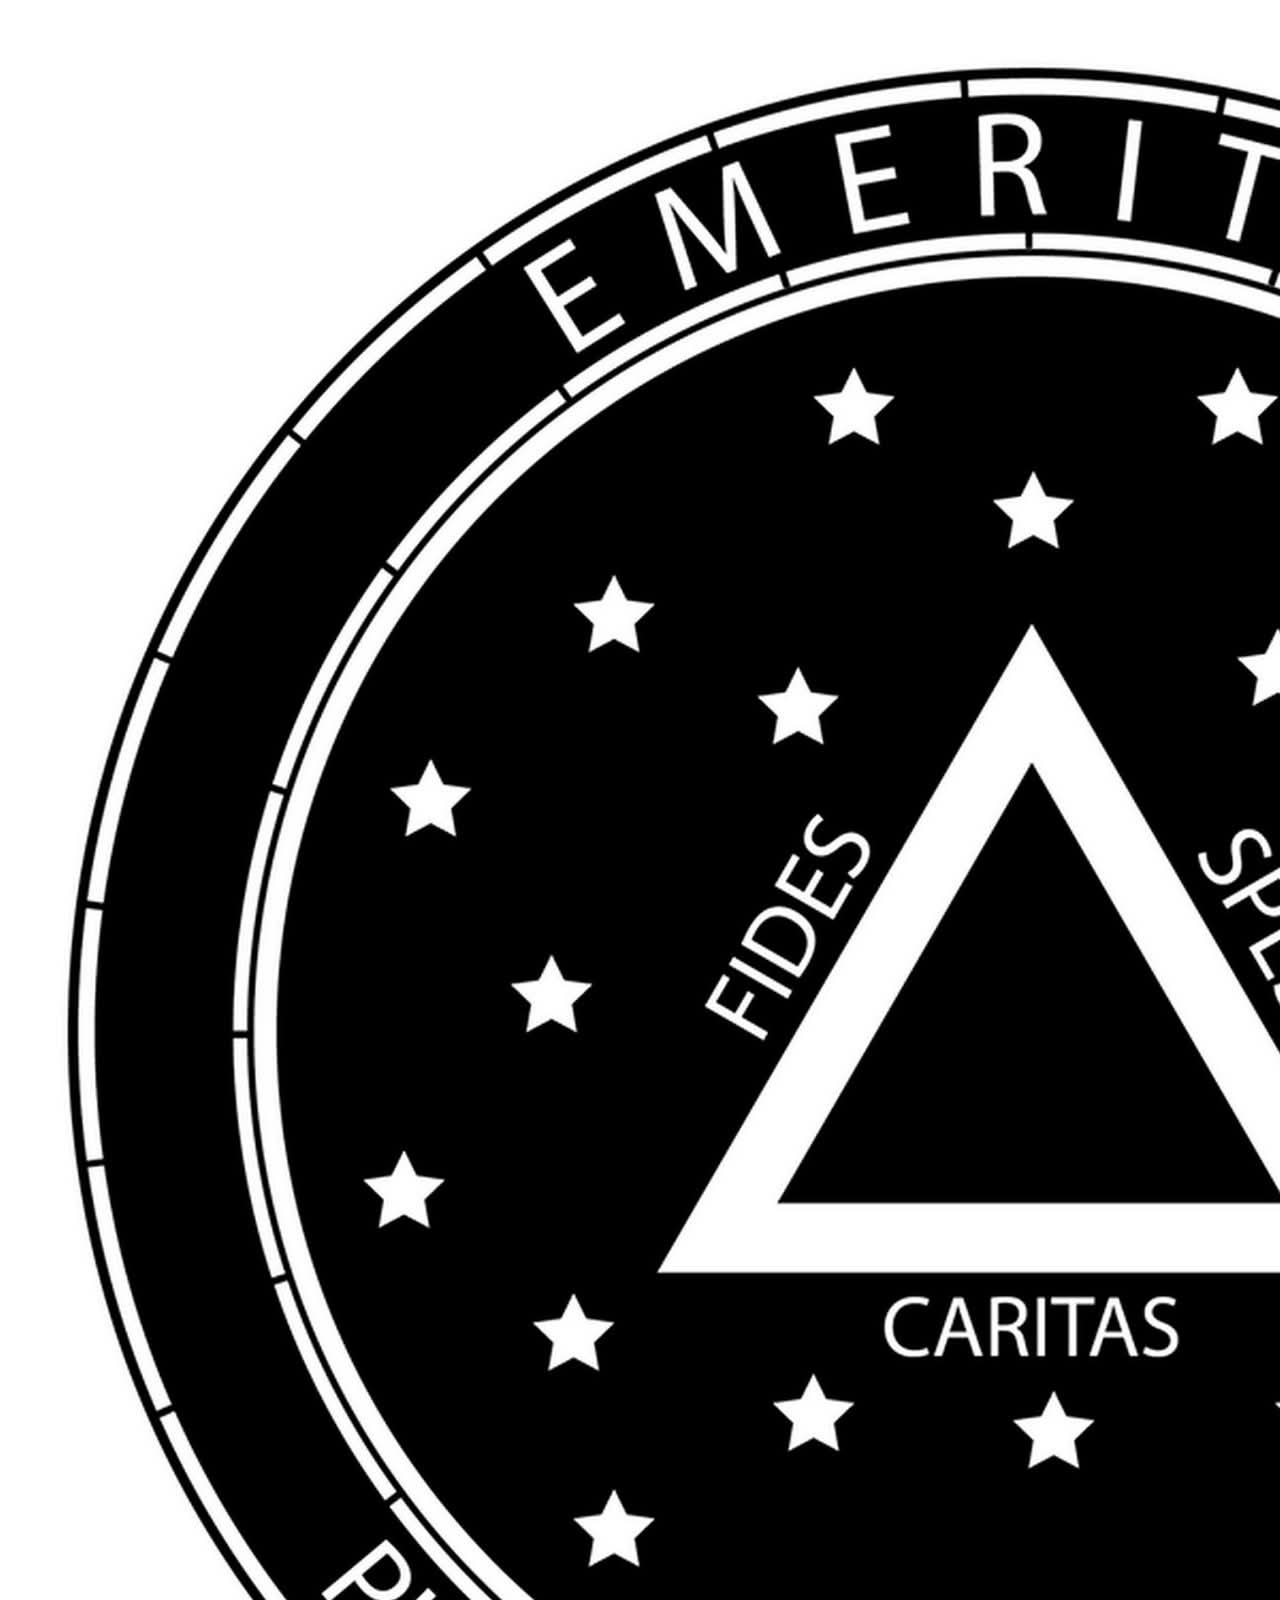
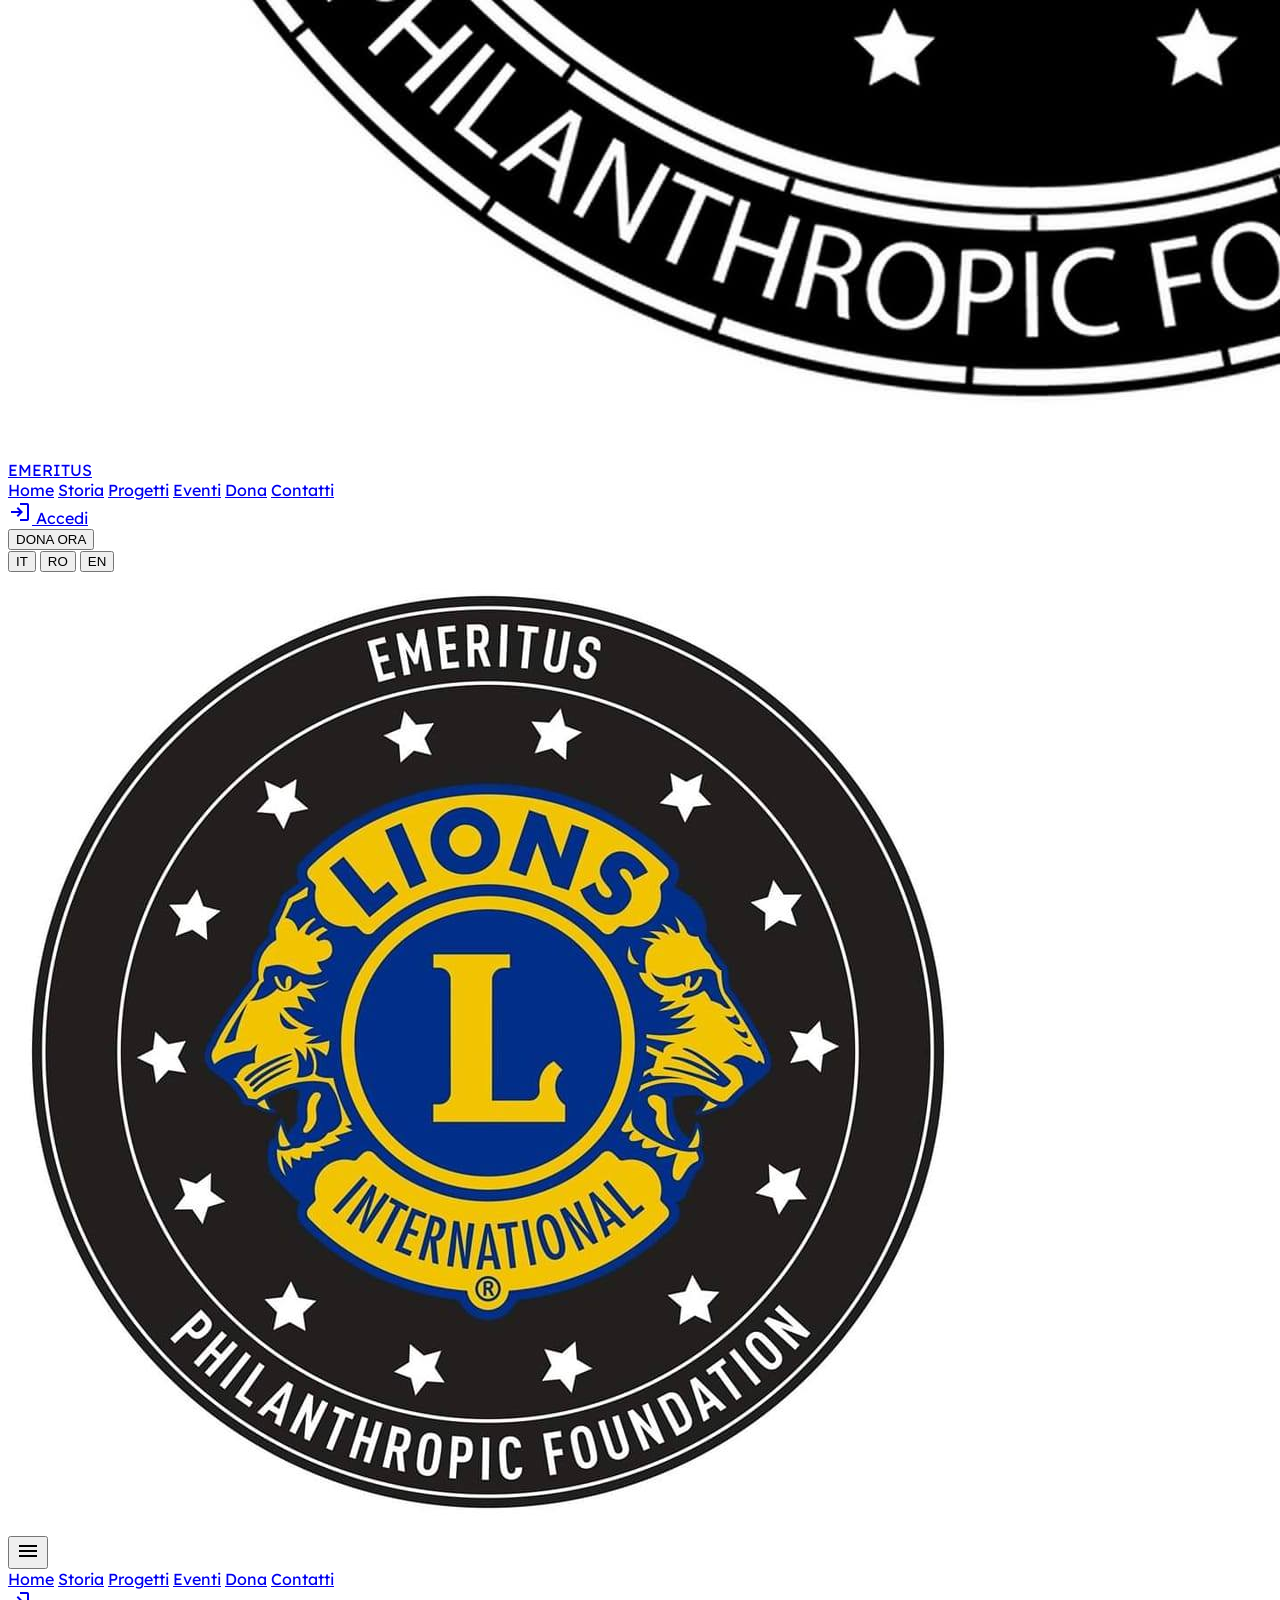
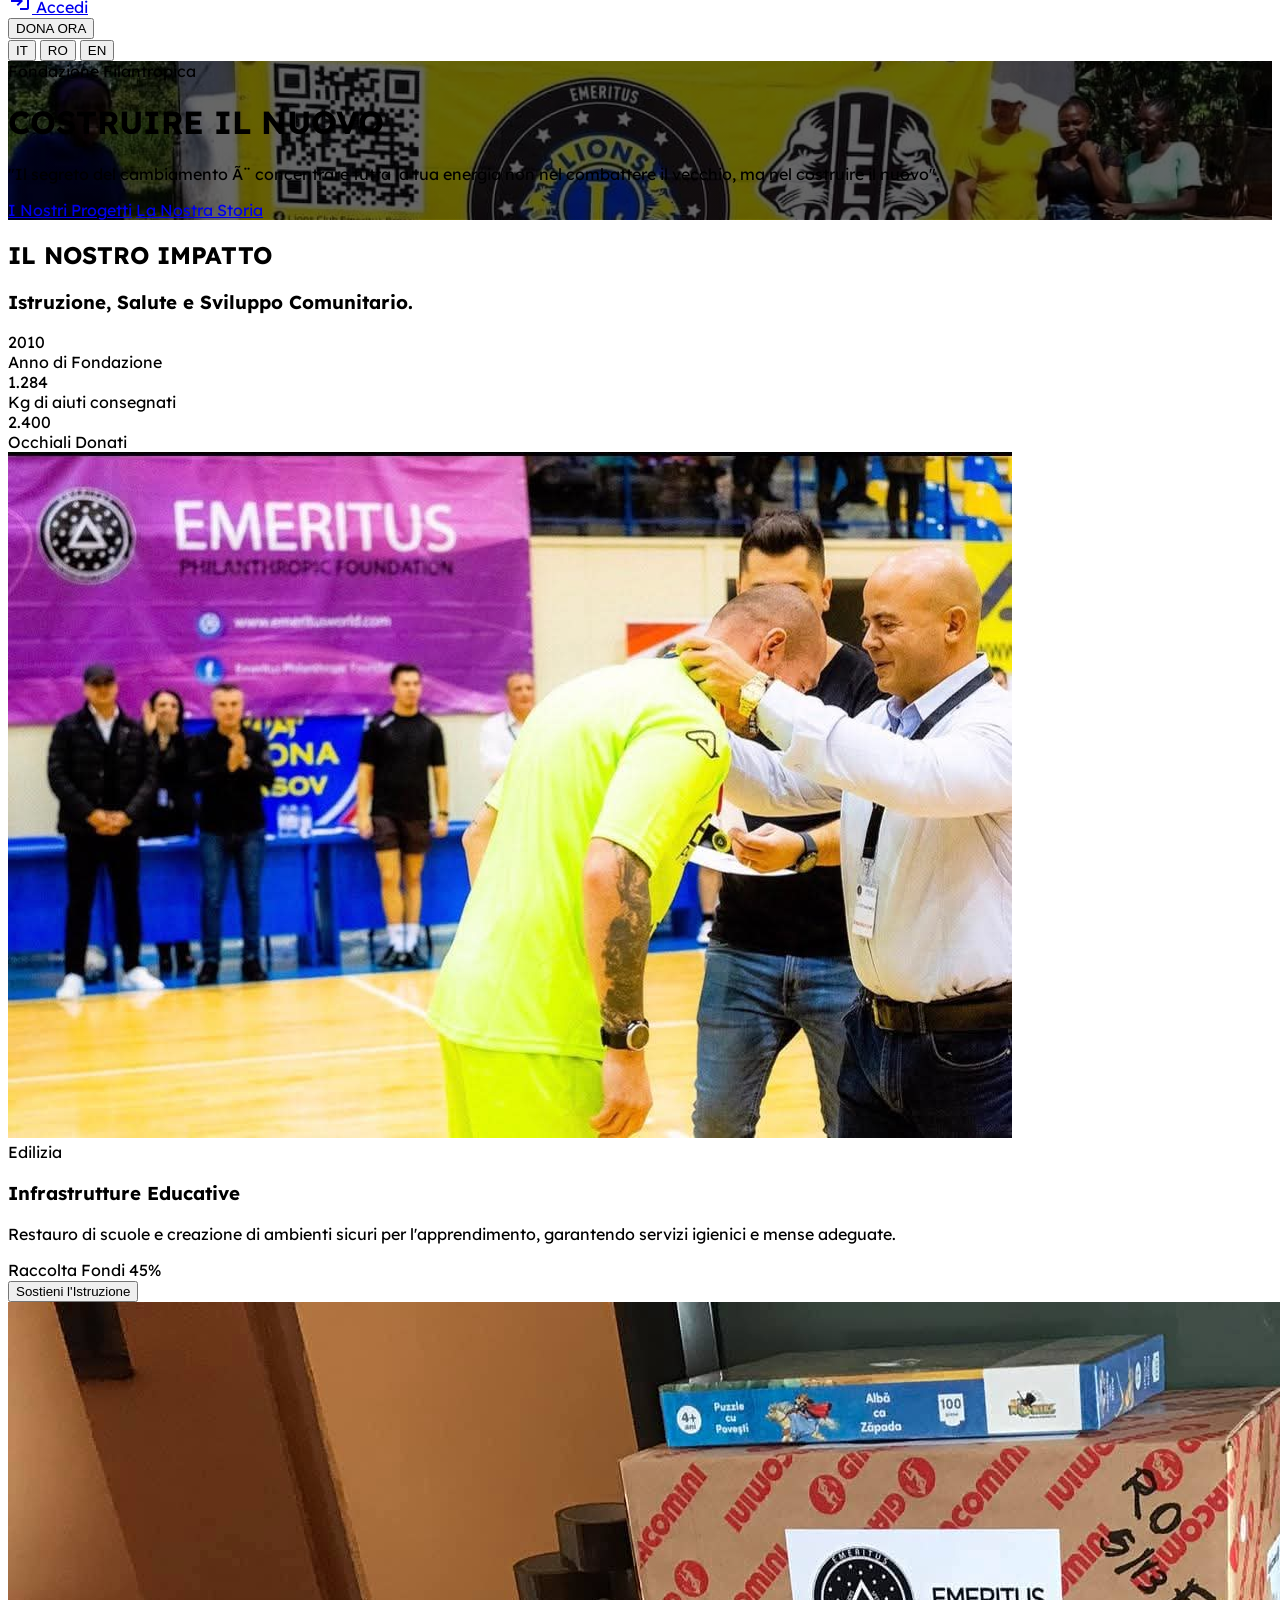
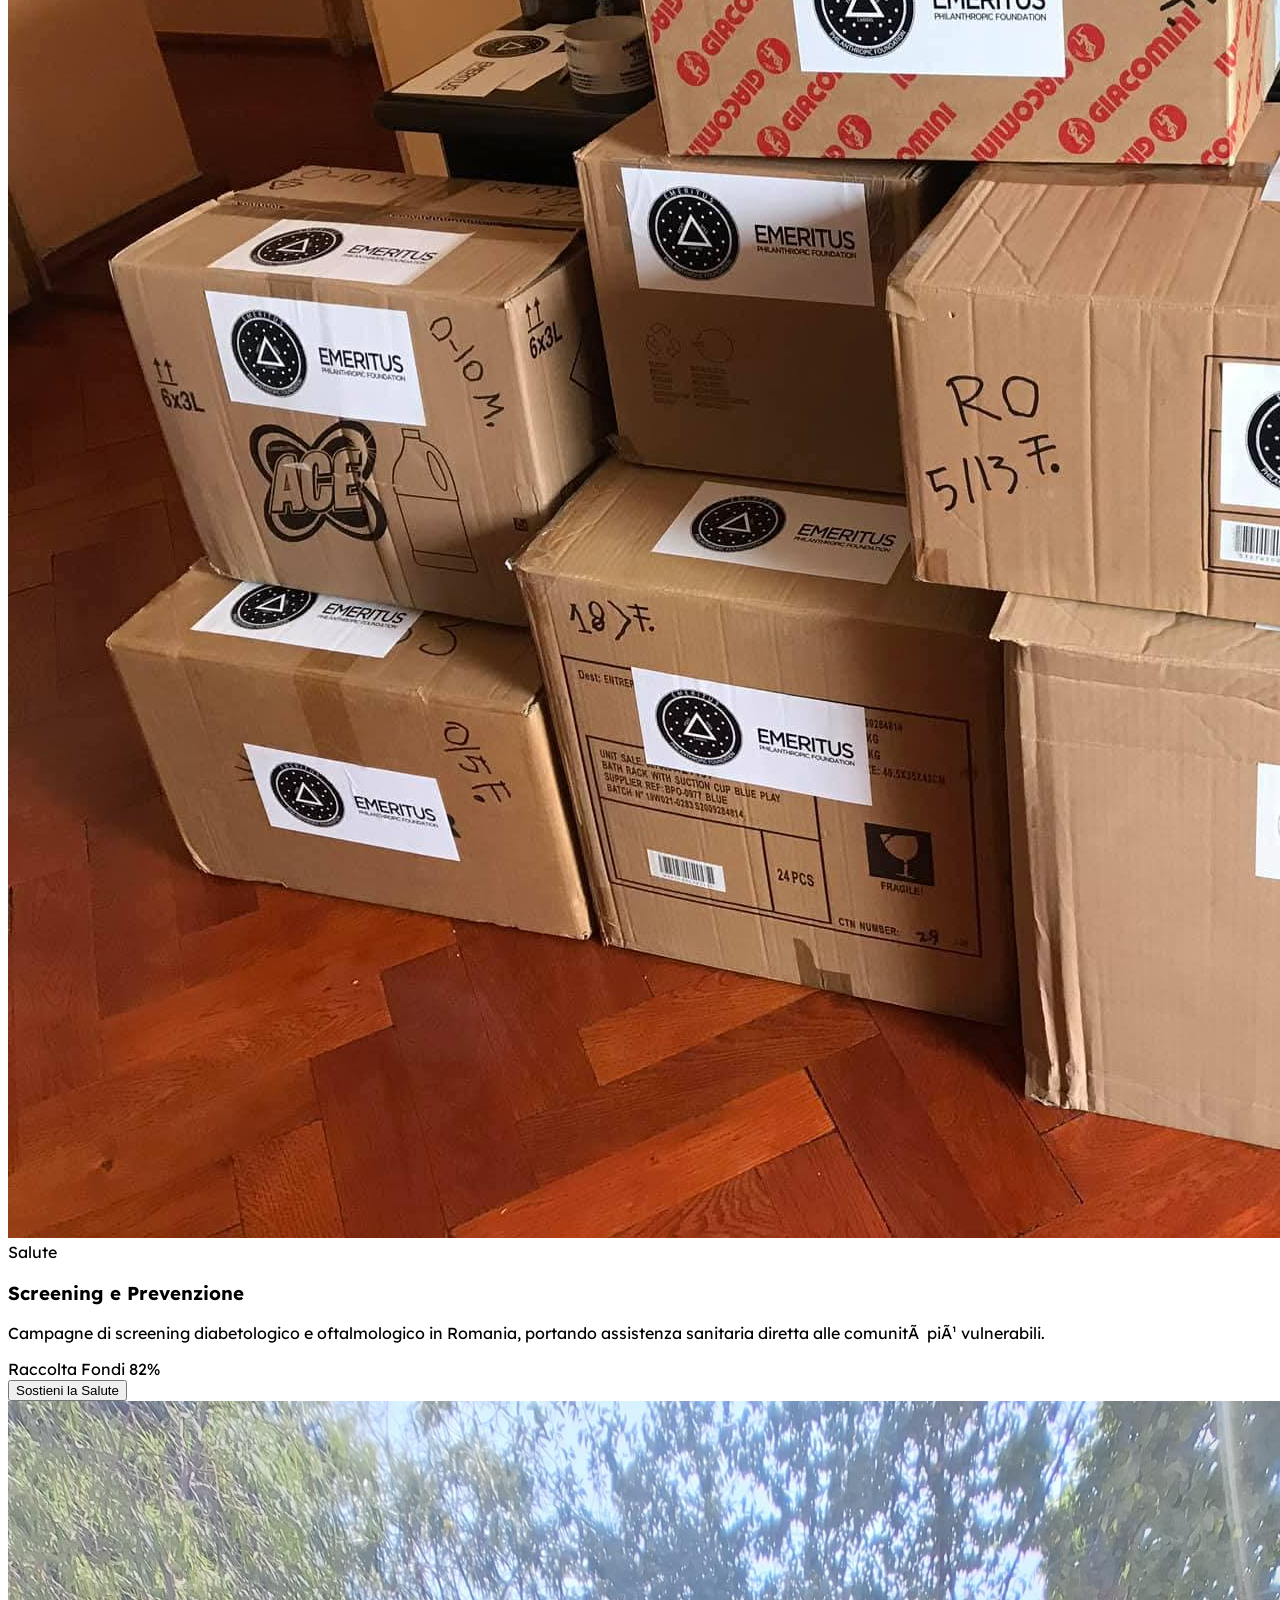
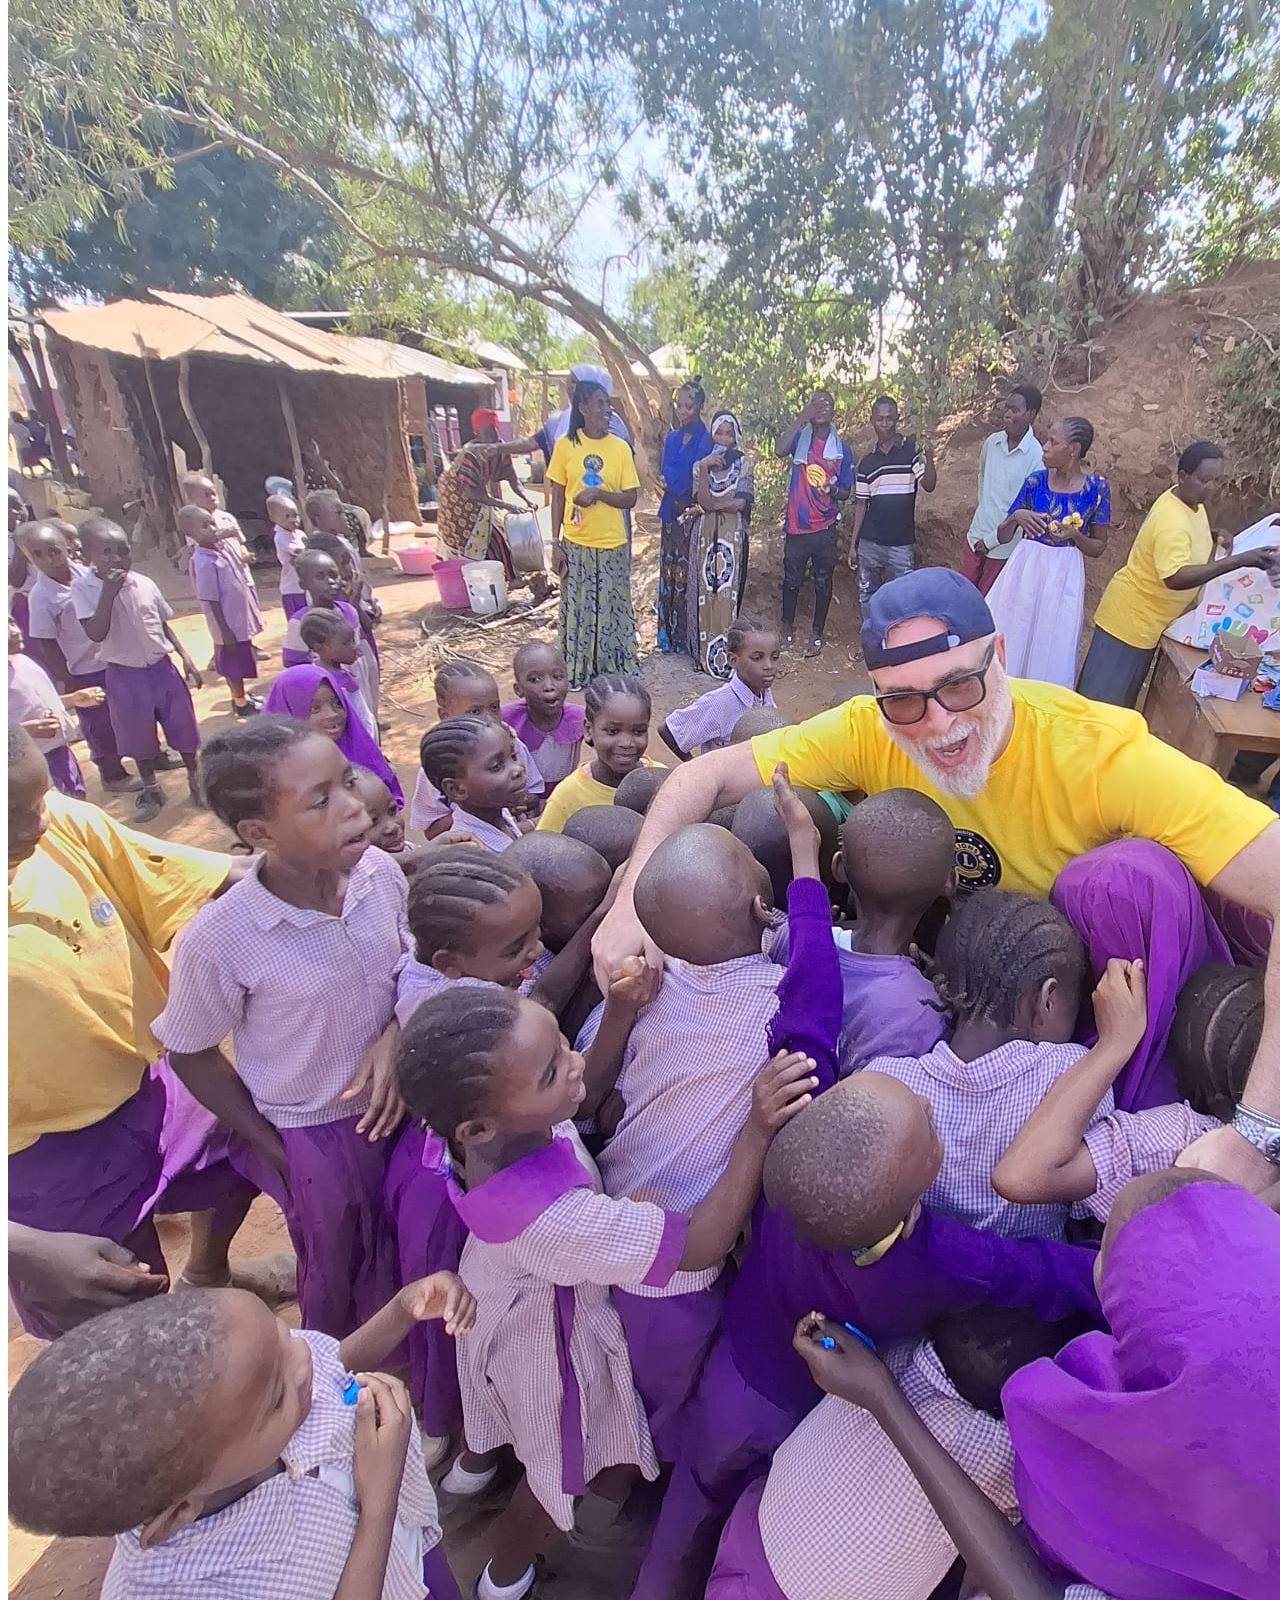
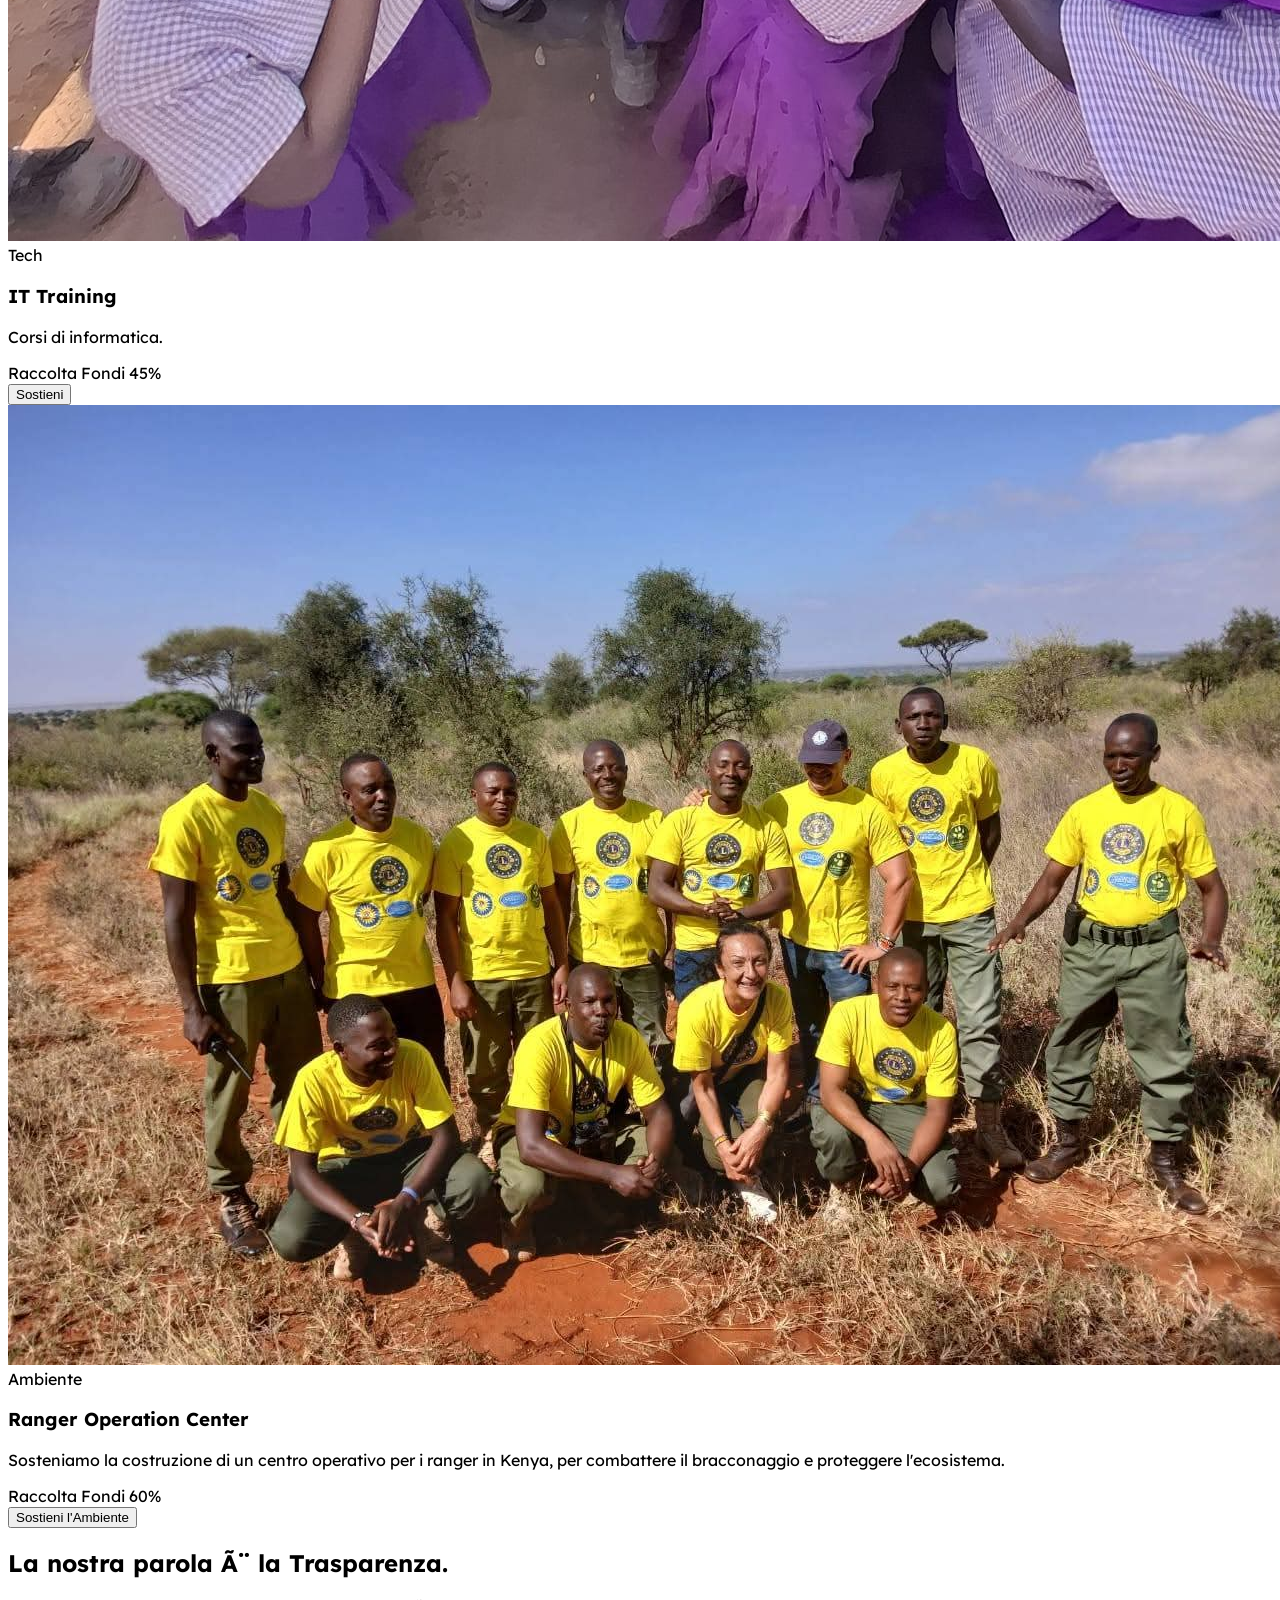
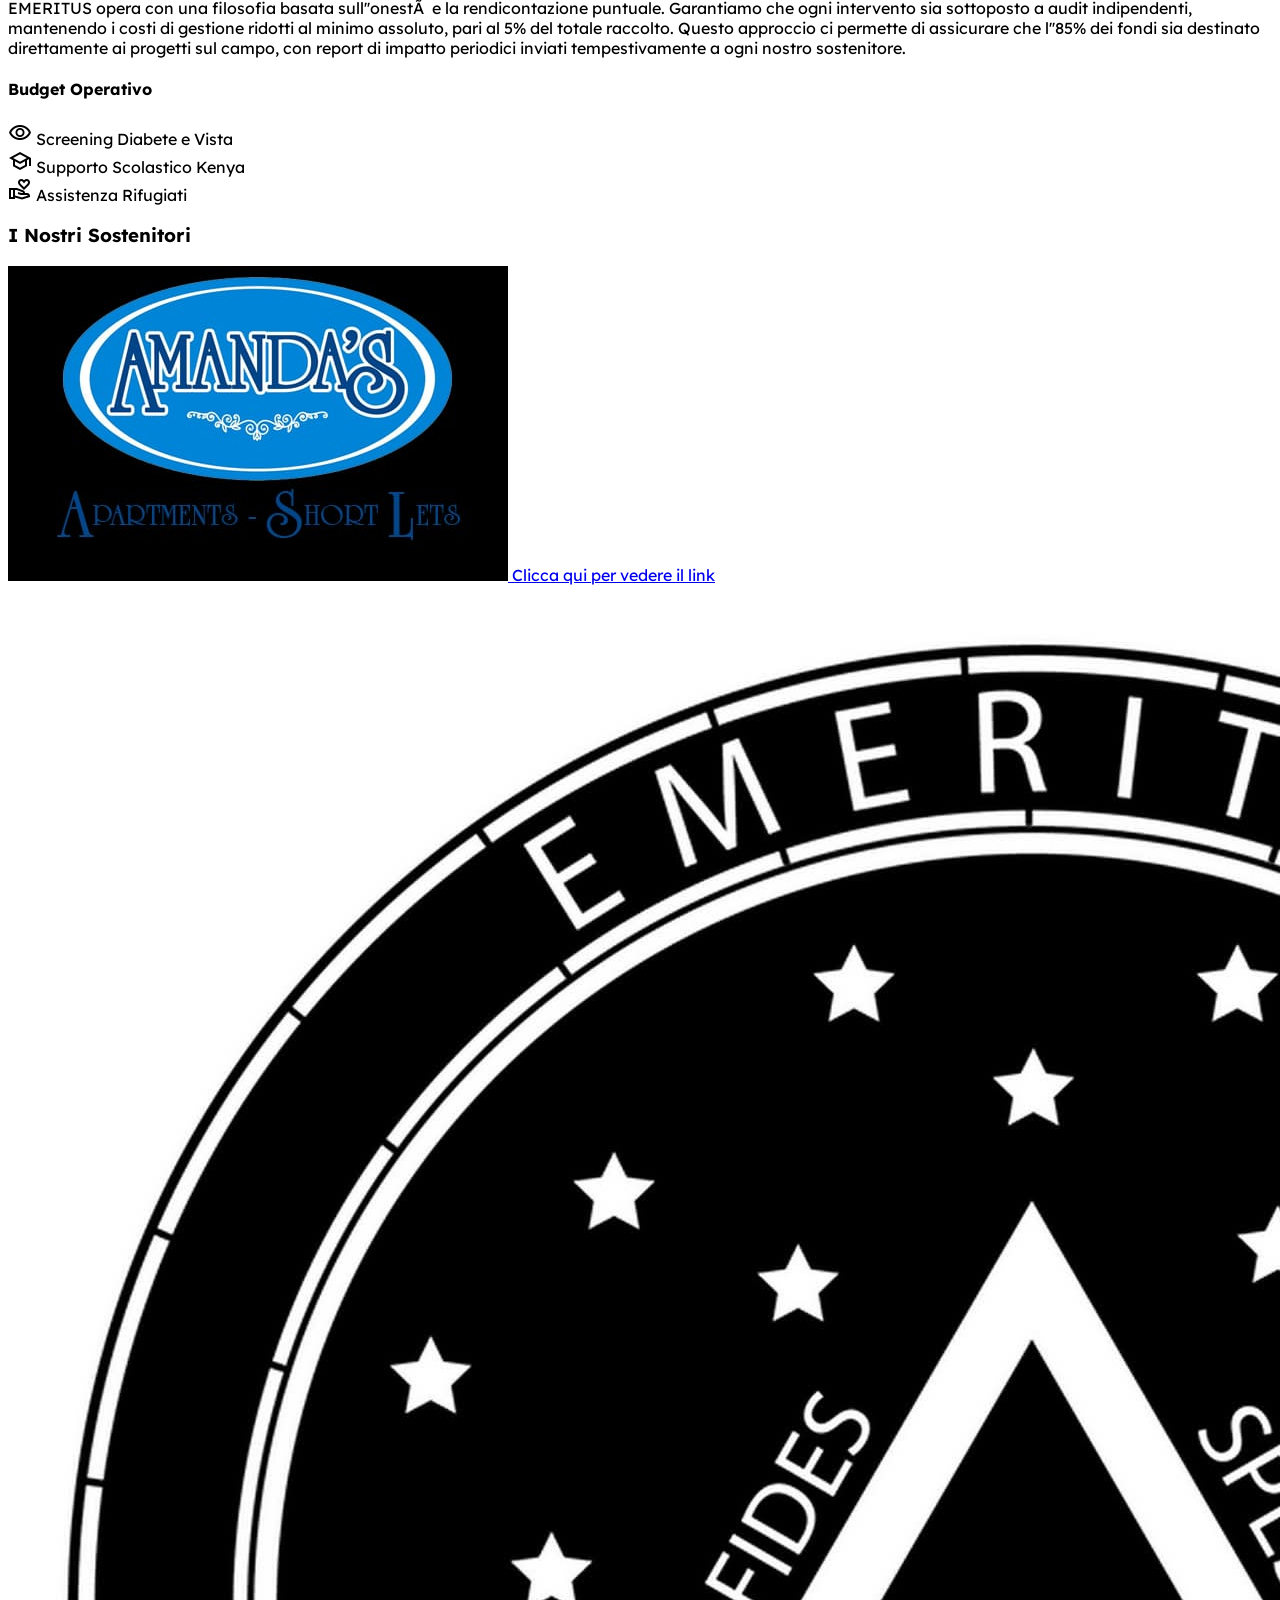
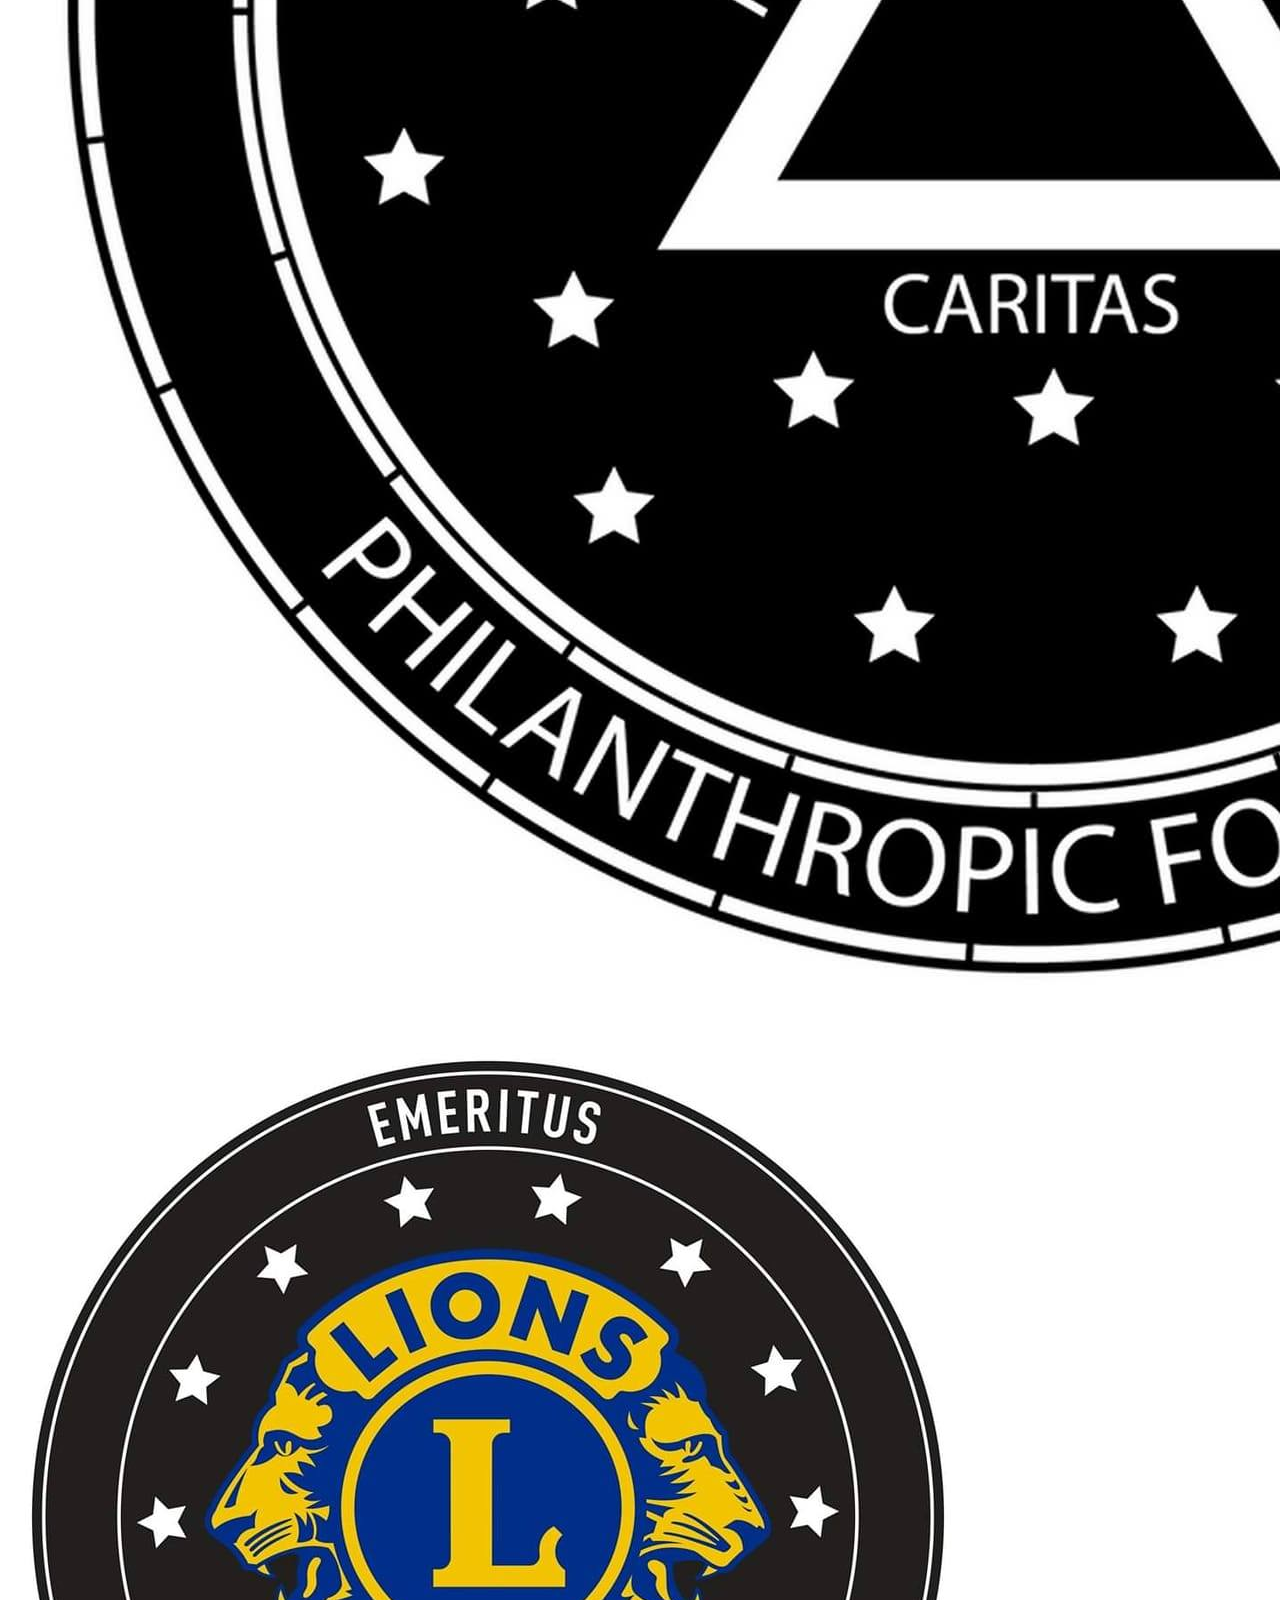
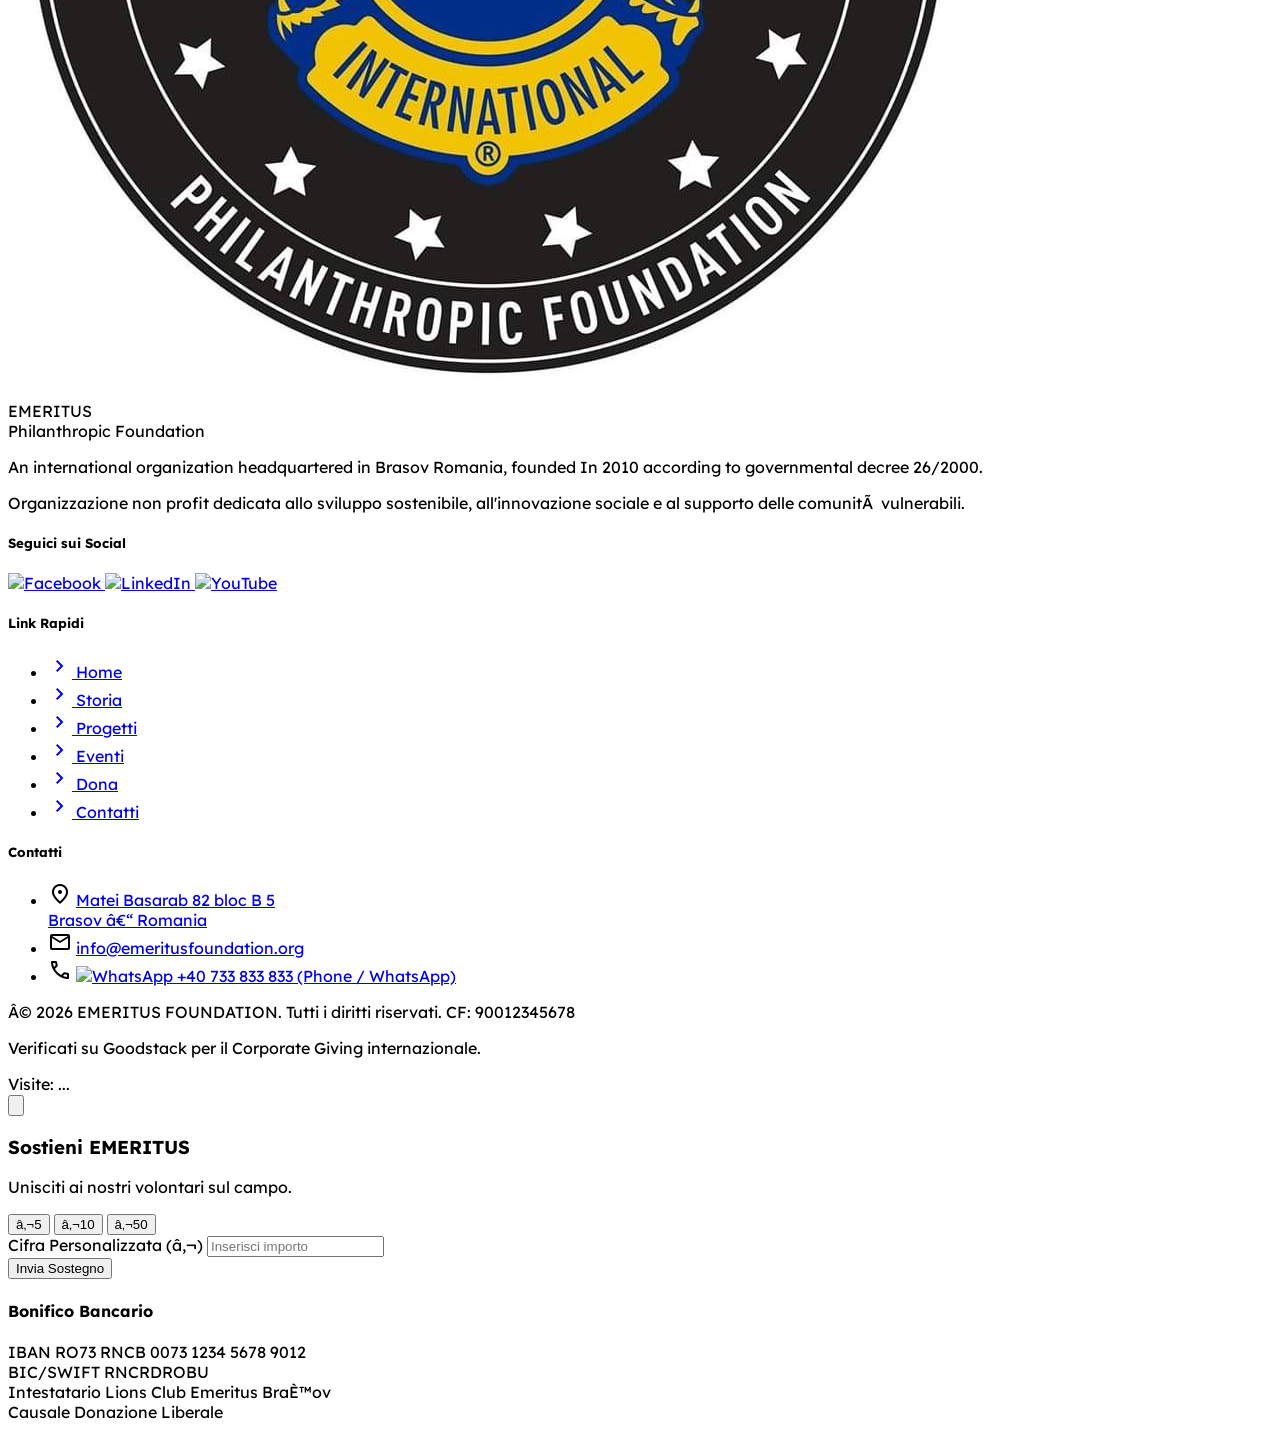
==== index.html @ 4b115cd7 "immagini di sfondo" ====
﻿<!DOCTYPE html>
<html lang="it">

<head>
    <meta charset="UTF-8">
    <meta name="viewport" content="width=device-width, initial-scale=1.0">
    <title>EMERITUS | Fondazione Filantropica in Romania</title>
    <meta name="description"
        content="La Fondazione Filantropica Lions Club Emeritus opera da BraÈ™ov per il sviluppo sostenibile e l'innovazione sociale. Scopri i nostri progetti per rifugiati, giovani e anziani.">
    <meta property="og:title" content="EMERITUS | Costruiamo il Nuovo">
    <meta property="og:description"
        content="Uniamo volontariato e management internazionale per supportare le comunitÃ  vulnerabili.">
    <meta property="og:image"
        content="https://images.unsplash.com/photo-1488521787991-ed7bbaae773c?ixlib=rb-4.0.3&auto=format&fit=crop&w=1200&q=80">
    <meta property="og:type" content="website">
    <meta property="og:type" content="website">
    <link rel="stylesheet" href="https://fonts.googleapis.com/css2?family=Lexend:wght@100..900&display=swap">
    <link rel="stylesheet"
        href="https://fonts.googleapis.com/css2?family=Material+Symbols+Outlined:opsz,wght,FILL,GRAD@24,400,0,0" />
    <script src="https://cdn.tailwindcss.com?plugins=forms,container-queries"></script>
    <script id="tailwind-config">
        tailwind.config = {
            darkMode: "class",
            theme: {
                extend: {
                    colors: {
                        "primary": "#facc15",
                        "emeritus-yellow": "#facc15",
                        "emeritus-purple": "#6366f1"
                    }
                }
            }
        }
    </script>
    <style>
        body {
            font-family: 'Lexend', sans-serif;
        }

        .hero-gradient {
            background: linear-gradient(rgba(0, 0, 0, 0.6), rgba(0, 0, 0, 0.6)), url('assets/images/29.jpeg');
            background-size: cover;
            background-position: center;
        }
    </style>
    <script src="js/translations.js" defer></script>
    <script src="js/script.js" type="module"></script>
    <script src="js/auth.js" type="module"></script>
    <script type="text/javascript" src="https://cdn.jsdelivr.net/npm/@emailjs/browser@4/dist/email.min.js"></script>
</head>

<body class="bg-gray-50 text-gray-900">

    <!-- Navigazione -->
    <nav class="fixed w-full z-50 bg-white/95 backdrop-blur-md shadow-sm border-b-4 border-emeritus-yellow">
        <div class="max-w-7xl mx-auto px-4 sm:px-6 lg:px-8">
            <div class="flex h-20 items-center justify-between">
                <a href="index.html" class="flex items-center gap-3">
                    <div class="h-14 w-14 flex items-center justify-center bg-white rounded-lg overflow-hidden border border-gray-100">
                        <img src="assets/images/emeritus logo.jpeg" alt="Logo Emeritus" class="h-full w-full object-contain">
                    </div>
                    <span class="text-xl font-bold tracking-tight text-slate-900 dark:text-white uppercase leading-none">EMERITUS</span>
                </a>
                <nav class="hidden md:flex items-center gap-10">
                    <a class="text-sm font-medium text-primary border-b-2 border-primary" href="index.html">Home</a>
                    <a class="text-sm font-medium hover:text-primary transition-colors" href="storia.html"
                        data-i18n="nav_history">Storia</a>
                    <a class="text-sm font-medium hover:text-primary transition-colors" href="progetti.html"
                        data-i18n="nav_projects">Progetti</a>
                    
                    <a class="text-sm font-medium hover:text-primary transition-colors" href="eventi.html"
                        data-i18n="nav_events">Eventi</a>
                    <a class="text-sm font-medium hover:text-primary transition-colors" href="donazioni.html"
                        data-i18n="nav_donate">Dona</a>
                    <a class="text-sm font-medium hover:text-primary transition-colors" href="contatti.html"
                        data-i18n="nav_contact">Contatti</a>
                </nav>
                <div class="flex items-center gap-6">
                    
                    <div id="authNavBtn" class="hidden md:block">
                        <a href="accesso-donatore.html" class="flex items-center gap-2 text-slate-500 hover:text-blue-600 transition font-bold text-sm bg-slate-100 hover:bg-slate-200 px-3 py-2 rounded-lg">
                            <span class="material-symbols-outlined text-sm">login</span> Accedi
                        </a>
                    </div>
                    <button onclick="openDonateModal()"
                        class="hidden md:block bg-emeritus-yellow hover-yellow text-blue-900 px-6 py-2.5 rounded-full font-black shadow-lg transition-all transform hover:scale-105"
                        data-i18n="nav_donate_btn">
                        DONA ORA
                    </button>
                    <div
                        class="hidden md:flex space-x-4 border-l pl-4 border-gray-300 text-xs font-bold uppercase tracking-widest">
                        <button onclick="changeLanguage('it')"
                            class="lang-btn hover:text-blue-900 transition">IT</button>
                        <button onclick="changeLanguage('ro')"
                            class="lang-btn text-gray-400 hover:text-blue-900 transition">RO</button>
                        <button onclick="changeLanguage('en')"
                            class="lang-btn text-gray-400 hover:text-blue-900 transition">EN</button>
                    </div>
                    <!-- Lions Logo -->
                    <div class="h-14 w-14 ml-4 hidden md:flex items-center justify-center bg-white rounded-lg overflow-hidden border border-gray-100">
                        <img src="assets/images/logo lions.jpg" alt="Lions International Logo" class="h-full w-full object-contain">
                    </div>
                    <!-- Hamburger Menu Button -->
                    <button id="mobileMenuBtn" class="md:hidden p-2 text-slate-600 focus:outline-none focus:ring-2 focus:ring-primary rounded-lg transition-colors ml-4">
                        <span class="material-symbols-outlined text-3xl">menu</span>
                    </button>
                </div>
            </div>
        </div>
                <!-- Mobile Dropdown Menu -->
        <div id="mobileMenu" class="hidden md:hidden absolute top-full left-0 w-full bg-white border-b-4 border-emeritus-yellow shadow-2xl flex-col divide-y divide-slate-100 transition-all z-40 overflow-hidden">
            <a href="index.html" class="px-6 py-4 text-base font-bold hover:text-primary transition-colors hover:bg-slate-50">Home</a>
            <a href="storia.html" class="px-6 py-4 text-base font-bold hover:text-primary transition-colors hover:bg-slate-50" data-i18n="nav_history">Storia</a>
            <a href="progetti.html" class="px-6 py-4 text-base font-bold hover:text-primary transition-colors hover:bg-slate-50" data-i18n="nav_projects">Progetti</a>
            <a href="eventi.html" class="px-6 py-4 text-base font-bold hover:text-primary transition-colors hover:bg-slate-50" data-i18n="nav_events">Eventi</a>
            <a href="donazioni.html" class="px-6 py-4 text-base font-bold hover:text-primary transition-colors hover:bg-slate-50" data-i18n="nav_donate">Dona</a>
            <a href="contatti.html" class="px-6 py-4 text-base font-bold hover:text-primary transition-colors hover:bg-slate-50" data-i18n="nav_contact">Contatti</a>
            
            <div class="px-6 py-8 bg-slate-50 space-y-4">
                <div id="authMobileBtn">
                    <a href="accesso-donatore.html" class="flex items-center justify-center gap-2 w-full py-3 bg-slate-200 text-slate-700 rounded-xl font-bold text-sm">
                        <span class="material-symbols-outlined text-sm">login</span> <span data-i18n="auth_login_btn">Accedi</span>
                    </a>
                </div>
                <button onclick="openDonateModal()" class="w-full py-4 bg-emeritus-yellow text-blue-900 rounded-xl font-black shadow-lg transform active:scale-95 transition-transform" data-i18n="nav_donate_btn">
                    DONA ORA
                </button>
                <div class="flex items-center justify-center gap-10 pt-4 border-t border-slate-200">
                    <button onclick="changeLanguage('it')" class="lang-btn text-sm font-black hover:text-blue-900 transition-colors">IT</button>
                    <button onclick="changeLanguage('ro')" class="lang-btn text-sm font-black text-gray-400 hover:text-blue-900 transition-colors">RO</button>
                    <button onclick="changeLanguage('en')" class="lang-btn text-sm font-black text-gray-400 hover:text-blue-900 transition-colors">EN</button>
                </div>
            </div>
        </div>
    </nav>

    <!-- Hero Section con l'immagine di sfondo -->
    <header class="hero-gradient h-[95vh] flex items-center justify-center text-center text-white px-4 relative">
        <div class="max-w-4xl z-10">
            <div class="inline-block bg-emeritus-purple text-white px-6 py-2 rounded-full text-sm font-bold uppercase mb-8 tracking-widest shadow-xl"
                data-i18n="hero_badge">
                Fondazione Filantropica
            </div>
            <h1 class="text-5xl md:text-7xl font-extrabold text-emeritus-yellow leading-tight mb-6"
                data-i18n="hero_title_1">
                COSTRUIRE IL NUOVO
            </h1>
            <p class="text-lg md:text-xl text-emeritus-yellow mb-10 leading-relaxed font-light opacity-90"
                data-i18n="hero_desc">
                "Il segreto del cambiamento Ã¨ concentrare tutta la tua energia non nel combattere il vecchio, ma nel
                costruire il nuovo".
            </p>
            <div class="mt-10 flex flex-col md:flex-row gap-4 justify-center">
                <a href="progetti.html"
                    class="bg-emeritus-yellow text-blue-900 px-8 py-4 rounded-full font-black text-lg hover:bg-yellow-400 transition shadow-lg shadow-yellow-900/20"
                    data-i18n="hero_btn_projects">I Nostri Progetti</a>
                <a href="#storia"
                    class="bg-white/10 backdrop-blur-md border-2 border-white/30 text-white px-8 py-4 rounded-full font-bold text-lg hover:bg-white/20 transition"
                    data-i18n="hero_btn_history">La Nostra Storia</a>
            </div>
        </div>
        <!-- Elemento decorativo inferiore -->
        <div class="absolute bottom-0 left-0 w-full h-24 bg-gradient-to-t from-gray-50 to-transparent"></div>
    </header>

    <!-- Sezione Statistiche Narrativa -->
    <section id="storia" class="py-24 bg-gray-50">
        <div class="max-w-5xl mx-auto px-4 text-center">
            <h2 class="text-sm font-bold text-primary uppercase tracking-[0.2em] mb-4" data-i18n="impact_title">IL
                NOSTRO IMPATTO</h2>
            <h3 class="text-4xl md:text-5xl font-extrabold text-slate-900 dark:text-white leading-tight mb-8"
                data-i18n="impact_text_short">
                Istruzione, Salute e Sviluppo Comunitario.
            </h3>
        </div>
    </section>

    <!-- Progetti Attivi -->
    <section id="progetti" class="py-24 bg-white">
        <div class="max-w-7xl mx-auto px-4">
            <div class="flex flex-col md:flex-row justify-between items-end mb-16 gap-8">
                <div class="text-center">
                    <div class="text-4xl md:text-5xl font-black text-blue-900 mb-2" data-i18n="stat_1_num">2010</div>
                    <div class="text-xs uppercase font-bold tracking-widest text-gray-500" data-i18n="stat_1_desc">Anno
                        di Fondazione</div>
                </div>
                <div class="w-px h-16 bg-gray-200 hidden md:block"></div>
                <div class="text-center">
                    <div class="text-4xl md:text-5xl font-black text-blue-900 mb-2" data-i18n="stat_2_num">1.284</div>
                    <div class="text-xs uppercase font-bold tracking-widest text-gray-500" data-i18n="stat_2_desc">Kg di
                        aiuti consegnati</div>
                </div>
                <div class="w-px h-16 bg-gray-200 hidden md:block"></div>
                <div class="text-center">
                    <div class="text-4xl md:text-5xl font-black text-blue-900 mb-2" data-i18n="stat_3_num">2.400</div>
                    <div class="text-xs uppercase font-bold tracking-widest text-gray-500" data-i18n="stat_3_desc">
                        Occhiali Donati</div>
                </div>
            </div>

            <div class="grid md:grid-cols-2 lg:grid-cols-4 gap-6 lg:gap-8">
                <!-- Progetto Scuole (Colore Viola Uniformi) -->
                <div
                    class="group bg-white rounded-[2.5rem] overflow-hidden shadow-xl border border-gray-100 flex flex-col h-full">
                    <div class="relative h-72 overflow-hidden">
                        <img src="assets/images/05.jpeg"
                            class="w-full h-full object-cover object-[center_20%] transition-transform duration-700 group-hover:scale-110"
                            alt="Scuola">
                        <div class="absolute inset-0 bg-emeritus-purple/10"></div>
                        <div class="absolute bottom-6 left-6 bg-white px-4 py-1 rounded-full text-xs font-black text-emeritus-purple uppercase tracking-widest shadow-lg"
                            data-i18n="proj_school_tag">
                            Edilizia</div>
                    </div>
                    <div class="p-10 flex flex-col flex-grow">
                        <h3 class="text-2xl font-black mb-4 text-blue-900" data-i18n="proj_school_title">Infrastrutture
                            Educative</h3>
                        <p class="text-gray-600 text-sm mb-8 leading-relaxed" data-i18n="proj_school_desc">Restauro di
                            scuole e creazione di ambienti sicuri per l'apprendimento, garantendo servizi igienici e
                            mense adeguate.</p>
                        <div class="mt-auto">
                            <div
                                class="flex justify-between text-xs font-bold mb-3 uppercase tracking-widest text-gray-400">
                                <span data-i18n="fundraising">Raccolta Fondi</span>
                                <span class="text-emeritus-purple">45%</span>
                            </div>
                            <div class="w-full bg-gray-100 h-3 rounded-full mb-8">
                                <div class="bg-emeritus-purple h-3 rounded-full progress-bar" style="width: 45%"></div>
                            </div>
                            <button onclick="openDonateModal()"
                                class="w-full py-4 bg-emeritus-purple text-white rounded-2xl font-black hover:bg-purple-800 transition shadow-lg shadow-purple-100"
                                data-i18n="btn_support_edu">Sostieni
                                l'Istruzione</button>
                        </div>
                    </div>
                </div>



                <!-- Progetto Salute (Colore Giallo) -->
                <div
                    class="group bg-white rounded-[2.5rem] overflow-hidden shadow-xl border border-gray-100 flex flex-col h-full">
                    <div class="relative h-72 overflow-hidden">
                        <img src="assets/images/01.jpeg"
                            class="w-full h-full object-cover transition-transform duration-700 group-hover:scale-110"
                            alt="Salute">
                        <div class="absolute inset-0 bg-yellow-400/10"></div>
                        <div class="absolute bottom-6 left-6 bg-white px-4 py-1 rounded-full text-xs font-black text-yellow-600 uppercase tracking-widest shadow-lg"
                            data-i18n="proj_health_tag">
                            Salute</div>
                    </div>
                    <div class="p-10 flex flex-col flex-grow">
                        <h3 class="text-2xl font-black mb-4 text-blue-900" data-i18n="proj_health_title">Screening e
                            Prevenzione</h3>
                        <p class="text-gray-600 text-sm mb-8 leading-relaxed" data-i18n="proj_health_desc">Campagne di
                            screening diabetologico e oftalmologico in Romania, portando assistenza sanitaria diretta
                            alle comunitÃ  piÃ¹ vulnerabili.</p>
                        <div class="mt-auto">
                            <div
                                class="flex justify-between text-xs font-bold mb-3 uppercase tracking-widest text-gray-400">
                                <span data-i18n="fundraising">Raccolta Fondi</span>
                                <span class="text-yellow-600">82%</span>
                            </div>
                            <div class="w-full bg-gray-100 h-3 rounded-full mb-8">
                                <div class="bg-emeritus-yellow h-3 rounded-full progress-bar" style="width: 82%"></div>
                            </div>
                            <button onclick="openDonateModal()"
                                class="w-full py-4 bg-emeritus-yellow text-blue-900 rounded-2xl font-black hover-yellow transition shadow-lg shadow-yellow-100"
                                data-i18n="btn_support_health">Sostieni la Salute</button>
                        </div>
                    </div>
                </div>

                <!-- Progetto IT (Colore Blu Scuro) -->
                <div
                    class="group bg-white rounded-[2.5rem] overflow-hidden shadow-xl border border-gray-100 flex flex-col h-full">
                    <div class="relative h-72 overflow-hidden">
                        <img src="assets/images/WhatsApp Image 2026-02-05 at 18.36.23.jpeg"
                            class="w-full h-full object-cover transition-transform duration-700 group-hover:scale-110"
                            alt="IT Training">
                        <div class="absolute inset-0 bg-blue-900/10"></div>
                        <div class="absolute bottom-6 left-6 bg-white px-4 py-1 rounded-full text-xs font-black text-blue-900 uppercase tracking-widest shadow-lg"
                            data-i18n="proj_it_tag">
                            Tech</div>
                    </div>
                    <div class="p-10 flex flex-col flex-grow">
                        <h3 class="text-2xl font-black mb-4 text-blue-900" data-i18n="proj_it_title">IT Training</h3>
                        <p class="text-gray-600 text-sm mb-8 leading-relaxed" data-i18n="proj_it_desc">Corsi di
                            informatica.</p>
                        <div class="mt-auto">
                            <div
                                class="flex justify-between text-xs font-bold mb-3 uppercase tracking-widest text-gray-400">
                                <span data-i18n="fundraising">Raccolta Fondi</span>
                                <span class="text-blue-900">45%</span>
                            </div>
                            <div class="w-full bg-gray-100 h-3 rounded-full mb-8">
                                <div class="bg-blue-900 h-3 rounded-full progress-bar" style="width: 45%"></div>
                            </div>
                            <button onclick="openDonateModal()"
                                class="w-full py-4 bg-blue-900 text-white rounded-2xl font-black hover:bg-blue-800 transition shadow-lg shadow-blue-200"
                                data-i18n="btn_support_it">Sostieni</button>
                        </div>
                    </div>
                </div>

                <!-- Progetto Ambiente (Colore Verde) -->
                <div
                    class="group bg-white rounded-[2.5rem] overflow-hidden shadow-xl border border-gray-100 flex flex-col h-full">
                    <div class="relative h-72 overflow-hidden">
                        <img src="assets/images/31.jpeg"
                            class="w-full h-full object-cover transition-transform duration-700 group-hover:scale-110"
                            alt="Rangers">
                        <div class="absolute inset-0 bg-green-900/10"></div>
                        <div class="absolute bottom-6 left-6 bg-white px-4 py-1 rounded-full text-xs font-black text-green-700 uppercase tracking-widest shadow-lg"
                            data-i18n="proj_rangers_tag">
                            Ambiente</div>
                    </div>
                    <div class="p-8 lg:p-10 flex flex-col flex-grow">
                        <h3 class="text-2xl font-black mb-4 text-blue-900" data-i18n="proj_rangers_title" data-i18n="ev_1_title">Ranger Operation Center</h3>
                        <p class="text-gray-600 text-sm mb-8 leading-relaxed" data-i18n="proj_rangers_desc">Sosteniamo la costruzione di un centro operativo per i ranger in Kenya, per combattere il bracconaggio e proteggere l'ecosistema.</p>
                        <div class="mt-auto">
                            <div
                                class="flex justify-between text-xs font-bold mb-3 uppercase tracking-widest text-gray-400">
                                <span data-i18n="fundraising">Raccolta Fondi</span>
                                <span class="text-green-700">60%</span>
                            </div>
                            <div class="w-full bg-gray-100 h-3 rounded-full mb-8">
                                <div class="bg-green-700 h-3 rounded-full progress-bar" style="width: 60%"></div>
                            </div>
                            <button onclick="openDonateModal()"
                                class="w-full py-4 bg-green-700 text-white rounded-2xl font-black hover:bg-green-800 transition shadow-lg shadow-green-200"
                                data-i18n="btn_support_rangers">Sostieni l'Ambiente</button>
                        </div>
                    </div>
                </div>
            </div>
        </div>
    </section>

        <!-- Trasparenza Narrativa -->
    <section id="trasparenza" class="py-24 bg-blue-900 text-white">
        <div class="max-w-7xl mx-auto px-4 grid md:grid-cols-2 gap-20 items-center">
            <div>
                <h2 class="text-4xl font-black mb-8 uppercase tracking-tighter" data-i18n="transp_title">La nostra parola Ã¨ la Trasparenza.</h2>
                <p class="text-blue-100 text-lg leading-relaxed mb-6" data-i18n="transp_text">
                    EMERITUS opera con una filosofia basata sull''onestÃ  e la rendicontazione puntuale. Garantiamo che
                    ogni intervento sia sottoposto a audit indipendenti, mantenendo i
                    costi di gestione ridotti al minimo assoluto, pari al 5% del totale raccolto. Questo approccio ci
                    permette di assicurare che l''85% dei fondi sia destinato direttamente ai progetti sul campo, con
                    report di impatto periodici inviati tempestivamente a ogni nostro sostenitore.
                </p>
            </div>
            <div class="relative">
                <div class="absolute -inset-4 bg-emeritus-yellow/10 rounded-[3rem] blur-2xl"></div>
                <div class="relative bg-white/5 p-12 rounded-[3rem] backdrop-blur-md border border-white/10 hover:bg-white/10 transition-all">
                    <h4 class="text-xl font-black mb-10 text-emeritus-yellow uppercase tracking-widest" data-i18n="budget_title">Budget Operativo</h4>
                    <div class="space-y-6">
                        <div class="flex items-center gap-4 text-white text-lg font-medium border-b border-white/10 pb-4">
                            <span class="material-symbols-outlined text-emeritus-yellow">visibility</span>
                            <span data-i18n="budget_health">Screening Diabete e Vista</span>
                        </div>
                        <div class="flex items-center gap-4 text-white text-lg font-medium border-b border-white/10 pb-4">
                            <span class="material-symbols-outlined text-emeritus-yellow">school</span>
                            <span data-i18n="budget_edu">Supporto Scolastico Kenya</span>
                        </div>
                        <div class="flex items-center gap-4 text-white text-lg font-medium">
                            <span class="material-symbols-outlined text-emeritus-yellow">volunteer_activism</span>
                            <span data-i18n="budget_aid">Assistenza Rifugiati</span>
                        </div>
                    </div>
                </div>
            </div>
        </div>
    </section>
    <!-- Sezione Sponsor -->
    <section class="py-16 bg-gray-50 border-t border-gray-200">
        <div class="max-w-7xl mx-auto px-6 lg:px-8 text-center">
            <h3 class="text-sm font-black uppercase tracking-widest text-slate-400 mb-8" data-i18n="sponsor_title">I Nostri Sostenitori</h3>
            <div class="flex justify-center items-center">
                <a href="https://share.google/Qg2mzXsGg3l4BG9zc" target="_blank" class="group flex flex-col items-center cursor-pointer">
                    <img src="assets/images/amanda logo.jpeg" alt="Amanda Sponsor" class="h-20 w-auto object-contain mix-blend-multiply opacity-60 filter grayscale group-hover:grayscale-0 group-hover:opacity-100 transition-all duration-500 hover:-translate-y-1">
                    <span class="text-xs mt-3 font-bold text-slate-400 group-hover:text-amber-500 transition-colors uppercase tracking-wider" data-i18n="sponsor_click_link">Clicca qui per vedere il link</span>
                </a>
            </div>
        </div>
    </section>

    <!-- Footer -->
    <footer class="bg-slate-900 text-slate-300 py-16 mt-auto">
        <div class="max-w-7xl mx-auto px-6 lg:px-8">
            <div class="grid grid-cols-1 md:grid-cols-3 gap-12 mb-12">
                <!-- Colonna 1: Istituzionale & Social -->
                <div class="flex flex-col">
                    <div class="flex items-center gap-4 text-white mb-6">
                        <div class="h-14 w-14 flex items-center justify-center bg-white rounded-xl overflow-hidden shadow-sm shrink-0 p-1">
                            <img src="assets/images/emeritus logo.jpeg" alt="Logo Emeritus" class="h-full w-full object-contain">
                        </div>
                        <div class="h-14 w-14 flex items-center justify-center bg-white rounded-xl overflow-hidden shadow-sm shrink-0 p-1">
                            <img src="assets/images/logo lions.jpg" alt="Logo Lions" class="h-full w-full object-contain">
                        </div>
                        <span class="text-base font-bold tracking-tight uppercase leading-tight">EMERITUS<br><span class="text-xs text-primary font-black">Philanthropic Foundation</span></span>
                    </div>
                    <p class="text-sm leading-relaxed mb-4 font-medium text-slate-400" data-i18n="footer_org">
                        An international organization headquartered in Brasov Romania, founded In 2010 according to governmental decree 26/2000.
                    </p>
                    <p class="text-sm leading-relaxed mb-8" data-i18n="footer_desc">
                        Organizzazione non profit dedicata allo sviluppo sostenibile, all'innovazione sociale e al supporto delle comunitÃ  vulnerabili.
                    </p>
                    
                    <h5 class="text-emeritus-yellow font-black text-sm uppercase tracking-widest mb-4">Seguici sui Social</h5>
                    <div class="flex gap-4">
                        <a href="https://www.facebook.com/LionsClubEmeritusPhilanthropicFoundation/" target="_blank" class="transition-transform hover:scale-110 active:scale-95" title="Facebook">
                            <img src="https://upload.wikimedia.org/wikipedia/commons/b/b8/2021_Facebook_icon.svg" alt="Facebook" class="w-8 h-8 rounded-full shadow-lg">
                        </a>
                        <a href="https://www.linkedin.com/in/ruggerosbarra?utm_source=share&utm_campaign=share_via&utm_content=profile&utm_medium=android_app" target="_blank" class="transition-transform hover:scale-110 active:scale-95" title="LinkedIn">
                            <img src="https://upload.wikimedia.org/wikipedia/commons/8/81/LinkedIn_icon.svg" alt="LinkedIn" class="w-8 h-8 rounded-md shadow-lg">
                        </a>
                        <a href="https://youtube.com/@emeritusphilanthropicfound?si=__XS0cjeNXjRbNxW" target="_blank" class="transition-transform hover:scale-110 active:scale-95" title="YouTube Emeritus">
                            <img src="https://upload.wikimedia.org/wikipedia/commons/0/09/YouTube_full-color_icon_%282017%29.svg" alt="YouTube" class="w-8 h-8 shadow-lg">
                        </a>
                    </div>
                </div>

                <!-- Colonna 2: Link Rapidi -->
                <div class="md:pl-10">
                    <h5 class="text-white font-bold mb-6 uppercase tracking-widest text-sm">Link Rapidi</h5>
                    <ul class="space-y-4 text-sm font-medium border-l-2 border-slate-800 pl-4">
                        <li><a class="hover:text-primary transition-colors flex items-center gap-2 group" href="index.html"><span class="material-symbols-outlined text-[16px] text-slate-600 group-hover:text-primary transition-colors">chevron_right</span> Home</a></li>
                        <li><a class="hover:text-primary transition-colors flex items-center gap-2 group" href="storia.html" data-i18n="nav_history"><span class="material-symbols-outlined text-[16px] text-slate-600 group-hover:text-primary transition-colors">chevron_right</span> Storia</a></li>
                        <li><a class="hover:text-primary transition-colors flex items-center gap-2 group" href="progetti.html" data-i18n="nav_projects"><span class="material-symbols-outlined text-[16px] text-slate-600 group-hover:text-primary transition-colors">chevron_right</span> Progetti</a></li>
                        <li><a class="hover:text-primary transition-colors flex items-center gap-2 group" href="eventi.html" data-i18n="nav_events"><span class="material-symbols-outlined text-[16px] text-slate-600 group-hover:text-primary transition-colors">chevron_right</span> Eventi</a></li>
                        <li><a class="hover:text-primary transition-colors flex items-center gap-2 group" href="donazioni.html" data-i18n="nav_donate"><span class="material-symbols-outlined text-[16px] text-slate-600 group-hover:text-primary transition-colors">chevron_right</span> Dona</a></li>
                        <li><a class="hover:text-primary transition-colors flex items-center gap-2 group" href="contatti.html" data-i18n="nav_contact"><span class="material-symbols-outlined text-[16px] text-slate-600 group-hover:text-primary transition-colors">chevron_right</span> Contatti</a></li>
                    </ul>
                </div>

                <!-- Colonna 3: Contatti -->
                <div>
                    <h5 class="text-white font-bold mb-6 uppercase tracking-widest text-sm">Contatti</h5>
                    <ul class="space-y-5 text-sm w-full">
                        <li class="flex items-start gap-4">
                            <span class="material-symbols-outlined text-primary text-xl shrink-0 mt-0.5">location_on</span>
                            <a href="https://www.google.com/maps/search/?api=1&query=Matei+Basarab+82+bloc+B+5+Brasov+Romania" target="_blank" class="hover:text-white transition-colors leading-relaxed">
                                Matei Basarab 82 bloc B 5<br>Brasov â€“ Romania
                            </a>
                        </li>
                        <li class="flex items-center gap-4 border-t border-slate-800 pt-4">
                            <span class="material-symbols-outlined text-primary text-xl shrink-0">mail</span>
                            <a href="mailto:info@emeritusfoundation.org" class="hover:text-white transition-colors break-all">info@emeritusfoundation.org</a>
                        </li>
                        <li class="flex items-start gap-4 border-t border-slate-800 pt-4">
                            <span class="material-symbols-outlined text-primary text-xl shrink-0 mt-1">call</span>
                            <a href="https://wa.me/40733833833" target="_blank" class="hover:text-white transition-colors leading-tight">
                                <span class="flex items-center font-bold text-base tracking-wider"><img src="https://upload.wikimedia.org/wikipedia/commons/6/6b/WhatsApp.svg" alt="WhatsApp" class="w-5 h-5 mr-2"> +40 733 833 833</span>
                                <span class="text-xs text-slate-500 font-bold block mt-1 uppercase tracking-widest">(Phone / WhatsApp)</span>
                            </a>
                        </li>
                    </ul>
                </div>
            </div>
            
            <div class="border-t border-slate-800 pt-8 flex flex-col md:flex-row items-center justify-between gap-4 text-xs text-slate-500">
                <div class="flex flex-col gap-2 text-center md:text-left">
                    <p>Â© 2026 EMERITUS FOUNDATION. Tutti i diritti riservati. CF: 90012345678</p>
                    <p class="font-bold text-slate-400" data-i18n="footer_goodstack">Verificati su Goodstack per il Corporate Giving internazionale.</p>
                </div>
                <div class="flex items-center gap-4 text-sm font-medium">
                    <div class="bg-slate-800 px-4 py-2 rounded-full border border-slate-700">
                      <span id="visitorCount" class="font-mono text-primary font-bold">Visite: ...</span>
                    </div>
                </div>
            </div>
        </div>
    </footer>

    <!-- Modal Donazione -->
    <div id="donateModal" class="modal items-center justify-center p-4">
        <div class="bg-white rounded-[3rem] w-full max-w-lg overflow-hidden shadow-2xl relative">
            <button onclick="closeDonateModal()"
                class="absolute top-8 right-8 text-gray-400 hover:text-blue-900 transition-colors">
                <svg class="w-8 h-8" fill="none" stroke="currentColor" viewBox="0 0 24 24">
                    <path stroke-linecap="round" stroke-linejoin="round" stroke-width="3" d="M6 18L18 6M6 6l12 12">
                    </path>
                </svg>
            </button>
            <div class="p-12">
                <div class="w-16 h-2 bg-emeritus-yellow mb-8 rounded-full"></div>
                <h3 class="text-3xl font-black text-blue-900 mb-2 leading-none uppercase tracking-tighter"
                    data-i18n="modal_title">Sostieni
                    EMERITUS</h3>
                <p class="text-gray-500 mb-10 font-medium" data-i18n="modal_subtitle">Unisciti ai nostri volontari sul
                    campo.</p>

                <div class="grid grid-cols-3 gap-4 mb-10">
                    <button onclick="selectAmount(5)"
                        class="amount-btn border-2 border-gray-100 py-5 rounded-2xl font-black text-xl hover:border-emeritus-yellow hover:bg-yellow-50 transition-all">â‚¬5</button>
                    <button onclick="selectAmount(10)"
                        class="amount-btn border-2 border-gray-100 py-5 rounded-2xl font-black text-xl hover:border-emeritus-yellow hover:bg-yellow-50 transition-all">â‚¬10</button>
                    <button onclick="selectAmount(50)"
                        class="amount-btn border-2 border-gray-100 py-5 rounded-2xl font-black text-xl hover:border-emeritus-yellow hover:bg-yellow-50 transition-all">â‚¬50</button>
                </div>

                <div class="mb-10">
                    <label class="block text-[10px] font-black uppercase tracking-[0.2em] text-gray-400 mb-3"
                        data-i18n="modal_custom">Cifra
                        Personalizzata (â‚¬)</label>
                    <input type="number" id="customAmount" placeholder="Inserisci importo"
                        class="w-full p-6 bg-gray-50 border-none rounded-2xl focus:ring-4 focus:ring-yellow-100 text-3xl font-black text-blue-900">
                </div>

                <button onclick="confirmDonation()"
                    class="w-full py-6 bg-blue-900 text-white rounded-2xl font-black text-xl hover:bg-blue-800 transition-all shadow-2xl shadow-blue-200 uppercase tracking-widest"
                    data-i18n="modal_btn">
                    Invia Sostegno
                </button>

                <div class="mt-8 pt-8 border-t border-gray-100">
                    <h4 class="text-sm font-black text-gray-400 uppercase tracking-widest mb-4"
                        data-i18n="modal_bank_title">Bonifico Bancario</h4>
                    <div class="bg-gray-50 p-6 rounded-2xl space-y-3 text-sm text-blue-900 border border-gray-100">
                        <div class="flex justify-between items-center">
                            <span class="font-bold text-gray-400 text-xs uppercase tracking-wider"
                                data-i18n="modal_bank_iban">IBAN</span>
                            <span class="font-mono font-black text-lg select-all">RO73 RNCB 0073 1234 5678 9012</span>
                        </div>
                        <div class="flex justify-between items-center">
                            <span class="font-bold text-gray-400 text-xs uppercase tracking-wider"
                                data-i18n="modal_bank_bic">BIC/SWIFT</span>
                            <span class="font-mono font-black select-all">RNCRDROBU</span>
                        </div>
                        <div class="flex justify-between items-center">
                            <span class="font-bold text-gray-400 text-xs uppercase tracking-wider"
                                data-i18n="modal_bank_holder">Intestatario</span>
                            <span class="font-bold text-right select-all">Lions Club Emeritus BraÈ™ov</span>
                        </div>
                        <div class="flex justify-between items-center">
                            <span class="font-bold text-gray-400 text-xs uppercase tracking-wider"
                                data-i18n="modal_bank_reason">Causale</span>
                            <span class="italic text-gray-500 select-all" data-i18n="modal_bank_reason_text">Donazione
                                Liberale</span>
                        </div>
                    </div>
                </div>
            </div>
        </div>
    </div>

    <!-- Feedback Message Box -->
    <div id="messageBox"
        class="fixed bottom-12 left-1/2 -translate-x-1/2 bg-blue-900 text-white px-10 py-5 rounded-full shadow-2xl opacity-0 pointer-events-none transition-all duration-300 z-[1100] font-black uppercase tracking-widest text-xs">
        <p id="messageContent"></p>
    </div>

</body>

</html>
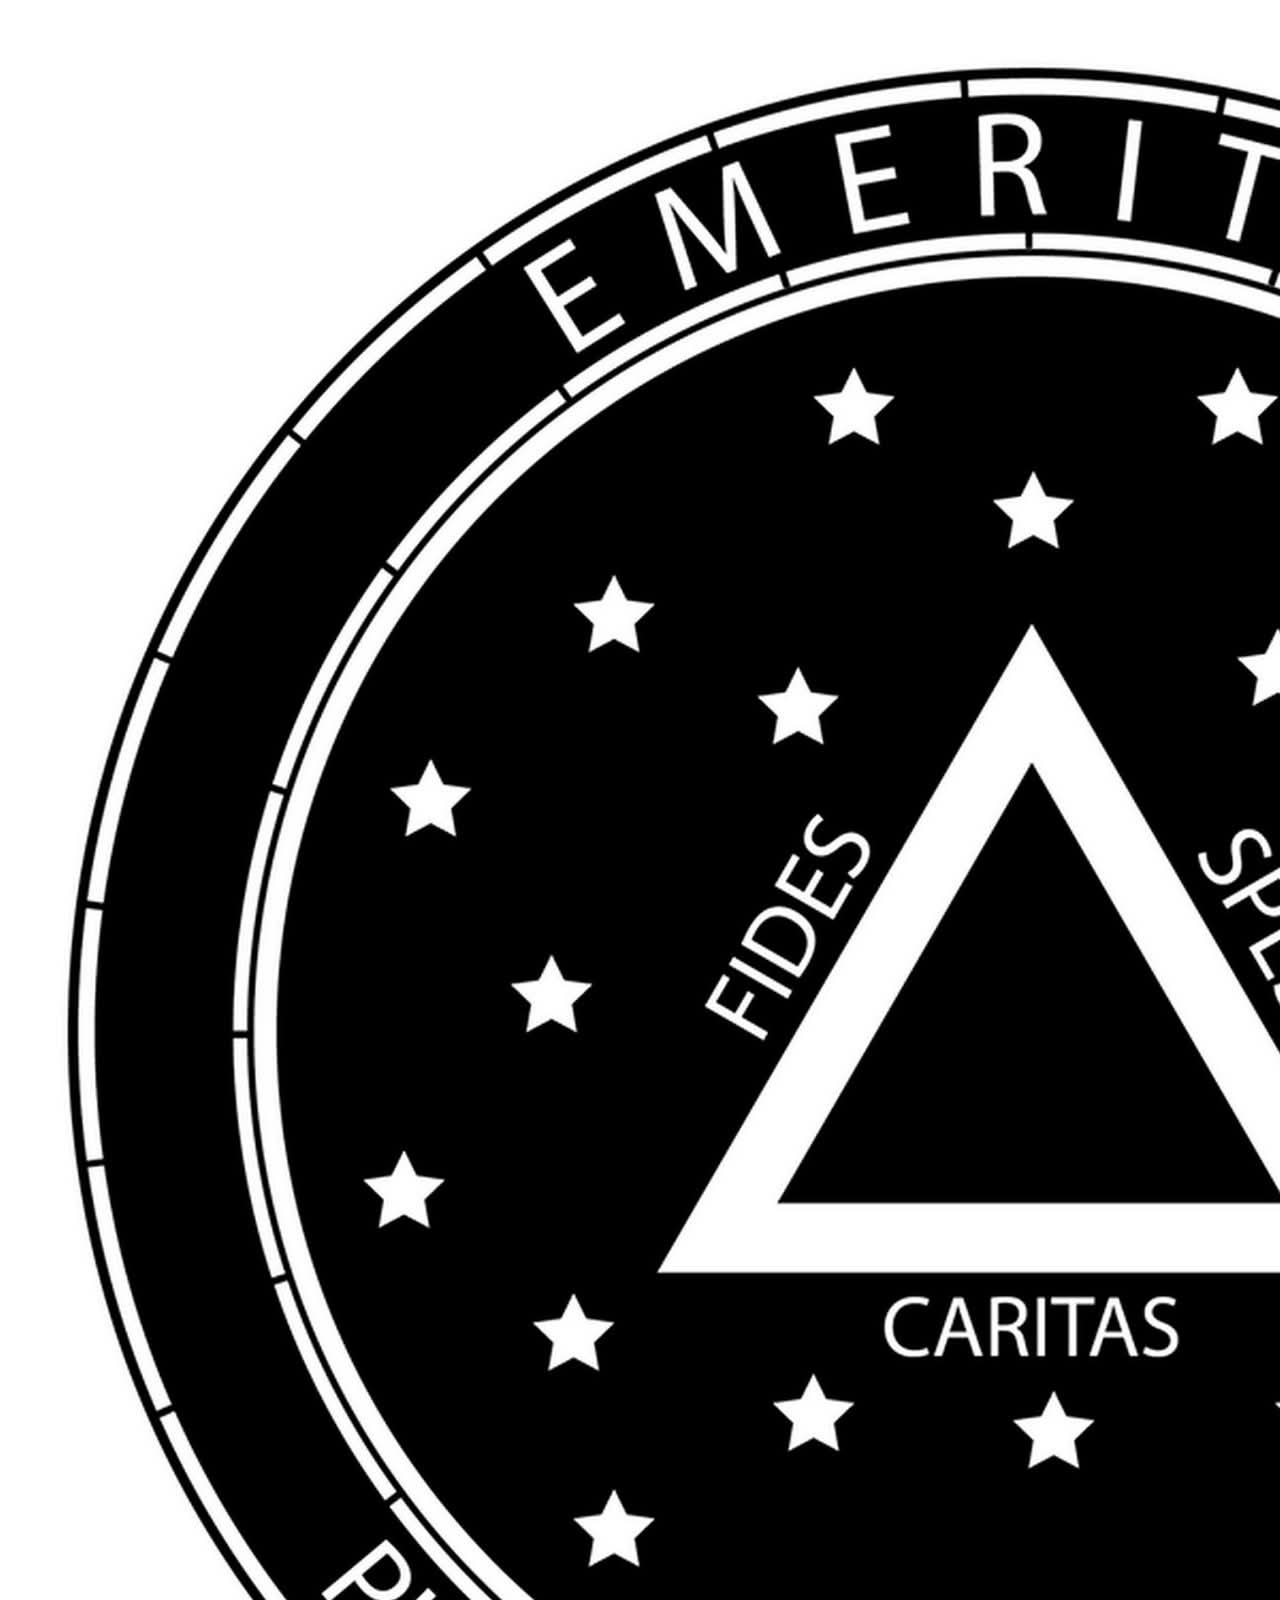
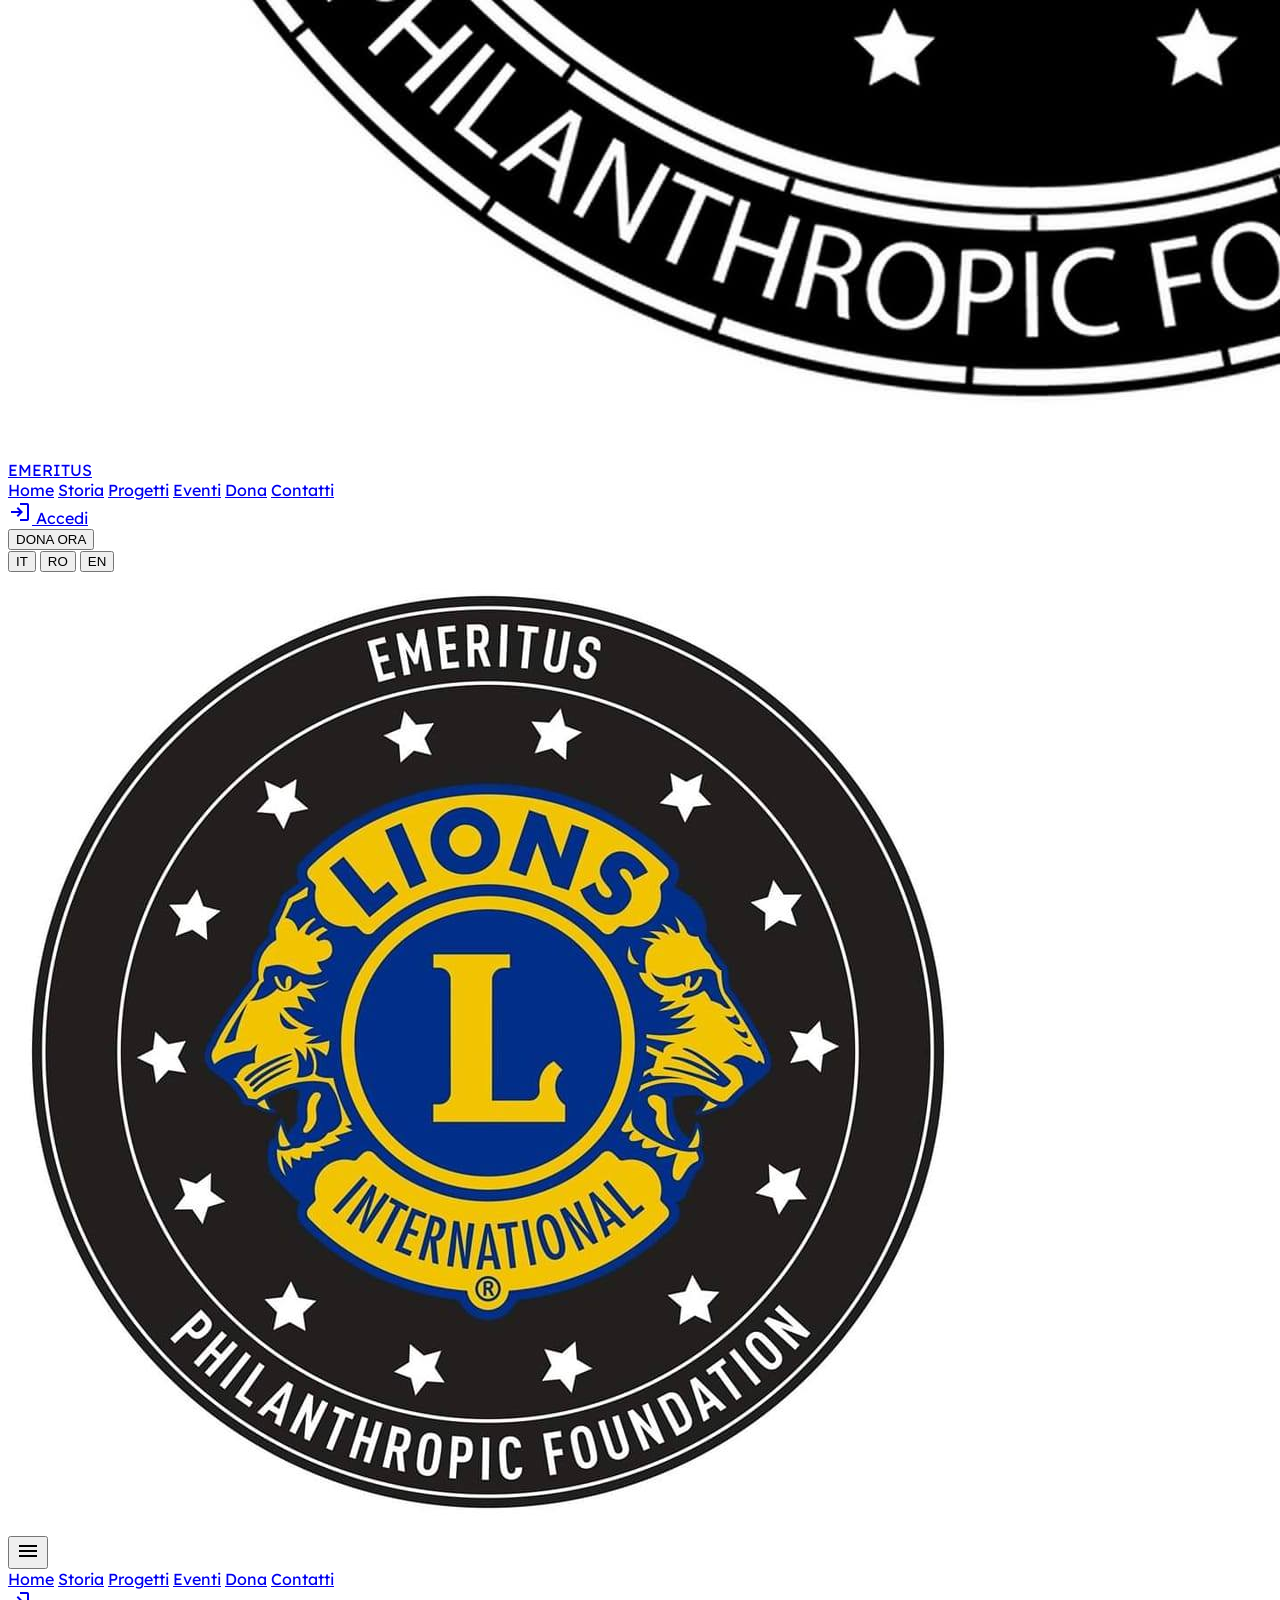
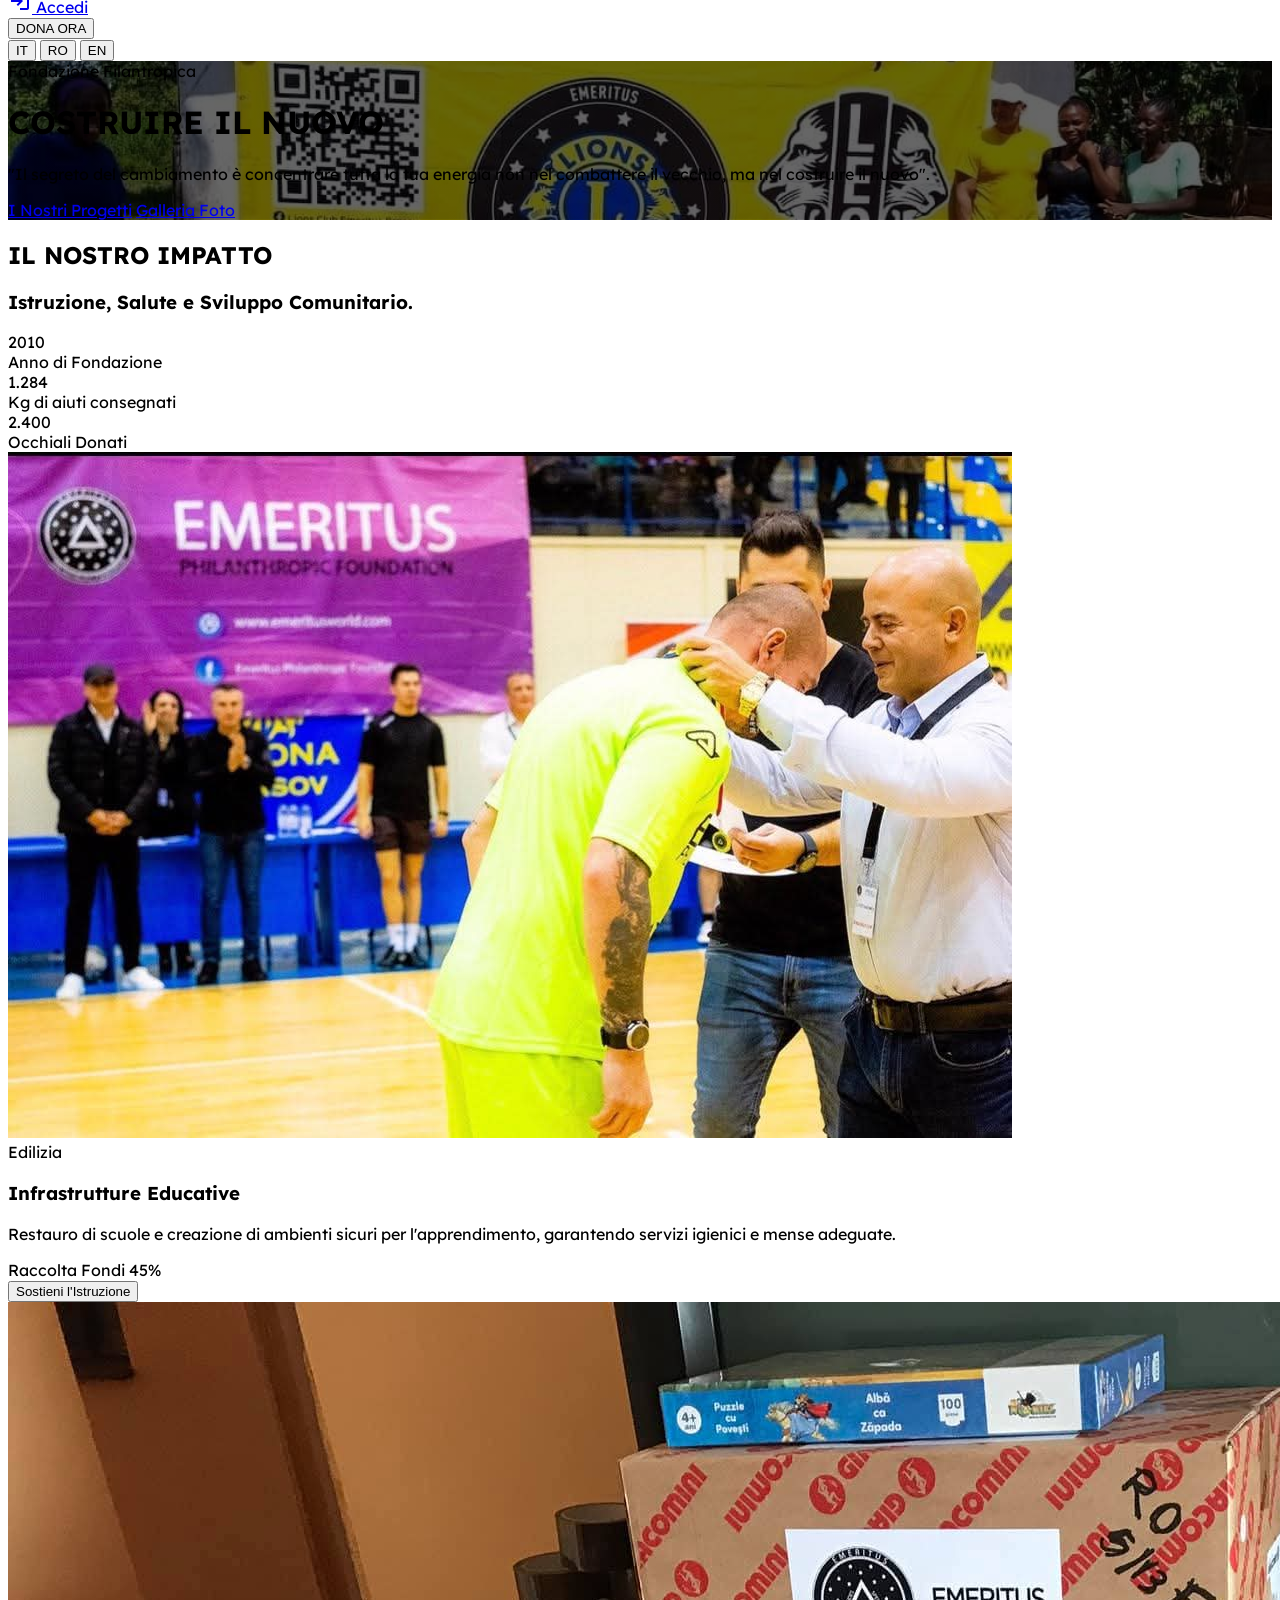
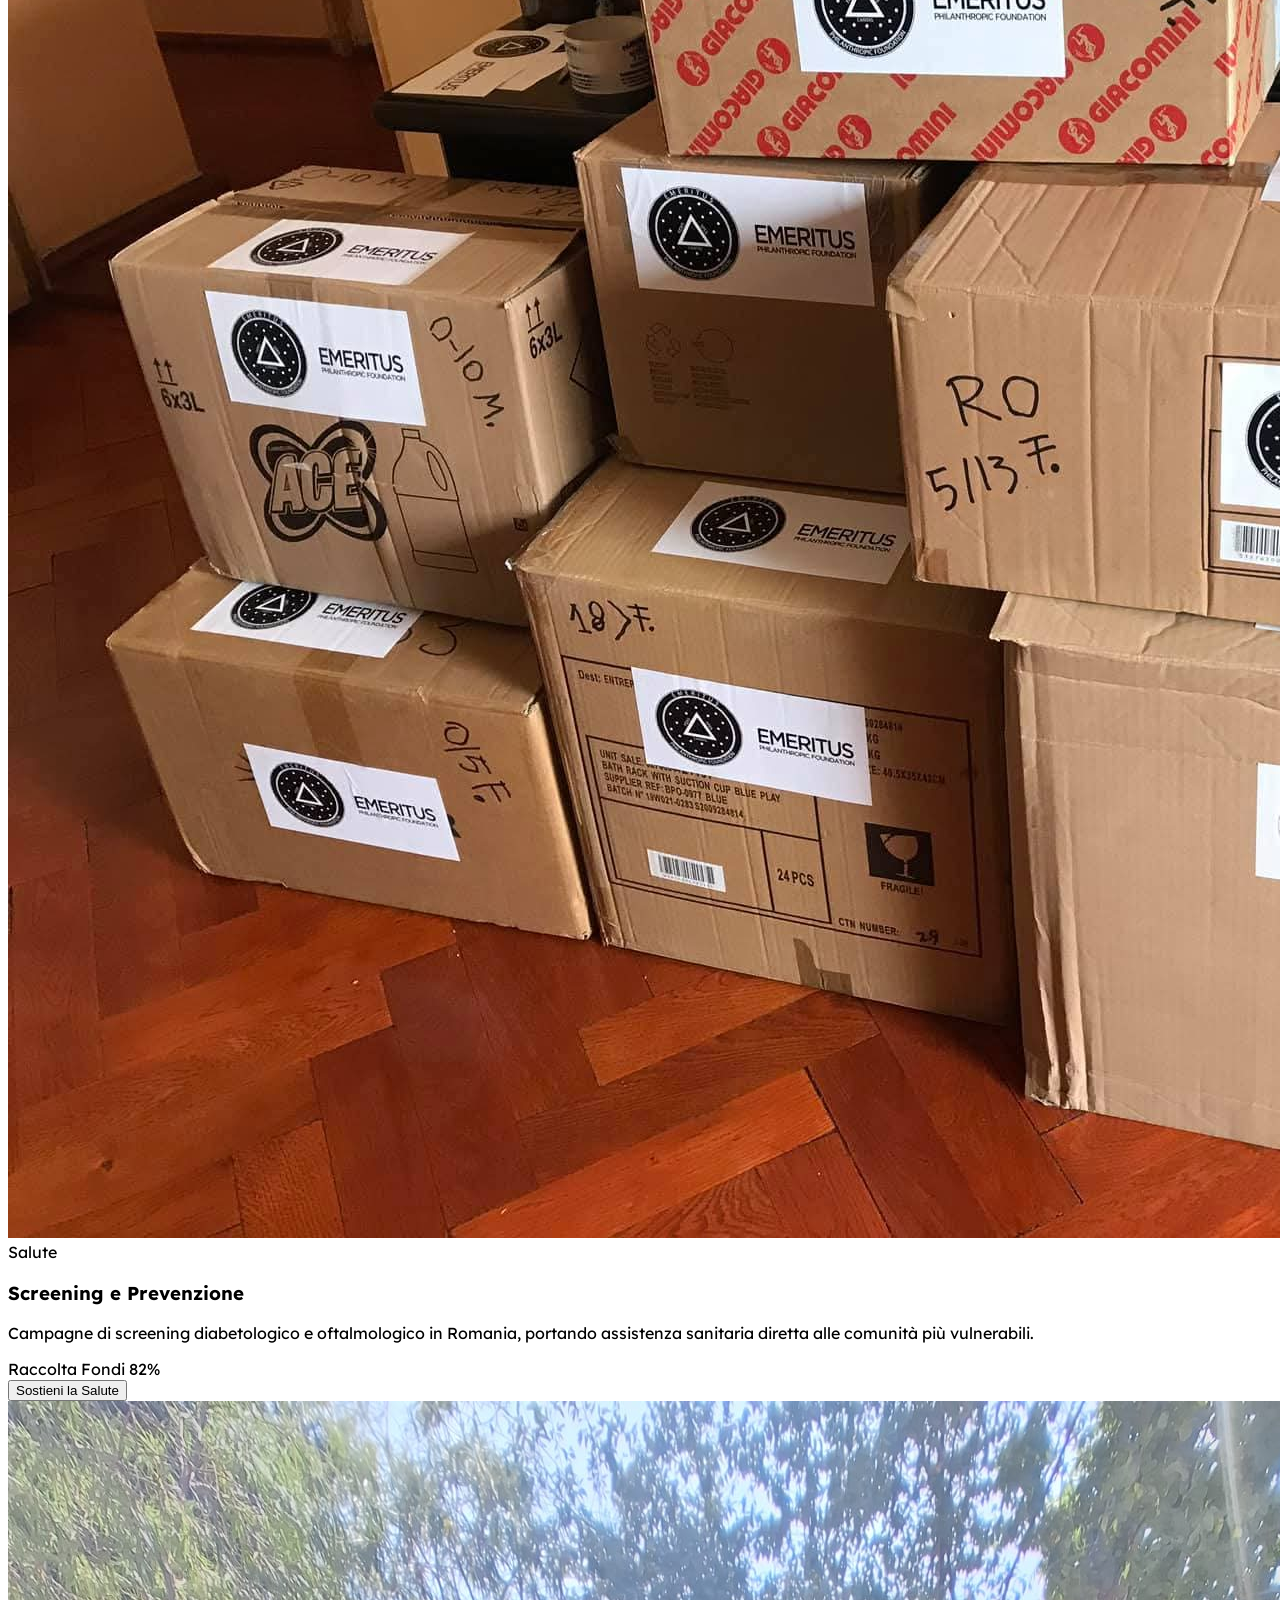
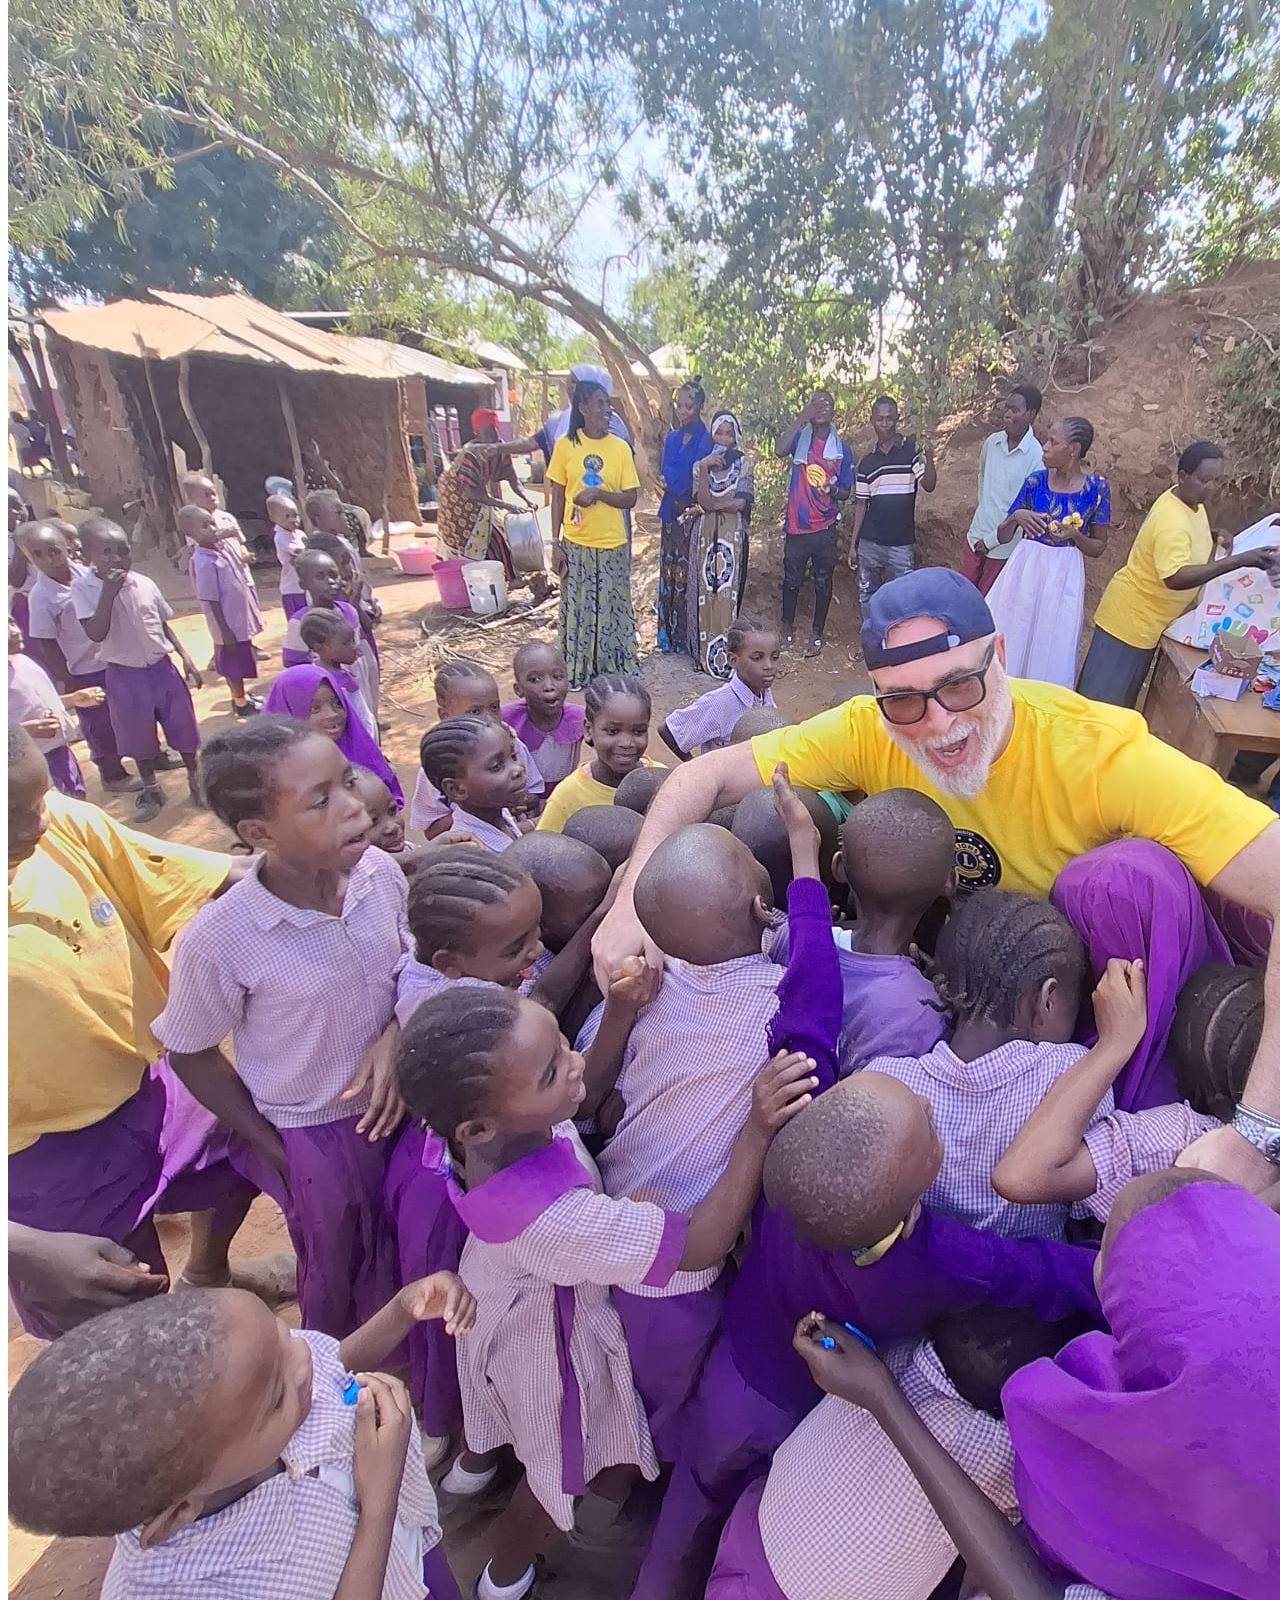
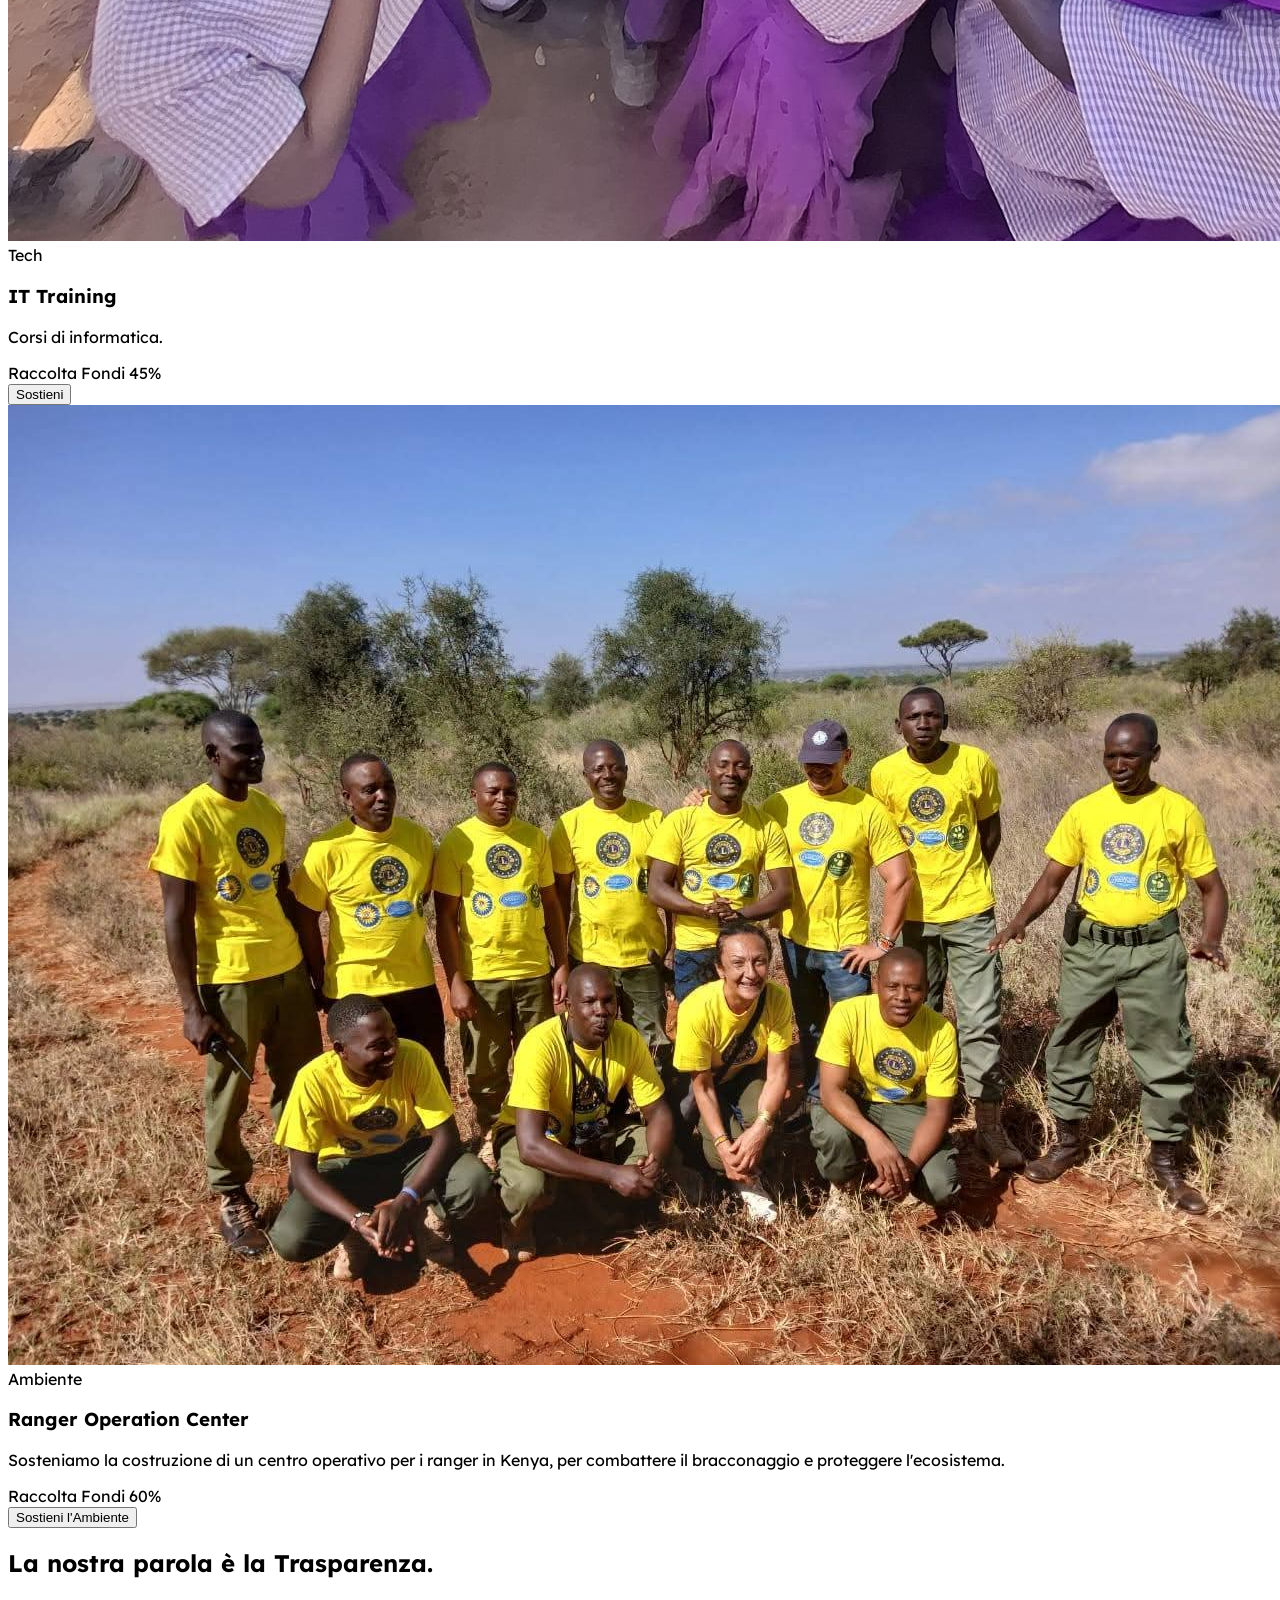
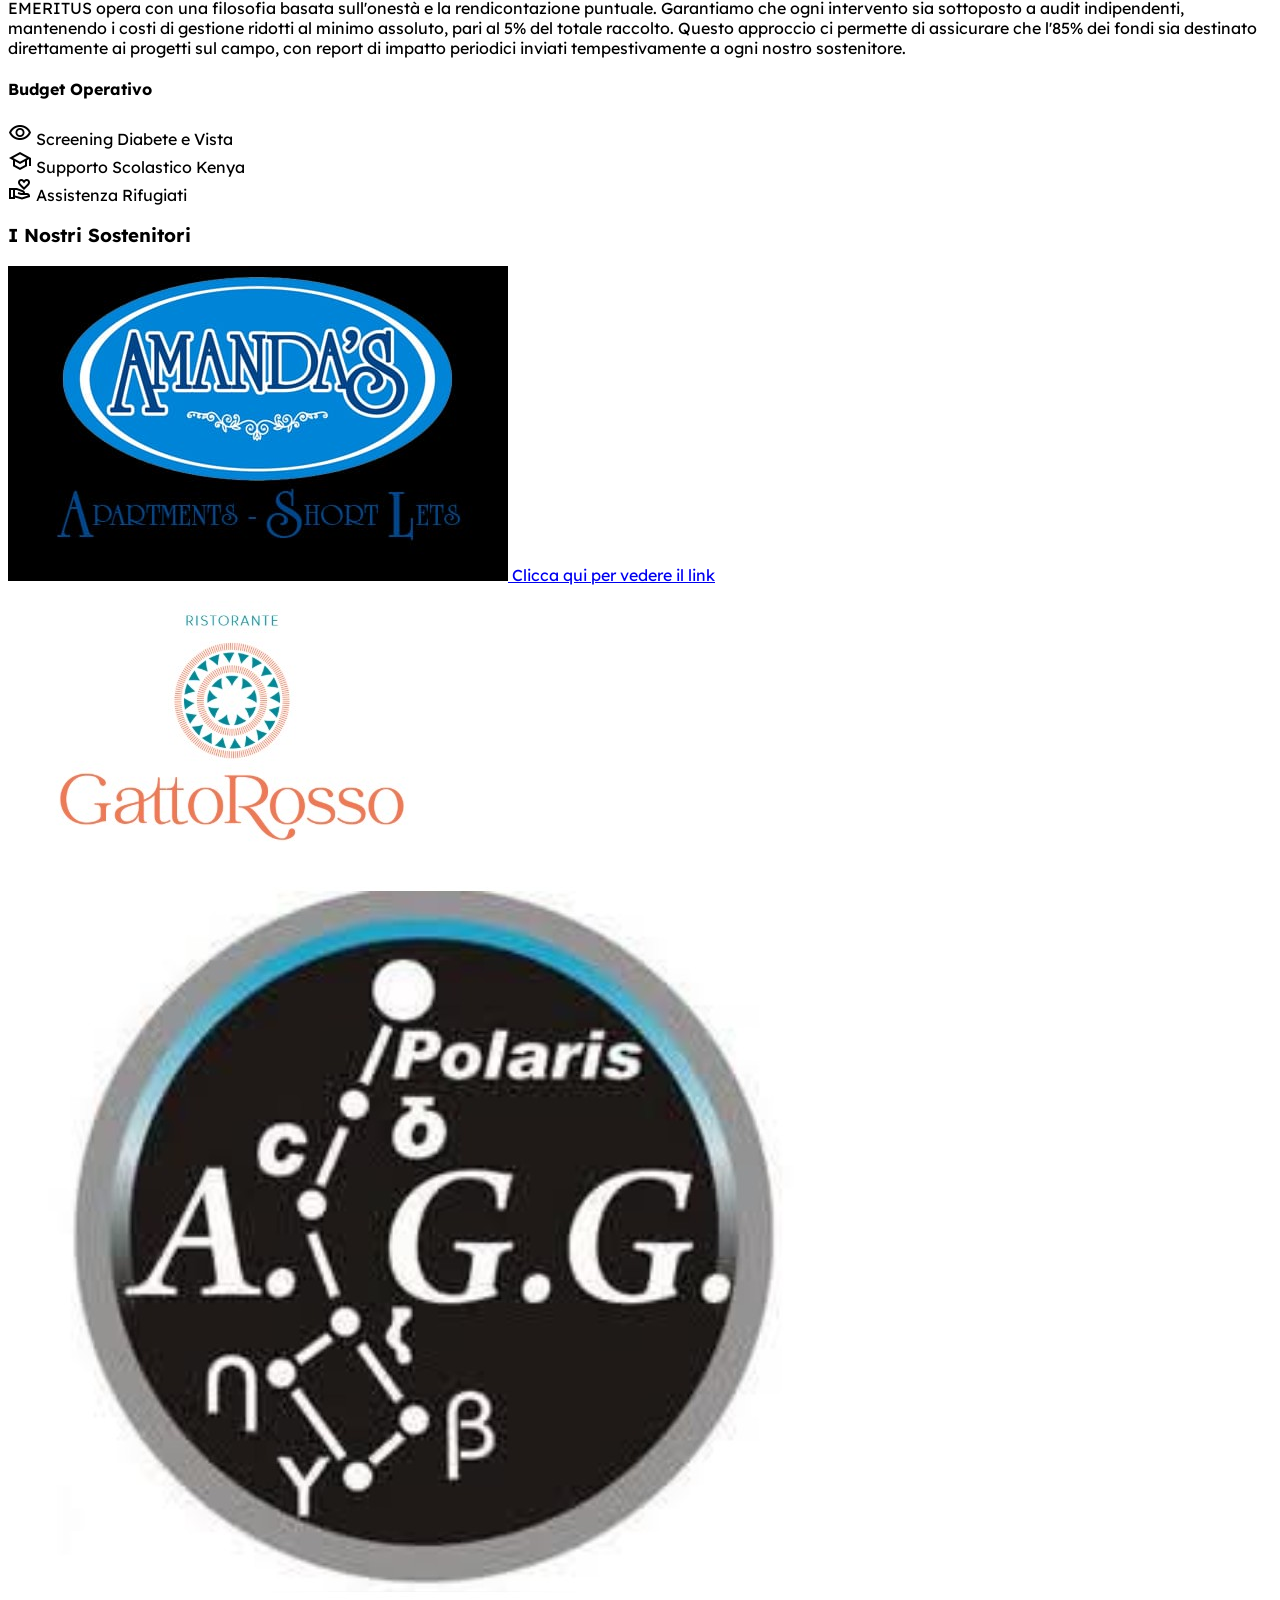
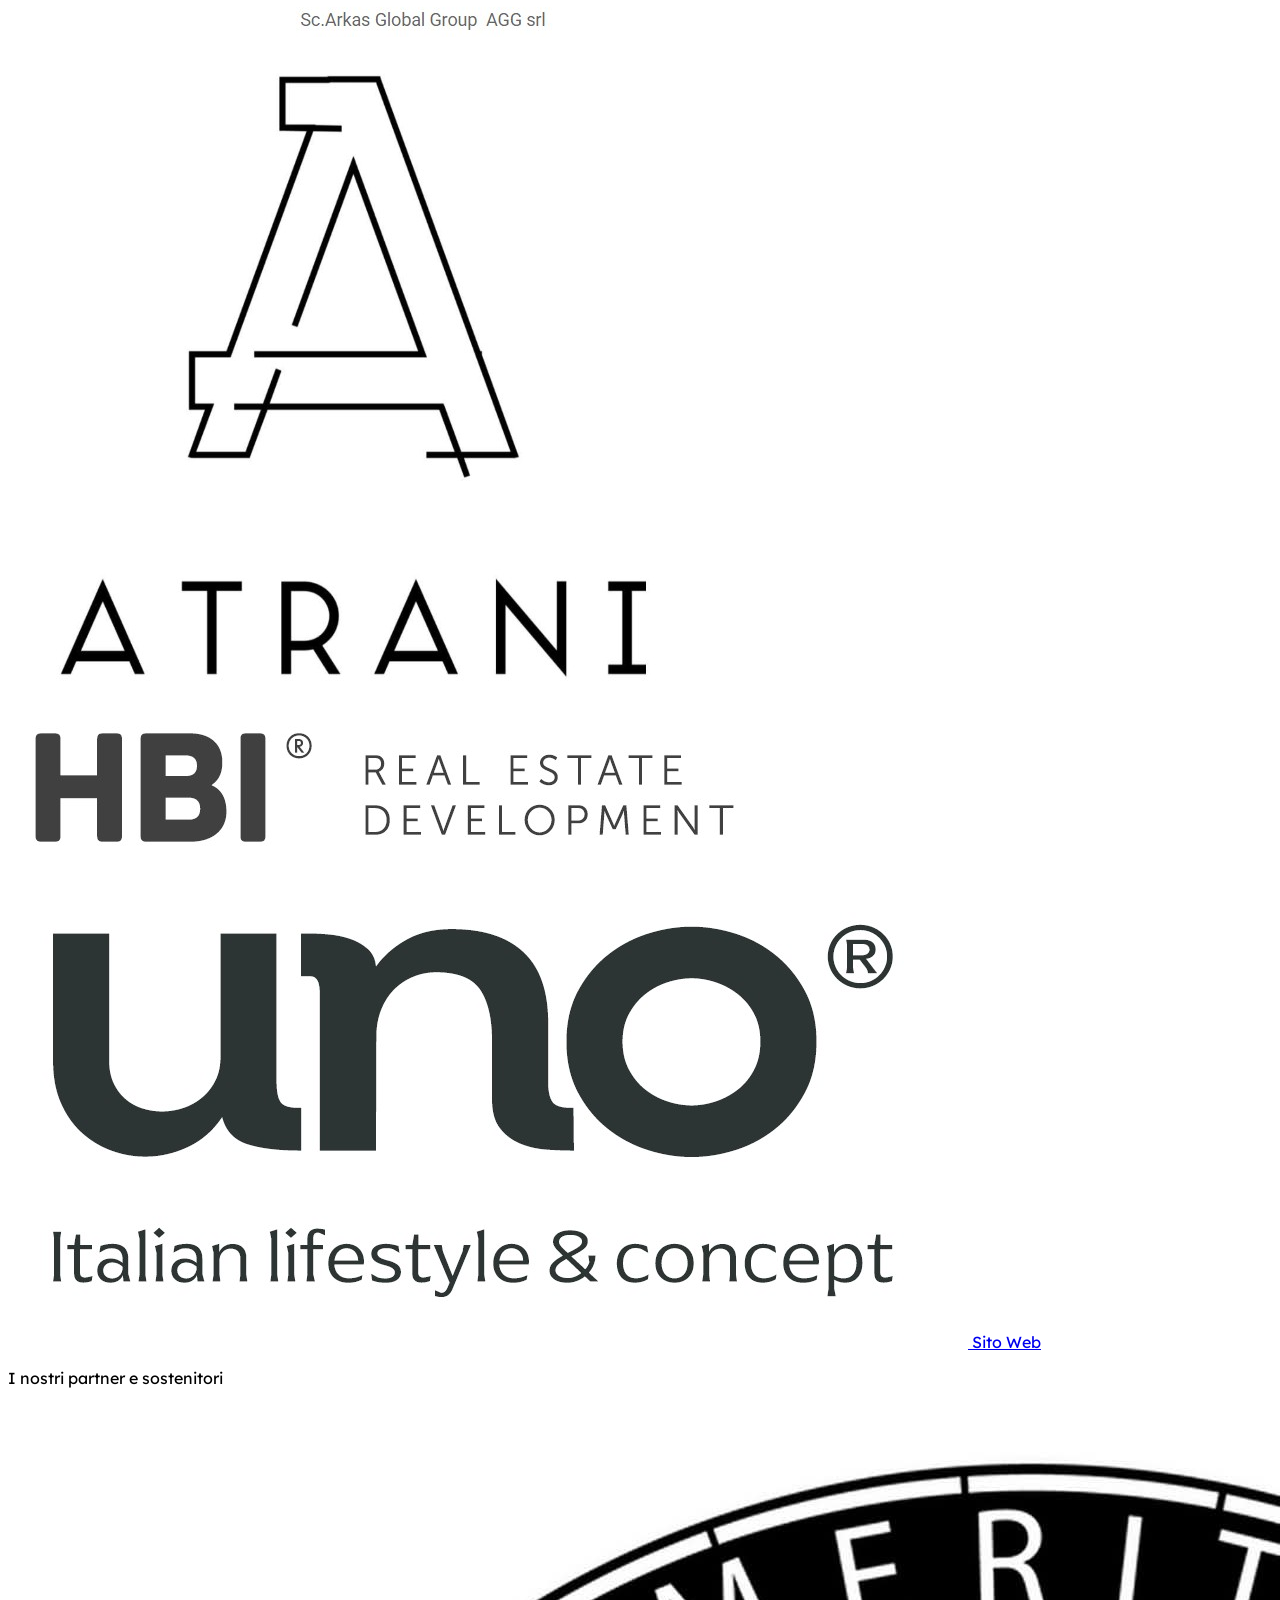
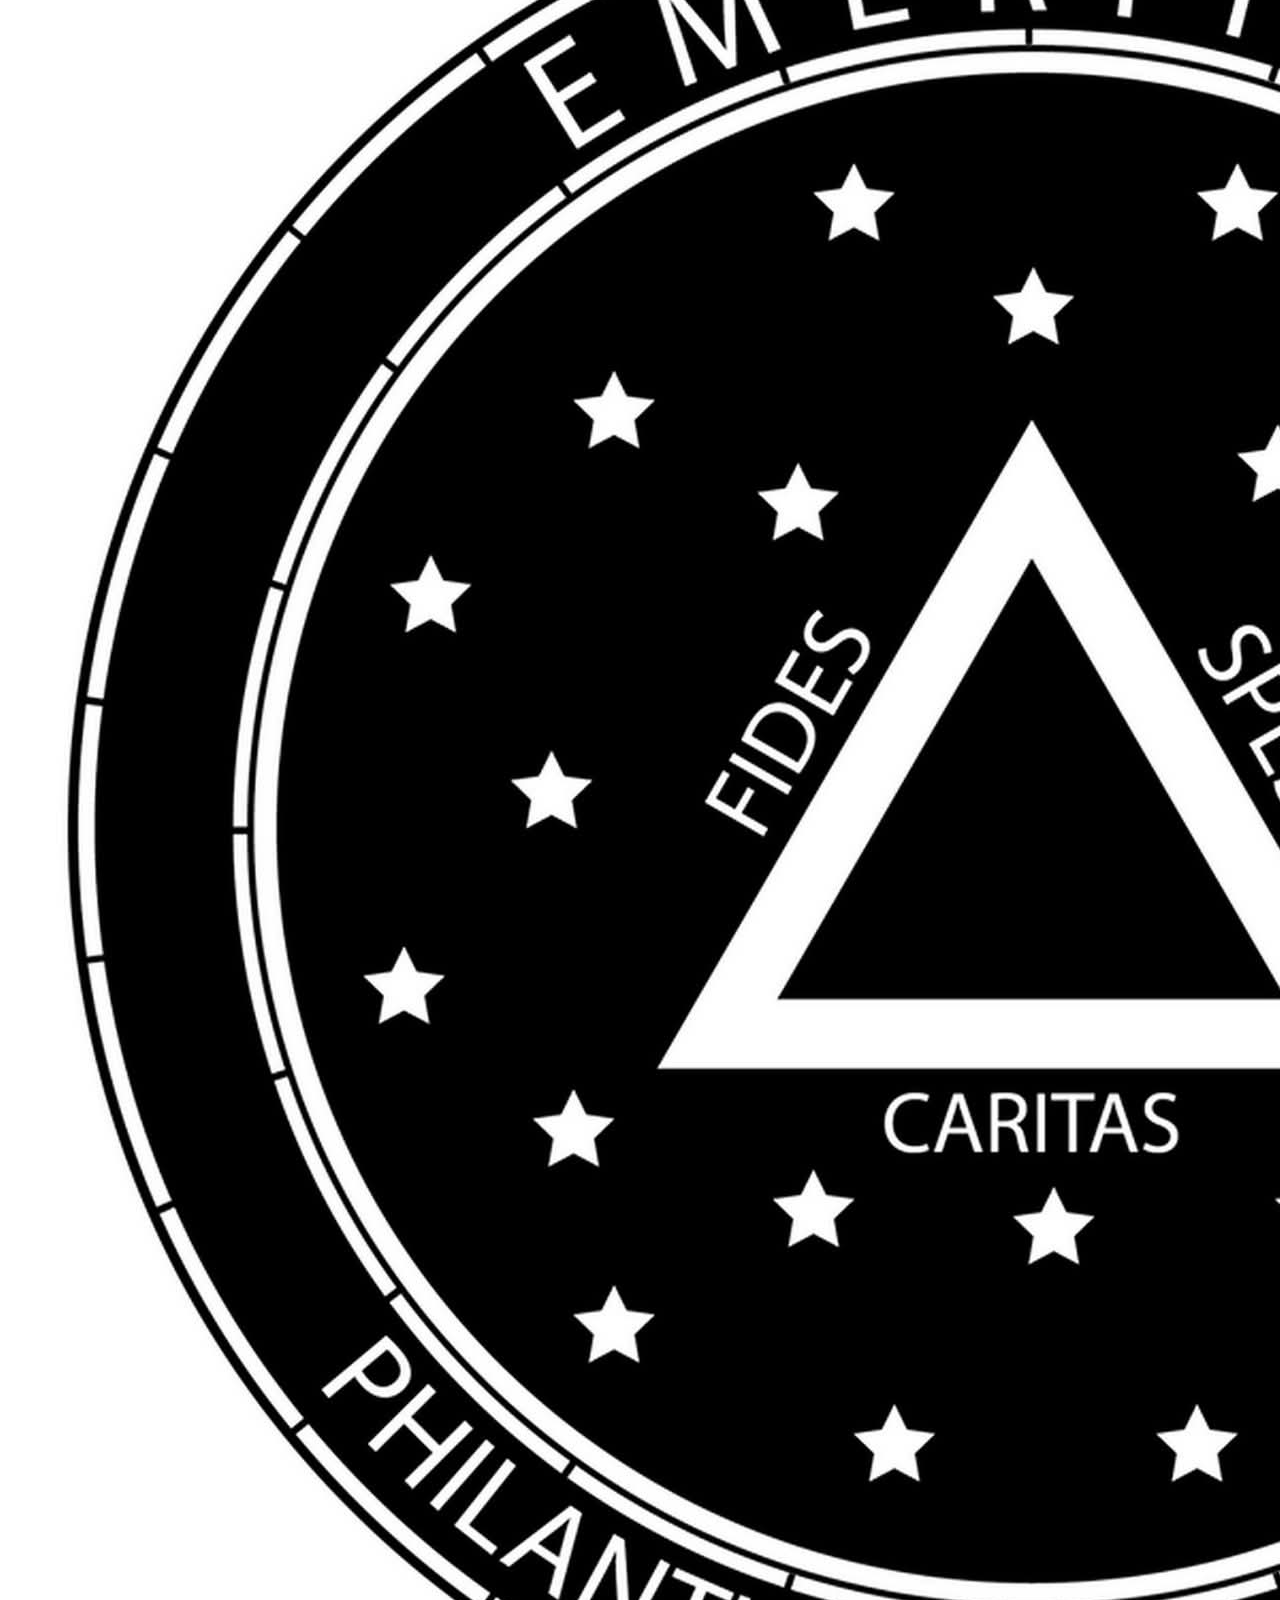
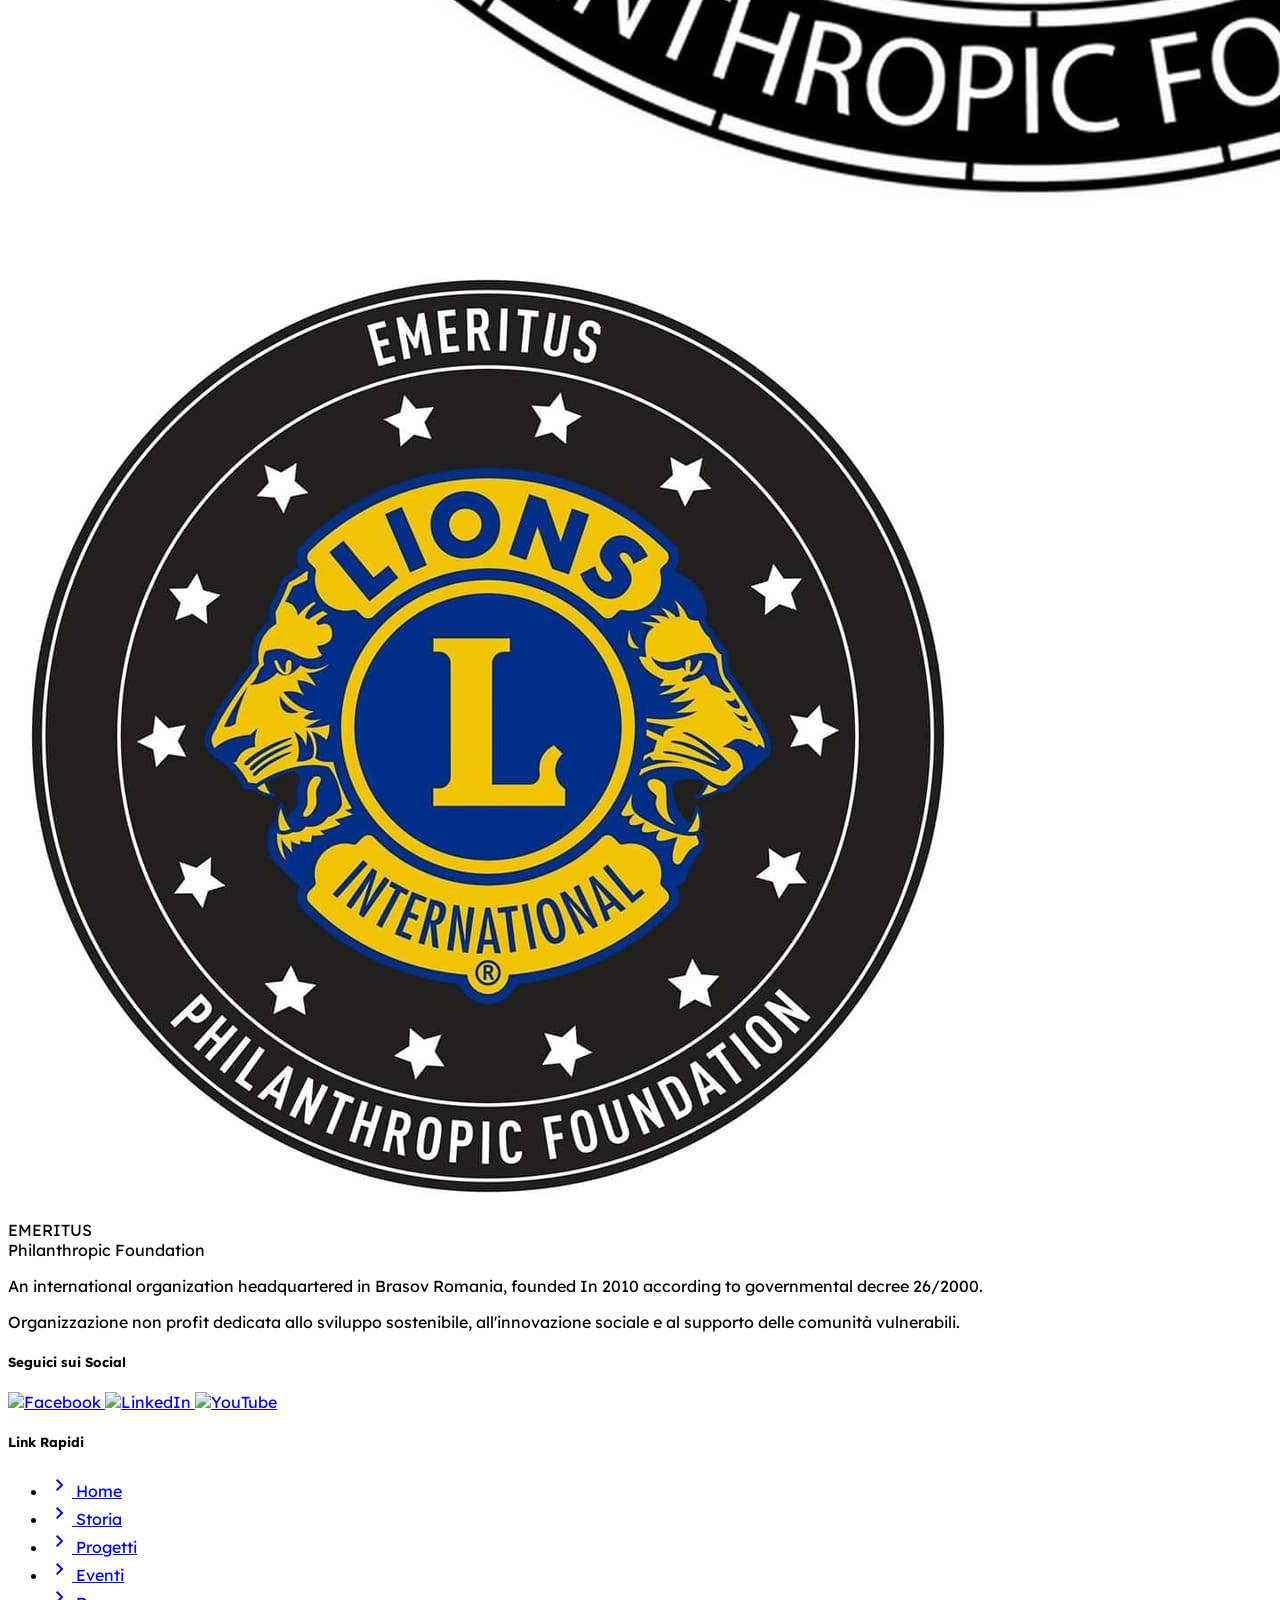
==== commit 95e053bc: "sponsor" ====
--- a/index.html
+++ b/index.html
@@ -1,4 +1,4 @@
-﻿<!DOCTYPE html>
+<!DOCTYPE html>
 <html lang="it">
 
 <head>
@@ -6,10 +6,10 @@
     <meta name="viewport" content="width=device-width, initial-scale=1.0">
     <title>EMERITUS | Fondazione Filantropica in Romania</title>
     <meta name="description"
-        content="La Fondazione Filantropica Lions Club Emeritus opera da BraÈ™ov per il sviluppo sostenibile e l'innovazione sociale. Scopri i nostri progetti per rifugiati, giovani e anziani.">
+        content="La Fondazione Filantropica Lions Club Emeritus opera da Brașov per il sviluppo sostenibile e l'innovazione sociale. Scopri i nostri progetti per rifugiati, giovani e anziani.">
     <meta property="og:title" content="EMERITUS | Costruiamo il Nuovo">
     <meta property="og:description"
-        content="Uniamo volontariato e management internazionale per supportare le comunitÃ  vulnerabili.">
+        content="Uniamo volontariato e management internazionale per supportare le comunità vulnerabili.">
     <meta property="og:image"
         content="https://images.unsplash.com/photo-1488521787991-ed7bbaae773c?ixlib=rb-4.0.3&auto=format&fit=crop&w=1200&q=80">
     <meta property="og:type" content="website">
@@ -26,7 +26,7 @@
                     colors: {
                         "primary": "#facc15",
                         "emeritus-yellow": "#facc15",
-                        "emeritus-purple": "#6366f1"
+                        "emeritus-purple": "#a78bfa"
                     }
                 }
             }
@@ -147,16 +147,16 @@
             </h1>
             <p class="text-lg md:text-xl text-emeritus-yellow mb-10 leading-relaxed font-light opacity-90"
                 data-i18n="hero_desc">
-                "Il segreto del cambiamento Ã¨ concentrare tutta la tua energia non nel combattere il vecchio, ma nel
+                "Il segreto del cambiamento è concentrare tutta la tua energia non nel combattere il vecchio, ma nel
                 costruire il nuovo".
             </p>
             <div class="mt-10 flex flex-col md:flex-row gap-4 justify-center">
                 <a href="progetti.html"
                     class="bg-emeritus-yellow text-blue-900 px-8 py-4 rounded-full font-black text-lg hover:bg-yellow-400 transition shadow-lg shadow-yellow-900/20"
                     data-i18n="hero_btn_projects">I Nostri Progetti</a>
-                <a href="#storia"
-                    class="bg-white/10 backdrop-blur-md border-2 border-white/30 text-white px-8 py-4 rounded-full font-bold text-lg hover:bg-white/20 transition"
-                    data-i18n="hero_btn_history">La Nostra Storia</a>
+                <a href="contatti.html#gallery-section"
+                    class="bg-emeritus-purple text-white px-8 py-4 rounded-full font-black text-lg hover:bg-indigo-600 transition shadow-lg shadow-indigo-900/20"
+                    data-i18n="hero_btn_history">Galleria Foto</a>
             </div>
         </div>
         <!-- Elemento decorativo inferiore -->
@@ -253,7 +253,7 @@
                             Prevenzione</h3>
                         <p class="text-gray-600 text-sm mb-8 leading-relaxed" data-i18n="proj_health_desc">Campagne di
                             screening diabetologico e oftalmologico in Romania, portando assistenza sanitaria diretta
-                            alle comunitÃ  piÃ¹ vulnerabili.</p>
+                            alle comunità più vulnerabili.</p>
                         <div class="mt-auto">
                             <div
                                 class="flex justify-between text-xs font-bold mb-3 uppercase tracking-widest text-gray-400">
@@ -340,12 +340,12 @@
     <section id="trasparenza" class="py-24 bg-blue-900 text-white">
         <div class="max-w-7xl mx-auto px-4 grid md:grid-cols-2 gap-20 items-center">
             <div>
-                <h2 class="text-4xl font-black mb-8 uppercase tracking-tighter" data-i18n="transp_title">La nostra parola Ã¨ la Trasparenza.</h2>
+                <h2 class="text-4xl font-black mb-8 uppercase tracking-tighter" data-i18n="transp_title">La nostra parola è la Trasparenza.</h2>
                 <p class="text-blue-100 text-lg leading-relaxed mb-6" data-i18n="transp_text">
-                    EMERITUS opera con una filosofia basata sull''onestÃ  e la rendicontazione puntuale. Garantiamo che
+                    EMERITUS opera con una filosofia basata sull'onestà e la rendicontazione puntuale. Garantiamo che
                     ogni intervento sia sottoposto a audit indipendenti, mantenendo i
                     costi di gestione ridotti al minimo assoluto, pari al 5% del totale raccolto. Questo approccio ci
-                    permette di assicurare che l''85% dei fondi sia destinato direttamente ai progetti sul campo, con
+                    permette di assicurare che l'85% dei fondi sia destinato direttamente ai progetti sul campo, con
                     report di impatto periodici inviati tempestivamente a ogni nostro sostenitore.
                 </p>
             </div>
@@ -375,12 +375,35 @@
     <section class="py-16 bg-gray-50 border-t border-gray-200">
         <div class="max-w-7xl mx-auto px-6 lg:px-8 text-center">
             <h3 class="text-sm font-black uppercase tracking-widest text-slate-400 mb-8" data-i18n="sponsor_title">I Nostri Sostenitori</h3>
-            <div class="flex justify-center items-center">
+            <div class="flex flex-wrap justify-center items-center gap-8 md:gap-16">
+                <!-- Amanda -->
                 <a href="https://share.google/Qg2mzXsGg3l4BG9zc" target="_blank" class="group flex flex-col items-center cursor-pointer">
-                    <img src="assets/images/amanda logo.jpeg" alt="Amanda Sponsor" class="h-20 w-auto object-contain mix-blend-multiply opacity-60 filter grayscale group-hover:grayscale-0 group-hover:opacity-100 transition-all duration-500 hover:-translate-y-1">
-                    <span class="text-xs mt-3 font-bold text-slate-400 group-hover:text-amber-500 transition-colors uppercase tracking-wider" data-i18n="sponsor_click_link">Clicca qui per vedere il link</span>
+                    <img src="assets/images/amanda logo.jpeg" alt="Amanda Sponsor" class="h-14 md:h-16 w-auto object-contain mix-blend-multiply opacity-60 filter grayscale group-hover:grayscale-0 group-hover:opacity-100 transition-all duration-500 hover:-translate-y-1">
+                    <span class="text-[10px] mt-2 font-bold text-slate-400 group-hover:text-amber-500 transition-colors uppercase tracking-wider">Clicca qui per vedere il link</span>
                 </a>
-            </div>
+                <!-- Gatto Rosso -->
+                <div class="group flex flex-col items-center">
+                    <img src="assets/images/gatto rosso sponsor.jpg" alt="Gatto Rosso" class="h-14 md:h-16 w-auto object-contain mix-blend-multiply opacity-60 filter grayscale group-hover:grayscale-0 group-hover:opacity-100 transition-all duration-500 hover:-translate-y-1">
+                </div>
+                <!-- AGG -->
+                <div class="group flex flex-col items-center">
+                    <img src="assets/images/agg sponsor.jpg" alt="AGG" class="h-14 md:h-16 w-auto object-contain mix-blend-multiply opacity-60 filter grayscale group-hover:grayscale-0 group-hover:opacity-100 transition-all duration-500 hover:-translate-y-1">
+                </div>
+                <!-- Atrani -->
+                <div class="group flex flex-col items-center">
+                    <img src="assets/images/ATRANI sponsor.jpg" alt="Atrani" class="h-14 md:h-16 w-auto object-contain mix-blend-multiply opacity-60 filter grayscale group-hover:grayscale-0 group-hover:opacity-100 transition-all duration-500 hover:-translate-y-1">
+                </div>
+                <!-- HBI -->
+                <div class="group flex flex-col items-center">
+                    <img src="assets/images/HBI sponsor.jpg" alt="HBI" class="h-14 md:h-16 w-auto object-contain mix-blend-multiply opacity-60 filter grayscale group-hover:grayscale-0 group-hover:opacity-100 transition-all duration-500 hover:-translate-y-1">
+                </div>
+                <!-- UNO -->
+                <a href="https://unobrasov.ro/" target="_blank" class="group flex flex-col items-center cursor-pointer">
+                    <img src="assets/images/uno sponsor.jpg" alt="UNO" class="h-14 md:h-16 w-auto object-contain mix-blend-multiply opacity-60 filter grayscale group-hover:grayscale-0 group-hover:opacity-100 transition-all duration-500 hover:-translate-y-1">
+                    <span class="text-[10px] mt-2 font-bold text-slate-400 group-hover:text-blue-600 transition-colors uppercase tracking-wider">Sito Web</span>
+                </a>
+            </div>
+            <p class="mt-12 text-xs font-bold text-slate-400 uppercase tracking-widest" data-i18n="sponsor_click_link">I nostri partner e sostenitori</p>
         </div>
     </section>
 
@@ -403,7 +426,7 @@
                         An international organization headquartered in Brasov Romania, founded In 2010 according to governmental decree 26/2000.
                     </p>
                     <p class="text-sm leading-relaxed mb-8" data-i18n="footer_desc">
-                        Organizzazione non profit dedicata allo sviluppo sostenibile, all'innovazione sociale e al supporto delle comunitÃ  vulnerabili.
+                        Organizzazione non profit dedicata allo sviluppo sostenibile, all'innovazione sociale e al supporto delle comunità vulnerabili.
                     </p>
                     
                     <h5 class="text-emeritus-yellow font-black text-sm uppercase tracking-widest mb-4">Seguici sui Social</h5>
@@ -440,7 +463,7 @@
                         <li class="flex items-start gap-4">
                             <span class="material-symbols-outlined text-primary text-xl shrink-0 mt-0.5">location_on</span>
                             <a href="https://www.google.com/maps/search/?api=1&query=Matei+Basarab+82+bloc+B+5+Brasov+Romania" target="_blank" class="hover:text-white transition-colors leading-relaxed">
-                                Matei Basarab 82 bloc B 5<br>Brasov â€“ Romania
+                                Matei Basarab 82 bloc B 5<br>Brasov – Romania
                             </a>
                         </li>
                         <li class="flex items-center gap-4 border-t border-slate-800 pt-4">
@@ -460,7 +483,7 @@
             
             <div class="border-t border-slate-800 pt-8 flex flex-col md:flex-row items-center justify-between gap-4 text-xs text-slate-500">
                 <div class="flex flex-col gap-2 text-center md:text-left">
-                    <p>Â© 2026 EMERITUS FOUNDATION. Tutti i diritti riservati. CF: 90012345678</p>
+                    <p>© 2026 EMERITUS FOUNDATION. Tutti i diritti riservati. CF: 90012345678</p>
                     <p class="font-bold text-slate-400" data-i18n="footer_goodstack">Verificati su Goodstack per il Corporate Giving internazionale.</p>
                 </div>
                 <div class="flex items-center gap-4 text-sm font-medium">
@@ -492,17 +515,17 @@
 
                 <div class="grid grid-cols-3 gap-4 mb-10">
                     <button onclick="selectAmount(5)"
-                        class="amount-btn border-2 border-gray-100 py-5 rounded-2xl font-black text-xl hover:border-emeritus-yellow hover:bg-yellow-50 transition-all">â‚¬5</button>
+                        class="amount-btn border-2 border-gray-100 py-5 rounded-2xl font-black text-xl hover:border-emeritus-yellow hover:bg-yellow-50 transition-all">€5</button>
                     <button onclick="selectAmount(10)"
-                        class="amount-btn border-2 border-gray-100 py-5 rounded-2xl font-black text-xl hover:border-emeritus-yellow hover:bg-yellow-50 transition-all">â‚¬10</button>
+                        class="amount-btn border-2 border-gray-100 py-5 rounded-2xl font-black text-xl hover:border-emeritus-yellow hover:bg-yellow-50 transition-all">€10</button>
                     <button onclick="selectAmount(50)"
-                        class="amount-btn border-2 border-gray-100 py-5 rounded-2xl font-black text-xl hover:border-emeritus-yellow hover:bg-yellow-50 transition-all">â‚¬50</button>
+                        class="amount-btn border-2 border-gray-100 py-5 rounded-2xl font-black text-xl hover:border-emeritus-yellow hover:bg-yellow-50 transition-all">€50</button>
                 </div>
 
                 <div class="mb-10">
                     <label class="block text-[10px] font-black uppercase tracking-[0.2em] text-gray-400 mb-3"
                         data-i18n="modal_custom">Cifra
-                        Personalizzata (â‚¬)</label>
+                        Personalizzata (€)</label>
                     <input type="number" id="customAmount" placeholder="Inserisci importo"
                         class="w-full p-6 bg-gray-50 border-none rounded-2xl focus:ring-4 focus:ring-yellow-100 text-3xl font-black text-blue-900">
                 </div>
@@ -530,7 +553,7 @@
                         <div class="flex justify-between items-center">
                             <span class="font-bold text-gray-400 text-xs uppercase tracking-wider"
                                 data-i18n="modal_bank_holder">Intestatario</span>
-                            <span class="font-bold text-right select-all">Lions Club Emeritus BraÈ™ov</span>
+                            <span class="font-bold text-right select-all">Lions Club Emeritus Brașov</span>
                         </div>
                         <div class="flex justify-between items-center">
                             <span class="font-bold text-gray-400 text-xs uppercase tracking-wider"
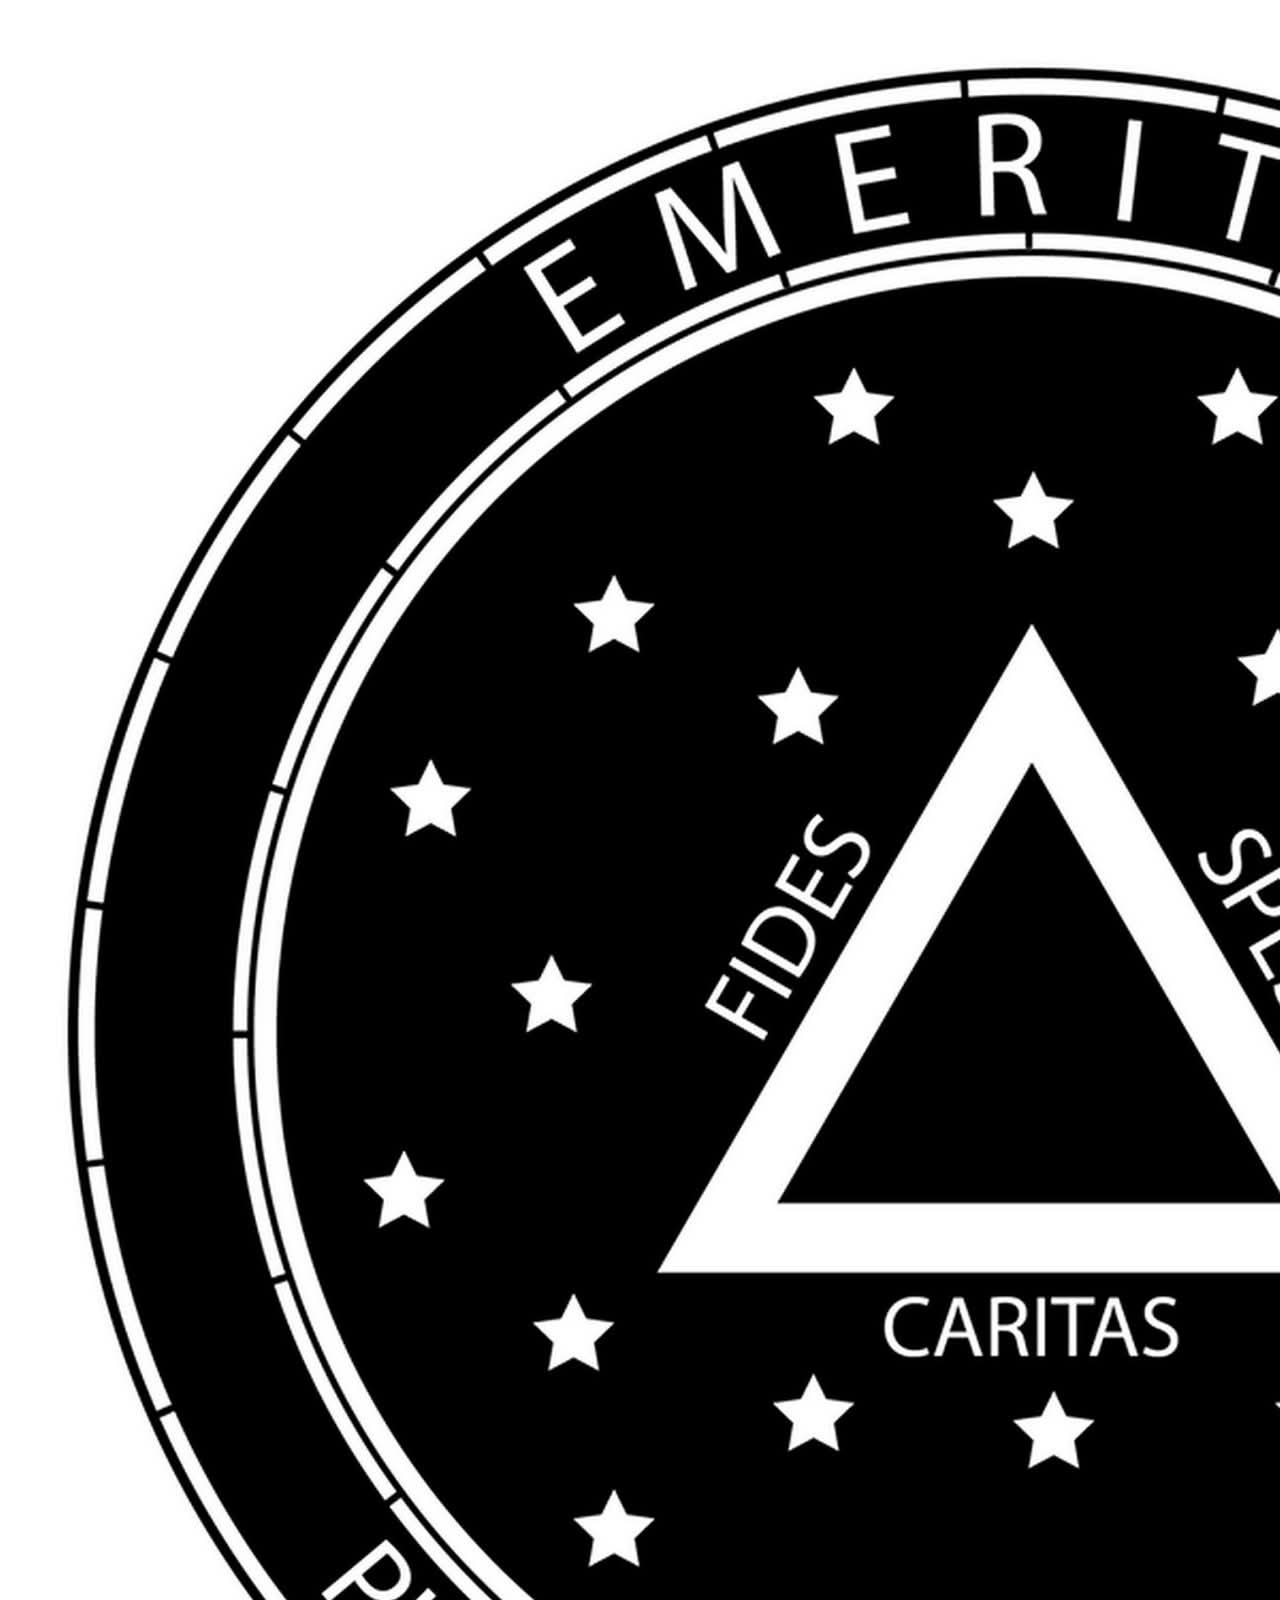
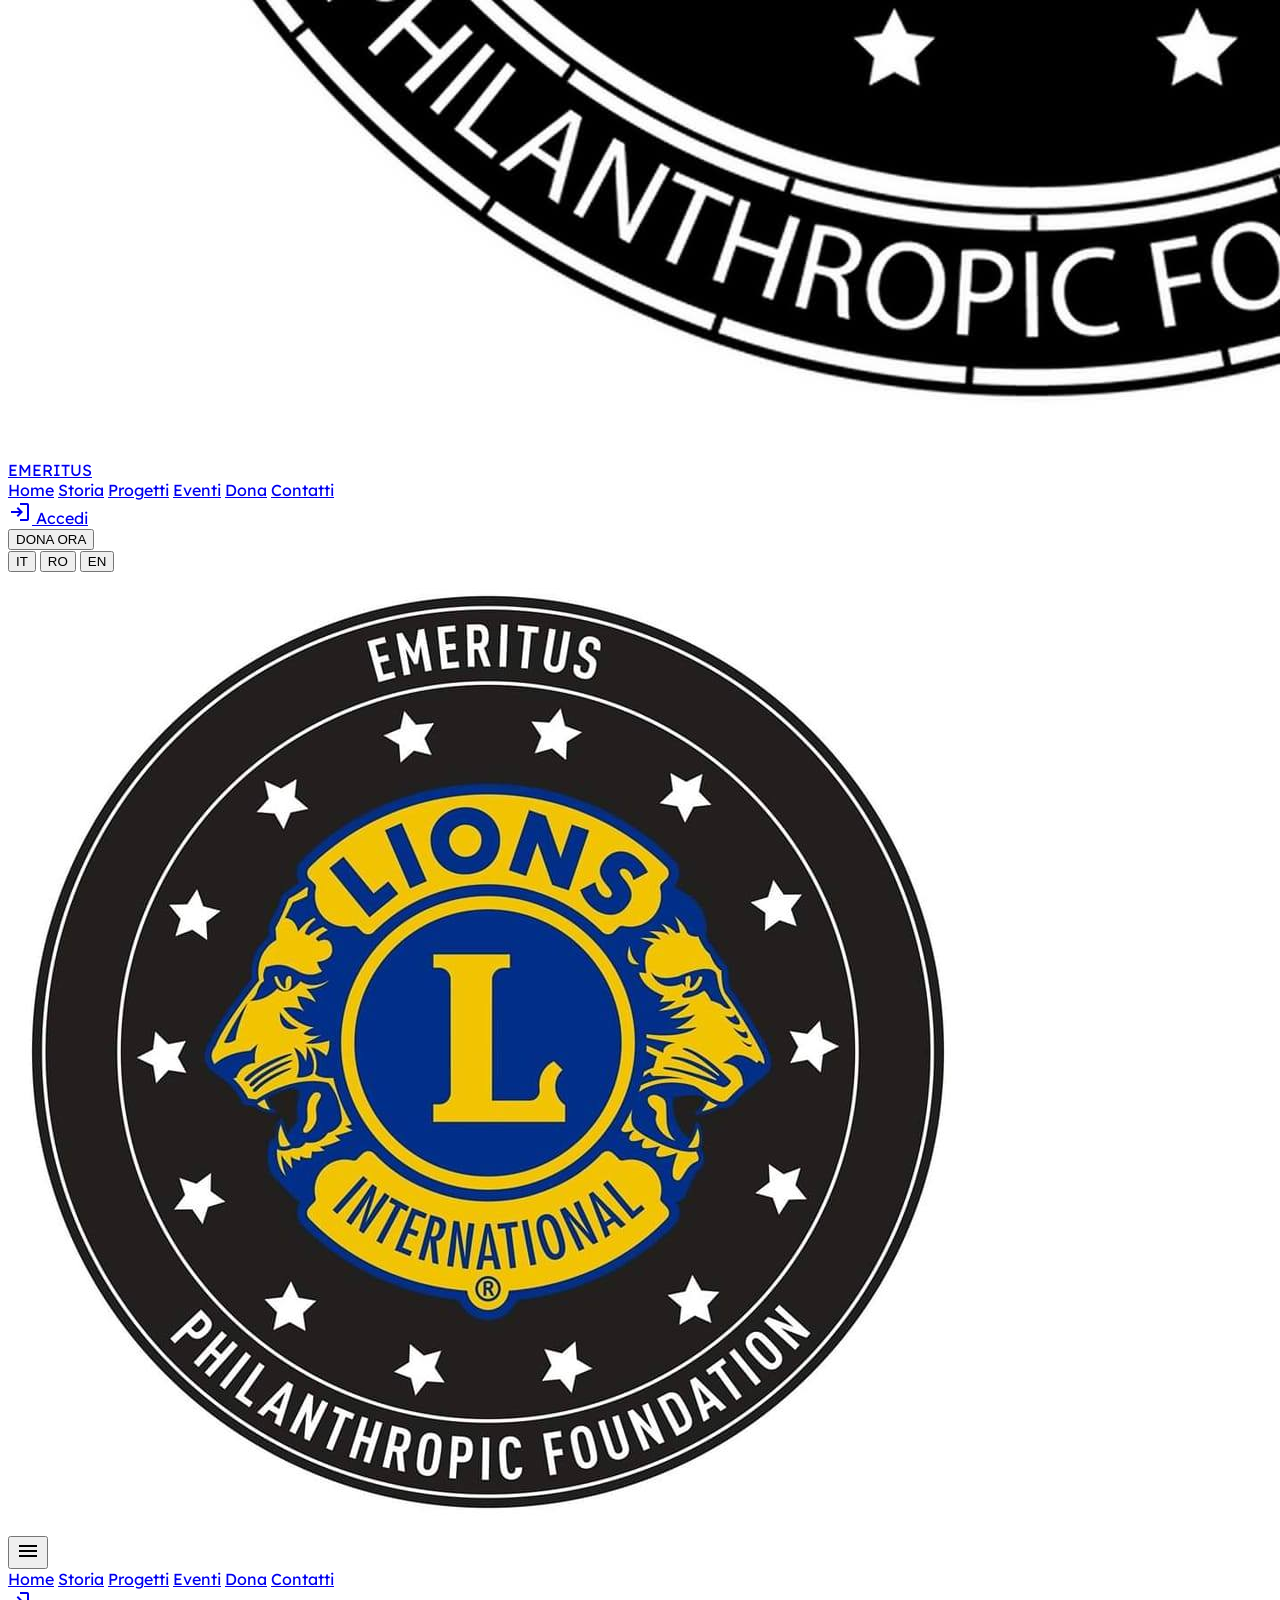
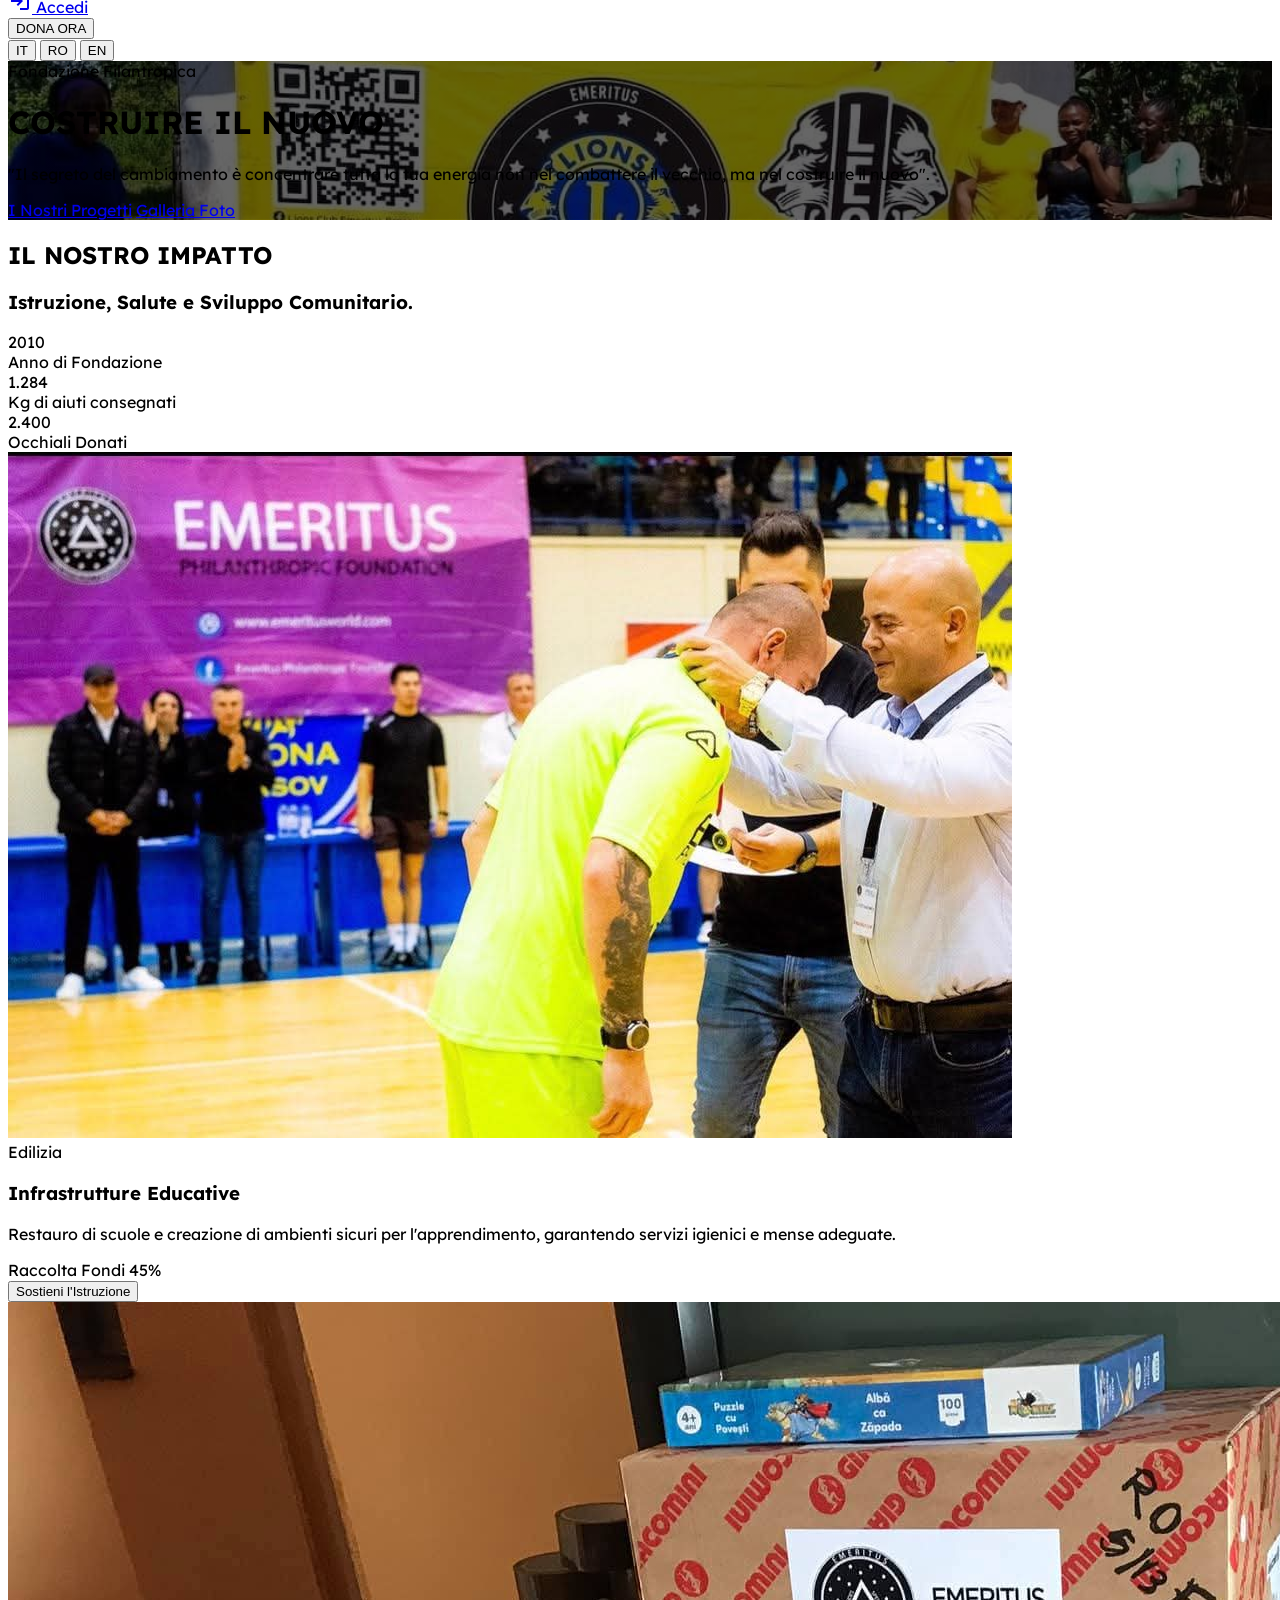
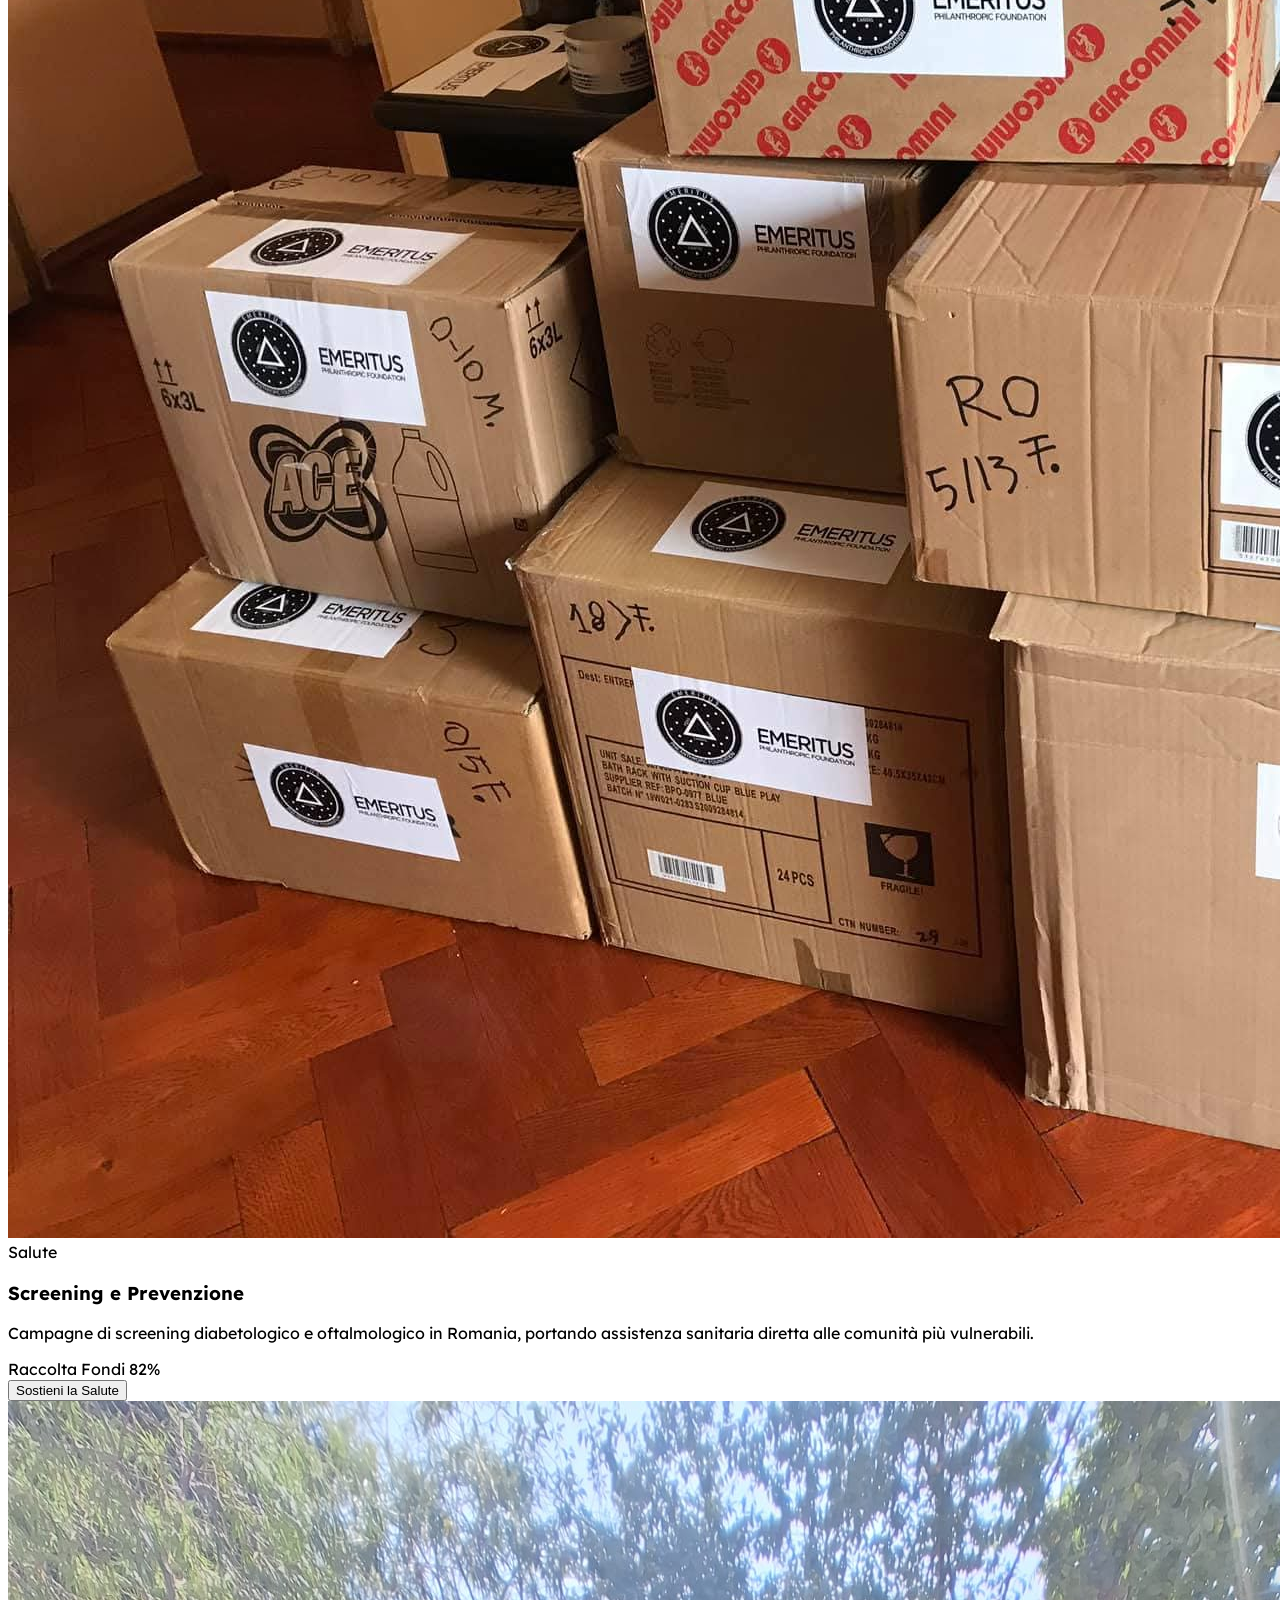
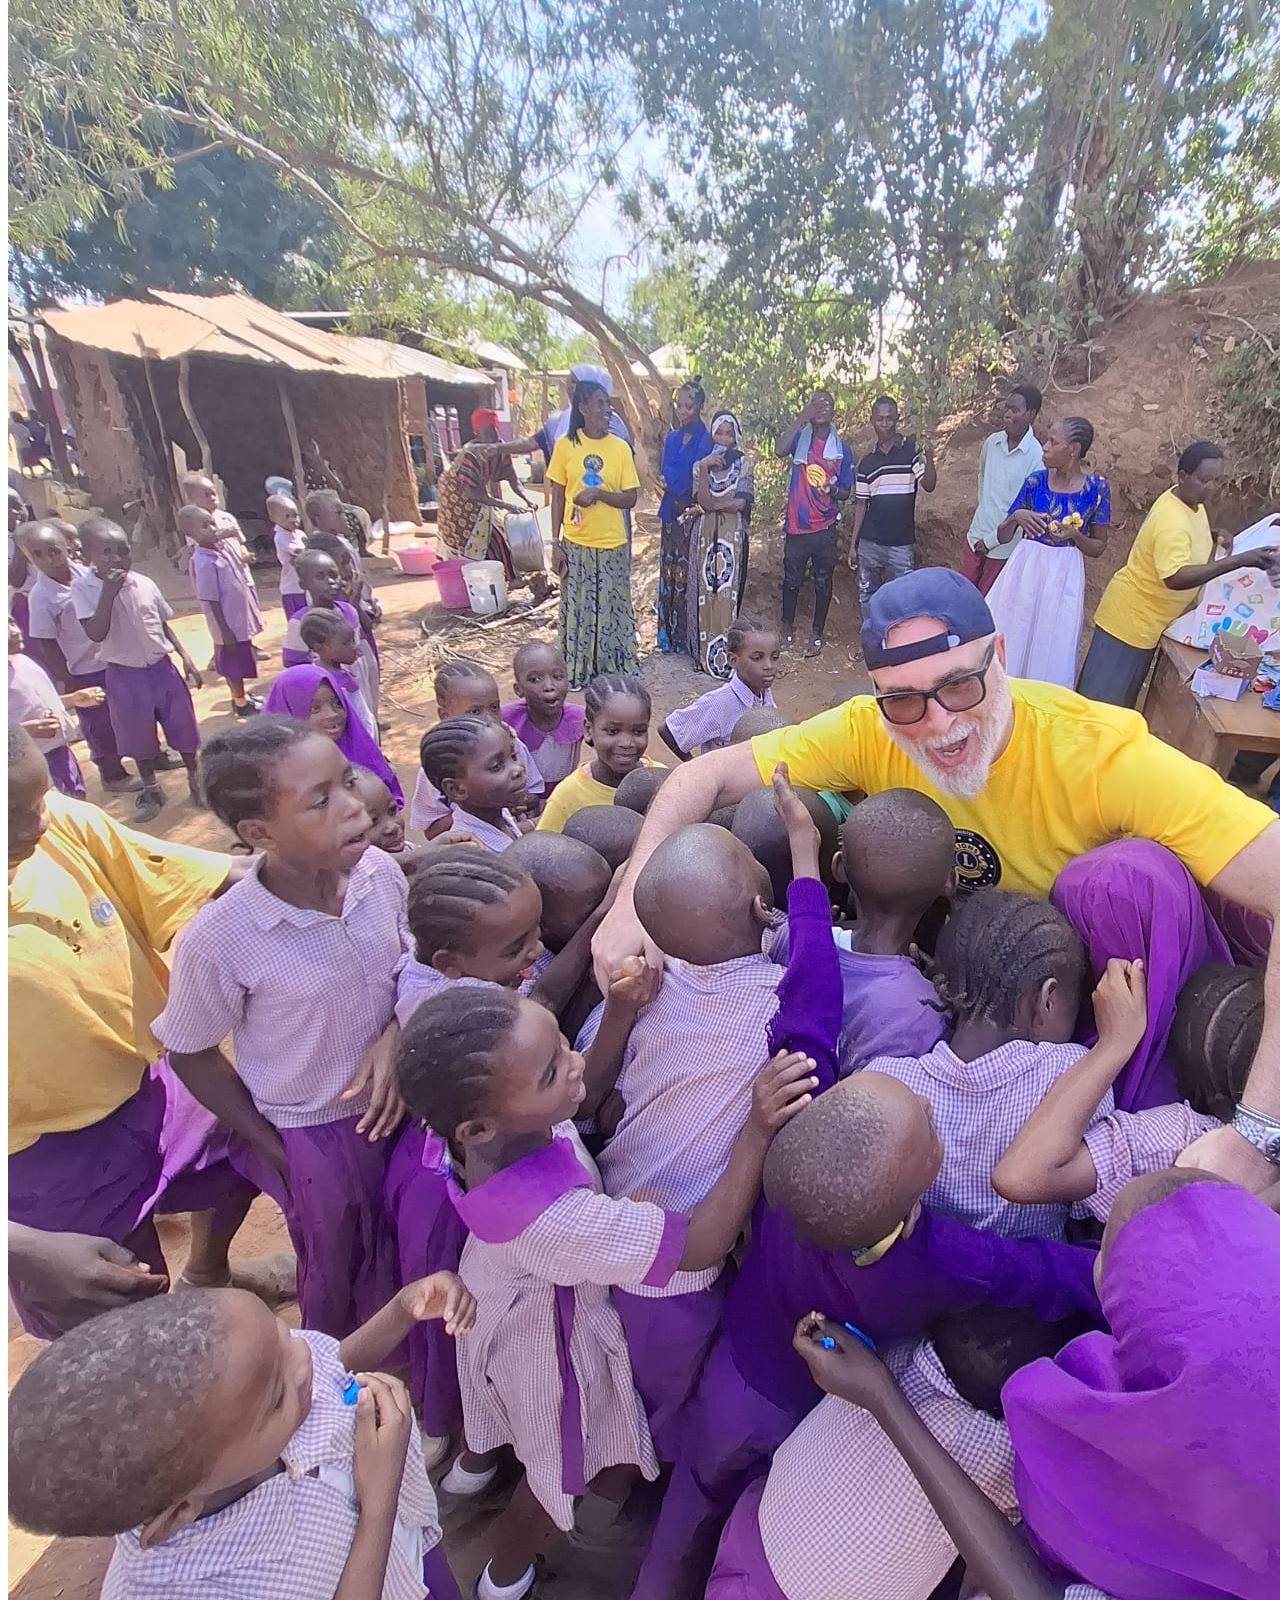
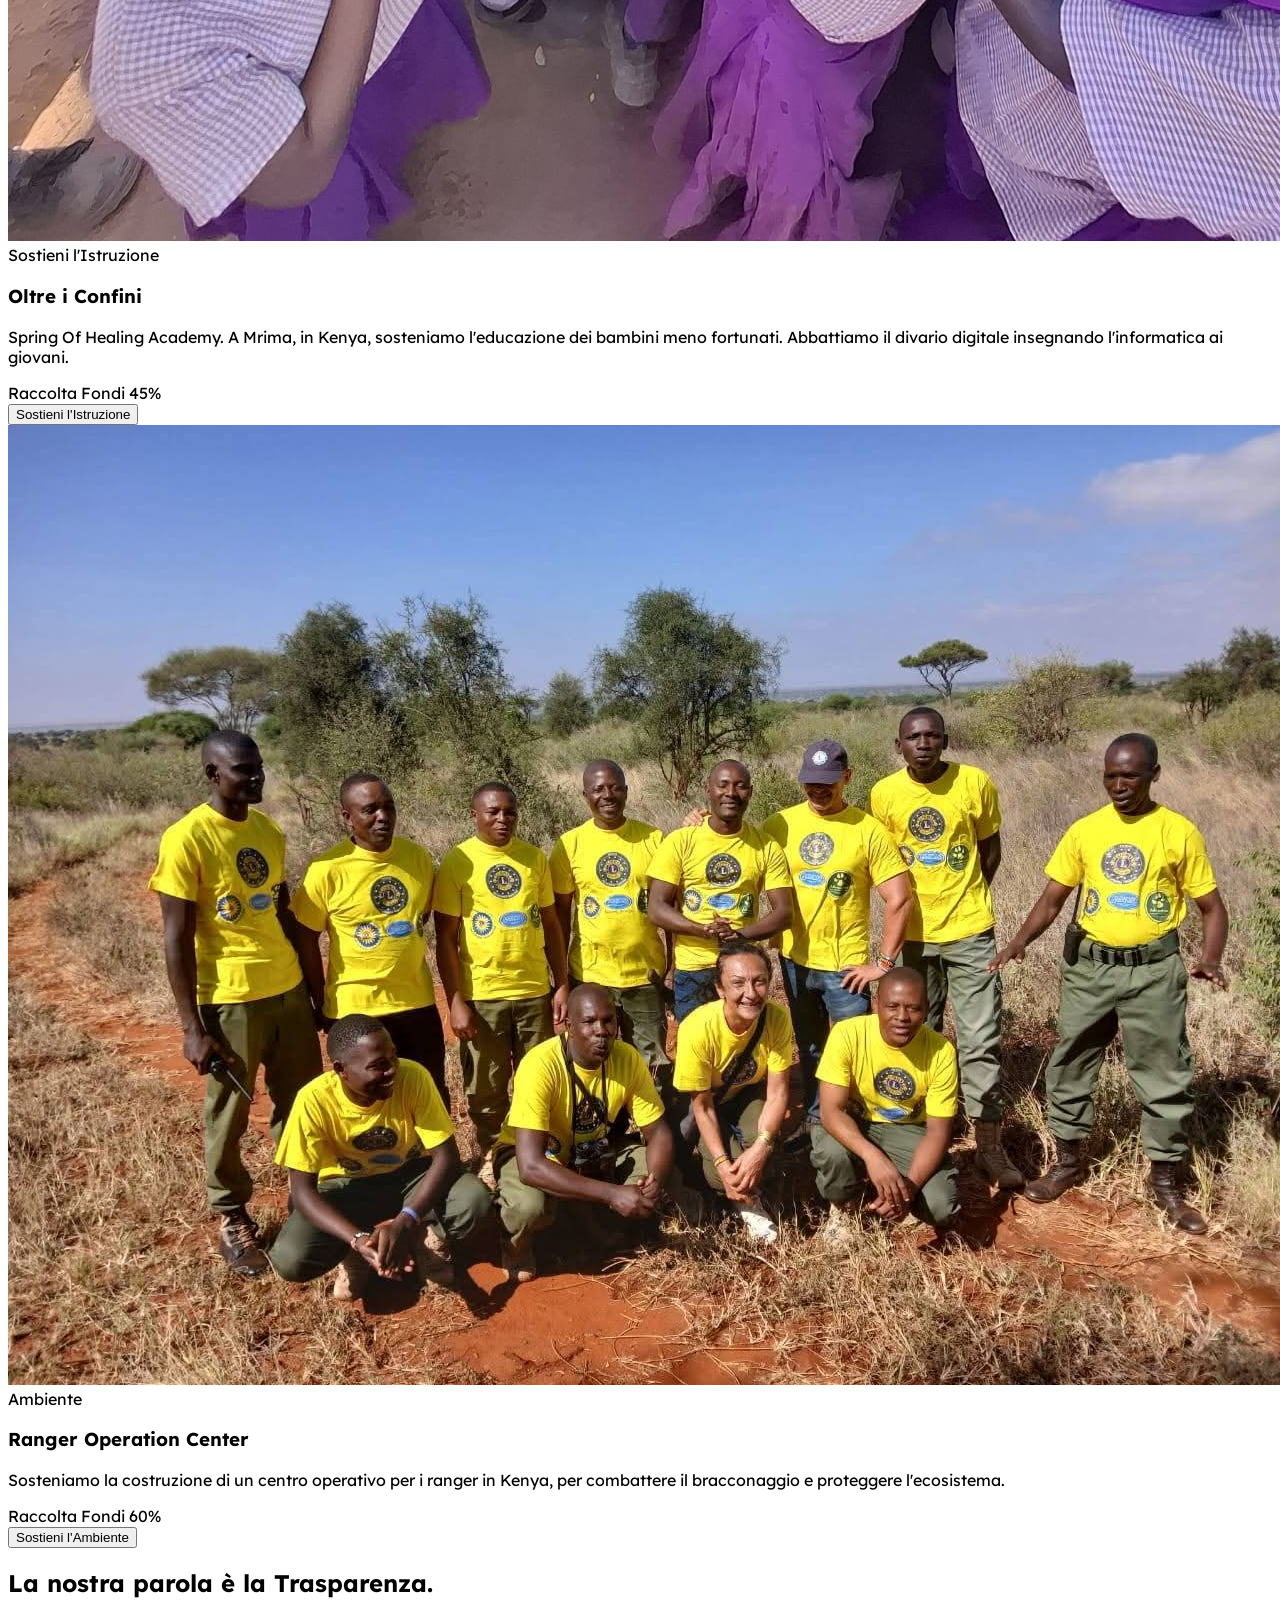
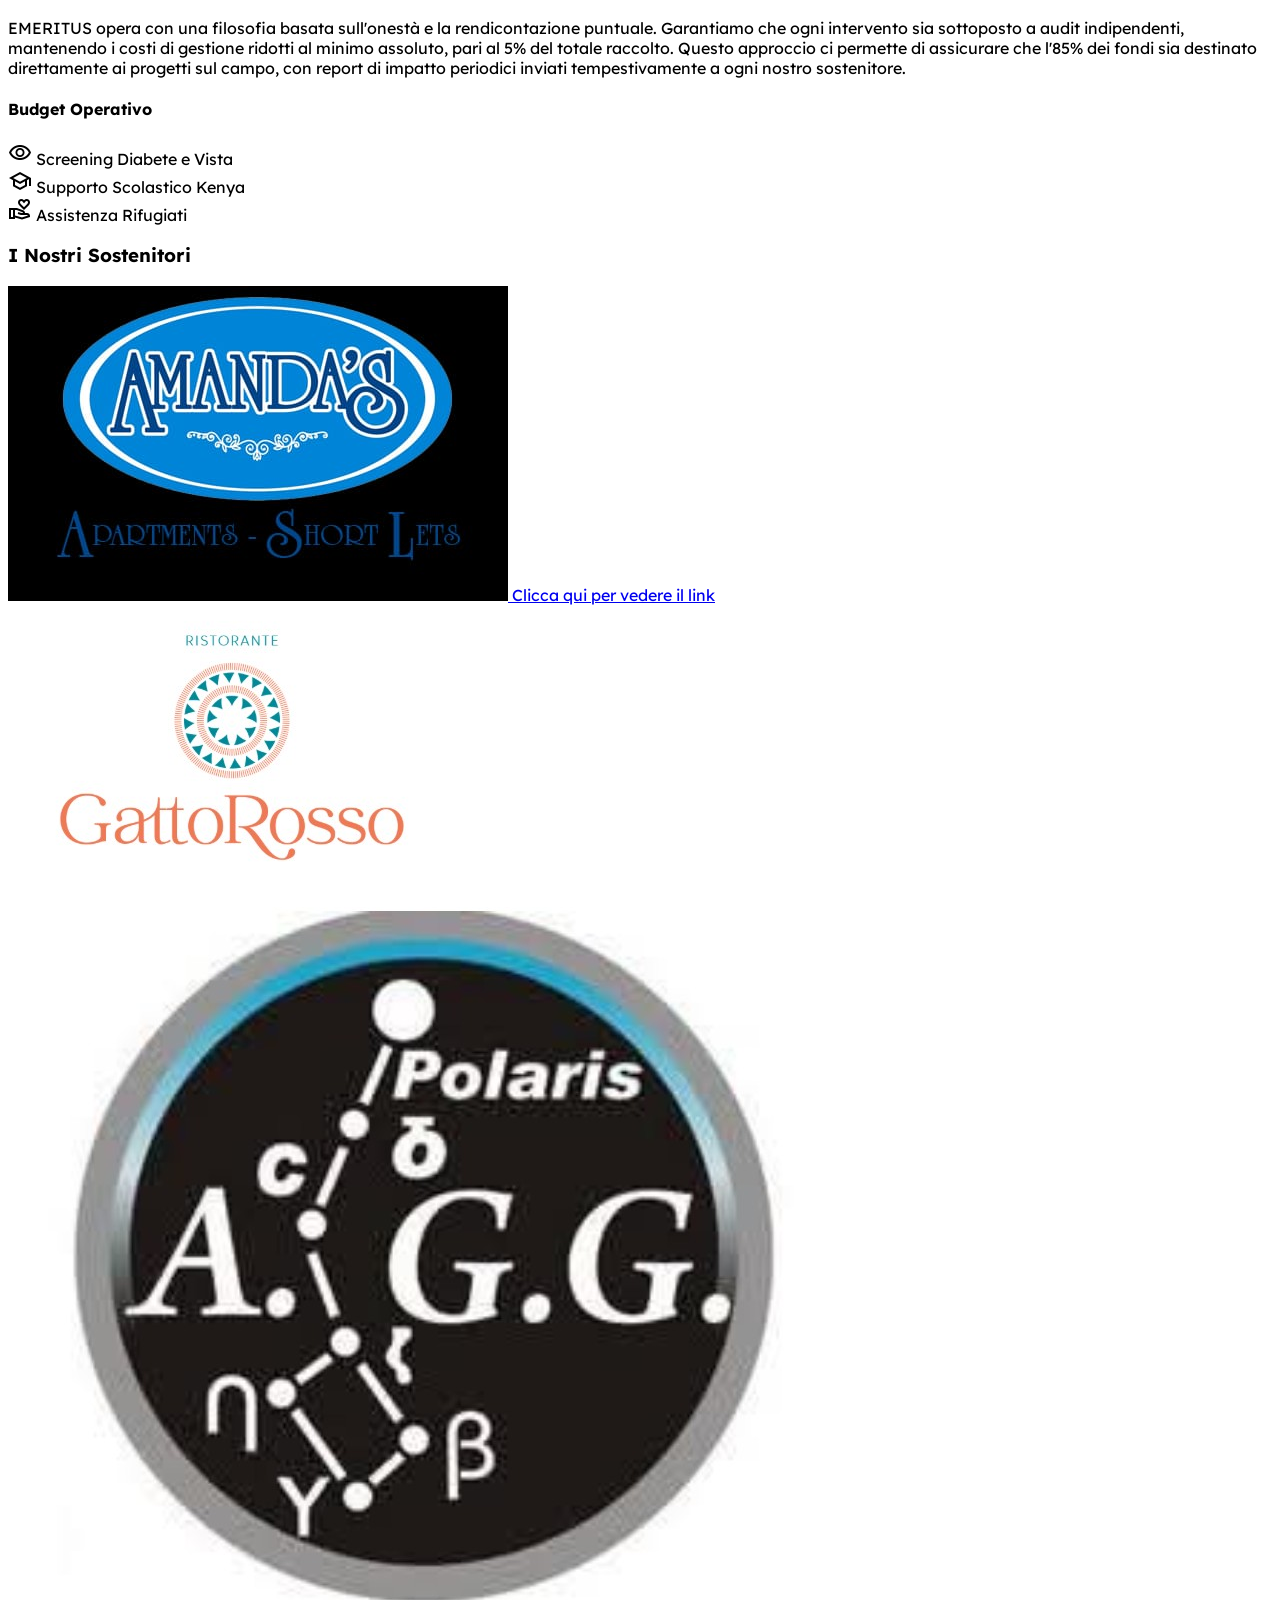
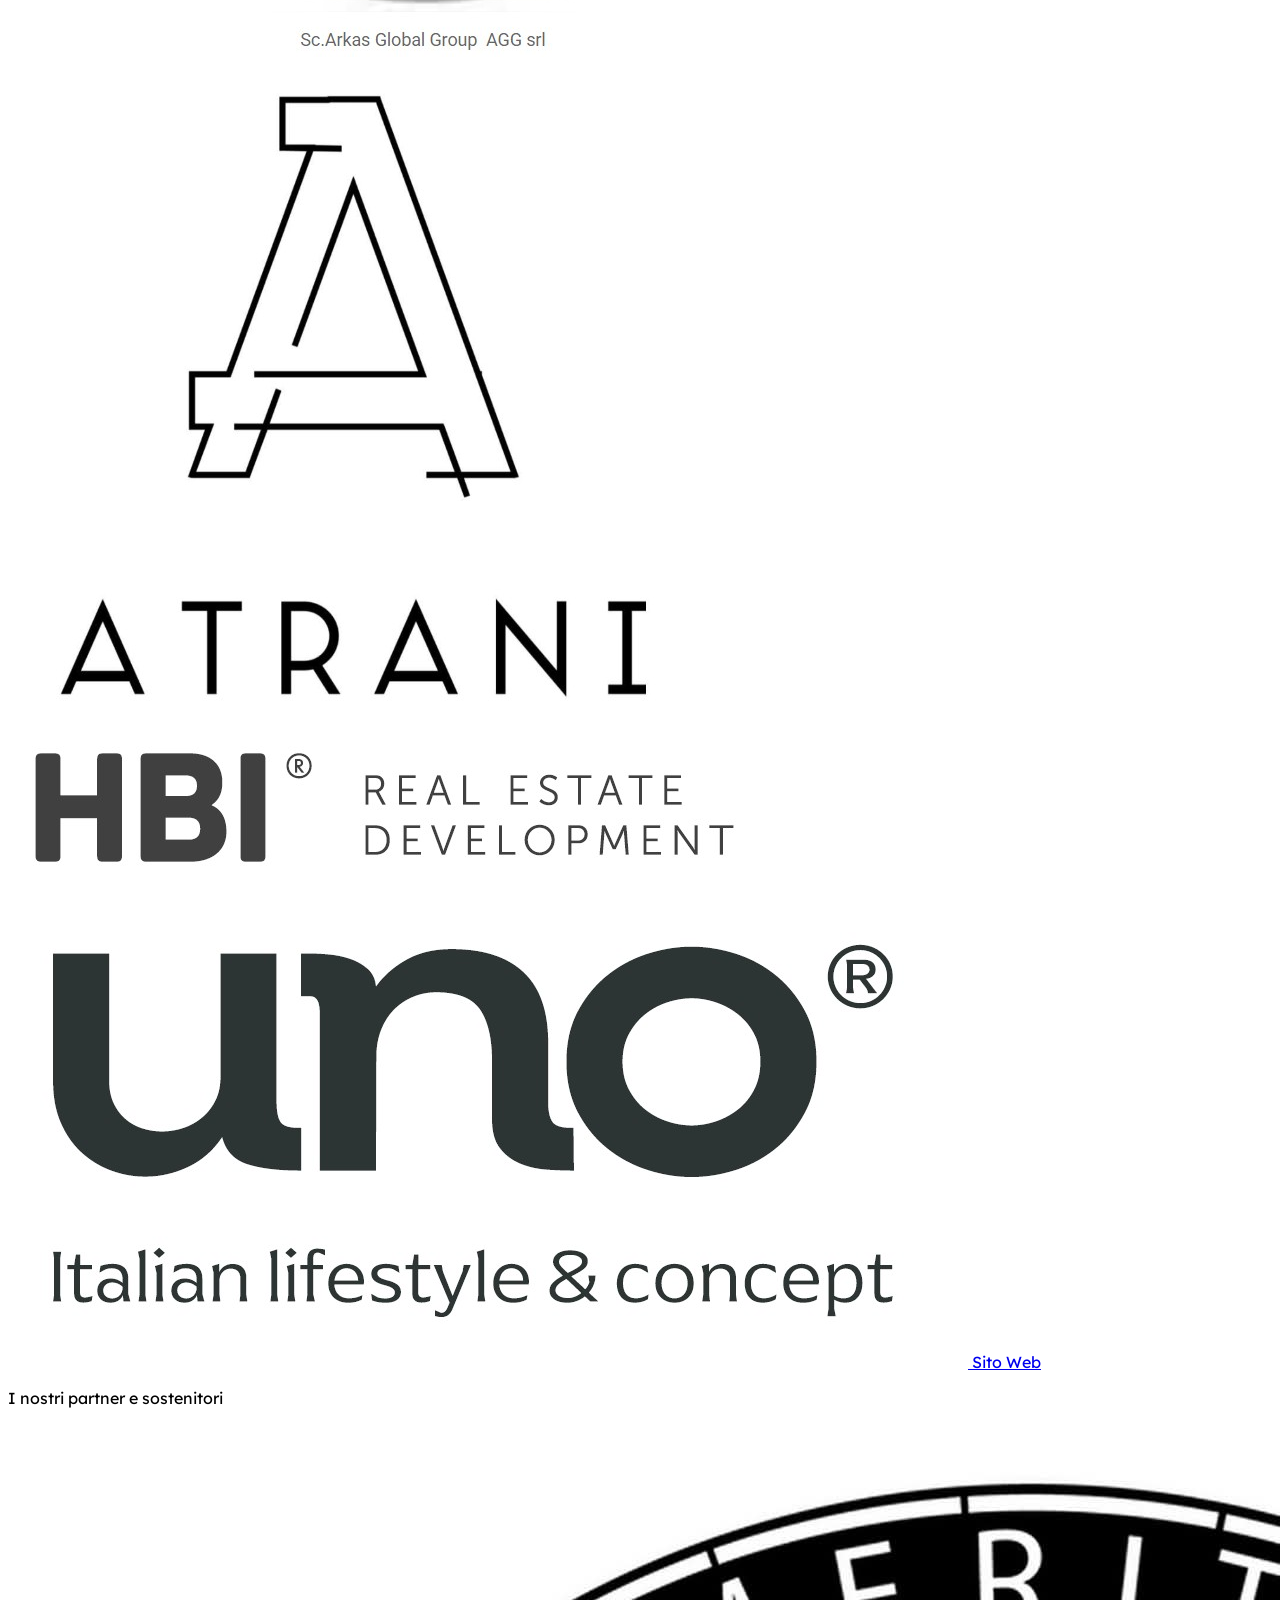
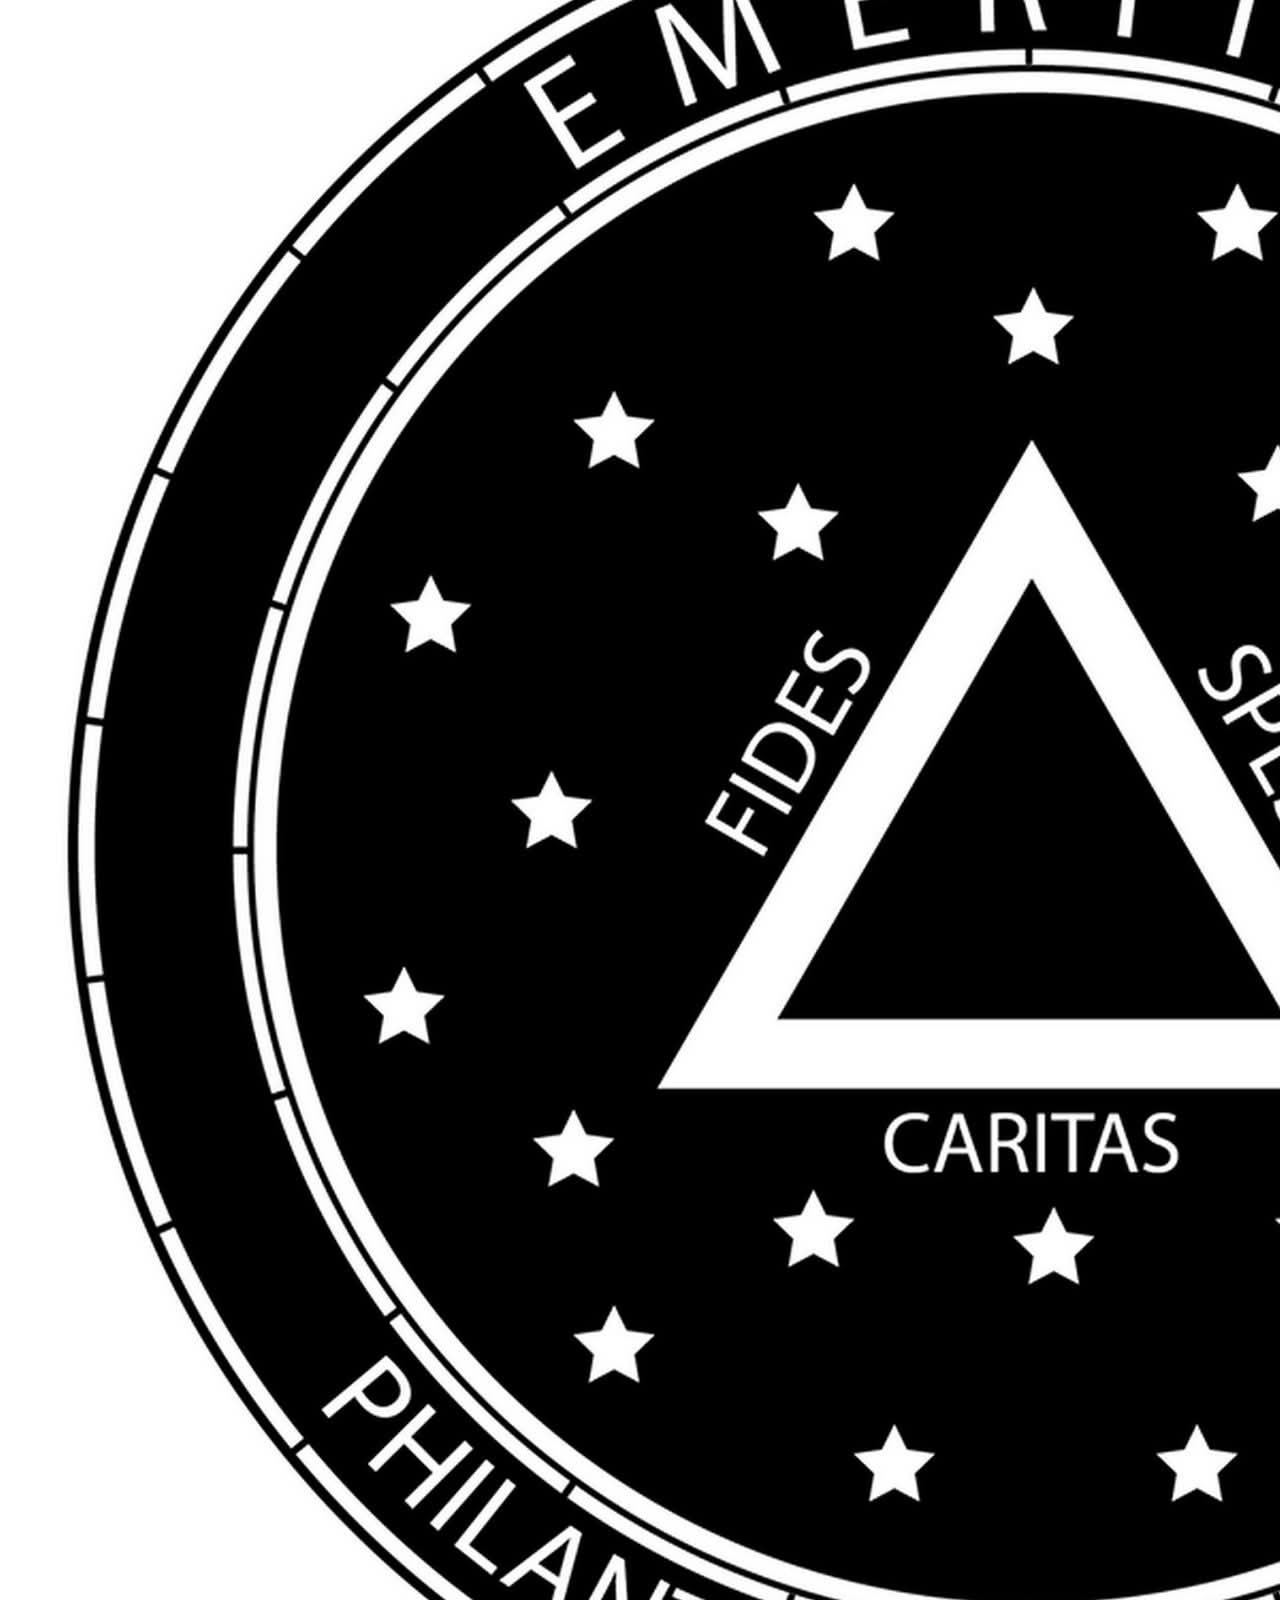
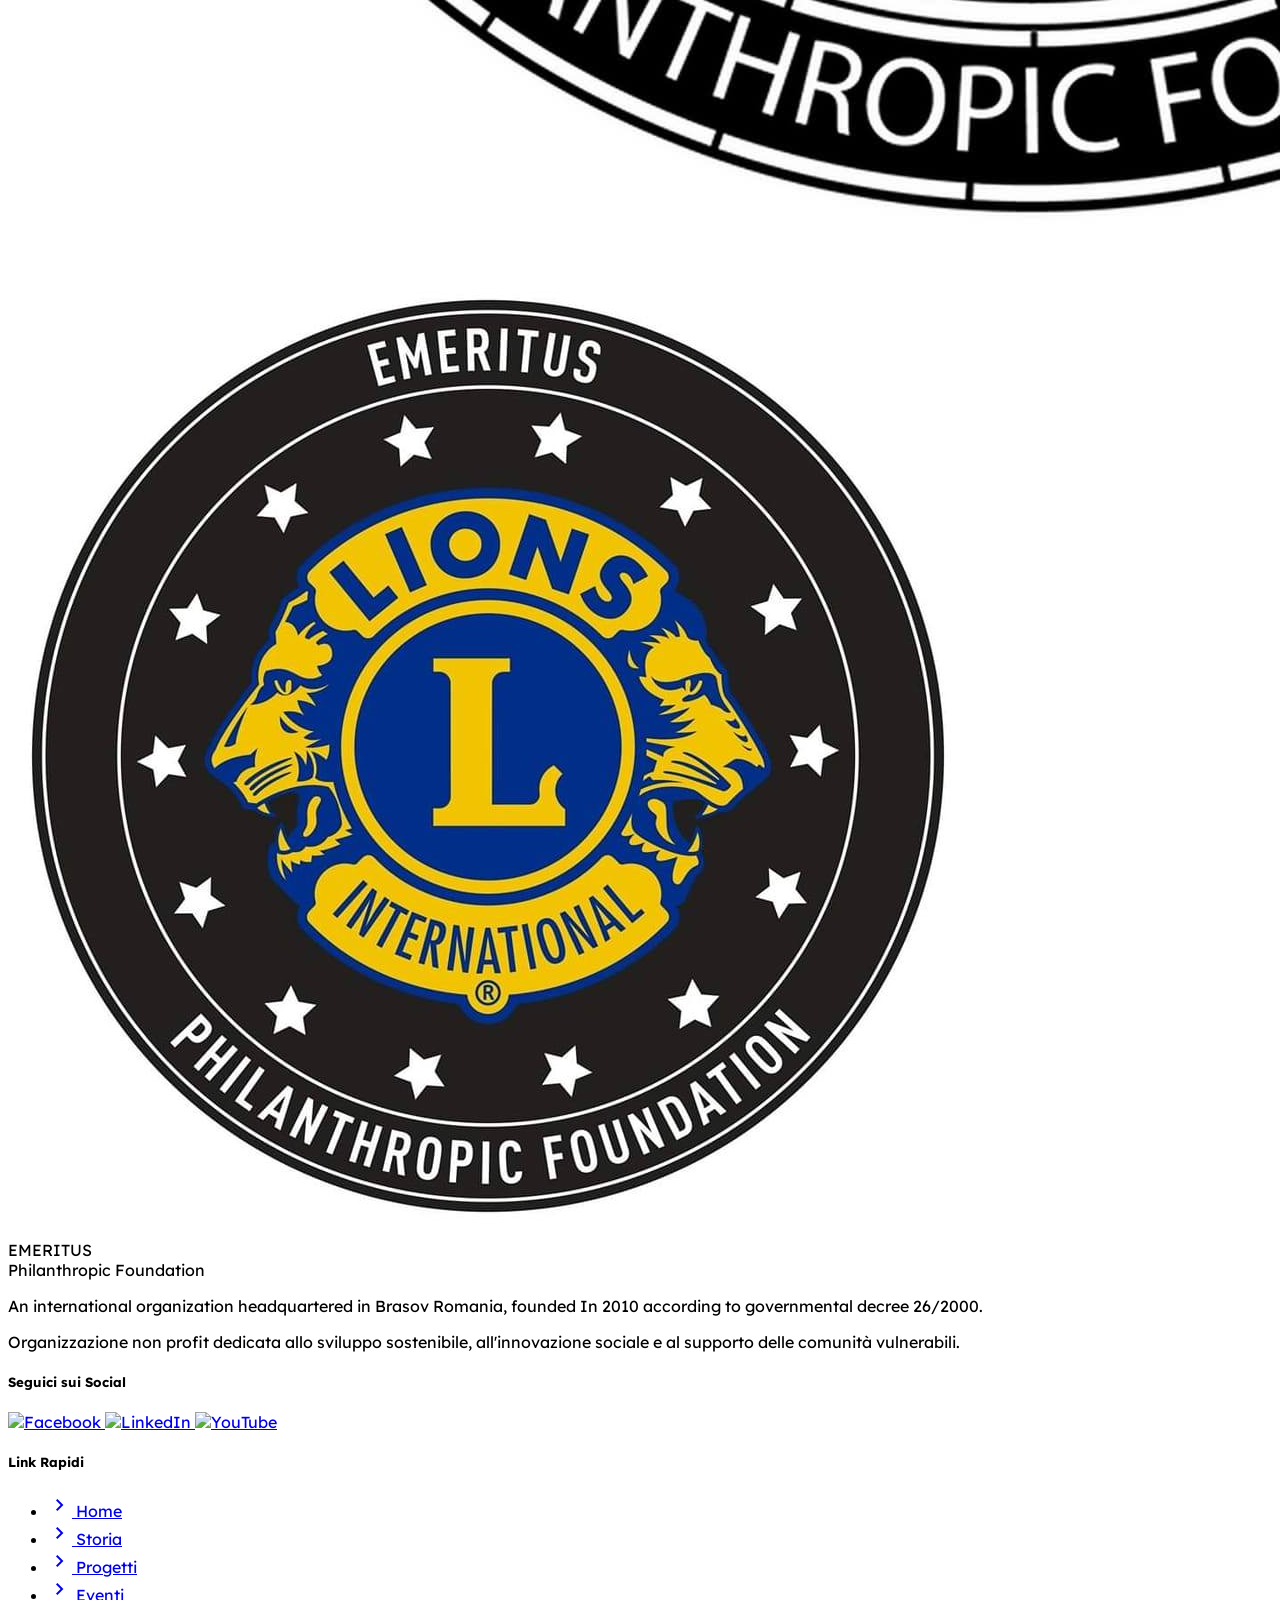
==== commit 56e52ebc: "grande merdone" ====
--- a/index.html
+++ b/index.html
@@ -26,7 +26,8 @@
                     colors: {
                         "primary": "#facc15",
                         "emeritus-yellow": "#facc15",
-                        "emeritus-purple": "#a78bfa"
+                        "emeritus-purple": "#6366f1",
+                        "emeritus-violet": "#a78bfa"
                     }
                 }
             }
@@ -41,6 +42,18 @@
             background: linear-gradient(rgba(0, 0, 0, 0.6), rgba(0, 0, 0, 0.6)), url('assets/images/29.jpeg');
             background-size: cover;
             background-position: center;
+        }
+
+        .modal {
+            display: none;
+            position: fixed;
+            top: 0;
+            left: 0;
+            width: 100%;
+            height: 100%;
+            background-color: rgba(0, 0, 0, 0.8);
+            z-index: 1000;
+            backdrop-filter: blur(8px);
         }
     </style>
     <script src="js/translations.js" defer></script>
@@ -206,8 +219,8 @@
                         <img src="assets/images/05.jpeg"
                             class="w-full h-full object-cover object-[center_20%] transition-transform duration-700 group-hover:scale-110"
                             alt="Scuola">
-                        <div class="absolute inset-0 bg-emeritus-purple/10"></div>
-                        <div class="absolute bottom-6 left-6 bg-white px-4 py-1 rounded-full text-xs font-black text-emeritus-purple uppercase tracking-widest shadow-lg"
+                        <div class="absolute inset-0 bg-blue-900/10"></div>
+                        <div class="absolute bottom-6 left-6 bg-white px-4 py-1 rounded-full text-xs font-black text-blue-900 uppercase tracking-widest shadow-lg"
                             data-i18n="proj_school_tag">
                             Edilizia</div>
                     </div>
@@ -221,13 +234,13 @@
                             <div
                                 class="flex justify-between text-xs font-bold mb-3 uppercase tracking-widest text-gray-400">
                                 <span data-i18n="fundraising">Raccolta Fondi</span>
-                                <span class="text-emeritus-purple">45%</span>
+                                <span class="text-blue-900">45%</span>
                             </div>
                             <div class="w-full bg-gray-100 h-3 rounded-full mb-8">
-                                <div class="bg-emeritus-purple h-3 rounded-full progress-bar" style="width: 45%"></div>
+                                <div class="bg-blue-900 h-3 rounded-full progress-bar" style="width: 45%"></div>
                             </div>
                             <button onclick="openDonateModal()"
-                                class="w-full py-4 bg-emeritus-purple text-white rounded-2xl font-black hover:bg-purple-800 transition shadow-lg shadow-purple-100"
+                                class="w-full py-4 bg-blue-900 text-white rounded-2xl font-black hover:bg-blue-800 transition shadow-lg shadow-blue-200"
                                 data-i18n="btn_support_edu">Sostieni
                                 l'Istruzione</button>
                         </div>
@@ -277,27 +290,26 @@
                         <img src="assets/images/WhatsApp Image 2026-02-05 at 18.36.23.jpeg"
                             class="w-full h-full object-cover transition-transform duration-700 group-hover:scale-110"
                             alt="IT Training">
-                        <div class="absolute inset-0 bg-blue-900/10"></div>
-                        <div class="absolute bottom-6 left-6 bg-white px-4 py-1 rounded-full text-xs font-black text-blue-900 uppercase tracking-widest shadow-lg"
-                            data-i18n="proj_it_tag">
-                            Tech</div>
+                        <div class="absolute inset-0 bg-emeritus-violet/10"></div>
+                        <div class="absolute bottom-6 left-6 bg-white px-4 py-1 rounded-full text-xs font-black text-emeritus-violet uppercase tracking-widest shadow-lg"
+                        data-i18n="proj_it_tag">
+                            Sostieni l'Istruzione</div>
                     </div>
                     <div class="p-10 flex flex-col flex-grow">
-                        <h3 class="text-2xl font-black mb-4 text-blue-900" data-i18n="proj_it_title">IT Training</h3>
-                        <p class="text-gray-600 text-sm mb-8 leading-relaxed" data-i18n="proj_it_desc">Corsi di
-                            informatica.</p>
+                        <h3 class="text-2xl font-black mb-4 text-blue-900" data-i18n="proj_it_title">Oltre i Confini</h3>
+                        <p class="text-gray-600 text-sm mb-8 leading-relaxed" data-i18n="proj_it_desc">Spring Of Healing Academy. A Mrima, in Kenya, sosteniamo l'educazione dei bambini meno fortunati. Abbattiamo il divario digitale insegnando l'informatica ai giovani.</p>
                         <div class="mt-auto">
                             <div
                                 class="flex justify-between text-xs font-bold mb-3 uppercase tracking-widest text-gray-400">
                                 <span data-i18n="fundraising">Raccolta Fondi</span>
-                                <span class="text-blue-900">45%</span>
+                                <span class="text-emeritus-violet">45%</span>
                             </div>
                             <div class="w-full bg-gray-100 h-3 rounded-full mb-8">
-                                <div class="bg-blue-900 h-3 rounded-full progress-bar" style="width: 45%"></div>
+                                <div class="bg-emeritus-violet h-3 rounded-full progress-bar" style="width: 45%"></div>
                             </div>
                             <button onclick="openDonateModal()"
-                                class="w-full py-4 bg-blue-900 text-white rounded-2xl font-black hover:bg-blue-800 transition shadow-lg shadow-blue-200"
-                                data-i18n="btn_support_it">Sostieni</button>
+                                class="w-full py-4 bg-emeritus-violet text-white rounded-2xl font-black hover:bg-violet-500 transition shadow-lg shadow-violet-200"
+                                data-i18n="btn_support_it">Sostieni l'Istruzione</button>
                         </div>
                     </div>
                 </div>
@@ -539,27 +551,46 @@
                 <div class="mt-8 pt-8 border-t border-gray-100">
                     <h4 class="text-sm font-black text-gray-400 uppercase tracking-widest mb-4"
                         data-i18n="modal_bank_title">Bonifico Bancario</h4>
-                    <div class="bg-gray-50 p-6 rounded-2xl space-y-3 text-sm text-blue-900 border border-gray-100">
-                        <div class="flex justify-between items-center">
-                            <span class="font-bold text-gray-400 text-xs uppercase tracking-wider"
-                                data-i18n="modal_bank_iban">IBAN</span>
-                            <span class="font-mono font-black text-lg select-all">RO73 RNCB 0073 1234 5678 9012</span>
-                        </div>
-                        <div class="flex justify-between items-center">
-                            <span class="font-bold text-gray-400 text-xs uppercase tracking-wider"
-                                data-i18n="modal_bank_bic">BIC/SWIFT</span>
-                            <span class="font-mono font-black select-all">RNCRDROBU</span>
-                        </div>
-                        <div class="flex justify-between items-center">
-                            <span class="font-bold text-gray-400 text-xs uppercase tracking-wider"
-                                data-i18n="modal_bank_holder">Intestatario</span>
-                            <span class="font-bold text-right select-all">Lions Club Emeritus Brașov</span>
-                        </div>
-                        <div class="flex justify-between items-center">
-                            <span class="font-bold text-gray-400 text-xs uppercase tracking-wider"
-                                data-i18n="modal_bank_reason">Causale</span>
-                            <span class="italic text-gray-500 select-all" data-i18n="modal_bank_reason_text">Donazione
-                                Liberale</span>
+                    
+                    <div class="space-y-4">
+                        <!-- RON -->
+                        <div class="bg-gray-50 p-4 rounded-xl border border-gray-100">
+                            <div class="flex justify-between items-center mb-1">
+                                <span class="text-[10px] font-black text-blue-900 bg-primary/20 px-2 py-0.5 rounded">RON</span>
+                                <span class="text-[9px] font-bold text-gray-400 uppercase tracking-widest" data-i18n="bank_ron">Moneta Rumena</span>
+                            </div>
+                            <span class="font-mono font-black text-[13px] select-all text-blue-900">RO82BRMA081102556327RO01</span>
+                        </div>
+                        <!-- EUR -->
+                        <div class="bg-gray-50 p-4 rounded-xl border border-gray-100">
+                            <div class="flex justify-between items-center mb-1">
+                                <span class="text-[10px] font-black text-blue-900 bg-primary/20 px-2 py-0.5 rounded">EUR</span>
+                                <span class="text-[9px] font-bold text-gray-400 uppercase tracking-widest" data-i18n="bank_eur">Euro</span>
+                            </div>
+                            <span class="font-mono font-black text-[13px] select-all text-blue-900">RO39BRMA081102556327EU01</span>
+                        </div>
+                        <!-- USD -->
+                        <div class="bg-gray-50 p-4 rounded-xl border border-gray-100">
+                            <div class="flex justify-between items-center mb-1">
+                                <span class="text-[10px] font-black text-blue-900 bg-primary/20 px-2 py-0.5 rounded">USD</span>
+                                <span class="text-[9px] font-bold text-gray-400 uppercase tracking-widest" data-i18n="bank_usd">Dollari</span>
+                            </div>
+                            <span class="font-mono font-black text-[13px] select-all text-blue-900">RO96BRMA081102556327US01</span>
+                        </div>
+                    </div>
+
+                    <div class="mt-4 p-4 bg-blue-900/5 rounded-xl space-y-2 text-[11px]">
+                        <div class="flex justify-between">
+                            <span class="font-bold text-gray-400 uppercase" data-i18n="modal_bank_holder">Intestatario</span>
+                            <span class="font-black text-blue-900 uppercase">ASOCIATIA EMERITUS</span>
+                        </div>
+                        <div class="flex justify-between">
+                            <span class="font-bold text-gray-400 uppercase" data-i18n="bank_name_label">Banca</span>
+                            <span class="font-bold text-blue-900">EXIM BANCA ROMANEASCA</span>
+                        </div>
+                        <div class="flex justify-between border-t border-blue-900/10 pt-2">
+                            <span class="font-bold text-gray-400 uppercase">SWIFT</span>
+                            <span class="font-black text-blue-900">BRMAROBUXXX</span>
                         </div>
                     </div>
                 </div>
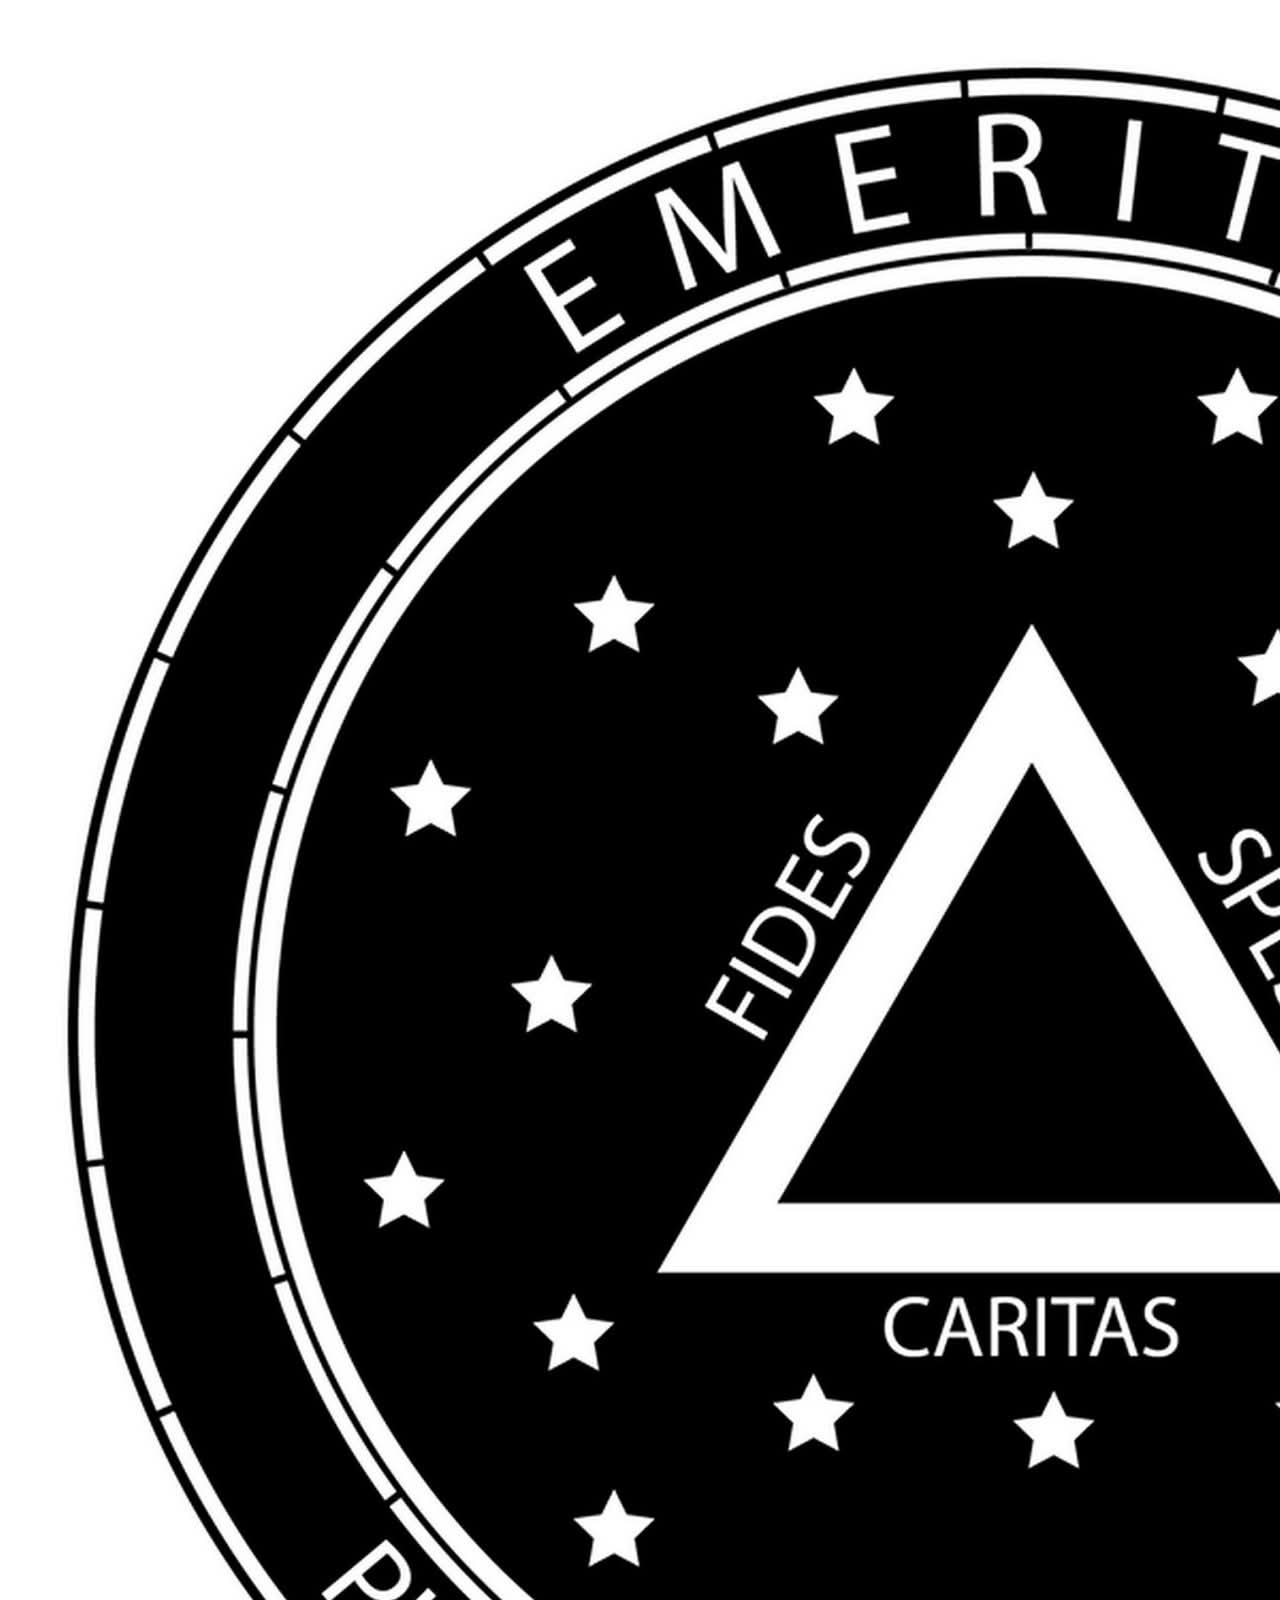
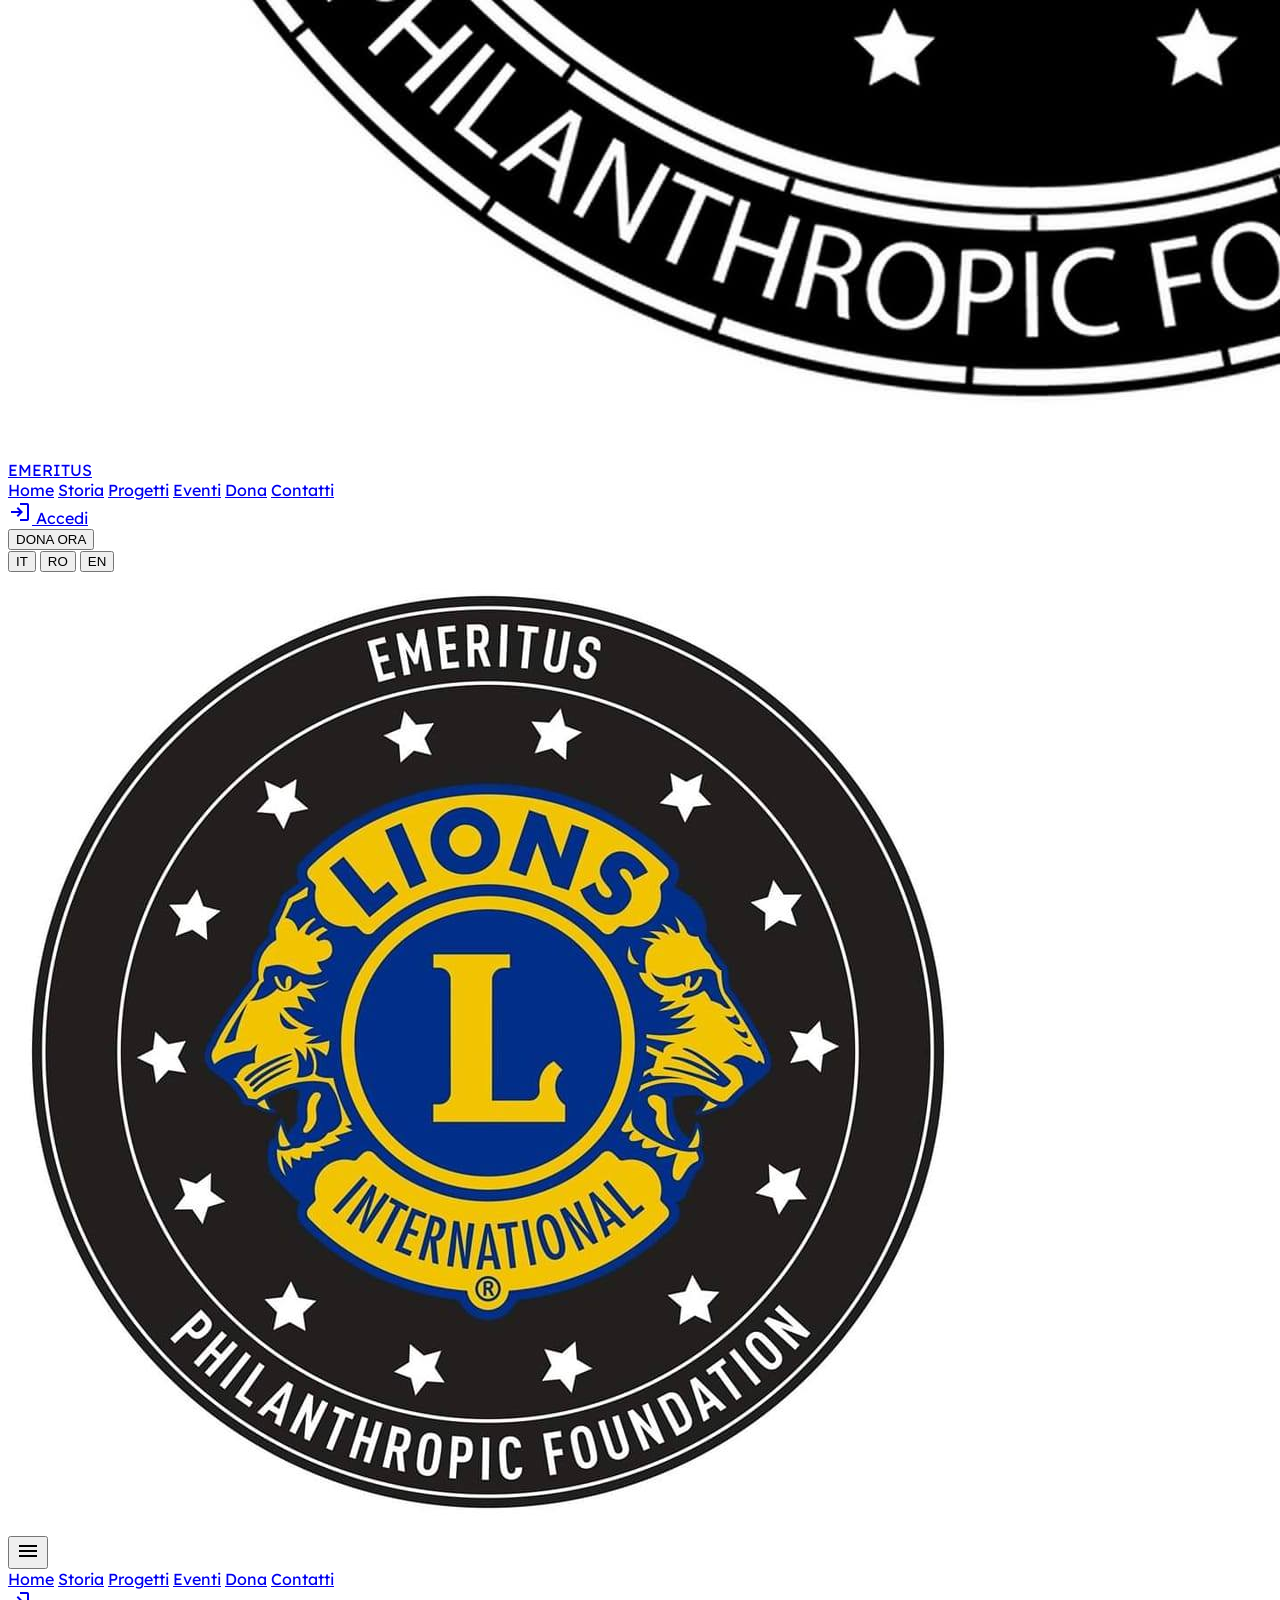
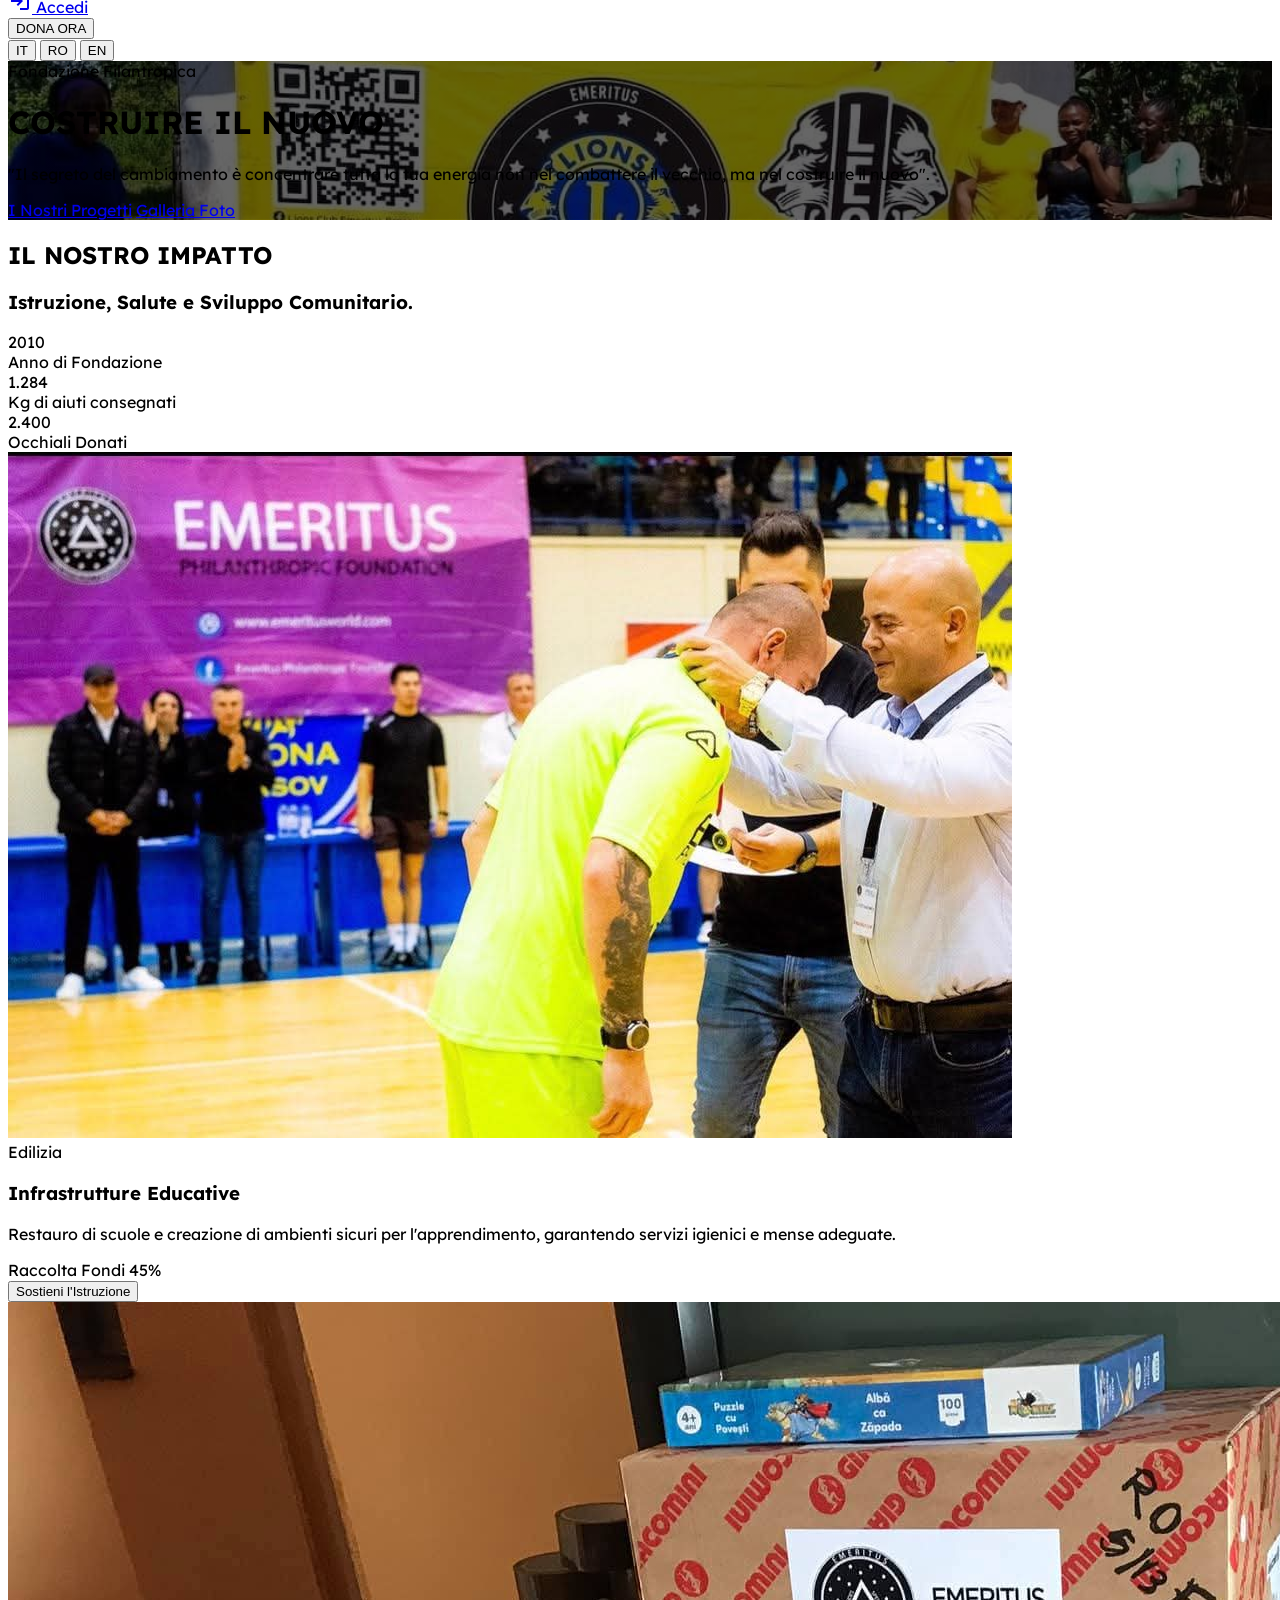
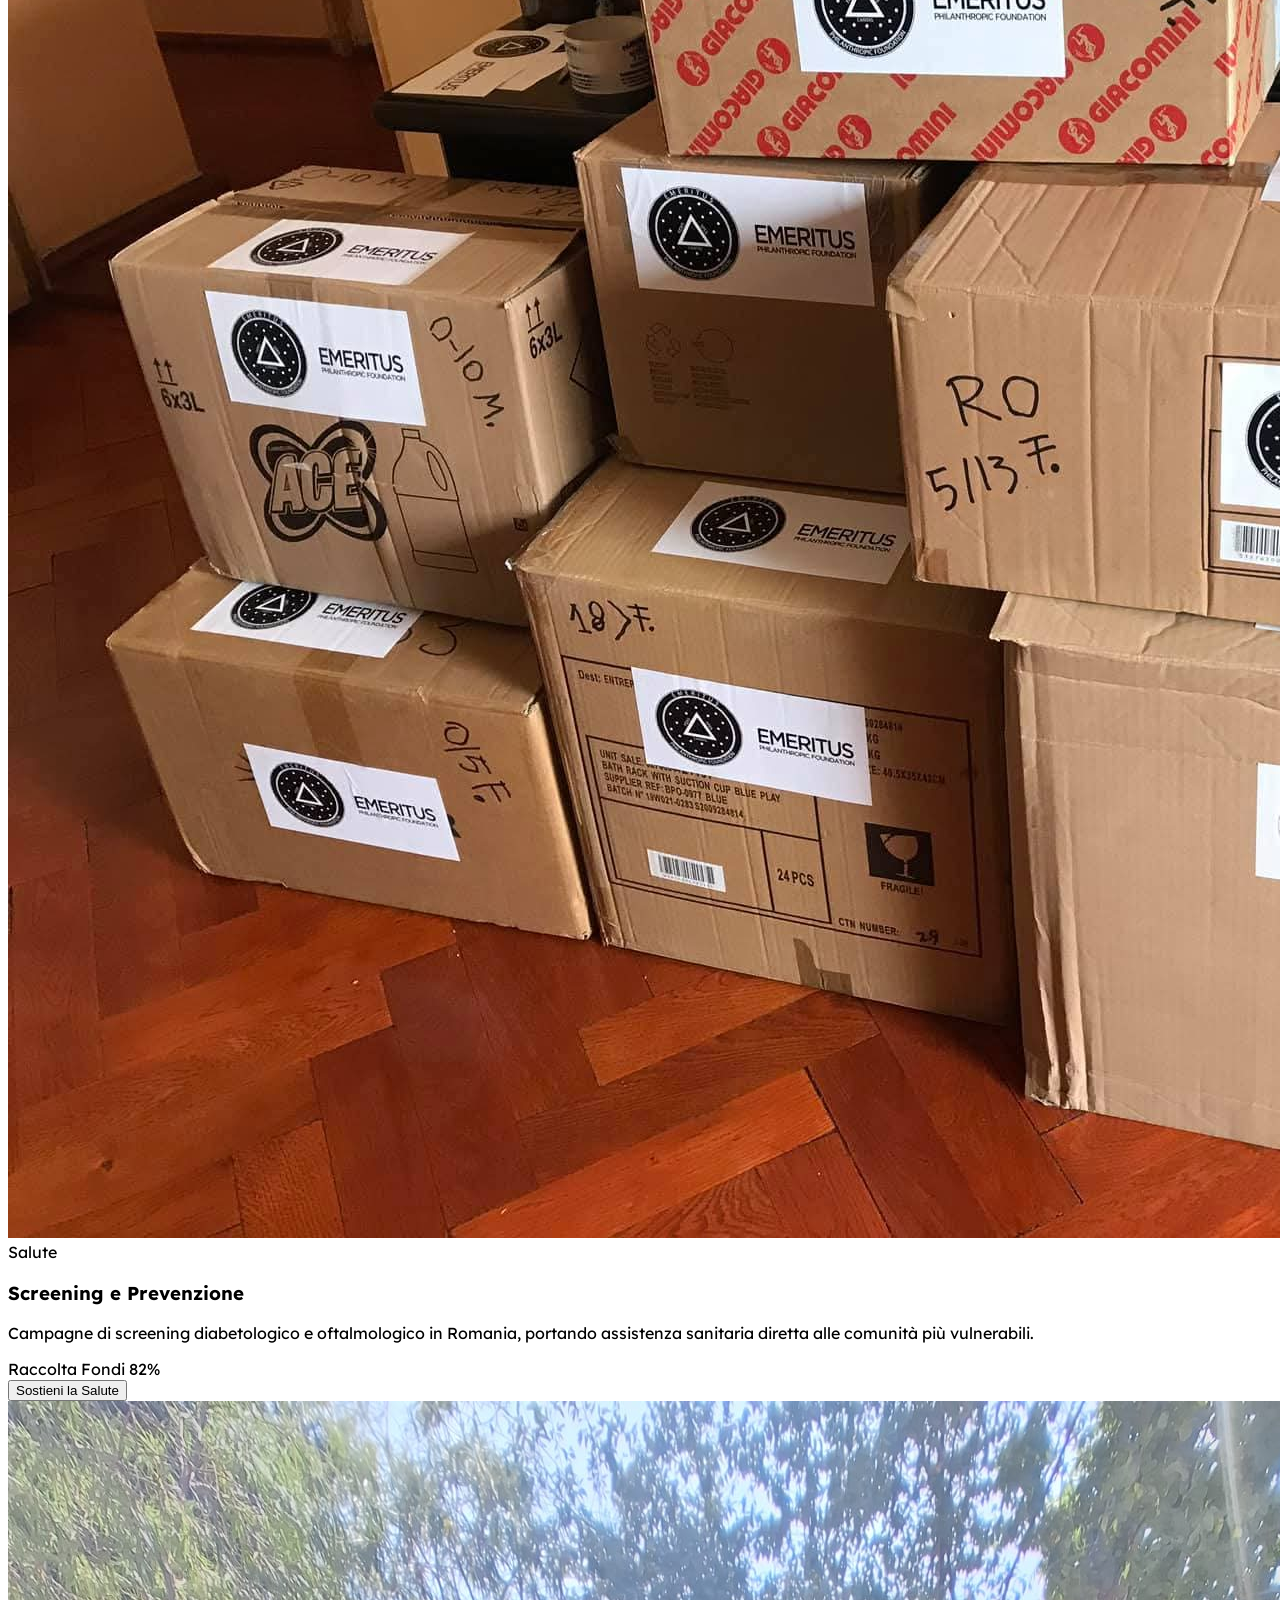
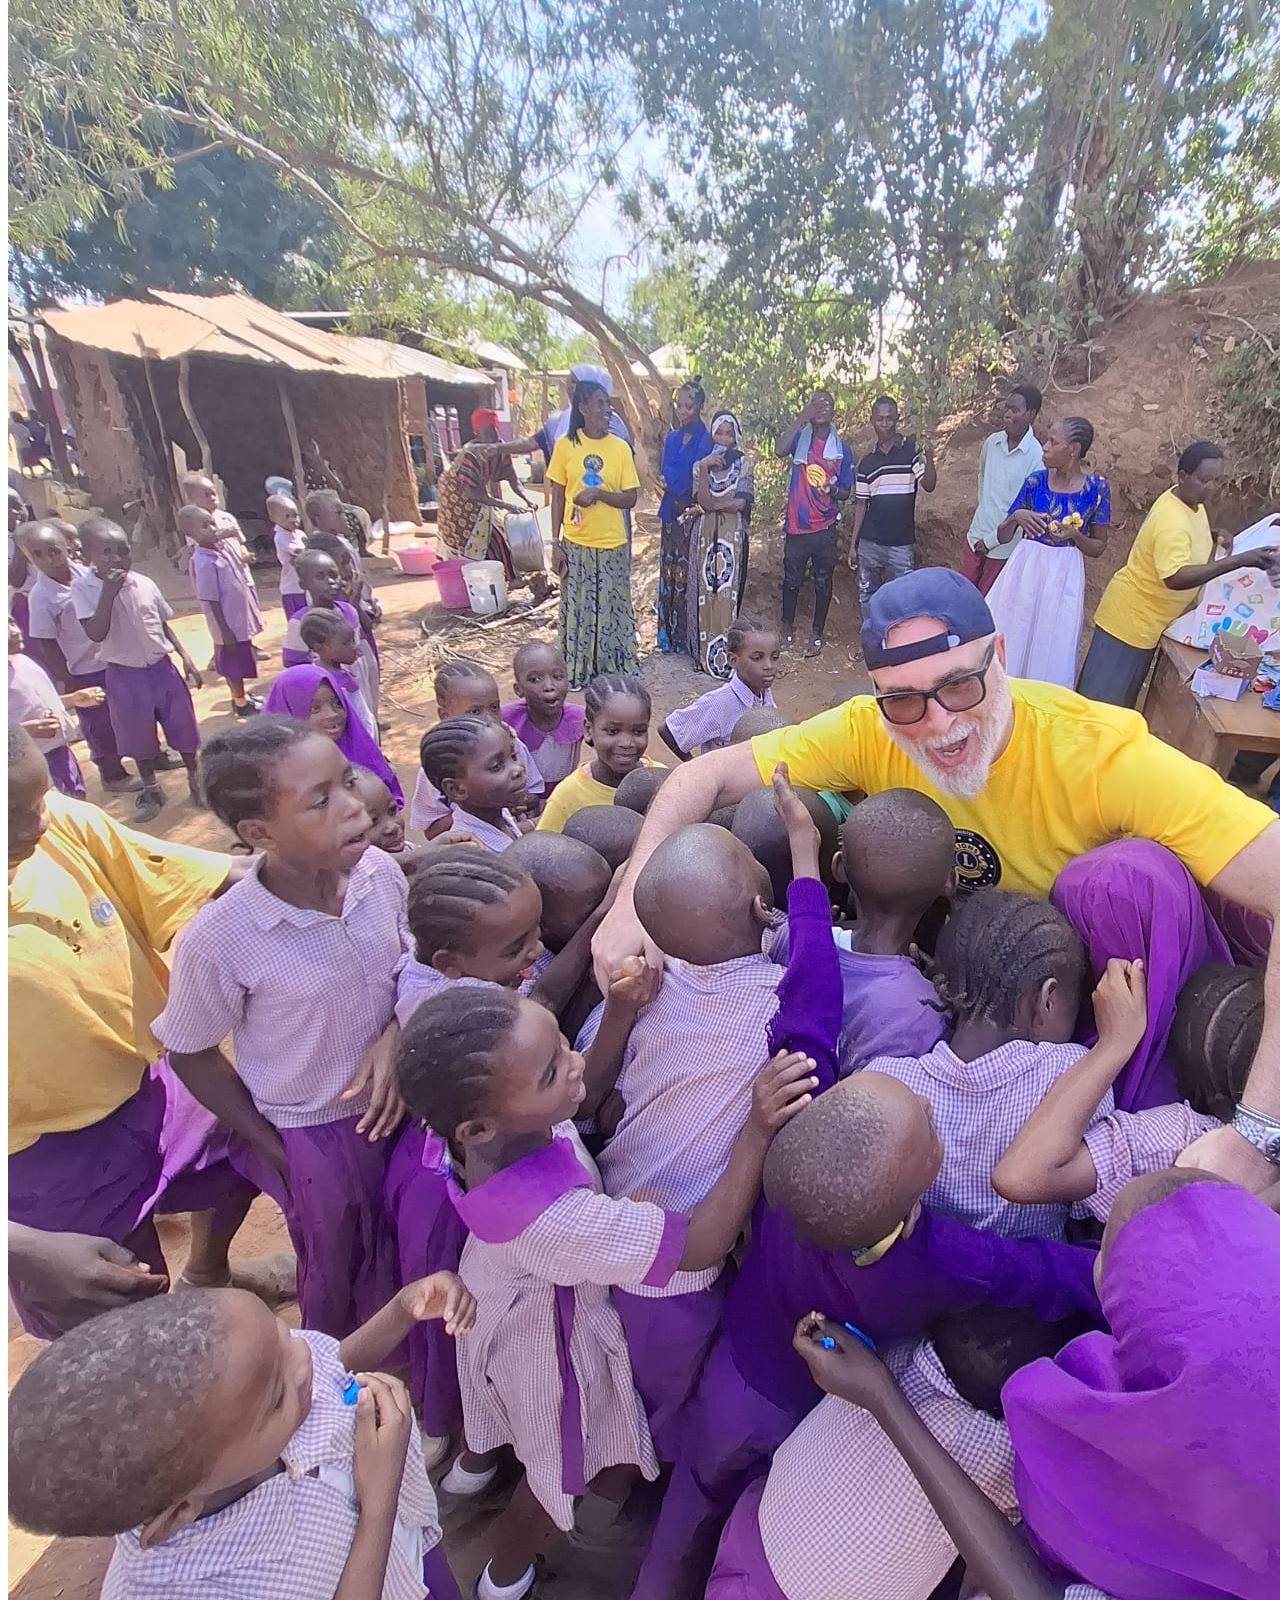
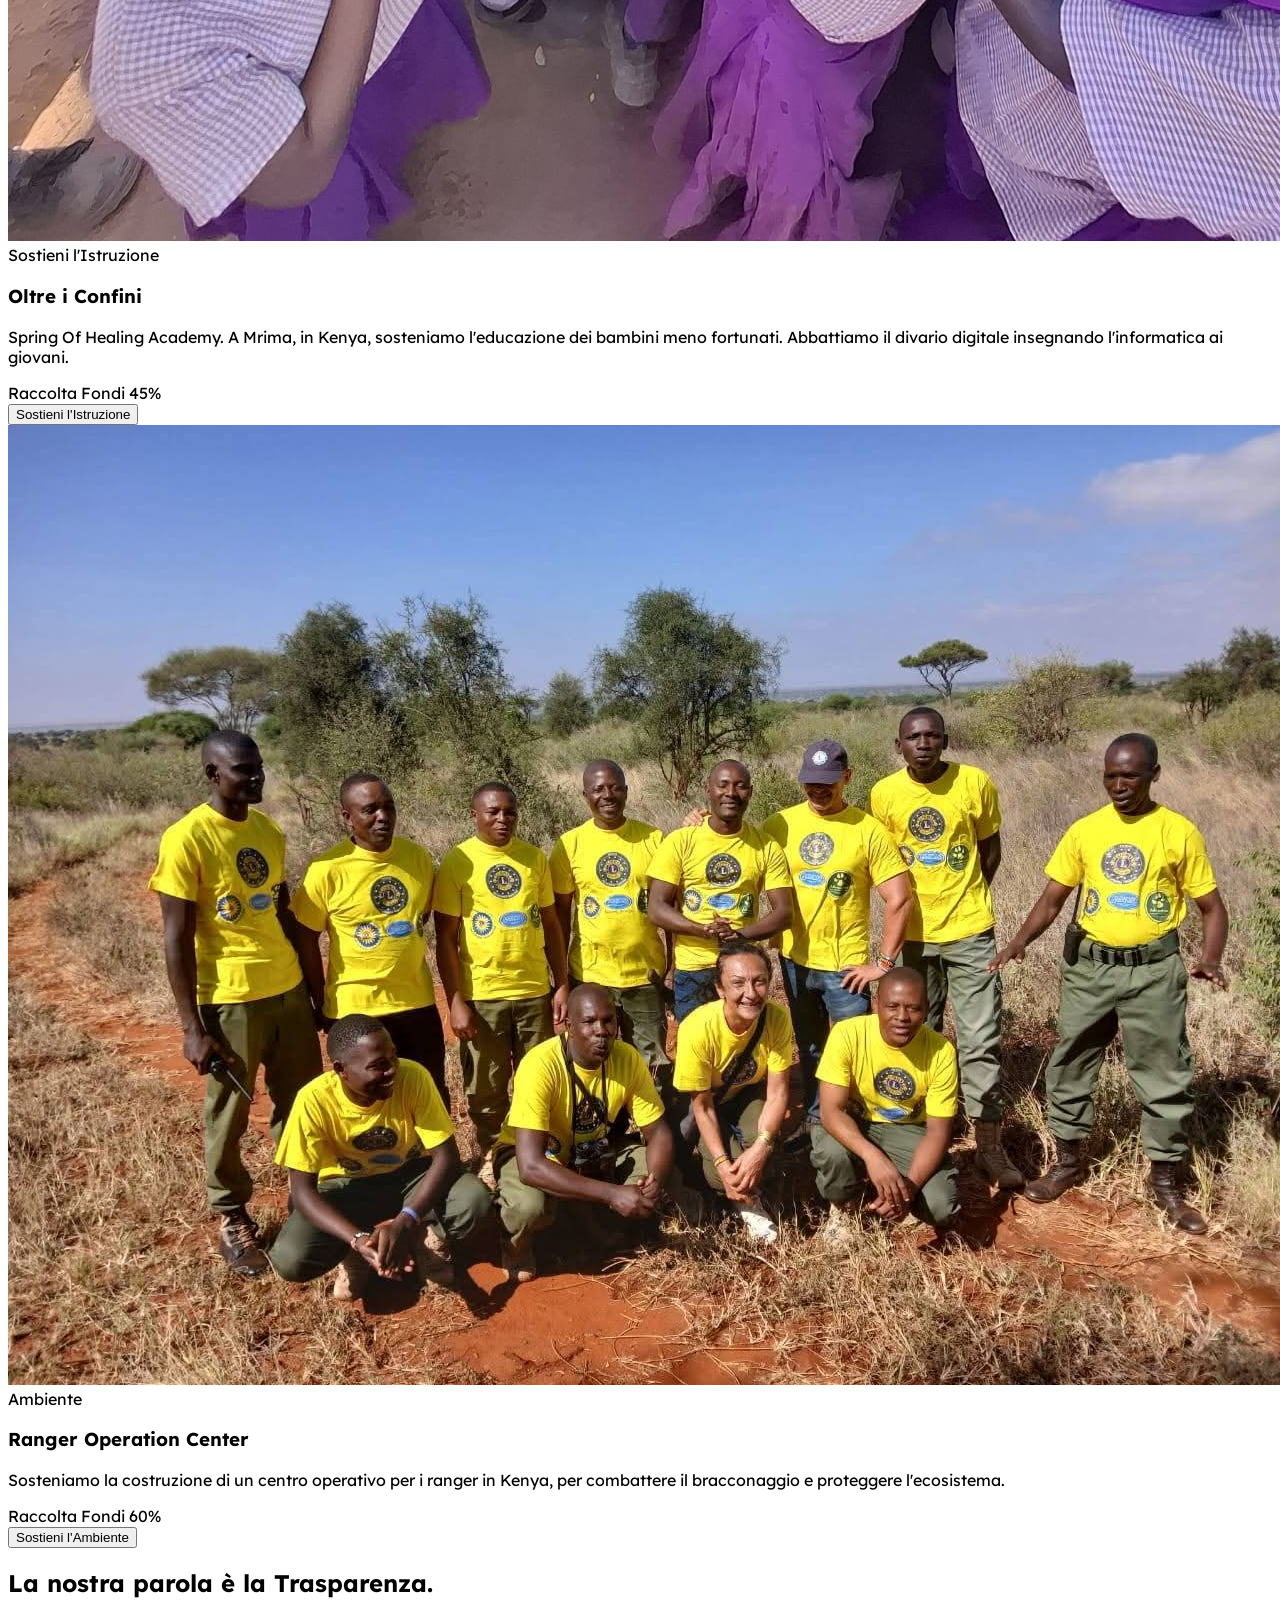
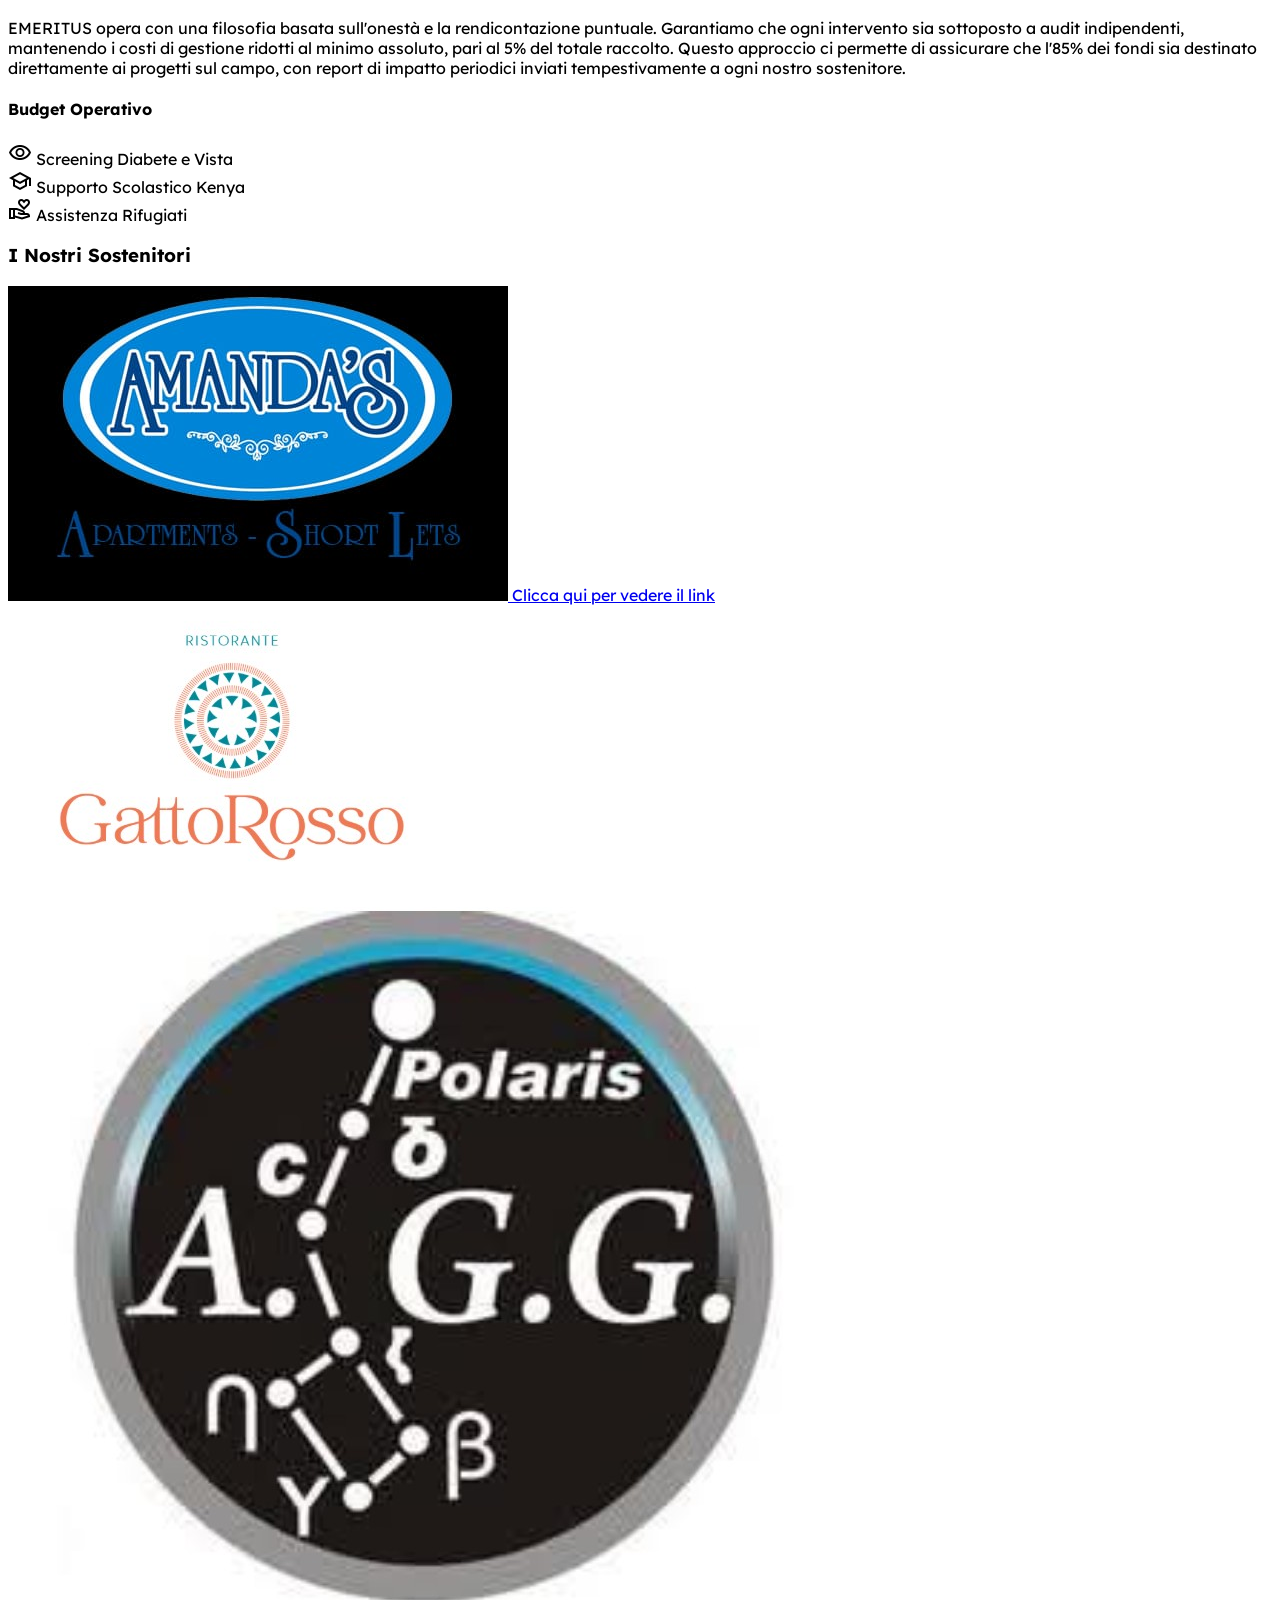
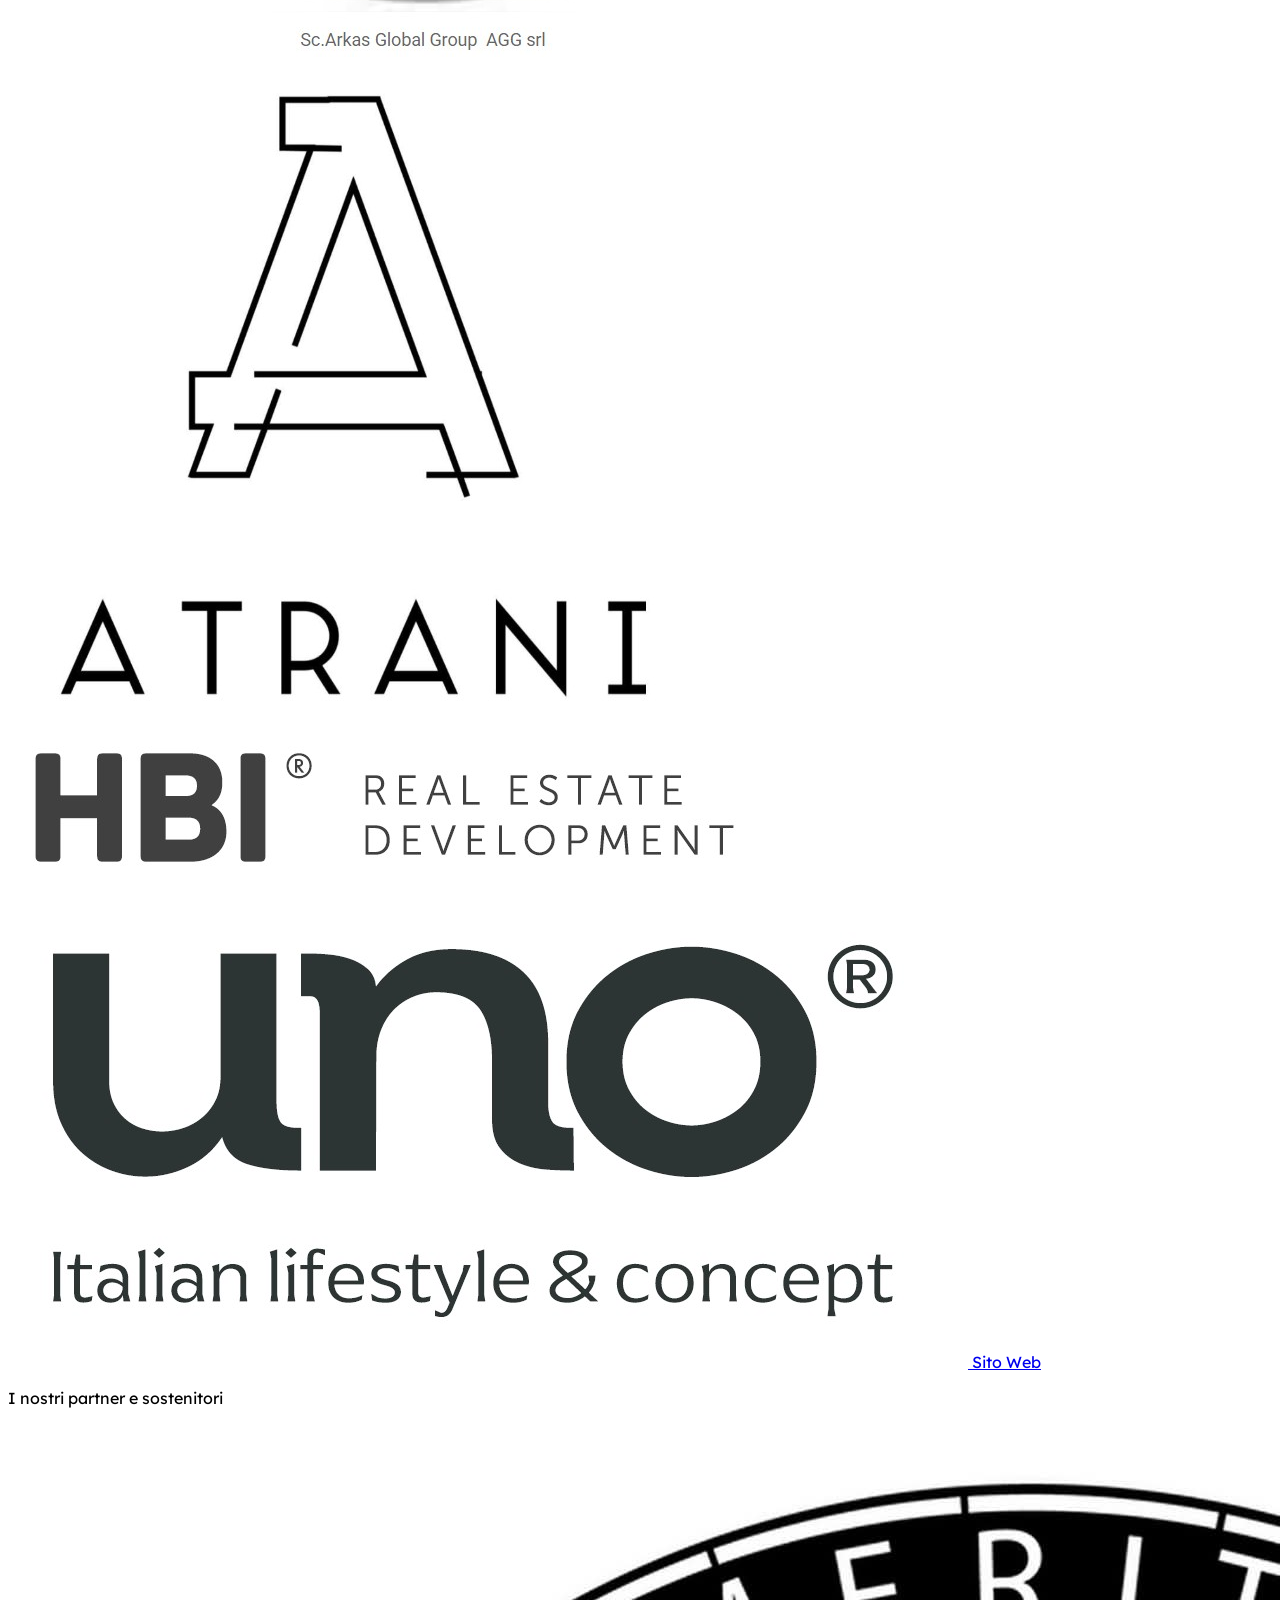
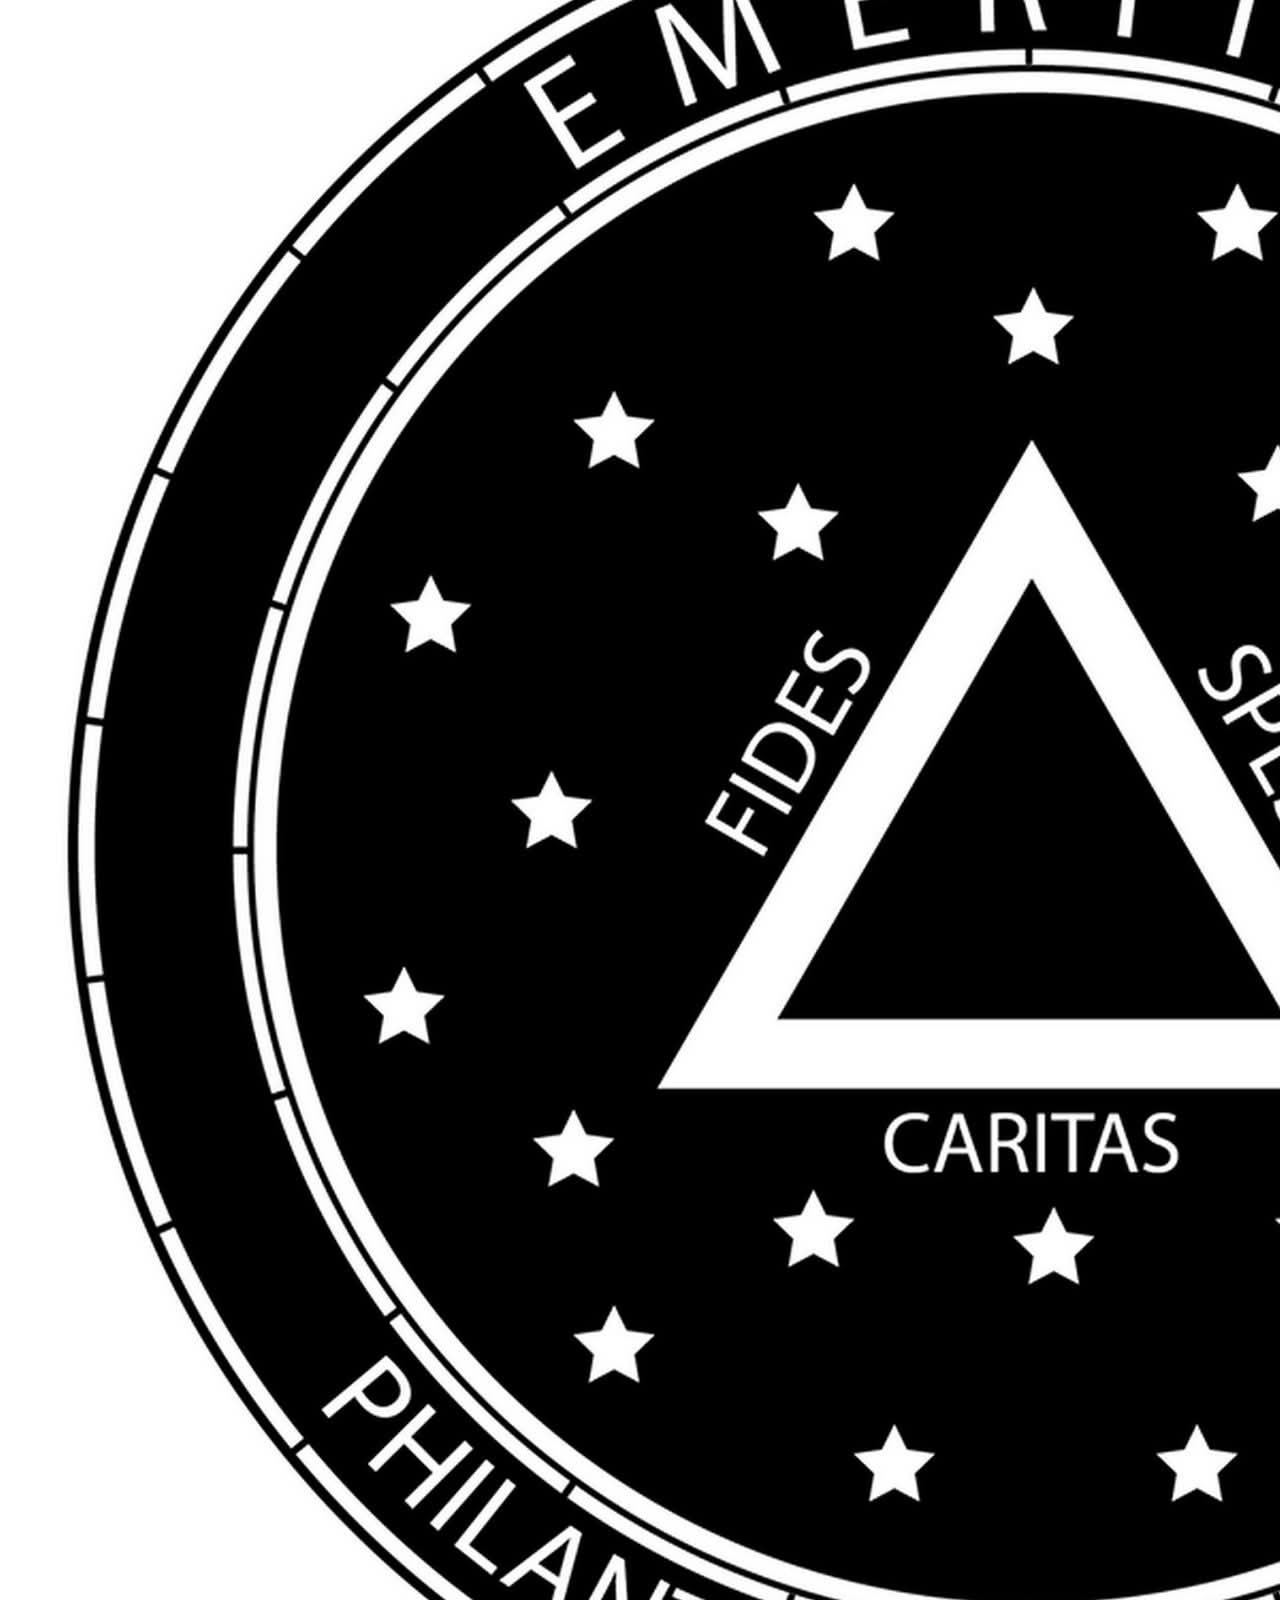
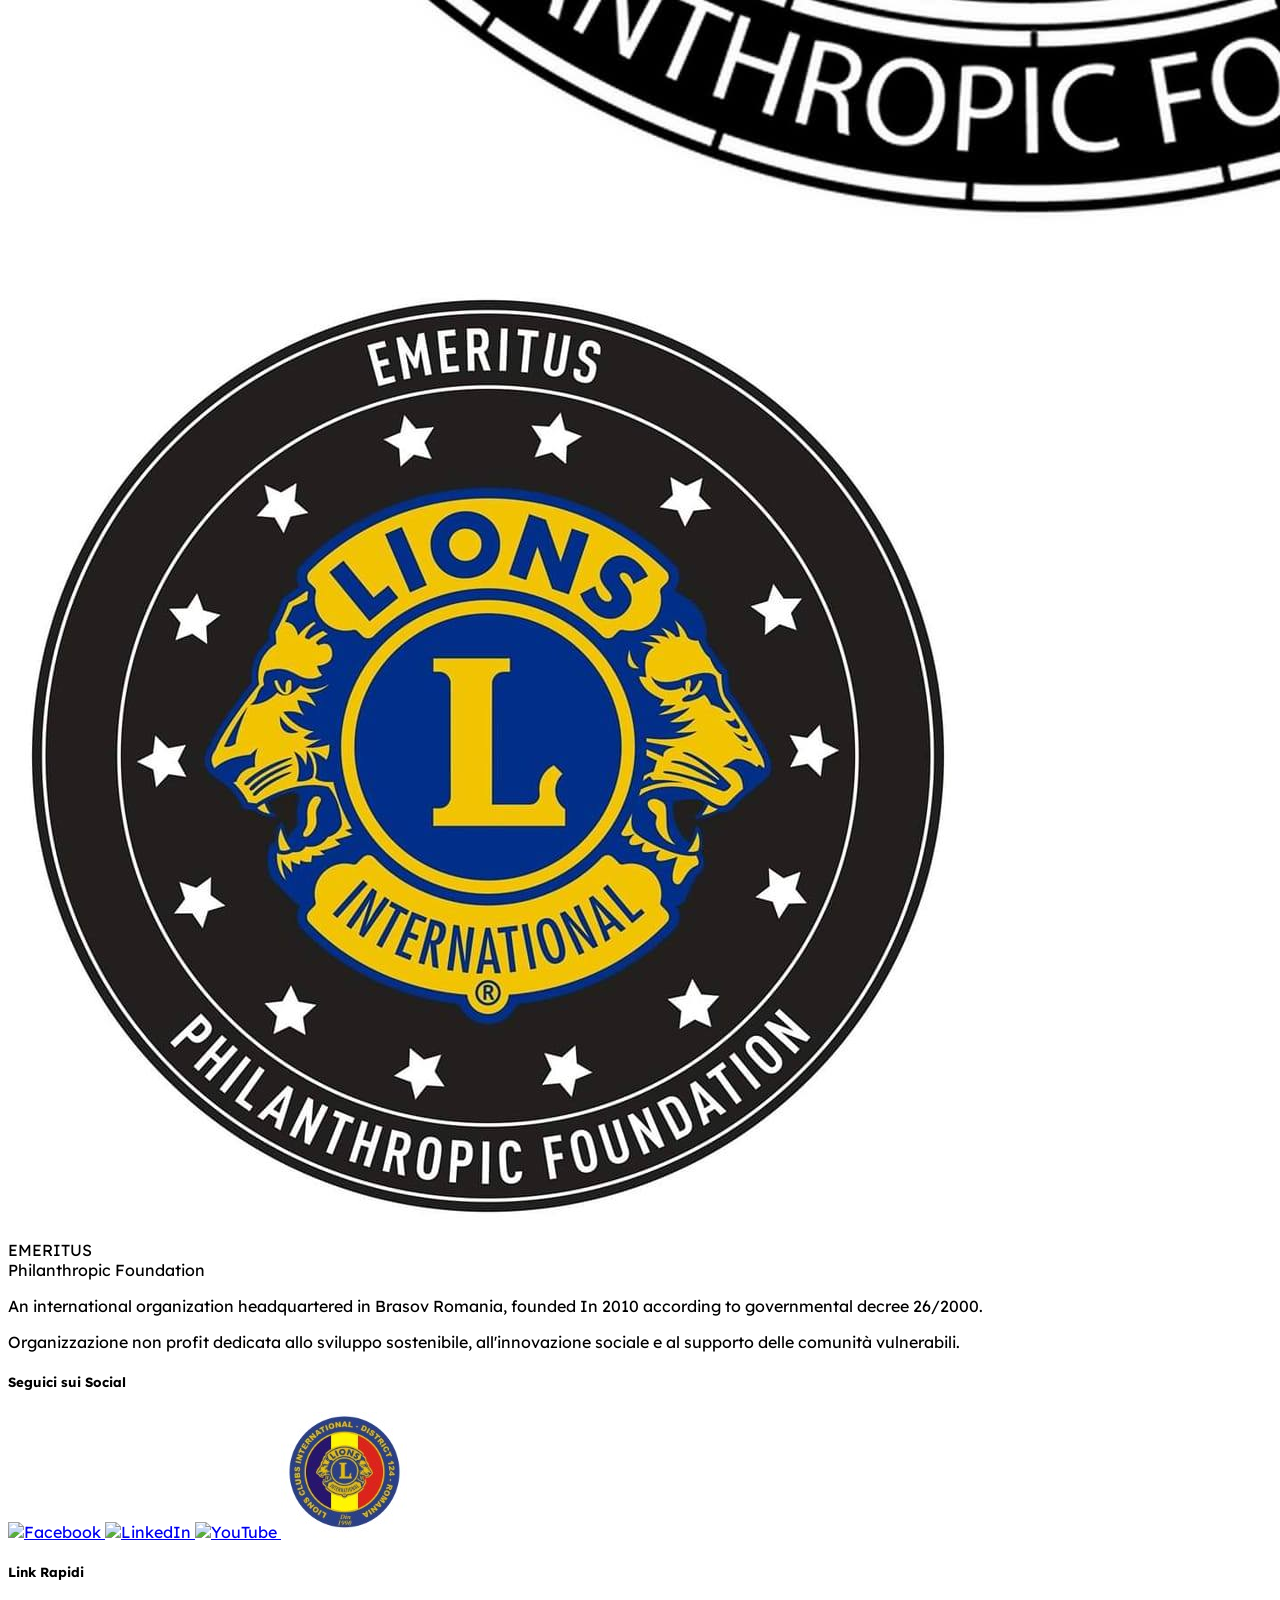
==== commit 292c282d: "social lions romania" ====
--- a/index.html
+++ b/index.html
@@ -56,9 +56,9 @@
             backdrop-filter: blur(8px);
         }
     </style>
-    <script src="js/translations.js" defer></script>
-    <script src="js/script.js" type="module"></script>
-    <script src="js/auth.js" type="module"></script>
+    <script src="js/translations.js?v=2" defer></script>
+    <script src="js/script.js?v=2" type="module"></script>
+    <script src="js/auth.js?v=2" type="module"></script>
     <script type="text/javascript" src="https://cdn.jsdelivr.net/npm/@emailjs/browser@4/dist/email.min.js"></script>
 </head>
 
@@ -169,7 +169,7 @@
                     data-i18n="hero_btn_projects">I Nostri Progetti</a>
                 <a href="contatti.html#gallery-section"
                     class="bg-emeritus-purple text-white px-8 py-4 rounded-full font-black text-lg hover:bg-indigo-600 transition shadow-lg shadow-indigo-900/20"
-                    data-i18n="hero_btn_history">Galleria Foto</a>
+                    data-i18n="hero_btn_gallery">Galleria Foto</a>
             </div>
         </div>
         <!-- Elemento decorativo inferiore -->
@@ -449,8 +449,11 @@
                         <a href="https://www.linkedin.com/in/ruggerosbarra?utm_source=share&utm_campaign=share_via&utm_content=profile&utm_medium=android_app" target="_blank" class="transition-transform hover:scale-110 active:scale-95" title="LinkedIn">
                             <img src="https://upload.wikimedia.org/wikipedia/commons/8/81/LinkedIn_icon.svg" alt="LinkedIn" class="w-8 h-8 rounded-md shadow-lg">
                         </a>
-                        <a href="https://youtube.com/@emeritusphilanthropicfound?si=__XS0cjeNXjRbNxW" target="_blank" class="transition-transform hover:scale-110 active:scale-95" title="YouTube Emeritus">
-                            <img src="https://upload.wikimedia.org/wikipedia/commons/0/09/YouTube_full-color_icon_%282017%29.svg" alt="YouTube" class="w-8 h-8 shadow-lg">
+                        <a href="https://youtube.com/@emeritusphilanthropicfound?si=__XS0cjeNXjRbNxW" target="_blank" class="transition-transform hover:scale-110 active:scale-95" title="YouTube Emeritus">
+                            <img src="https://upload.wikimedia.org/wikipedia/commons/0/09/YouTube_full-color_icon_%282017%29.svg" alt="YouTube" class="w-8 h-8 shadow-lg">
+                        </a>
+                        <a href="http://brasov-emeritus.lionsclubro.org" target="_blank" class="transition-transform hover:scale-110 active:scale-95" title="Lions Romania">
+                            <img src="assets/images/logo lions romania.jpg" alt="Lions Romania" class="w-8 h-8 rounded-full shadow-lg object-cover bg-white">
                         </a>
                     </div>
                 </div>
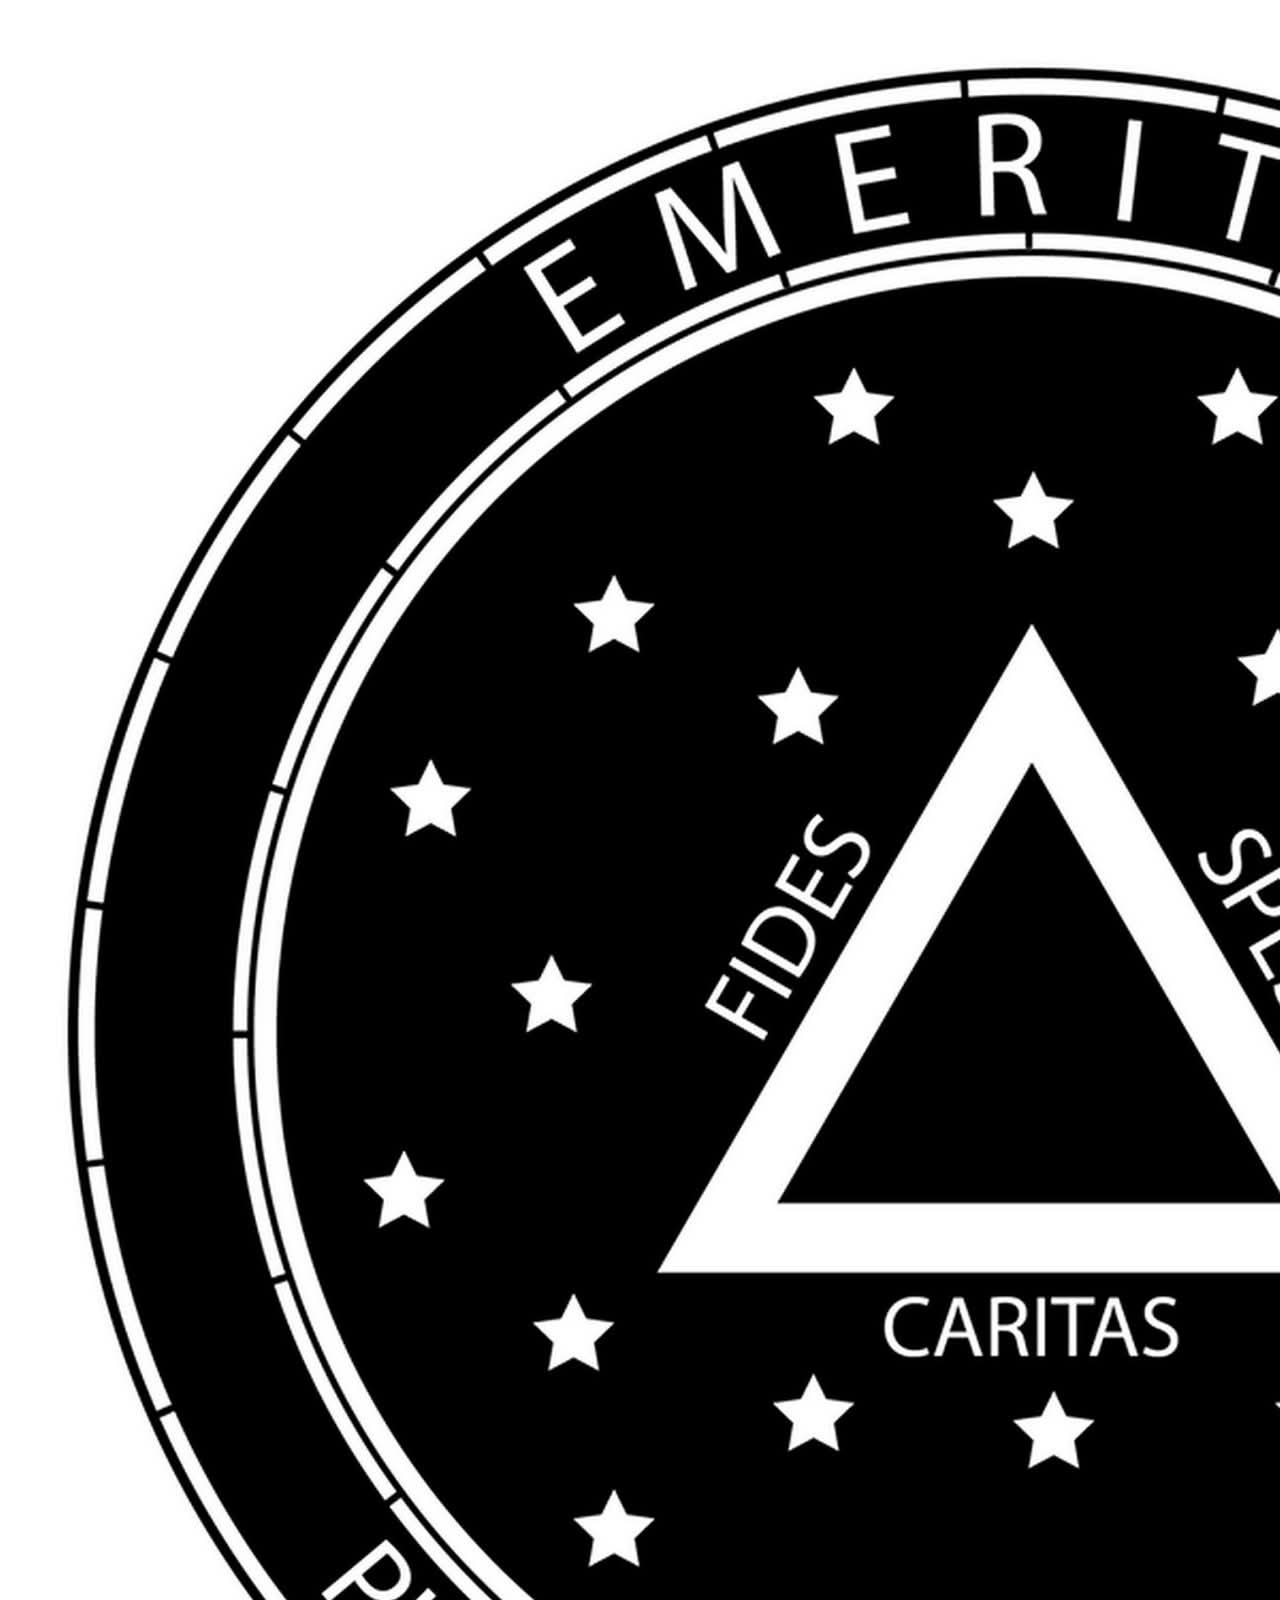
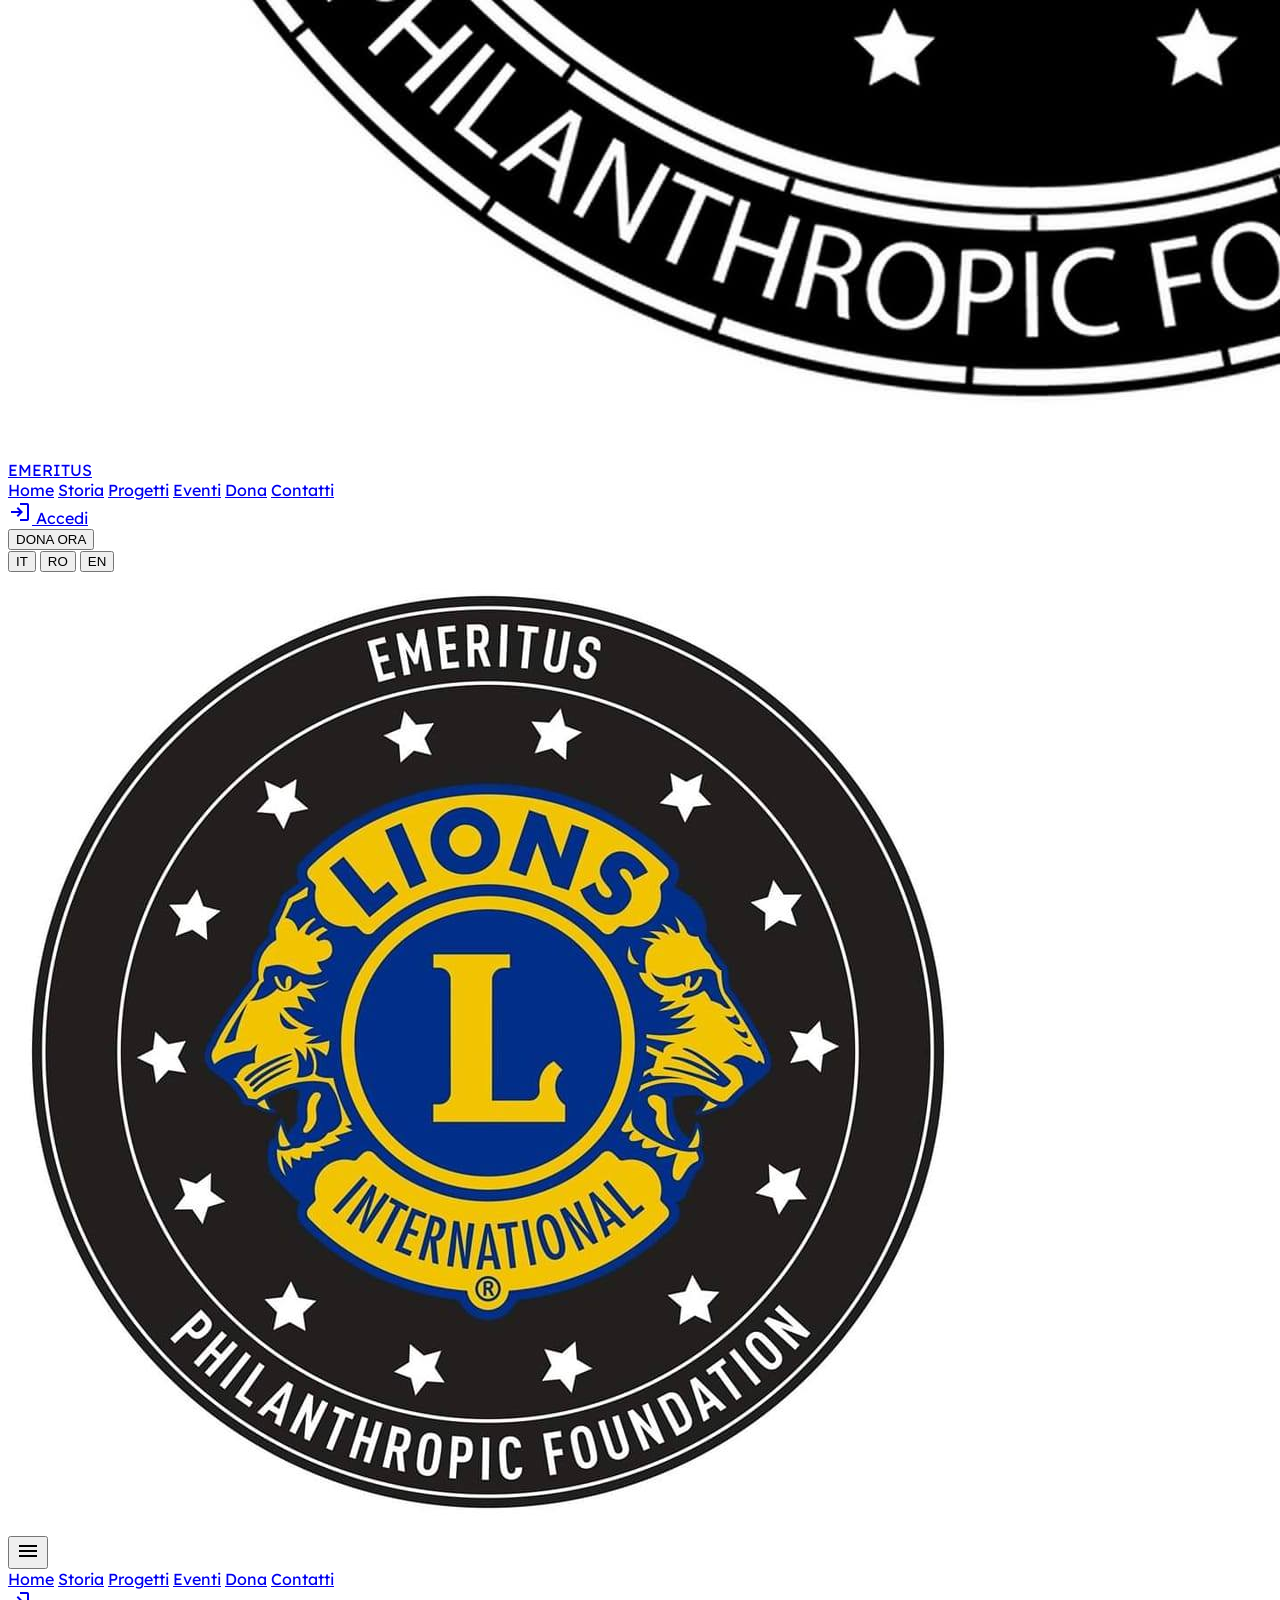
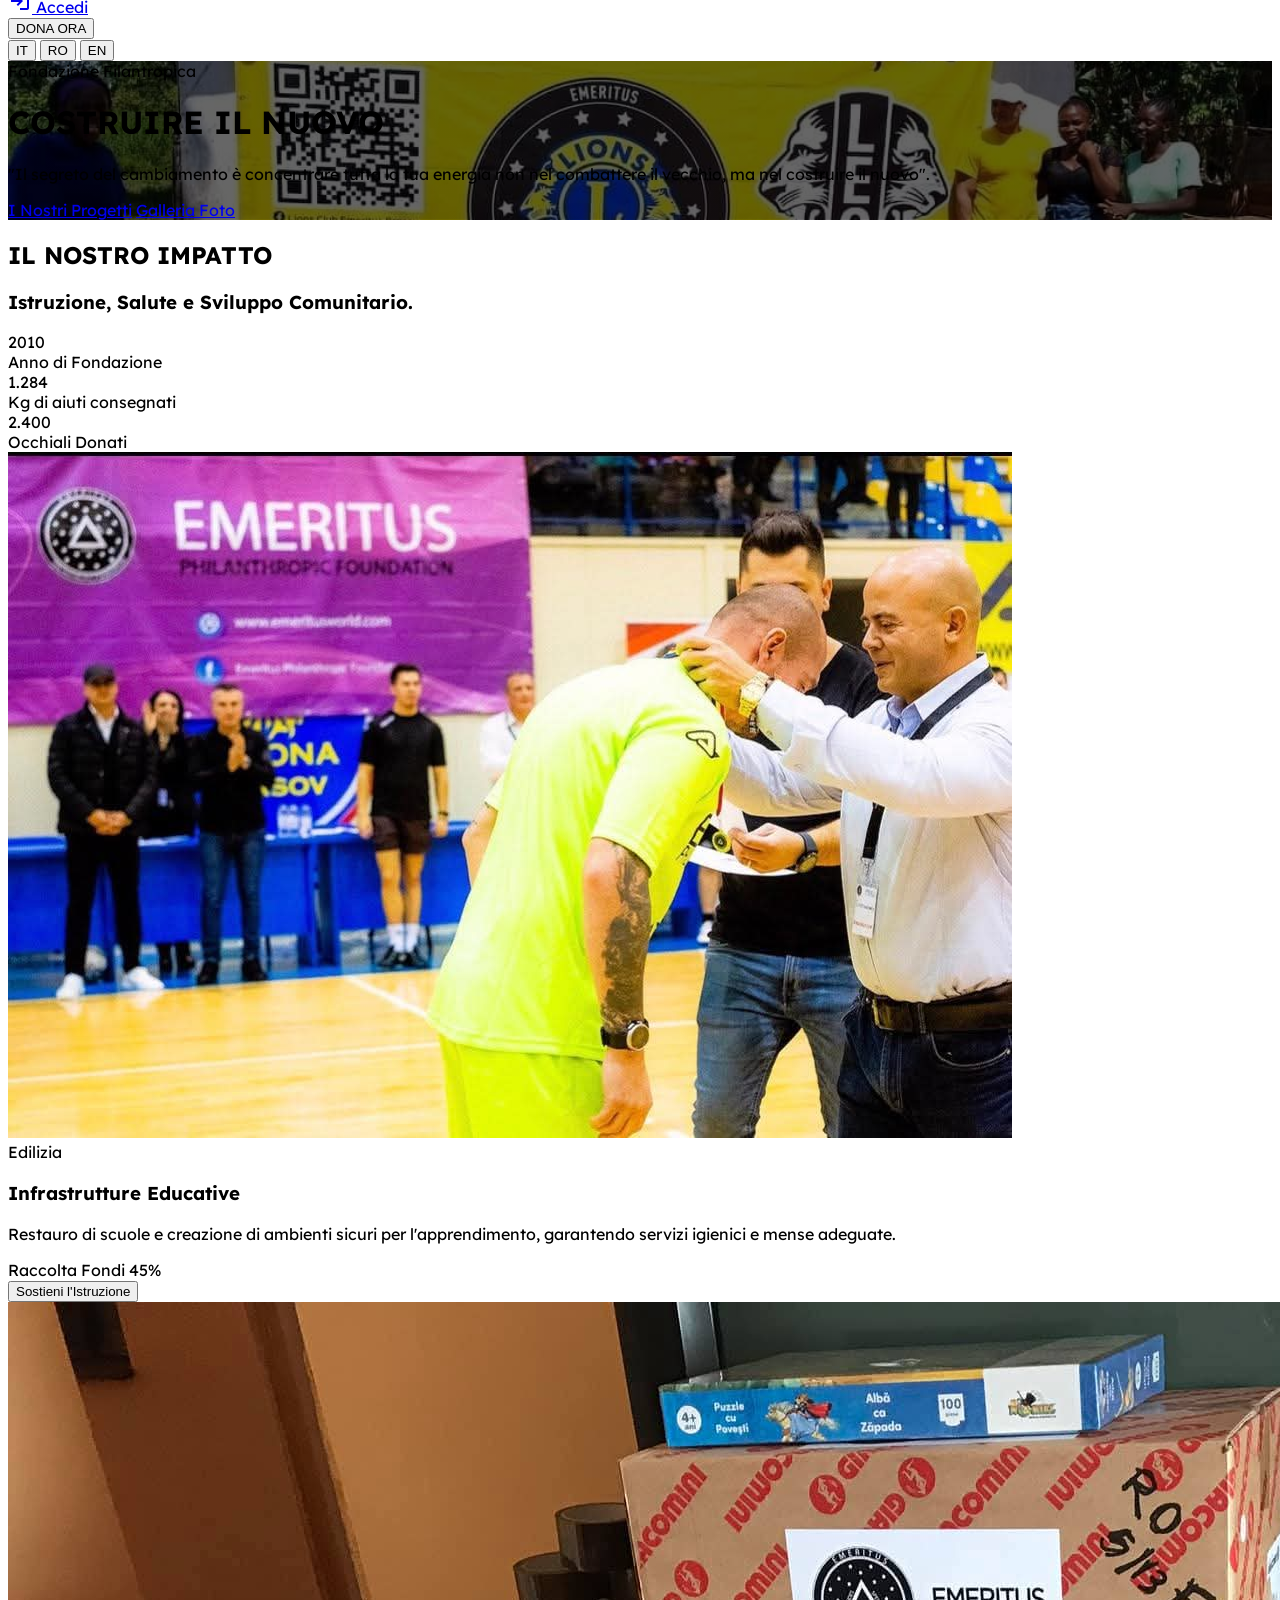
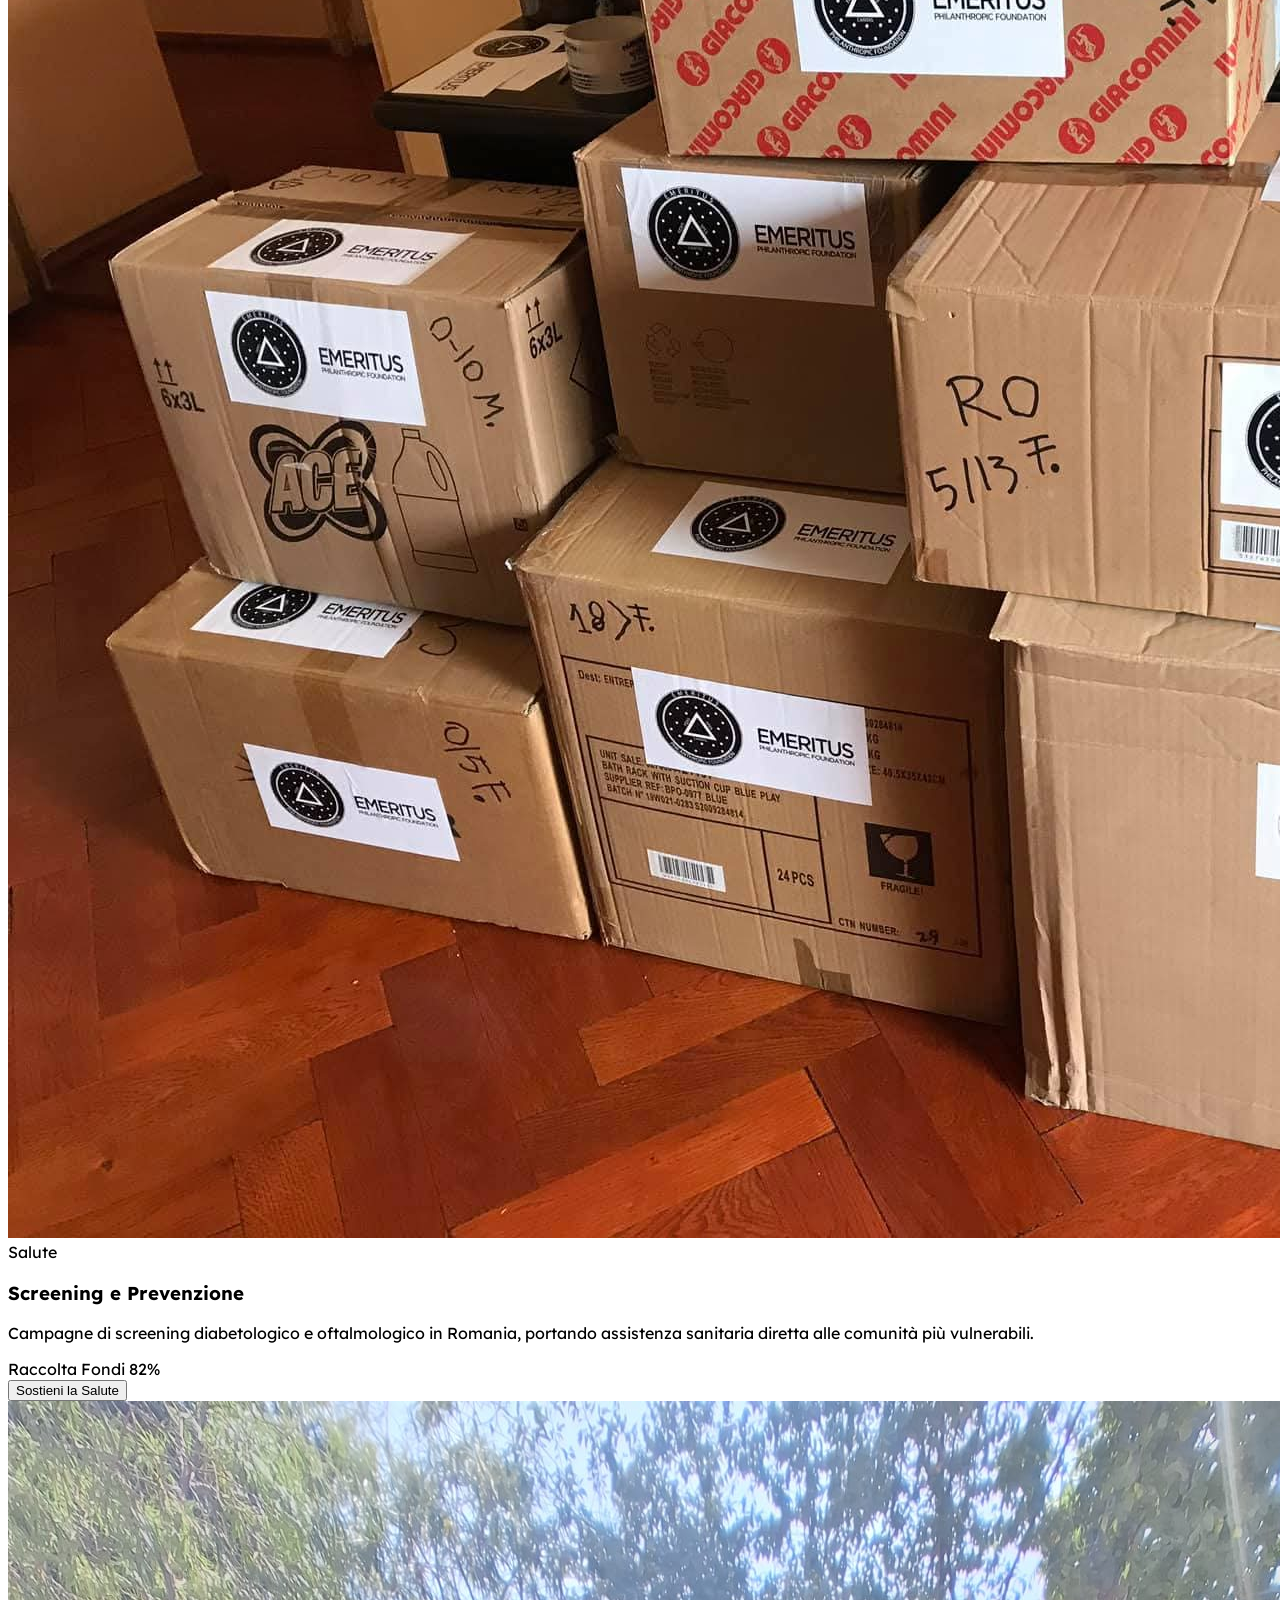
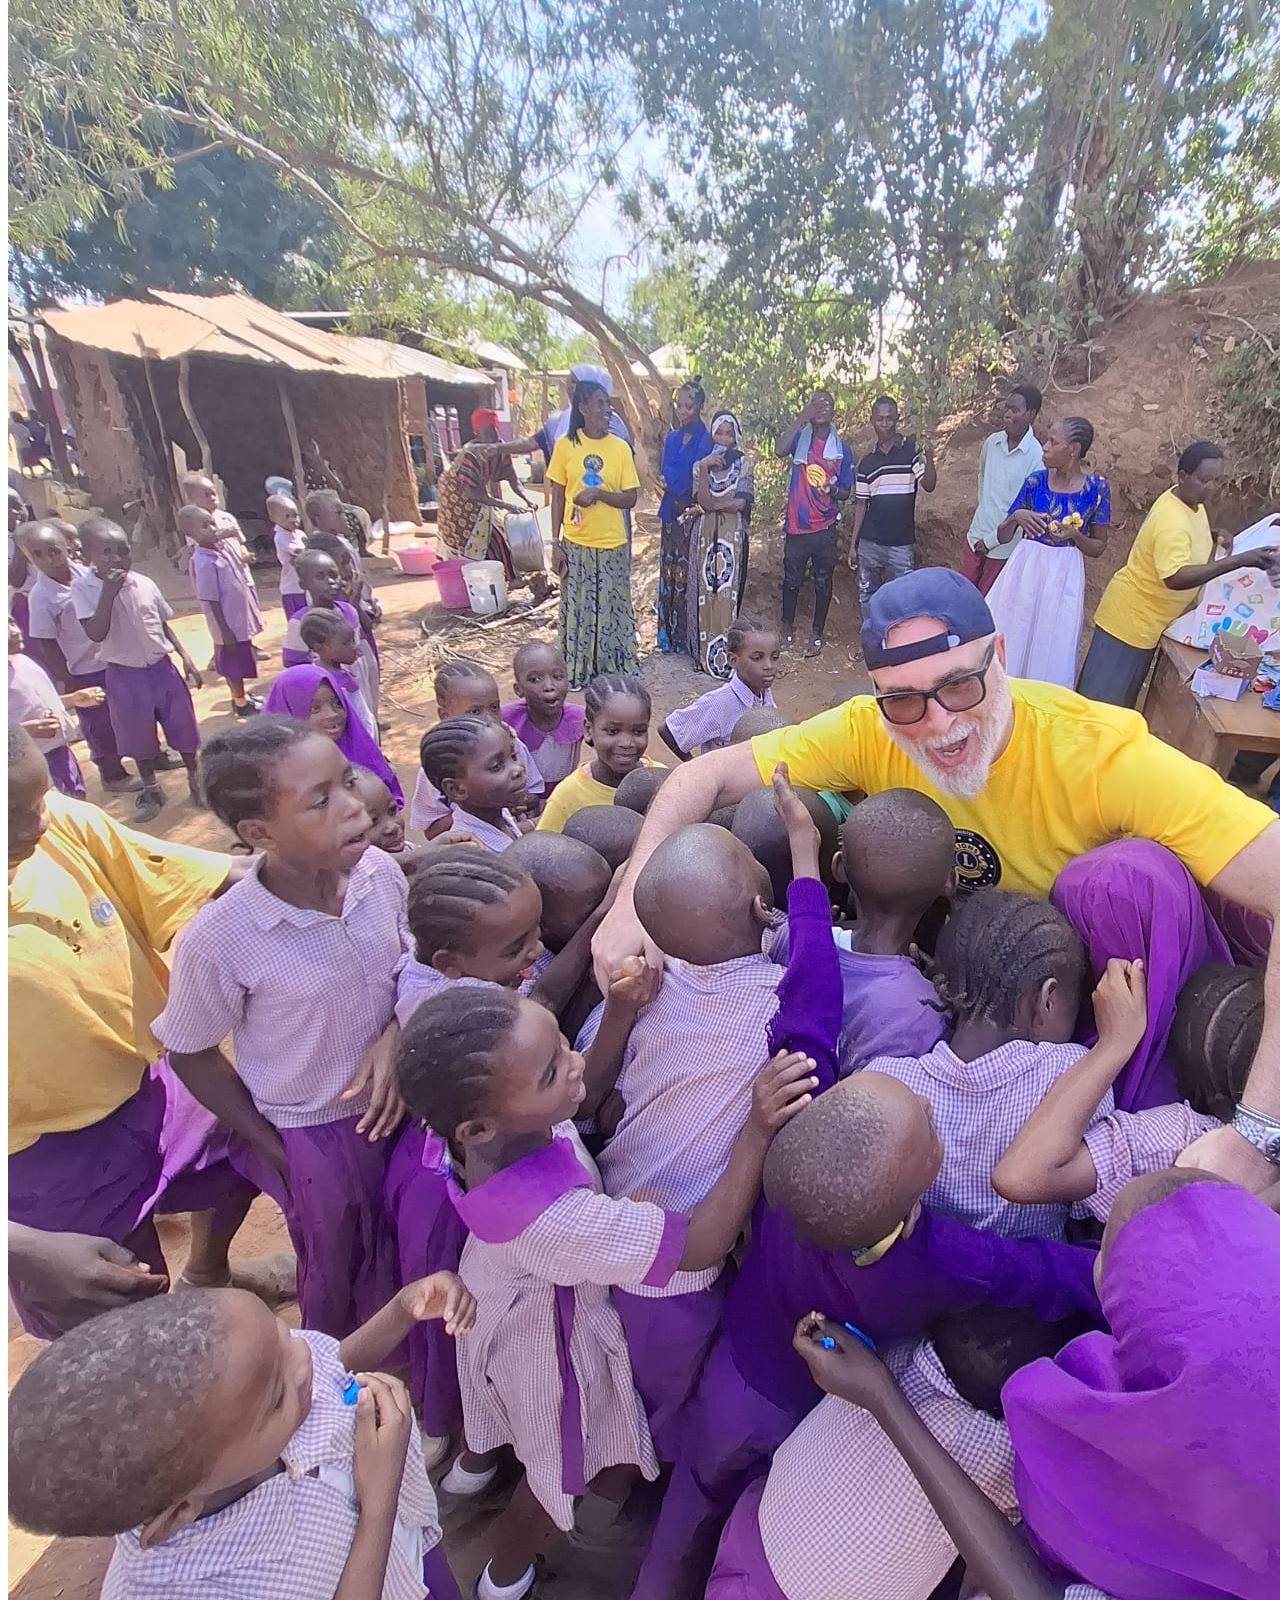
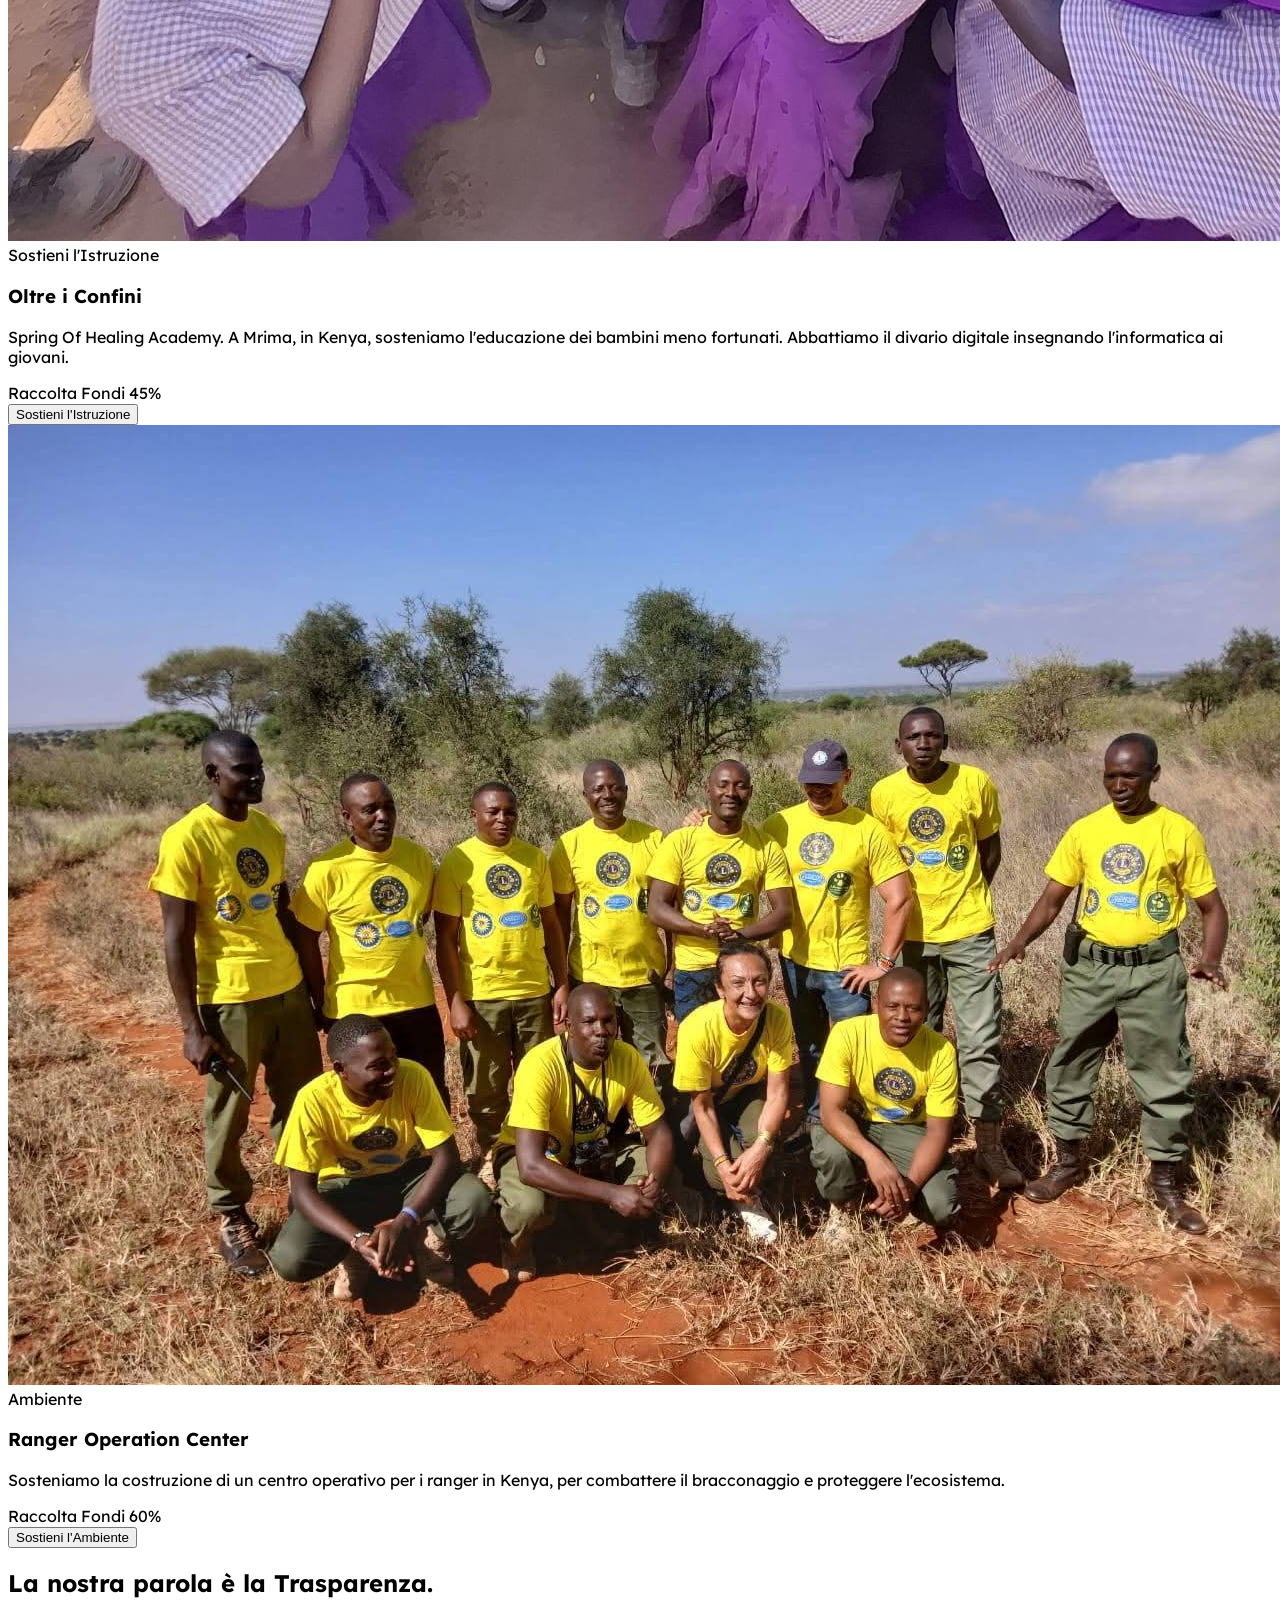
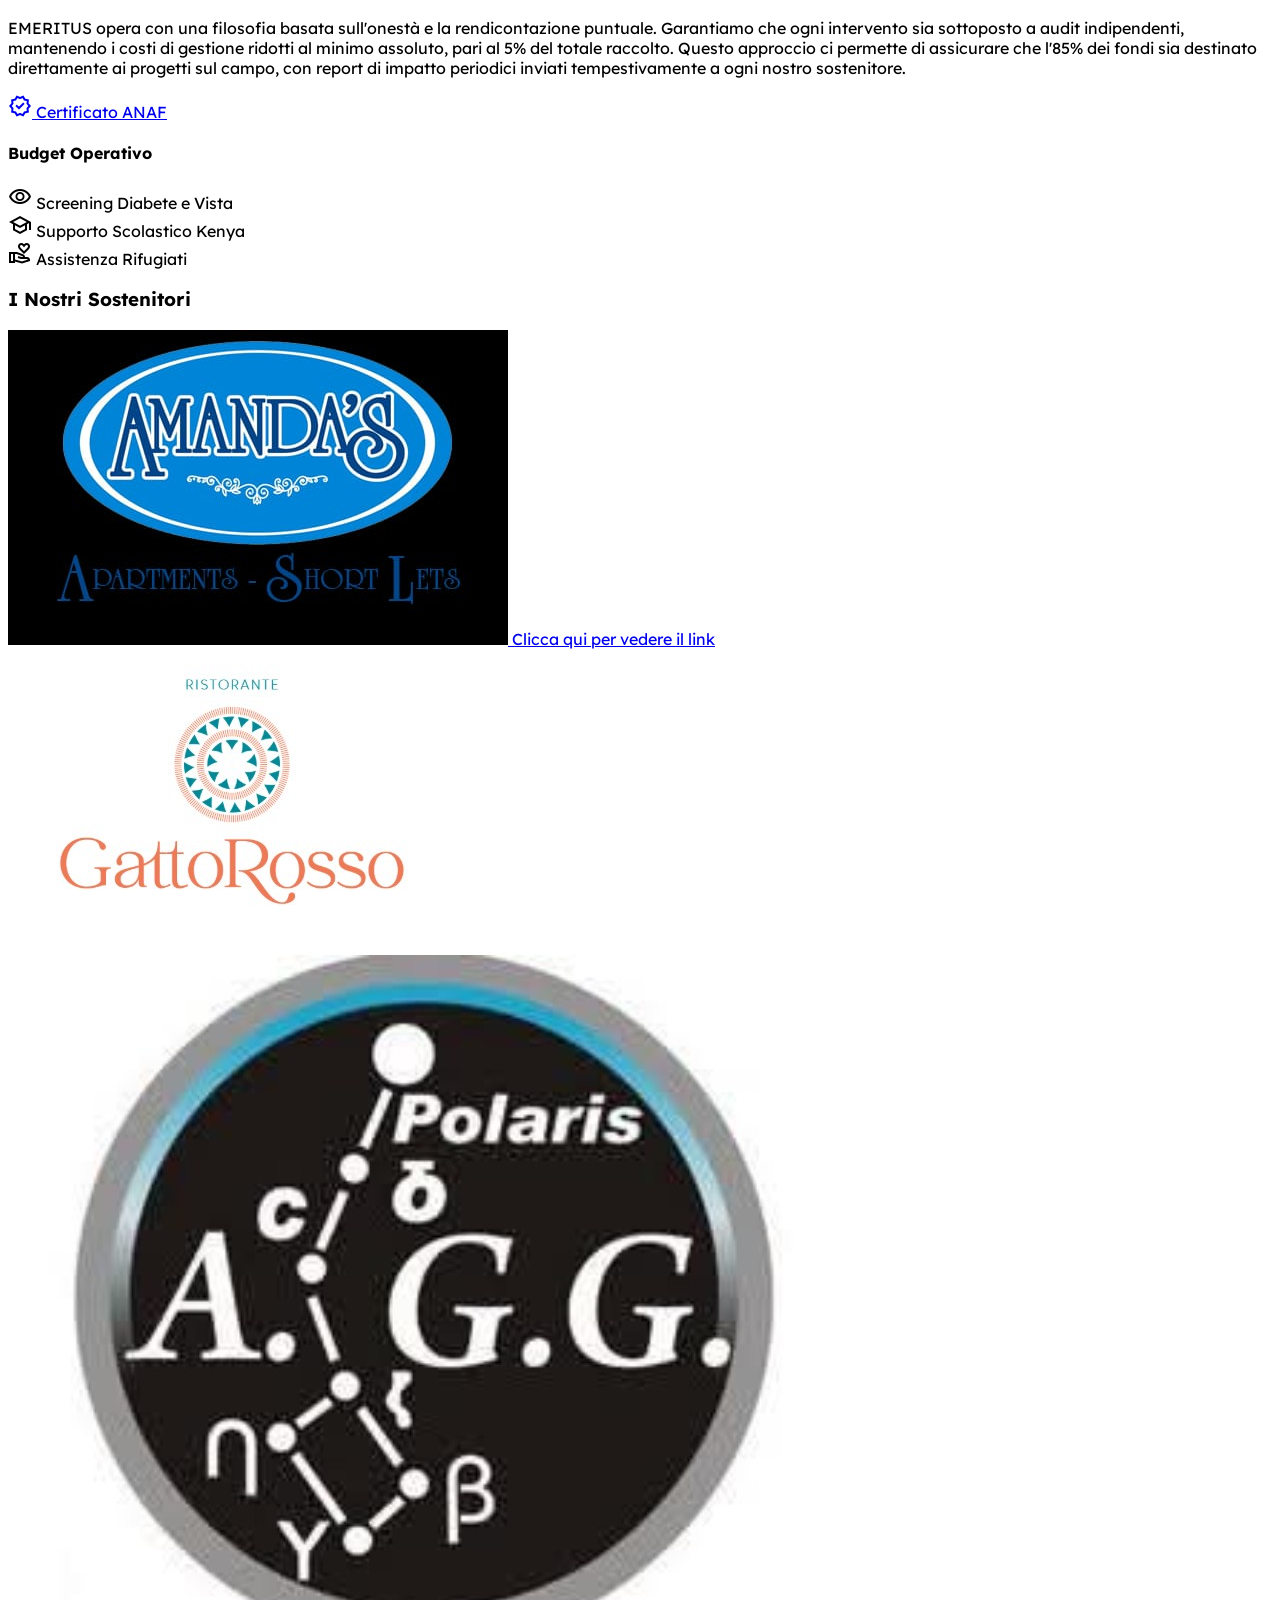
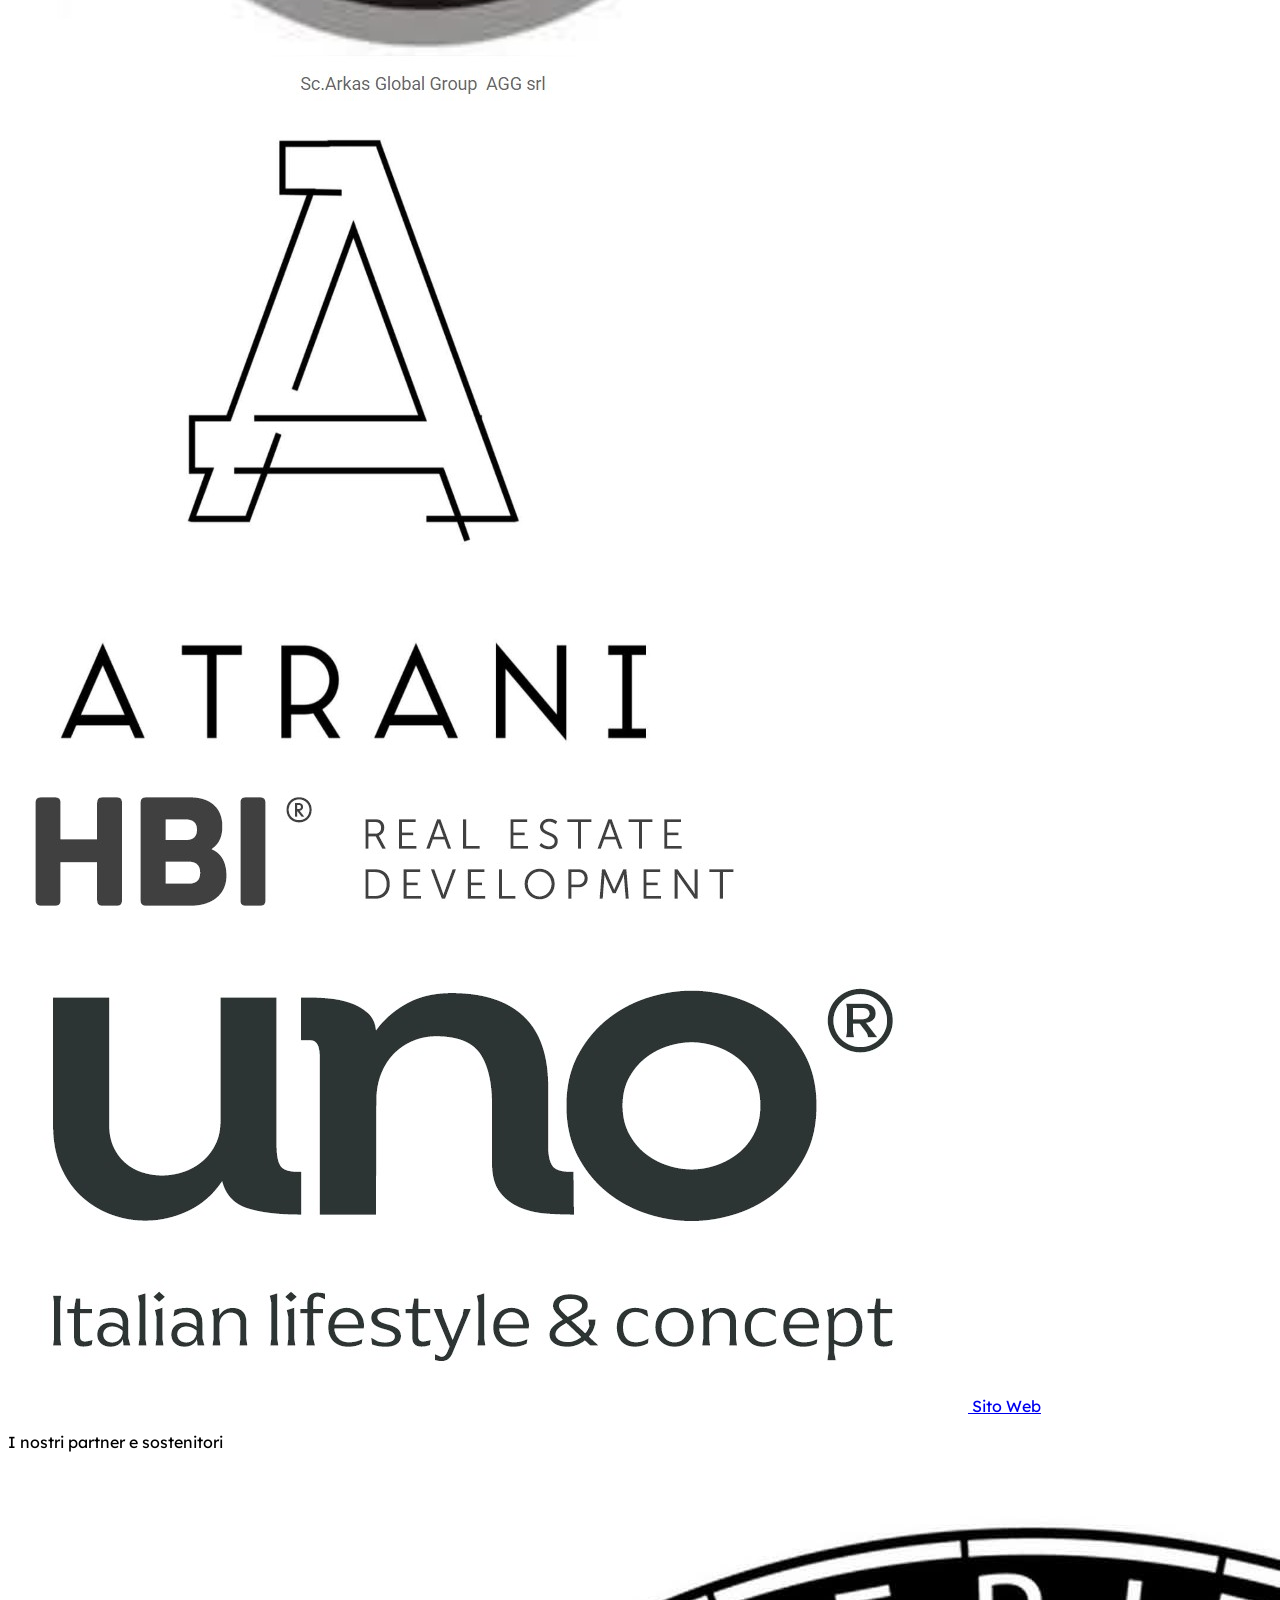
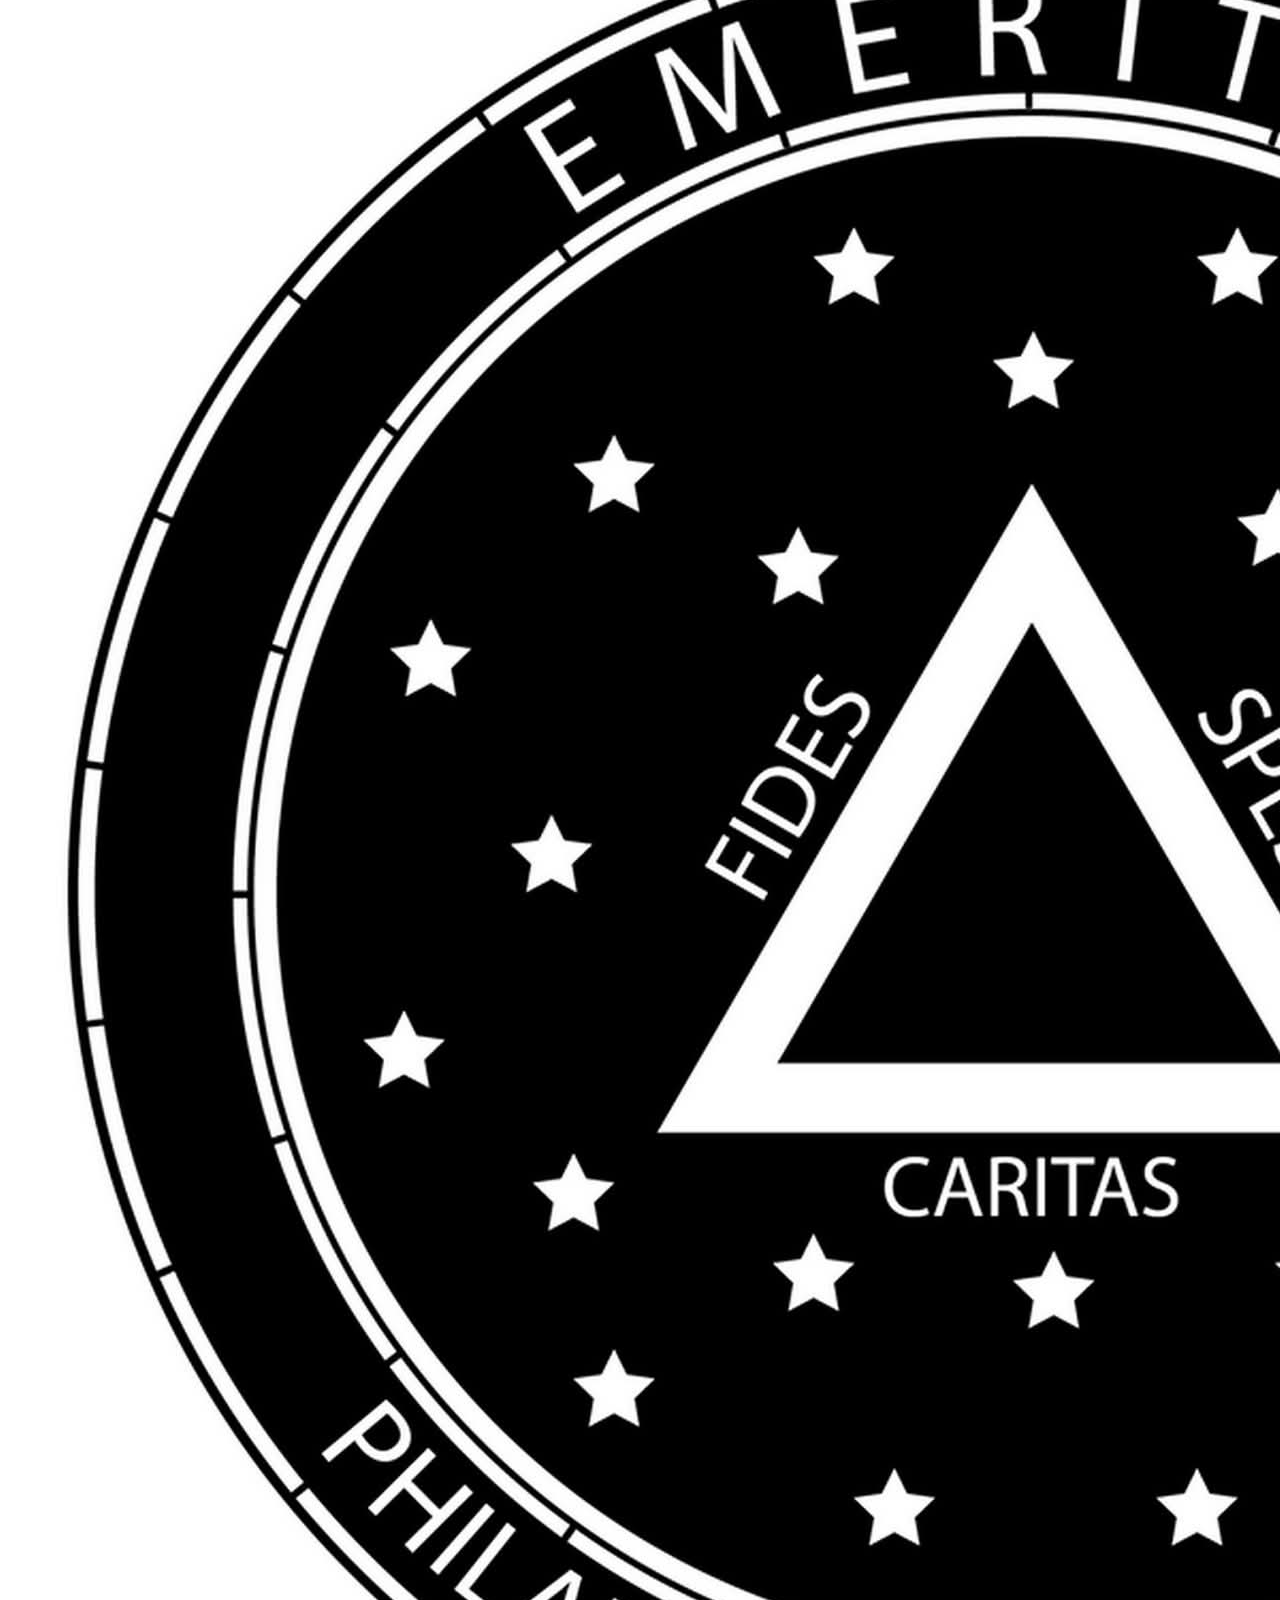
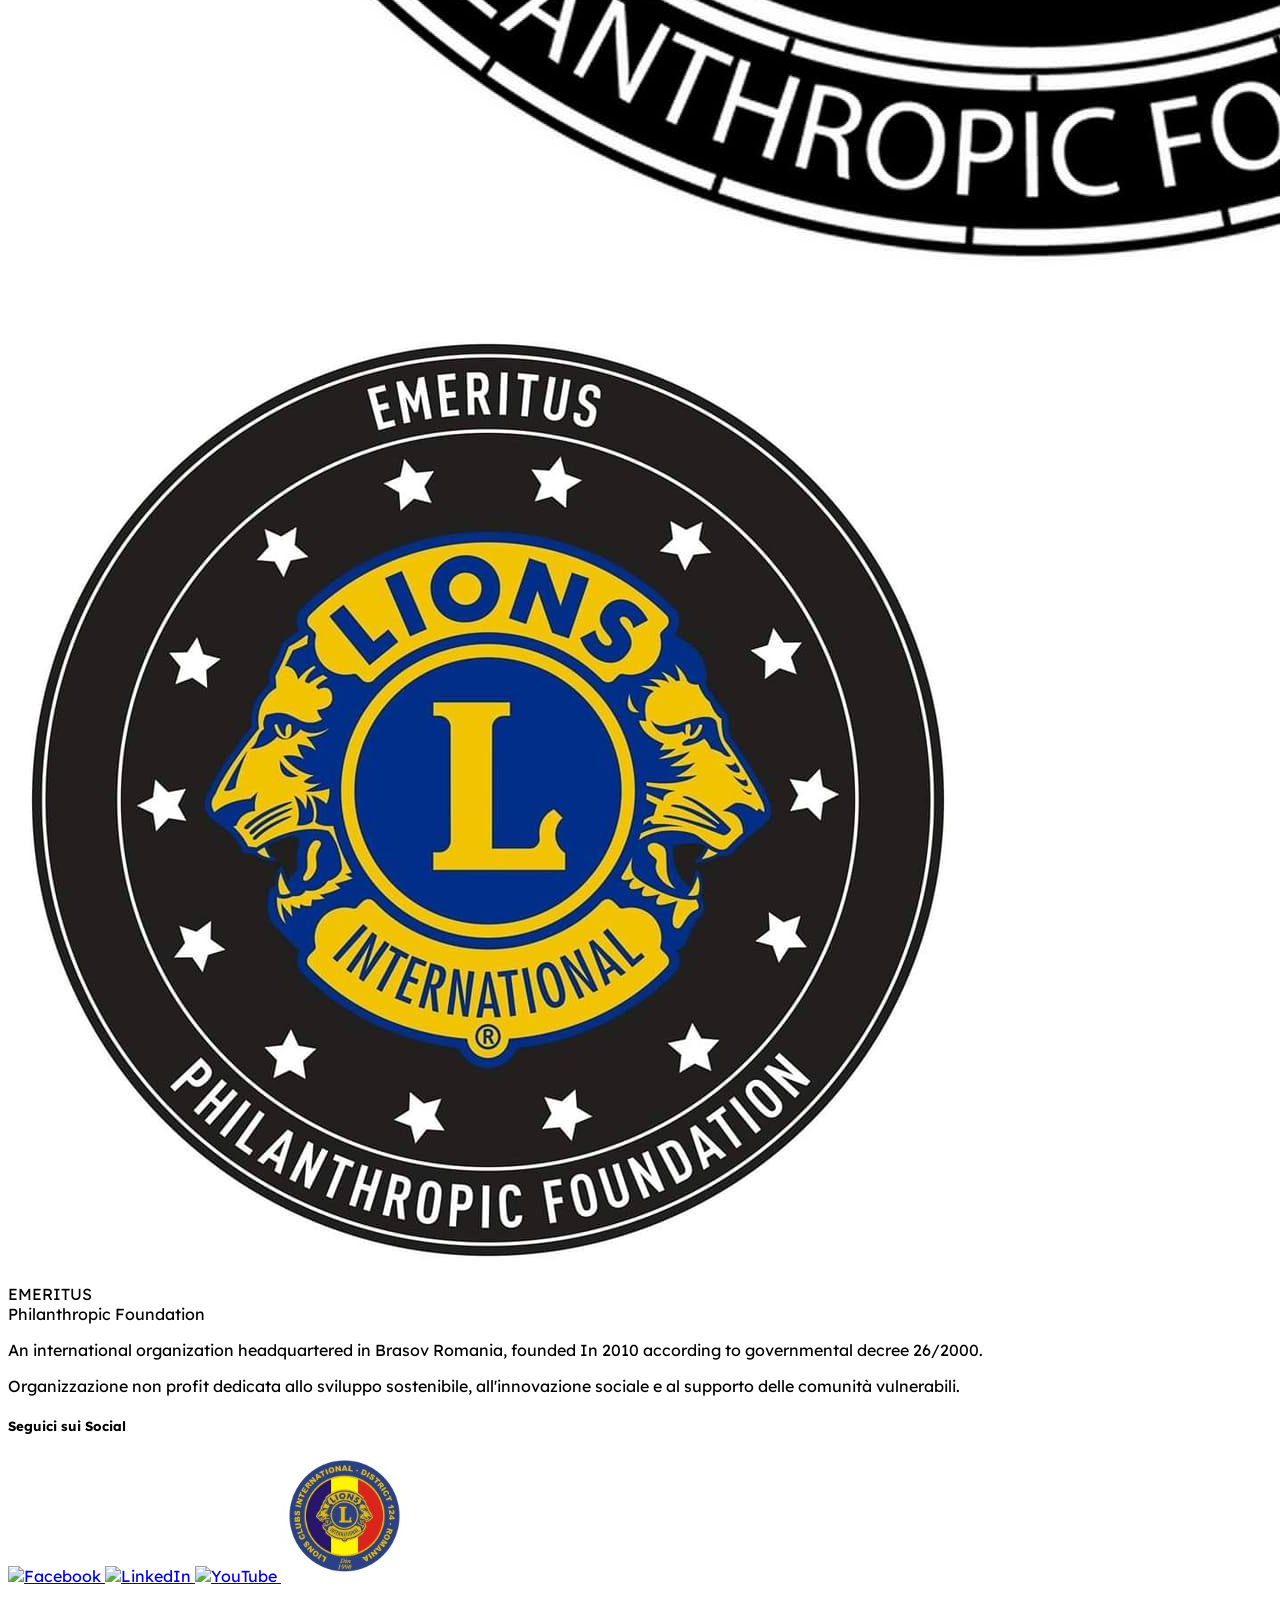
==== commit 86cfc3c7: "certificato anaf inserimento" ====
--- a/index.html
+++ b/index.html
@@ -1,618 +1,616 @@
-<!DOCTYPE html>
-<html lang="it">
-
-<head>
-    <meta charset="UTF-8">
-    <meta name="viewport" content="width=device-width, initial-scale=1.0">
-    <title>EMERITUS | Fondazione Filantropica in Romania</title>
-    <meta name="description"
-        content="La Fondazione Filantropica Lions Club Emeritus opera da Brașov per il sviluppo sostenibile e l'innovazione sociale. Scopri i nostri progetti per rifugiati, giovani e anziani.">
-    <meta property="og:title" content="EMERITUS | Costruiamo il Nuovo">
-    <meta property="og:description"
-        content="Uniamo volontariato e management internazionale per supportare le comunità vulnerabili.">
-    <meta property="og:image"
-        content="https://images.unsplash.com/photo-1488521787991-ed7bbaae773c?ixlib=rb-4.0.3&auto=format&fit=crop&w=1200&q=80">
-    <meta property="og:type" content="website">
-    <meta property="og:type" content="website">
-    <link rel="stylesheet" href="https://fonts.googleapis.com/css2?family=Lexend:wght@100..900&display=swap">
-    <link rel="stylesheet"
-        href="https://fonts.googleapis.com/css2?family=Material+Symbols+Outlined:opsz,wght,FILL,GRAD@24,400,0,0" />
-    <script src="https://cdn.tailwindcss.com?plugins=forms,container-queries"></script>
-    <script id="tailwind-config">
-        tailwind.config = {
-            darkMode: "class",
-            theme: {
-                extend: {
-                    colors: {
-                        "primary": "#facc15",
-                        "emeritus-yellow": "#facc15",
-                        "emeritus-purple": "#6366f1",
-                        "emeritus-violet": "#a78bfa"
-                    }
-                }
-            }
-        }
-    </script>
-    <style>
-        body {
-            font-family: 'Lexend', sans-serif;
-        }
-
-        .hero-gradient {
-            background: linear-gradient(rgba(0, 0, 0, 0.6), rgba(0, 0, 0, 0.6)), url('assets/images/29.jpeg');
-            background-size: cover;
-            background-position: center;
-        }
-
-        .modal {
-            display: none;
-            position: fixed;
-            top: 0;
-            left: 0;
-            width: 100%;
-            height: 100%;
-            background-color: rgba(0, 0, 0, 0.8);
-            z-index: 1000;
-            backdrop-filter: blur(8px);
-        }
-    </style>
-    <script src="js/translations.js?v=2" defer></script>
-    <script src="js/script.js?v=2" type="module"></script>
-    <script src="js/auth.js?v=2" type="module"></script>
-    <script type="text/javascript" src="https://cdn.jsdelivr.net/npm/@emailjs/browser@4/dist/email.min.js"></script>
-</head>
-
-<body class="bg-gray-50 text-gray-900">
-
-    <!-- Navigazione -->
-    <nav class="fixed w-full z-50 bg-white/95 backdrop-blur-md shadow-sm border-b-4 border-emeritus-yellow">
-        <div class="max-w-7xl mx-auto px-4 sm:px-6 lg:px-8">
-            <div class="flex h-20 items-center justify-between">
-                <a href="index.html" class="flex items-center gap-3">
-                    <div class="h-14 w-14 flex items-center justify-center bg-white rounded-lg overflow-hidden border border-gray-100">
-                        <img src="assets/images/emeritus logo.jpeg" alt="Logo Emeritus" class="h-full w-full object-contain">
-                    </div>
-                    <span class="text-xl font-bold tracking-tight text-slate-900 dark:text-white uppercase leading-none">EMERITUS</span>
-                </a>
-                <nav class="hidden md:flex items-center gap-10">
-                    <a class="text-sm font-medium text-primary border-b-2 border-primary" href="index.html">Home</a>
-                    <a class="text-sm font-medium hover:text-primary transition-colors" href="storia.html"
-                        data-i18n="nav_history">Storia</a>
-                    <a class="text-sm font-medium hover:text-primary transition-colors" href="progetti.html"
-                        data-i18n="nav_projects">Progetti</a>
-                    
-                    <a class="text-sm font-medium hover:text-primary transition-colors" href="eventi.html"
-                        data-i18n="nav_events">Eventi</a>
-                    <a class="text-sm font-medium hover:text-primary transition-colors" href="donazioni.html"
-                        data-i18n="nav_donate">Dona</a>
-                    <a class="text-sm font-medium hover:text-primary transition-colors" href="contatti.html"
-                        data-i18n="nav_contact">Contatti</a>
-                </nav>
-                <div class="flex items-center gap-6">
-                    
-                    <div id="authNavBtn" class="hidden md:block">
-                        <a href="accesso-donatore.html" class="flex items-center gap-2 text-slate-500 hover:text-blue-600 transition font-bold text-sm bg-slate-100 hover:bg-slate-200 px-3 py-2 rounded-lg">
-                            <span class="material-symbols-outlined text-sm">login</span> Accedi
-                        </a>
-                    </div>
-                    <button onclick="openDonateModal()"
-                        class="hidden md:block bg-emeritus-yellow hover-yellow text-blue-900 px-6 py-2.5 rounded-full font-black shadow-lg transition-all transform hover:scale-105"
-                        data-i18n="nav_donate_btn">
-                        DONA ORA
-                    </button>
-                    <div
-                        class="hidden md:flex space-x-4 border-l pl-4 border-gray-300 text-xs font-bold uppercase tracking-widest">
-                        <button onclick="changeLanguage('it')"
-                            class="lang-btn hover:text-blue-900 transition">IT</button>
-                        <button onclick="changeLanguage('ro')"
-                            class="lang-btn text-gray-400 hover:text-blue-900 transition">RO</button>
-                        <button onclick="changeLanguage('en')"
-                            class="lang-btn text-gray-400 hover:text-blue-900 transition">EN</button>
-                    </div>
-                    <!-- Lions Logo -->
-                    <div class="h-14 w-14 ml-4 hidden md:flex items-center justify-center bg-white rounded-lg overflow-hidden border border-gray-100">
-                        <img src="assets/images/logo lions.jpg" alt="Lions International Logo" class="h-full w-full object-contain">
-                    </div>
-                    <!-- Hamburger Menu Button -->
-                    <button id="mobileMenuBtn" class="md:hidden p-2 text-slate-600 focus:outline-none focus:ring-2 focus:ring-primary rounded-lg transition-colors ml-4">
-                        <span class="material-symbols-outlined text-3xl">menu</span>
-                    </button>
-                </div>
-            </div>
-        </div>
-                <!-- Mobile Dropdown Menu -->
-        <div id="mobileMenu" class="hidden md:hidden absolute top-full left-0 w-full bg-white border-b-4 border-emeritus-yellow shadow-2xl flex-col divide-y divide-slate-100 transition-all z-40 overflow-hidden">
-            <a href="index.html" class="px-6 py-4 text-base font-bold hover:text-primary transition-colors hover:bg-slate-50">Home</a>
-            <a href="storia.html" class="px-6 py-4 text-base font-bold hover:text-primary transition-colors hover:bg-slate-50" data-i18n="nav_history">Storia</a>
-            <a href="progetti.html" class="px-6 py-4 text-base font-bold hover:text-primary transition-colors hover:bg-slate-50" data-i18n="nav_projects">Progetti</a>
-            <a href="eventi.html" class="px-6 py-4 text-base font-bold hover:text-primary transition-colors hover:bg-slate-50" data-i18n="nav_events">Eventi</a>
-            <a href="donazioni.html" class="px-6 py-4 text-base font-bold hover:text-primary transition-colors hover:bg-slate-50" data-i18n="nav_donate">Dona</a>
-            <a href="contatti.html" class="px-6 py-4 text-base font-bold hover:text-primary transition-colors hover:bg-slate-50" data-i18n="nav_contact">Contatti</a>
-            
-            <div class="px-6 py-8 bg-slate-50 space-y-4">
-                <div id="authMobileBtn">
-                    <a href="accesso-donatore.html" class="flex items-center justify-center gap-2 w-full py-3 bg-slate-200 text-slate-700 rounded-xl font-bold text-sm">
-                        <span class="material-symbols-outlined text-sm">login</span> <span data-i18n="auth_login_btn">Accedi</span>
-                    </a>
-                </div>
-                <button onclick="openDonateModal()" class="w-full py-4 bg-emeritus-yellow text-blue-900 rounded-xl font-black shadow-lg transform active:scale-95 transition-transform" data-i18n="nav_donate_btn">
-                    DONA ORA
-                </button>
-                <div class="flex items-center justify-center gap-10 pt-4 border-t border-slate-200">
-                    <button onclick="changeLanguage('it')" class="lang-btn text-sm font-black hover:text-blue-900 transition-colors">IT</button>
-                    <button onclick="changeLanguage('ro')" class="lang-btn text-sm font-black text-gray-400 hover:text-blue-900 transition-colors">RO</button>
-                    <button onclick="changeLanguage('en')" class="lang-btn text-sm font-black text-gray-400 hover:text-blue-900 transition-colors">EN</button>
-                </div>
-            </div>
-        </div>
-    </nav>
-
-    <!-- Hero Section con l'immagine di sfondo -->
-    <header class="hero-gradient h-[95vh] flex items-center justify-center text-center text-white px-4 relative">
-        <div class="max-w-4xl z-10">
-            <div class="inline-block bg-emeritus-purple text-white px-6 py-2 rounded-full text-sm font-bold uppercase mb-8 tracking-widest shadow-xl"
-                data-i18n="hero_badge">
-                Fondazione Filantropica
-            </div>
-            <h1 class="text-5xl md:text-7xl font-extrabold text-emeritus-yellow leading-tight mb-6"
-                data-i18n="hero_title_1">
-                COSTRUIRE IL NUOVO
-            </h1>
-            <p class="text-lg md:text-xl text-emeritus-yellow mb-10 leading-relaxed font-light opacity-90"
-                data-i18n="hero_desc">
-                "Il segreto del cambiamento è concentrare tutta la tua energia non nel combattere il vecchio, ma nel
-                costruire il nuovo".
-            </p>
-            <div class="mt-10 flex flex-col md:flex-row gap-4 justify-center">
-                <a href="progetti.html"
-                    class="bg-emeritus-yellow text-blue-900 px-8 py-4 rounded-full font-black text-lg hover:bg-yellow-400 transition shadow-lg shadow-yellow-900/20"
-                    data-i18n="hero_btn_projects">I Nostri Progetti</a>
-                <a href="contatti.html#gallery-section"
-                    class="bg-emeritus-purple text-white px-8 py-4 rounded-full font-black text-lg hover:bg-indigo-600 transition shadow-lg shadow-indigo-900/20"
-                    data-i18n="hero_btn_gallery">Galleria Foto</a>
-            </div>
-        </div>
-        <!-- Elemento decorativo inferiore -->
-        <div class="absolute bottom-0 left-0 w-full h-24 bg-gradient-to-t from-gray-50 to-transparent"></div>
-    </header>
-
-    <!-- Sezione Statistiche Narrativa -->
-    <section id="storia" class="py-24 bg-gray-50">
-        <div class="max-w-5xl mx-auto px-4 text-center">
-            <h2 class="text-sm font-bold text-primary uppercase tracking-[0.2em] mb-4" data-i18n="impact_title">IL
-                NOSTRO IMPATTO</h2>
-            <h3 class="text-4xl md:text-5xl font-extrabold text-slate-900 dark:text-white leading-tight mb-8"
-                data-i18n="impact_text_short">
-                Istruzione, Salute e Sviluppo Comunitario.
-            </h3>
-        </div>
-    </section>
-
-    <!-- Progetti Attivi -->
-    <section id="progetti" class="py-24 bg-white">
-        <div class="max-w-7xl mx-auto px-4">
-            <div class="flex flex-col md:flex-row justify-between items-end mb-16 gap-8">
-                <div class="text-center">
-                    <div class="text-4xl md:text-5xl font-black text-blue-900 mb-2" data-i18n="stat_1_num">2010</div>
-                    <div class="text-xs uppercase font-bold tracking-widest text-gray-500" data-i18n="stat_1_desc">Anno
-                        di Fondazione</div>
-                </div>
-                <div class="w-px h-16 bg-gray-200 hidden md:block"></div>
-                <div class="text-center">
-                    <div class="text-4xl md:text-5xl font-black text-blue-900 mb-2" data-i18n="stat_2_num">1.284</div>
-                    <div class="text-xs uppercase font-bold tracking-widest text-gray-500" data-i18n="stat_2_desc">Kg di
-                        aiuti consegnati</div>
-                </div>
-                <div class="w-px h-16 bg-gray-200 hidden md:block"></div>
-                <div class="text-center">
-                    <div class="text-4xl md:text-5xl font-black text-blue-900 mb-2" data-i18n="stat_3_num">2.400</div>
-                    <div class="text-xs uppercase font-bold tracking-widest text-gray-500" data-i18n="stat_3_desc">
-                        Occhiali Donati</div>
-                </div>
-            </div>
-
-            <div class="grid md:grid-cols-2 lg:grid-cols-4 gap-6 lg:gap-8">
-                <!-- Progetto Scuole (Colore Viola Uniformi) -->
-                <div
-                    class="group bg-white rounded-[2.5rem] overflow-hidden shadow-xl border border-gray-100 flex flex-col h-full">
-                    <div class="relative h-72 overflow-hidden">
-                        <img src="assets/images/05.jpeg"
-                            class="w-full h-full object-cover object-[center_20%] transition-transform duration-700 group-hover:scale-110"
-                            alt="Scuola">
-                        <div class="absolute inset-0 bg-blue-900/10"></div>
-                        <div class="absolute bottom-6 left-6 bg-white px-4 py-1 rounded-full text-xs font-black text-blue-900 uppercase tracking-widest shadow-lg"
-                            data-i18n="proj_school_tag">
-                            Edilizia</div>
-                    </div>
-                    <div class="p-10 flex flex-col flex-grow">
-                        <h3 class="text-2xl font-black mb-4 text-blue-900" data-i18n="proj_school_title">Infrastrutture
-                            Educative</h3>
-                        <p class="text-gray-600 text-sm mb-8 leading-relaxed" data-i18n="proj_school_desc">Restauro di
-                            scuole e creazione di ambienti sicuri per l'apprendimento, garantendo servizi igienici e
-                            mense adeguate.</p>
-                        <div class="mt-auto">
-                            <div
-                                class="flex justify-between text-xs font-bold mb-3 uppercase tracking-widest text-gray-400">
-                                <span data-i18n="fundraising">Raccolta Fondi</span>
-                                <span class="text-blue-900">45%</span>
-                            </div>
-                            <div class="w-full bg-gray-100 h-3 rounded-full mb-8">
-                                <div class="bg-blue-900 h-3 rounded-full progress-bar" style="width: 45%"></div>
-                            </div>
-                            <button onclick="openDonateModal()"
-                                class="w-full py-4 bg-blue-900 text-white rounded-2xl font-black hover:bg-blue-800 transition shadow-lg shadow-blue-200"
-                                data-i18n="btn_support_edu">Sostieni
-                                l'Istruzione</button>
-                        </div>
-                    </div>
-                </div>
-
-
-
-                <!-- Progetto Salute (Colore Giallo) -->
-                <div
-                    class="group bg-white rounded-[2.5rem] overflow-hidden shadow-xl border border-gray-100 flex flex-col h-full">
-                    <div class="relative h-72 overflow-hidden">
-                        <img src="assets/images/01.jpeg"
-                            class="w-full h-full object-cover transition-transform duration-700 group-hover:scale-110"
-                            alt="Salute">
-                        <div class="absolute inset-0 bg-yellow-400/10"></div>
-                        <div class="absolute bottom-6 left-6 bg-white px-4 py-1 rounded-full text-xs font-black text-yellow-600 uppercase tracking-widest shadow-lg"
-                            data-i18n="proj_health_tag">
-                            Salute</div>
-                    </div>
-                    <div class="p-10 flex flex-col flex-grow">
-                        <h3 class="text-2xl font-black mb-4 text-blue-900" data-i18n="proj_health_title">Screening e
-                            Prevenzione</h3>
-                        <p class="text-gray-600 text-sm mb-8 leading-relaxed" data-i18n="proj_health_desc">Campagne di
-                            screening diabetologico e oftalmologico in Romania, portando assistenza sanitaria diretta
-                            alle comunità più vulnerabili.</p>
-                        <div class="mt-auto">
-                            <div
-                                class="flex justify-between text-xs font-bold mb-3 uppercase tracking-widest text-gray-400">
-                                <span data-i18n="fundraising">Raccolta Fondi</span>
-                                <span class="text-yellow-600">82%</span>
-                            </div>
-                            <div class="w-full bg-gray-100 h-3 rounded-full mb-8">
-                                <div class="bg-emeritus-yellow h-3 rounded-full progress-bar" style="width: 82%"></div>
-                            </div>
-                            <button onclick="openDonateModal()"
-                                class="w-full py-4 bg-emeritus-yellow text-blue-900 rounded-2xl font-black hover-yellow transition shadow-lg shadow-yellow-100"
-                                data-i18n="btn_support_health">Sostieni la Salute</button>
-                        </div>
-                    </div>
-                </div>
-
-                <!-- Progetto IT (Colore Blu Scuro) -->
-                <div
-                    class="group bg-white rounded-[2.5rem] overflow-hidden shadow-xl border border-gray-100 flex flex-col h-full">
-                    <div class="relative h-72 overflow-hidden">
-                        <img src="assets/images/WhatsApp Image 2026-02-05 at 18.36.23.jpeg"
-                            class="w-full h-full object-cover transition-transform duration-700 group-hover:scale-110"
-                            alt="IT Training">
-                        <div class="absolute inset-0 bg-emeritus-violet/10"></div>
-                        <div class="absolute bottom-6 left-6 bg-white px-4 py-1 rounded-full text-xs font-black text-emeritus-violet uppercase tracking-widest shadow-lg"
-                        data-i18n="proj_it_tag">
-                            Sostieni l'Istruzione</div>
-                    </div>
-                    <div class="p-10 flex flex-col flex-grow">
-                        <h3 class="text-2xl font-black mb-4 text-blue-900" data-i18n="proj_it_title">Oltre i Confini</h3>
-                        <p class="text-gray-600 text-sm mb-8 leading-relaxed" data-i18n="proj_it_desc">Spring Of Healing Academy. A Mrima, in Kenya, sosteniamo l'educazione dei bambini meno fortunati. Abbattiamo il divario digitale insegnando l'informatica ai giovani.</p>
-                        <div class="mt-auto">
-                            <div
-                                class="flex justify-between text-xs font-bold mb-3 uppercase tracking-widest text-gray-400">
-                                <span data-i18n="fundraising">Raccolta Fondi</span>
-                                <span class="text-emeritus-violet">45%</span>
-                            </div>
-                            <div class="w-full bg-gray-100 h-3 rounded-full mb-8">
-                                <div class="bg-emeritus-violet h-3 rounded-full progress-bar" style="width: 45%"></div>
-                            </div>
-                            <button onclick="openDonateModal()"
-                                class="w-full py-4 bg-emeritus-violet text-white rounded-2xl font-black hover:bg-violet-500 transition shadow-lg shadow-violet-200"
-                                data-i18n="btn_support_it">Sostieni l'Istruzione</button>
-                        </div>
-                    </div>
-                </div>
-
-                <!-- Progetto Ambiente (Colore Verde) -->
-                <div
-                    class="group bg-white rounded-[2.5rem] overflow-hidden shadow-xl border border-gray-100 flex flex-col h-full">
-                    <div class="relative h-72 overflow-hidden">
-                        <img src="assets/images/31.jpeg"
-                            class="w-full h-full object-cover transition-transform duration-700 group-hover:scale-110"
-                            alt="Rangers">
-                        <div class="absolute inset-0 bg-green-900/10"></div>
-                        <div class="absolute bottom-6 left-6 bg-white px-4 py-1 rounded-full text-xs font-black text-green-700 uppercase tracking-widest shadow-lg"
-                            data-i18n="proj_rangers_tag">
-                            Ambiente</div>
-                    </div>
-                    <div class="p-8 lg:p-10 flex flex-col flex-grow">
-                        <h3 class="text-2xl font-black mb-4 text-blue-900" data-i18n="proj_rangers_title" data-i18n="ev_1_title">Ranger Operation Center</h3>
-                        <p class="text-gray-600 text-sm mb-8 leading-relaxed" data-i18n="proj_rangers_desc">Sosteniamo la costruzione di un centro operativo per i ranger in Kenya, per combattere il bracconaggio e proteggere l'ecosistema.</p>
-                        <div class="mt-auto">
-                            <div
-                                class="flex justify-between text-xs font-bold mb-3 uppercase tracking-widest text-gray-400">
-                                <span data-i18n="fundraising">Raccolta Fondi</span>
-                                <span class="text-green-700">60%</span>
-                            </div>
-                            <div class="w-full bg-gray-100 h-3 rounded-full mb-8">
-                                <div class="bg-green-700 h-3 rounded-full progress-bar" style="width: 60%"></div>
-                            </div>
-                            <button onclick="openDonateModal()"
-                                class="w-full py-4 bg-green-700 text-white rounded-2xl font-black hover:bg-green-800 transition shadow-lg shadow-green-200"
-                                data-i18n="btn_support_rangers">Sostieni l'Ambiente</button>
-                        </div>
-                    </div>
-                </div>
-            </div>
-        </div>
-    </section>
-
-        <!-- Trasparenza Narrativa -->
-    <section id="trasparenza" class="py-24 bg-blue-900 text-white">
-        <div class="max-w-7xl mx-auto px-4 grid md:grid-cols-2 gap-20 items-center">
-            <div>
-                <h2 class="text-4xl font-black mb-8 uppercase tracking-tighter" data-i18n="transp_title">La nostra parola è la Trasparenza.</h2>
-                <p class="text-blue-100 text-lg leading-relaxed mb-6" data-i18n="transp_text">
-                    EMERITUS opera con una filosofia basata sull'onestà e la rendicontazione puntuale. Garantiamo che
-                    ogni intervento sia sottoposto a audit indipendenti, mantenendo i
-                    costi di gestione ridotti al minimo assoluto, pari al 5% del totale raccolto. Questo approccio ci
-                    permette di assicurare che l'85% dei fondi sia destinato direttamente ai progetti sul campo, con
-                    report di impatto periodici inviati tempestivamente a ogni nostro sostenitore.
-                </p>
-            </div>
-            <div class="relative">
-                <div class="absolute -inset-4 bg-emeritus-yellow/10 rounded-[3rem] blur-2xl"></div>
-                <div class="relative bg-white/5 p-12 rounded-[3rem] backdrop-blur-md border border-white/10 hover:bg-white/10 transition-all">
-                    <h4 class="text-xl font-black mb-10 text-emeritus-yellow uppercase tracking-widest" data-i18n="budget_title">Budget Operativo</h4>
-                    <div class="space-y-6">
-                        <div class="flex items-center gap-4 text-white text-lg font-medium border-b border-white/10 pb-4">
-                            <span class="material-symbols-outlined text-emeritus-yellow">visibility</span>
-                            <span data-i18n="budget_health">Screening Diabete e Vista</span>
-                        </div>
-                        <div class="flex items-center gap-4 text-white text-lg font-medium border-b border-white/10 pb-4">
-                            <span class="material-symbols-outlined text-emeritus-yellow">school</span>
-                            <span data-i18n="budget_edu">Supporto Scolastico Kenya</span>
-                        </div>
-                        <div class="flex items-center gap-4 text-white text-lg font-medium">
-                            <span class="material-symbols-outlined text-emeritus-yellow">volunteer_activism</span>
-                            <span data-i18n="budget_aid">Assistenza Rifugiati</span>
-                        </div>
-                    </div>
-                </div>
-            </div>
-        </div>
-    </section>
-    <!-- Sezione Sponsor -->
-    <section class="py-16 bg-gray-50 border-t border-gray-200">
-        <div class="max-w-7xl mx-auto px-6 lg:px-8 text-center">
-            <h3 class="text-sm font-black uppercase tracking-widest text-slate-400 mb-8" data-i18n="sponsor_title">I Nostri Sostenitori</h3>
-            <div class="flex flex-wrap justify-center items-center gap-8 md:gap-16">
-                <!-- Amanda -->
-                <a href="https://share.google/Qg2mzXsGg3l4BG9zc" target="_blank" class="group flex flex-col items-center cursor-pointer">
-                    <img src="assets/images/amanda logo.jpeg" alt="Amanda Sponsor" class="h-14 md:h-16 w-auto object-contain mix-blend-multiply opacity-60 filter grayscale group-hover:grayscale-0 group-hover:opacity-100 transition-all duration-500 hover:-translate-y-1">
-                    <span class="text-[10px] mt-2 font-bold text-slate-400 group-hover:text-amber-500 transition-colors uppercase tracking-wider">Clicca qui per vedere il link</span>
-                </a>
-                <!-- Gatto Rosso -->
-                <div class="group flex flex-col items-center">
-                    <img src="assets/images/gatto rosso sponsor.jpg" alt="Gatto Rosso" class="h-14 md:h-16 w-auto object-contain mix-blend-multiply opacity-60 filter grayscale group-hover:grayscale-0 group-hover:opacity-100 transition-all duration-500 hover:-translate-y-1">
-                </div>
-                <!-- AGG -->
-                <div class="group flex flex-col items-center">
-                    <img src="assets/images/agg sponsor.jpg" alt="AGG" class="h-14 md:h-16 w-auto object-contain mix-blend-multiply opacity-60 filter grayscale group-hover:grayscale-0 group-hover:opacity-100 transition-all duration-500 hover:-translate-y-1">
-                </div>
-                <!-- Atrani -->
-                <div class="group flex flex-col items-center">
-                    <img src="assets/images/ATRANI sponsor.jpg" alt="Atrani" class="h-14 md:h-16 w-auto object-contain mix-blend-multiply opacity-60 filter grayscale group-hover:grayscale-0 group-hover:opacity-100 transition-all duration-500 hover:-translate-y-1">
-                </div>
-                <!-- HBI -->
-                <div class="group flex flex-col items-center">
-                    <img src="assets/images/HBI sponsor.jpg" alt="HBI" class="h-14 md:h-16 w-auto object-contain mix-blend-multiply opacity-60 filter grayscale group-hover:grayscale-0 group-hover:opacity-100 transition-all duration-500 hover:-translate-y-1">
-                </div>
-                <!-- UNO -->
-                <a href="https://unobrasov.ro/" target="_blank" class="group flex flex-col items-center cursor-pointer">
-                    <img src="assets/images/uno sponsor.jpg" alt="UNO" class="h-14 md:h-16 w-auto object-contain mix-blend-multiply opacity-60 filter grayscale group-hover:grayscale-0 group-hover:opacity-100 transition-all duration-500 hover:-translate-y-1">
-                    <span class="text-[10px] mt-2 font-bold text-slate-400 group-hover:text-blue-600 transition-colors uppercase tracking-wider">Sito Web</span>
-                </a>
-            </div>
-            <p class="mt-12 text-xs font-bold text-slate-400 uppercase tracking-widest" data-i18n="sponsor_click_link">I nostri partner e sostenitori</p>
-        </div>
-    </section>
-
-    <!-- Footer -->
-    <footer class="bg-slate-900 text-slate-300 py-16 mt-auto">
-        <div class="max-w-7xl mx-auto px-6 lg:px-8">
-            <div class="grid grid-cols-1 md:grid-cols-3 gap-12 mb-12">
-                <!-- Colonna 1: Istituzionale & Social -->
-                <div class="flex flex-col">
-                    <div class="flex items-center gap-4 text-white mb-6">
-                        <div class="h-14 w-14 flex items-center justify-center bg-white rounded-xl overflow-hidden shadow-sm shrink-0 p-1">
-                            <img src="assets/images/emeritus logo.jpeg" alt="Logo Emeritus" class="h-full w-full object-contain">
-                        </div>
-                        <div class="h-14 w-14 flex items-center justify-center bg-white rounded-xl overflow-hidden shadow-sm shrink-0 p-1">
-                            <img src="assets/images/logo lions.jpg" alt="Logo Lions" class="h-full w-full object-contain">
-                        </div>
-                        <span class="text-base font-bold tracking-tight uppercase leading-tight">EMERITUS<br><span class="text-xs text-primary font-black">Philanthropic Foundation</span></span>
-                    </div>
-                    <p class="text-sm leading-relaxed mb-4 font-medium text-slate-400" data-i18n="footer_org">
-                        An international organization headquartered in Brasov Romania, founded In 2010 according to governmental decree 26/2000.
-                    </p>
-                    <p class="text-sm leading-relaxed mb-8" data-i18n="footer_desc">
-                        Organizzazione non profit dedicata allo sviluppo sostenibile, all'innovazione sociale e al supporto delle comunità vulnerabili.
-                    </p>
-                    
-                    <h5 class="text-emeritus-yellow font-black text-sm uppercase tracking-widest mb-4">Seguici sui Social</h5>
-                    <div class="flex gap-4">
-                        <a href="https://www.facebook.com/LionsClubEmeritusPhilanthropicFoundation/" target="_blank" class="transition-transform hover:scale-110 active:scale-95" title="Facebook">
-                            <img src="https://upload.wikimedia.org/wikipedia/commons/b/b8/2021_Facebook_icon.svg" alt="Facebook" class="w-8 h-8 rounded-full shadow-lg">
-                        </a>
-                        <a href="https://www.linkedin.com/in/ruggerosbarra?utm_source=share&utm_campaign=share_via&utm_content=profile&utm_medium=android_app" target="_blank" class="transition-transform hover:scale-110 active:scale-95" title="LinkedIn">
-                            <img src="https://upload.wikimedia.org/wikipedia/commons/8/81/LinkedIn_icon.svg" alt="LinkedIn" class="w-8 h-8 rounded-md shadow-lg">
-                        </a>
+<!DOCTYPE html>
+<html lang="it">
+
+<head>
+    <meta charset="UTF-8">
+    <meta name="viewport" content="width=device-width, initial-scale=1.0">
+    <title>EMERITUS | Fondazione Filantropica in Romania</title>
+    <meta name="description"
+        content="La Fondazione Filantropica Lions Club Emeritus opera da Brașov per il sviluppo sostenibile e l'innovazione sociale. Scopri i nostri progetti per rifugiati, giovani e anziani.">
+    <meta property="og:title" content="EMERITUS | Costruiamo il Nuovo">
+    <meta property="og:description"
+        content="Uniamo volontariato e management internazionale per supportare le comunità vulnerabili.">
+    <meta property="og:image"
+        content="https://images.unsplash.com/photo-1488521787991-ed7bbaae773c?ixlib=rb-4.0.3&auto=format&fit=crop&w=1200&q=80">
+    <meta property="og:type" content="website">
+    <meta property="og:type" content="website">
+    <link rel="stylesheet" href="https://fonts.googleapis.com/css2?family=Lexend:wght@100..900&display=swap">
+    <link rel="stylesheet"
+        href="https://fonts.googleapis.com/css2?family=Material+Symbols+Outlined:opsz,wght,FILL,GRAD@24,400,0,0" />
+    <script src="https://cdn.tailwindcss.com?plugins=forms,container-queries"></script>
+    <script id="tailwind-config">
+        tailwind.config = {
+            darkMode: "class",
+            theme: {
+                extend: {
+                    colors: {
+                        "primary": "#facc15",
+                        "emeritus-yellow": "#facc15",
+                        "emeritus-purple": "#6366f1",
+                        "emeritus-violet": "#a78bfa"
+                    }
+                }
+            }
+        }
+    </script>
+    <style>
+        body {
+            font-family: 'Lexend', sans-serif;
+        }
+
+        .hero-gradient {
+            background: linear-gradient(rgba(0, 0, 0, 0.6), rgba(0, 0, 0, 0.6)), url('assets/images/29.jpeg');
+            background-size: cover;
+            background-position: center;
+        }
+
+        .modal {
+            display: none;
+            position: fixed;
+            top: 0;
+            left: 0;
+            width: 100%;
+            height: 100%;
+            background-color: rgba(0, 0, 0, 0.8);
+            z-index: 1000;
+            backdrop-filter: blur(8px);
+        }
+    </style>
+    <script src="js/translations.js?v=2" defer></script>
+    <script src="js/script.js?v=2" type="module"></script>
+    <script src="js/auth.js?v=2" type="module"></script>
+    <script type="text/javascript" src="https://cdn.jsdelivr.net/npm/@emailjs/browser@4/dist/email.min.js"></script>
+</head>
+
+<body class="bg-gray-50 text-gray-900">
+
+    <!-- Navigazione -->
+    <nav class="fixed w-full z-50 bg-white/95 backdrop-blur-md shadow-sm border-b-4 border-emeritus-yellow">
+        <div class="max-w-7xl mx-auto px-4 sm:px-6 lg:px-8">
+            <div class="flex h-20 items-center justify-between">
+                <a href="index.html" class="flex items-center gap-3">
+                    <div class="h-14 w-14 flex items-center justify-center bg-white rounded-lg overflow-hidden border border-gray-100">
+                        <img src="assets/images/emeritus logo.jpeg" alt="Logo Emeritus" class="h-full w-full object-contain">
+                    </div>
+                    <span class="text-xl font-bold tracking-tight text-slate-900 dark:text-white uppercase leading-none">EMERITUS</span>
+                </a>
+                <nav class="hidden md:flex items-center gap-10">
+                    <a class="text-sm font-medium text-primary border-b-2 border-primary" href="index.html">Home</a>
+                    <a class="text-sm font-medium hover:text-primary transition-colors" href="storia.html"
+                        data-i18n="nav_history">Storia</a>
+                    <a class="text-sm font-medium hover:text-primary transition-colors" href="progetti.html"
+                        data-i18n="nav_projects">Progetti</a>
+                    
+                    <a class="text-sm font-medium hover:text-primary transition-colors" href="eventi.html"
+                        data-i18n="nav_events">Eventi</a>
+                    <a class="text-sm font-medium hover:text-primary transition-colors" href="donazioni.html"
+                        data-i18n="nav_donate">Dona</a>
+                    <a class="text-sm font-medium hover:text-primary transition-colors" href="contatti.html"
+                        data-i18n="nav_contact">Contatti</a>
+                </nav>
+                <div class="flex items-center gap-6">
+                    
+                    <div id="authNavBtn" class="hidden md:block">
+                        <a href="accesso-donatore.html" class="flex items-center gap-2 text-slate-500 hover:text-blue-600 transition font-bold text-sm bg-slate-100 hover:bg-slate-200 px-3 py-2 rounded-lg">
+                            <span class="material-symbols-outlined text-sm">login</span> Accedi
+                        </a>
+                    </div>
+                    <button onclick="openDonateModal()"
+                        class="hidden md:block bg-emeritus-yellow hover-yellow text-blue-900 px-6 py-2.5 rounded-full font-black shadow-lg transition-all transform hover:scale-105"
+                        data-i18n="nav_donate_btn">
+                        DONA ORA
+                    </button>
+                    <div
+                        class="hidden md:flex space-x-4 border-l pl-4 border-gray-300 text-xs font-bold uppercase tracking-widest">
+                        <button onclick="changeLanguage('it')"
+                            class="lang-btn hover:text-blue-900 transition">IT</button>
+                        <button onclick="changeLanguage('ro')"
+                            class="lang-btn text-gray-400 hover:text-blue-900 transition">RO</button>
+                        <button onclick="changeLanguage('en')"
+                            class="lang-btn text-gray-400 hover:text-blue-900 transition">EN</button>
+                    </div>
+                    <!-- Lions Logo -->
+                    <div class="h-14 w-14 ml-4 hidden md:flex items-center justify-center bg-white rounded-lg overflow-hidden border border-gray-100">
+                        <img src="assets/images/logo lions.jpg" alt="Lions International Logo" class="h-full w-full object-contain">
+                    </div>
+                    <!-- Hamburger Menu Button -->
+                    <button id="mobileMenuBtn" class="md:hidden p-2 text-slate-600 focus:outline-none focus:ring-2 focus:ring-primary rounded-lg transition-colors ml-4">
+                        <span class="material-symbols-outlined text-3xl">menu</span>
+                    </button>
+                </div>
+            </div>
+        </div>
+                <!-- Mobile Dropdown Menu -->
+        <div id="mobileMenu" class="hidden md:hidden absolute top-full left-0 w-full bg-white border-b-4 border-emeritus-yellow shadow-2xl flex-col divide-y divide-slate-100 transition-all z-40 overflow-hidden">
+            <a href="index.html" class="px-6 py-4 text-base font-bold hover:text-primary transition-colors hover:bg-slate-50">Home</a>
+            <a href="storia.html" class="px-6 py-4 text-base font-bold hover:text-primary transition-colors hover:bg-slate-50" data-i18n="nav_history">Storia</a>
+            <a href="progetti.html" class="px-6 py-4 text-base font-bold hover:text-primary transition-colors hover:bg-slate-50" data-i18n="nav_projects">Progetti</a>
+            <a href="eventi.html" class="px-6 py-4 text-base font-bold hover:text-primary transition-colors hover:bg-slate-50" data-i18n="nav_events">Eventi</a>
+            <a href="donazioni.html" class="px-6 py-4 text-base font-bold hover:text-primary transition-colors hover:bg-slate-50" data-i18n="nav_donate">Dona</a>
+            <a href="contatti.html" class="px-6 py-4 text-base font-bold hover:text-primary transition-colors hover:bg-slate-50" data-i18n="nav_contact">Contatti</a>
+            
+            <div class="px-6 py-8 bg-slate-50 space-y-4">
+                <div id="authMobileBtn">
+                    <a href="accesso-donatore.html" class="flex items-center justify-center gap-2 w-full py-3 bg-slate-200 text-slate-700 rounded-xl font-bold text-sm">
+                        <span class="material-symbols-outlined text-sm">login</span> <span data-i18n="auth_login_btn">Accedi</span>
+                    </a>
+                </div>
+                <button onclick="openDonateModal()" class="w-full py-4 bg-emeritus-yellow text-blue-900 rounded-xl font-black shadow-lg transform active:scale-95 transition-transform" data-i18n="nav_donate_btn">
+                    DONA ORA
+                </button>
+                <div class="flex items-center justify-center gap-10 pt-4 border-t border-slate-200">
+                    <button onclick="changeLanguage('it')" class="lang-btn text-sm font-black hover:text-blue-900 transition-colors">IT</button>
+                    <button onclick="changeLanguage('ro')" class="lang-btn text-sm font-black text-gray-400 hover:text-blue-900 transition-colors">RO</button>
+                    <button onclick="changeLanguage('en')" class="lang-btn text-sm font-black text-gray-400 hover:text-blue-900 transition-colors">EN</button>
+                </div>
+            </div>
+        </div>
+    </nav>
+
+    <!-- Hero Section con l'immagine di sfondo -->
+    <header class="hero-gradient h-[95vh] flex items-center justify-center text-center text-white px-4 relative">
+        <div class="max-w-4xl z-10">
+            <div class="inline-block bg-emeritus-purple text-white px-6 py-2 rounded-full text-sm font-bold uppercase mb-8 tracking-widest shadow-xl"
+                data-i18n="hero_badge">
+                Fondazione Filantropica
+            </div>
+            <h1 class="text-5xl md:text-7xl font-extrabold text-emeritus-yellow leading-tight mb-6"
+                data-i18n="hero_title_1">
+                COSTRUIRE IL NUOVO
+            </h1>
+            <p class="text-lg md:text-xl text-emeritus-yellow mb-10 leading-relaxed font-light opacity-90"
+                data-i18n="hero_desc">
+                "Il segreto del cambiamento è concentrare tutta la tua energia non nel combattere il vecchio, ma nel
+                costruire il nuovo".
+            </p>
+            <div class="mt-10 flex flex-col md:flex-row gap-4 justify-center">
+                <a href="progetti.html"
+                    class="bg-emeritus-yellow text-blue-900 px-8 py-4 rounded-full font-black text-lg hover:bg-yellow-400 transition shadow-lg shadow-yellow-900/20"
+                    data-i18n="hero_btn_projects">I Nostri Progetti</a>
+                <a href="contatti.html#gallery-section"
+                    class="bg-emeritus-purple text-white px-8 py-4 rounded-full font-black text-lg hover:bg-indigo-600 transition shadow-lg shadow-indigo-900/20"
+                    data-i18n="hero_btn_gallery">Galleria Foto</a>
+            </div>
+        </div>
+        <!-- Elemento decorativo inferiore -->
+        <div class="absolute bottom-0 left-0 w-full h-24 bg-gradient-to-t from-gray-50 to-transparent"></div>
+    </header>
+
+    <!-- Sezione Statistiche Narrativa -->
+    <section id="storia" class="py-24 bg-gray-50">
+        <div class="max-w-5xl mx-auto px-4 text-center">
+            <h2 class="text-sm font-bold text-primary uppercase tracking-[0.2em] mb-4" data-i18n="impact_title">IL
+                NOSTRO IMPATTO</h2>
+            <h3 class="text-4xl md:text-5xl font-extrabold text-slate-900 dark:text-white leading-tight mb-8"
+                data-i18n="impact_text_short">
+                Istruzione, Salute e Sviluppo Comunitario.
+            </h3>
+        </div>
+    </section>
+
+    <!-- Progetti Attivi -->
+    <section id="progetti" class="py-24 bg-white">
+        <div class="max-w-7xl mx-auto px-4">
+            <div class="flex flex-col md:flex-row justify-between items-end mb-16 gap-8">
+                <div class="text-center">
+                    <div class="text-4xl md:text-5xl font-black text-blue-900 mb-2" data-i18n="stat_1_num">2010</div>
+                    <div class="text-xs uppercase font-bold tracking-widest text-gray-500" data-i18n="stat_1_desc">Anno
+                        di Fondazione</div>
+                </div>
+                <div class="w-px h-16 bg-gray-200 hidden md:block"></div>
+                <div class="text-center">
+                    <div class="text-4xl md:text-5xl font-black text-blue-900 mb-2" data-i18n="stat_2_num">1.284</div>
+                    <div class="text-xs uppercase font-bold tracking-widest text-gray-500" data-i18n="stat_2_desc">Kg di
+                        aiuti consegnati</div>
+                </div>
+                <div class="w-px h-16 bg-gray-200 hidden md:block"></div>
+                <div class="text-center">
+                    <div class="text-4xl md:text-5xl font-black text-blue-900 mb-2" data-i18n="stat_3_num">2.400</div>
+                    <div class="text-xs uppercase font-bold tracking-widest text-gray-500" data-i18n="stat_3_desc">
+                        Occhiali Donati</div>
+                </div>
+            </div>
+
+            <div class="grid md:grid-cols-2 lg:grid-cols-4 gap-6 lg:gap-8">
+                <!-- Progetto Scuole (Colore Viola Uniformi) -->
+                <div
+                    class="group bg-white rounded-[2.5rem] overflow-hidden shadow-xl border border-gray-100 flex flex-col h-full">
+                    <div class="relative h-72 overflow-hidden">
+                        <img src="assets/images/05.jpeg"
+                            class="w-full h-full object-cover object-[center_20%] transition-transform duration-700 group-hover:scale-110"
+                            alt="Scuola">
+                        <div class="absolute inset-0 bg-blue-900/10"></div>
+                        <div class="absolute bottom-6 left-6 bg-white px-4 py-1 rounded-full text-xs font-black text-blue-900 uppercase tracking-widest shadow-lg"
+                            data-i18n="proj_school_tag">
+                            Edilizia</div>
+                    </div>
+                    <div class="p-10 flex flex-col flex-grow">
+                        <h3 class="text-2xl font-black mb-4 text-blue-900" data-i18n="proj_school_title">Infrastrutture
+                            Educative</h3>
+                        <p class="text-gray-600 text-sm mb-8 leading-relaxed" data-i18n="proj_school_desc">Restauro di
+                            scuole e creazione di ambienti sicuri per l'apprendimento, garantendo servizi igienici e
+                            mense adeguate.</p>
+                        <div class="mt-auto">
+                            <div
+                                class="flex justify-between text-xs font-bold mb-3 uppercase tracking-widest text-gray-400">
+                                <span data-i18n="fundraising">Raccolta Fondi</span>
+                                <span class="text-blue-900">45%</span>
+                            </div>
+                            <div class="w-full bg-gray-100 h-3 rounded-full mb-8">
+                                <div class="bg-blue-900 h-3 rounded-full progress-bar" style="width: 45%"></div>
+                            </div>
+                            <button onclick="openDonateModal()"
+                                class="w-full py-4 bg-blue-900 text-white rounded-2xl font-black hover:bg-blue-800 transition shadow-lg shadow-blue-200"
+                                data-i18n="btn_support_edu">Sostieni
+                                l'Istruzione</button>
+                        </div>
+                    </div>
+                </div>
+
+
+
+                <!-- Progetto Salute (Colore Giallo) -->
+                <div
+                    class="group bg-white rounded-[2.5rem] overflow-hidden shadow-xl border border-gray-100 flex flex-col h-full">
+                    <div class="relative h-72 overflow-hidden">
+                        <img src="assets/images/01.jpeg"
+                            class="w-full h-full object-cover transition-transform duration-700 group-hover:scale-110"
+                            alt="Salute">
+                        <div class="absolute inset-0 bg-yellow-400/10"></div>
+                        <div class="absolute bottom-6 left-6 bg-white px-4 py-1 rounded-full text-xs font-black text-yellow-600 uppercase tracking-widest shadow-lg"
+                            data-i18n="proj_health_tag">
+                            Salute</div>
+                    </div>
+                    <div class="p-10 flex flex-col flex-grow">
+                        <h3 class="text-2xl font-black mb-4 text-blue-900" data-i18n="proj_health_title">Screening e
+                            Prevenzione</h3>
+                        <p class="text-gray-600 text-sm mb-8 leading-relaxed" data-i18n="proj_health_desc">Campagne di
+                            screening diabetologico e oftalmologico in Romania, portando assistenza sanitaria diretta
+                            alle comunità più vulnerabili.</p>
+                        <div class="mt-auto">
+                            <div
+                                class="flex justify-between text-xs font-bold mb-3 uppercase tracking-widest text-gray-400">
+                                <span data-i18n="fundraising">Raccolta Fondi</span>
+                                <span class="text-yellow-600">82%</span>
+                            </div>
+                            <div class="w-full bg-gray-100 h-3 rounded-full mb-8">
+                                <div class="bg-emeritus-yellow h-3 rounded-full progress-bar" style="width: 82%"></div>
+                            </div>
+                            <button onclick="openDonateModal()"
+                                class="w-full py-4 bg-emeritus-yellow text-blue-900 rounded-2xl font-black hover-yellow transition shadow-lg shadow-yellow-100"
+                                data-i18n="btn_support_health">Sostieni la Salute</button>
+                        </div>
+                    </div>
+                </div>
+
+                <!-- Progetto IT (Colore Blu Scuro) -->
+                <div
+                    class="group bg-white rounded-[2.5rem] overflow-hidden shadow-xl border border-gray-100 flex flex-col h-full">
+                    <div class="relative h-72 overflow-hidden">
+                        <img src="assets/images/WhatsApp Image 2026-02-05 at 18.36.23.jpeg"
+                            class="w-full h-full object-cover transition-transform duration-700 group-hover:scale-110"
+                            alt="IT Training">
+                        <div class="absolute inset-0 bg-emeritus-violet/10"></div>
+                        <div class="absolute bottom-6 left-6 bg-white px-4 py-1 rounded-full text-xs font-black text-emeritus-violet uppercase tracking-widest shadow-lg"
+                        data-i18n="proj_it_tag">
+                            Sostieni l'Istruzione</div>
+                    </div>
+                    <div class="p-10 flex flex-col flex-grow">
+                        <h3 class="text-2xl font-black mb-4 text-blue-900" data-i18n="proj_it_title">Oltre i Confini</h3>
+                        <p class="text-gray-600 text-sm mb-8 leading-relaxed" data-i18n="proj_it_desc">Spring Of Healing Academy. A Mrima, in Kenya, sosteniamo l'educazione dei bambini meno fortunati. Abbattiamo il divario digitale insegnando l'informatica ai giovani.</p>
+                        <div class="mt-auto">
+                            <div
+                                class="flex justify-between text-xs font-bold mb-3 uppercase tracking-widest text-gray-400">
+                                <span data-i18n="fundraising">Raccolta Fondi</span>
+                                <span class="text-emeritus-violet">45%</span>
+                            </div>
+                            <div class="w-full bg-gray-100 h-3 rounded-full mb-8">
+                                <div class="bg-emeritus-violet h-3 rounded-full progress-bar" style="width: 45%"></div>
+                            </div>
+                            <button onclick="openDonateModal()"
+                                class="w-full py-4 bg-emeritus-violet text-white rounded-2xl font-black hover:bg-violet-500 transition shadow-lg shadow-violet-200"
+                                data-i18n="btn_support_it">Sostieni l'Istruzione</button>
+                        </div>
+                    </div>
+                </div>
+
+                <!-- Progetto Ambiente (Colore Verde) -->
+                <div
+                    class="group bg-white rounded-[2.5rem] overflow-hidden shadow-xl border border-gray-100 flex flex-col h-full">
+                    <div class="relative h-72 overflow-hidden">
+                        <img src="assets/images/31.jpeg"
+                            class="w-full h-full object-cover transition-transform duration-700 group-hover:scale-110"
+                            alt="Rangers">
+                        <div class="absolute inset-0 bg-green-900/10"></div>
+                        <div class="absolute bottom-6 left-6 bg-white px-4 py-1 rounded-full text-xs font-black text-green-700 uppercase tracking-widest shadow-lg"
+                            data-i18n="proj_rangers_tag">
+                            Ambiente</div>
+                    </div>
+                    <div class="p-8 lg:p-10 flex flex-col flex-grow">
+                        <h3 class="text-2xl font-black mb-4 text-blue-900" data-i18n="proj_rangers_title" data-i18n="ev_1_title">Ranger Operation Center</h3>
+                        <p class="text-gray-600 text-sm mb-8 leading-relaxed" data-i18n="proj_rangers_desc">Sosteniamo la costruzione di un centro operativo per i ranger in Kenya, per combattere il bracconaggio e proteggere l'ecosistema.</p>
+                        <div class="mt-auto">
+                            <div
+                                class="flex justify-between text-xs font-bold mb-3 uppercase tracking-widest text-gray-400">
+                                <span data-i18n="fundraising">Raccolta Fondi</span>
+                                <span class="text-green-700">60%</span>
+                            </div>
+                            <div class="w-full bg-gray-100 h-3 rounded-full mb-8">
+                                <div class="bg-green-700 h-3 rounded-full progress-bar" style="width: 60%"></div>
+                            </div>
+                            <button onclick="openDonateModal()"
+                                class="w-full py-4 bg-green-700 text-white rounded-2xl font-black hover:bg-green-800 transition shadow-lg shadow-green-200"
+                                data-i18n="btn_support_rangers">Sostieni l'Ambiente</button>
+                        </div>
+                    </div>
+                </div>
+            </div>
+        </div>
+    </section>
+
+        <!-- Trasparenza Narrativa -->
+    <section id="trasparenza" class="py-24 bg-blue-900 text-white">
+        <div class="max-w-7xl mx-auto px-4 grid md:grid-cols-2 gap-20 items-center">
+            <div>
+                <h2 class="text-4xl font-black mb-8 uppercase tracking-tighter" data-i18n="transp_title">La nostra parola è la Trasparenza.</h2>
+                <p class="text-blue-100 text-lg leading-relaxed mb-6" data-i18n="transp_text">
+                    EMERITUS opera con una filosofia basata sull'onestà e la rendicontazione puntuale. Garantiamo che
+                    ogni intervento sia sottoposto a audit indipendenti, mantenendo i
+                    costi di gestione ridotti al minimo assoluto, pari al 5% del totale raccolto. Questo approccio ci
+                    permette di assicurare che l'85% dei fondi sia destinato direttamente ai progetti sul campo, con
+                    report di impatto periodici inviati tempestivamente a ogni nostro sostenitore.
+                </p>
+                <a href="assets/images/certificato ANAF.jpg" target="_blank" class="inline-flex items-center gap-2 bg-emeritus-yellow text-blue-900 px-6 py-3 rounded-xl font-bold text-sm hover:bg-yellow-400 transition shadow-lg mt-4" data-i18n="cert_anaf_btn">
+                    <span class="material-symbols-outlined text-lg">verified</span>
+                    Certificato ANAF
+                </a>
+            </div>
+            <div class="relative">
+                <div class="absolute -inset-4 bg-emeritus-yellow/10 rounded-[3rem] blur-2xl"></div>
+                <div class="relative bg-white/5 p-12 rounded-[3rem] backdrop-blur-md border border-white/10 hover:bg-white/10 transition-all">
+                    <h4 class="text-xl font-black mb-10 text-emeritus-yellow uppercase tracking-widest" data-i18n="budget_title">Budget Operativo</h4>
+                    <div class="space-y-6">
+                        <div class="flex items-center gap-4 text-white text-lg font-medium border-b border-white/10 pb-4">
+                            <span class="material-symbols-outlined text-emeritus-yellow">visibility</span>
+                            <span data-i18n="budget_health">Screening Diabete e Vista</span>
+                        </div>
+                        <div class="flex items-center gap-4 text-white text-lg font-medium border-b border-white/10 pb-4">
+                            <span class="material-symbols-outlined text-emeritus-yellow">school</span>
+                            <span data-i18n="budget_edu">Supporto Scolastico Kenya</span>
+                        </div>
+                        <div class="flex items-center gap-4 text-white text-lg font-medium">
+                            <span class="material-symbols-outlined text-emeritus-yellow">volunteer_activism</span>
+                            <span data-i18n="budget_aid">Assistenza Rifugiati</span>
+                        </div>
+                    </div>
+                </div>
+            </div>
+        </div>
+    </section>
+    <!-- Sezione Sponsor -->
+    <section class="py-16 bg-gray-50 border-t border-gray-200">
+        <div class="max-w-7xl mx-auto px-6 lg:px-8 text-center">
+            <h3 class="text-sm font-black uppercase tracking-widest text-slate-400 mb-8" data-i18n="sponsor_title">I Nostri Sostenitori</h3>
+            <div class="flex flex-wrap justify-center items-center gap-8 md:gap-16">
+                <!-- Amanda -->
+                <a href="https://share.google/Qg2mzXsGg3l4BG9zc" target="_blank" class="group flex flex-col items-center cursor-pointer">
+                    <img src="assets/images/amanda logo.jpeg" alt="Amanda Sponsor" class="h-14 md:h-16 w-auto object-contain mix-blend-multiply opacity-60 filter grayscale group-hover:grayscale-0 group-hover:opacity-100 transition-all duration-500 hover:-translate-y-1">
+                    <span class="text-[10px] mt-2 font-bold text-slate-400 group-hover:text-amber-500 transition-colors uppercase tracking-wider">Clicca qui per vedere il link</span>
+                </a>
+                <!-- Gatto Rosso -->
+                <div class="group flex flex-col items-center">
+                    <img src="assets/images/gatto rosso sponsor.jpg" alt="Gatto Rosso" class="h-14 md:h-16 w-auto object-contain mix-blend-multiply opacity-60 filter grayscale group-hover:grayscale-0 group-hover:opacity-100 transition-all duration-500 hover:-translate-y-1">
+                </div>
+                <!-- AGG -->
+                <div class="group flex flex-col items-center">
+                    <img src="assets/images/agg sponsor.jpg" alt="AGG" class="h-14 md:h-16 w-auto object-contain mix-blend-multiply opacity-60 filter grayscale group-hover:grayscale-0 group-hover:opacity-100 transition-all duration-500 hover:-translate-y-1">
+                </div>
+                <!-- Atrani -->
+                <div class="group flex flex-col items-center">
+                    <img src="assets/images/ATRANI sponsor.jpg" alt="Atrani" class="h-14 md:h-16 w-auto object-contain mix-blend-multiply opacity-60 filter grayscale group-hover:grayscale-0 group-hover:opacity-100 transition-all duration-500 hover:-translate-y-1">
+                </div>
+                <!-- HBI -->
+                <div class="group flex flex-col items-center">
+                    <img src="assets/images/HBI sponsor.jpg" alt="HBI" class="h-14 md:h-16 w-auto object-contain mix-blend-multiply opacity-60 filter grayscale group-hover:grayscale-0 group-hover:opacity-100 transition-all duration-500 hover:-translate-y-1">
+                </div>
+                <!-- UNO -->
+                <a href="https://unobrasov.ro/" target="_blank" class="group flex flex-col items-center cursor-pointer">
+                    <img src="assets/images/uno sponsor.jpg" alt="UNO" class="h-14 md:h-16 w-auto object-contain mix-blend-multiply opacity-60 filter grayscale group-hover:grayscale-0 group-hover:opacity-100 transition-all duration-500 hover:-translate-y-1">
+                    <span class="text-[10px] mt-2 font-bold text-slate-400 group-hover:text-blue-600 transition-colors uppercase tracking-wider">Sito Web</span>
+                </a>
+            </div>
+            <p class="mt-12 text-xs font-bold text-slate-400 uppercase tracking-widest" data-i18n="sponsor_click_link">I nostri partner e sostenitori</p>
+        </div>
+    </section>
+
+    <!-- Footer -->
+    <footer class="bg-slate-900 text-slate-300 py-16 mt-auto">
+        <div class="max-w-7xl mx-auto px-6 lg:px-8">
+            <div class="grid grid-cols-1 md:grid-cols-3 gap-12 mb-12">
+                <!-- Colonna 1: Istituzionale & Social -->
+                <div class="flex flex-col">
+                    <div class="flex items-center gap-4 text-white mb-6">
+                        <div class="h-14 w-14 flex items-center justify-center bg-white rounded-xl overflow-hidden shadow-sm shrink-0 p-1">
+                            <img src="assets/images/emeritus logo.jpeg" alt="Logo Emeritus" class="h-full w-full object-contain">
+                        </div>
+                        <div class="h-14 w-14 flex items-center justify-center bg-white rounded-xl overflow-hidden shadow-sm shrink-0 p-1">
+                            <img src="assets/images/logo lions.jpg" alt="Logo Lions" class="h-full w-full object-contain">
+                        </div>
+                        <span class="text-base font-bold tracking-tight uppercase leading-tight">EMERITUS<br><span class="text-xs text-primary font-black">Philanthropic Foundation</span></span>
+                    </div>
+                    <p class="text-sm leading-relaxed mb-4 font-medium text-slate-400" data-i18n="footer_org">
+                        An international organization headquartered in Brasov Romania, founded In 2010 according to governmental decree 26/2000.
+                    </p>
+                    <p class="text-sm leading-relaxed mb-8" data-i18n="footer_desc">
+                        Organizzazione non profit dedicata allo sviluppo sostenibile, all'innovazione sociale e al supporto delle comunità vulnerabili.
+                    </p>
+                    
+                    <h5 class="text-emeritus-yellow font-black text-sm uppercase tracking-widest mb-4">Seguici sui Social</h5>
+                    <div class="flex gap-4">
+                        <a href="https://www.facebook.com/LionsClubEmeritusPhilanthropicFoundation/" target="_blank" class="transition-transform hover:scale-110 active:scale-95" title="Facebook">
+                            <img src="https://upload.wikimedia.org/wikipedia/commons/b/b8/2021_Facebook_icon.svg" alt="Facebook" class="w-8 h-8 rounded-full shadow-lg">
+                        </a>
+                        <a href="https://www.linkedin.com/in/ruggerosbarra?utm_source=share&utm_campaign=share_via&utm_content=profile&utm_medium=android_app" target="_blank" class="transition-transform hover:scale-110 active:scale-95" title="LinkedIn">
+                            <img src="https://upload.wikimedia.org/wikipedia/commons/8/81/LinkedIn_icon.svg" alt="LinkedIn" class="w-8 h-8 rounded-md shadow-lg">
+                        </a>
                         <a href="https://youtube.com/@emeritusphilanthropicfound?si=__XS0cjeNXjRbNxW" target="_blank" class="transition-transform hover:scale-110 active:scale-95" title="YouTube Emeritus">
                             <img src="https://upload.wikimedia.org/wikipedia/commons/0/09/YouTube_full-color_icon_%282017%29.svg" alt="YouTube" class="w-8 h-8 shadow-lg">
                         </a>
                         <a href="http://brasov-emeritus.lionsclubro.org" target="_blank" class="transition-transform hover:scale-110 active:scale-95" title="Lions Romania">
                             <img src="assets/images/logo lions romania.jpg" alt="Lions Romania" class="w-8 h-8 rounded-full shadow-lg object-cover bg-white">
-                        </a>
-                    </div>
-                </div>
-
-                <!-- Colonna 2: Link Rapidi -->
-                <div class="md:pl-10">
-                    <h5 class="text-white font-bold mb-6 uppercase tracking-widest text-sm">Link Rapidi</h5>
-                    <ul class="space-y-4 text-sm font-medium border-l-2 border-slate-800 pl-4">
-                        <li><a class="hover:text-primary transition-colors flex items-center gap-2 group" href="index.html"><span class="material-symbols-outlined text-[16px] text-slate-600 group-hover:text-primary transition-colors">chevron_right</span> Home</a></li>
-                        <li><a class="hover:text-primary transition-colors flex items-center gap-2 group" href="storia.html" data-i18n="nav_history"><span class="material-symbols-outlined text-[16px] text-slate-600 group-hover:text-primary transition-colors">chevron_right</span> Storia</a></li>
-                        <li><a class="hover:text-primary transition-colors flex items-center gap-2 group" href="progetti.html" data-i18n="nav_projects"><span class="material-symbols-outlined text-[16px] text-slate-600 group-hover:text-primary transition-colors">chevron_right</span> Progetti</a></li>
-                        <li><a class="hover:text-primary transition-colors flex items-center gap-2 group" href="eventi.html" data-i18n="nav_events"><span class="material-symbols-outlined text-[16px] text-slate-600 group-hover:text-primary transition-colors">chevron_right</span> Eventi</a></li>
-                        <li><a class="hover:text-primary transition-colors flex items-center gap-2 group" href="donazioni.html" data-i18n="nav_donate"><span class="material-symbols-outlined text-[16px] text-slate-600 group-hover:text-primary transition-colors">chevron_right</span> Dona</a></li>
-                        <li><a class="hover:text-primary transition-colors flex items-center gap-2 group" href="contatti.html" data-i18n="nav_contact"><span class="material-symbols-outlined text-[16px] text-slate-600 group-hover:text-primary transition-colors">chevron_right</span> Contatti</a></li>
-                    </ul>
-                </div>
-
-                <!-- Colonna 3: Contatti -->
-                <div>
-                    <h5 class="text-white font-bold mb-6 uppercase tracking-widest text-sm">Contatti</h5>
-                    <ul class="space-y-5 text-sm w-full">
-                        <li class="flex items-start gap-4">
-                            <span class="material-symbols-outlined text-primary text-xl shrink-0 mt-0.5">location_on</span>
-                            <a href="https://www.google.com/maps/search/?api=1&query=Matei+Basarab+82+bloc+B+5+Brasov+Romania" target="_blank" class="hover:text-white transition-colors leading-relaxed">
-                                Matei Basarab 82 bloc B 5<br>Brasov – Romania
-                            </a>
-                        </li>
-                        <li class="flex items-center gap-4 border-t border-slate-800 pt-4">
-                            <span class="material-symbols-outlined text-primary text-xl shrink-0">mail</span>
-                            <a href="mailto:info@emeritusfoundation.org" class="hover:text-white transition-colors break-all">info@emeritusfoundation.org</a>
-                        </li>
-                        <li class="flex items-start gap-4 border-t border-slate-800 pt-4">
-                            <span class="material-symbols-outlined text-primary text-xl shrink-0 mt-1">call</span>
-                            <a href="https://wa.me/40733833833" target="_blank" class="hover:text-white transition-colors leading-tight">
-                                <span class="flex items-center font-bold text-base tracking-wider"><img src="https://upload.wikimedia.org/wikipedia/commons/6/6b/WhatsApp.svg" alt="WhatsApp" class="w-5 h-5 mr-2"> +40 733 833 833</span>
-                                <span class="text-xs text-slate-500 font-bold block mt-1 uppercase tracking-widest">(Phone / WhatsApp)</span>
-                            </a>
-                        </li>
-                    </ul>
-                </div>
-            </div>
-            
-            <div class="border-t border-slate-800 pt-8 flex flex-col md:flex-row items-center justify-between gap-4 text-xs text-slate-500">
-                <div class="flex flex-col gap-2 text-center md:text-left">
-                    <p>© 2026 EMERITUS FOUNDATION. Tutti i diritti riservati. CF: 90012345678</p>
-                    <p class="font-bold text-slate-400" data-i18n="footer_goodstack">Verificati su Goodstack per il Corporate Giving internazionale.</p>
-                </div>
-                <div class="flex items-center gap-4 text-sm font-medium">
-                    <div class="bg-slate-800 px-4 py-2 rounded-full border border-slate-700">
-                      <span id="visitorCount" class="font-mono text-primary font-bold">Visite: ...</span>
-                    </div>
-                </div>
-            </div>
-        </div>
-    </footer>
-
-    <!-- Modal Donazione -->
-    <div id="donateModal" class="modal items-center justify-center p-4">
-        <div class="bg-white rounded-[3rem] w-full max-w-lg overflow-hidden shadow-2xl relative">
-            <button onclick="closeDonateModal()"
-                class="absolute top-8 right-8 text-gray-400 hover:text-blue-900 transition-colors">
-                <svg class="w-8 h-8" fill="none" stroke="currentColor" viewBox="0 0 24 24">
-                    <path stroke-linecap="round" stroke-linejoin="round" stroke-width="3" d="M6 18L18 6M6 6l12 12">
-                    </path>
-                </svg>
-            </button>
-            <div class="p-12">
-                <div class="w-16 h-2 bg-emeritus-yellow mb-8 rounded-full"></div>
-                <h3 class="text-3xl font-black text-blue-900 mb-2 leading-none uppercase tracking-tighter"
-                    data-i18n="modal_title">Sostieni
-                    EMERITUS</h3>
-                <p class="text-gray-500 mb-10 font-medium" data-i18n="modal_subtitle">Unisciti ai nostri volontari sul
-                    campo.</p>
-
-                <div class="grid grid-cols-3 gap-4 mb-10">
-                    <button onclick="selectAmount(5)"
-                        class="amount-btn border-2 border-gray-100 py-5 rounded-2xl font-black text-xl hover:border-emeritus-yellow hover:bg-yellow-50 transition-all">€5</button>
-                    <button onclick="selectAmount(10)"
-                        class="amount-btn border-2 border-gray-100 py-5 rounded-2xl font-black text-xl hover:border-emeritus-yellow hover:bg-yellow-50 transition-all">€10</button>
-                    <button onclick="selectAmount(50)"
-                        class="amount-btn border-2 border-gray-100 py-5 rounded-2xl font-black text-xl hover:border-emeritus-yellow hover:bg-yellow-50 transition-all">€50</button>
-                </div>
-
-                <div class="mb-10">
-                    <label class="block text-[10px] font-black uppercase tracking-[0.2em] text-gray-400 mb-3"
-                        data-i18n="modal_custom">Cifra
-                        Personalizzata (€)</label>
-                    <input type="number" id="customAmount" placeholder="Inserisci importo"
-                        class="w-full p-6 bg-gray-50 border-none rounded-2xl focus:ring-4 focus:ring-yellow-100 text-3xl font-black text-blue-900">
-                </div>
-
-                <button onclick="confirmDonation()"
-                    class="w-full py-6 bg-blue-900 text-white rounded-2xl font-black text-xl hover:bg-blue-800 transition-all shadow-2xl shadow-blue-200 uppercase tracking-widest"
-                    data-i18n="modal_btn">
-                    Invia Sostegno
-                </button>
-
-                <div class="mt-8 pt-8 border-t border-gray-100">
-                    <h4 class="text-sm font-black text-gray-400 uppercase tracking-widest mb-4"
-                        data-i18n="modal_bank_title">Bonifico Bancario</h4>
-                    
-                    <div class="space-y-4">
-                        <!-- RON -->
-                        <div class="bg-gray-50 p-4 rounded-xl border border-gray-100">
-                            <div class="flex justify-between items-center mb-1">
-                                <span class="text-[10px] font-black text-blue-900 bg-primary/20 px-2 py-0.5 rounded">RON</span>
-                                <span class="text-[9px] font-bold text-gray-400 uppercase tracking-widest" data-i18n="bank_ron">Moneta Rumena</span>
-                            </div>
-                            <span class="font-mono font-black text-[13px] select-all text-blue-900">RO82BRMA081102556327RO01</span>
-                        </div>
-                        <!-- EUR -->
-                        <div class="bg-gray-50 p-4 rounded-xl border border-gray-100">
-                            <div class="flex justify-between items-center mb-1">
-                                <span class="text-[10px] font-black text-blue-900 bg-primary/20 px-2 py-0.5 rounded">EUR</span>
-                                <span class="text-[9px] font-bold text-gray-400 uppercase tracking-widest" data-i18n="bank_eur">Euro</span>
-                            </div>
-                            <span class="font-mono font-black text-[13px] select-all text-blue-900">RO39BRMA081102556327EU01</span>
-                        </div>
-                        <!-- USD -->
-                        <div class="bg-gray-50 p-4 rounded-xl border border-gray-100">
-                            <div class="flex justify-between items-center mb-1">
-                                <span class="text-[10px] font-black text-blue-900 bg-primary/20 px-2 py-0.5 rounded">USD</span>
-                                <span class="text-[9px] font-bold text-gray-400 uppercase tracking-widest" data-i18n="bank_usd">Dollari</span>
-                            </div>
-                            <span class="font-mono font-black text-[13px] select-all text-blue-900">RO96BRMA081102556327US01</span>
-                        </div>
-                    </div>
-
-                    <div class="mt-4 p-4 bg-blue-900/5 rounded-xl space-y-2 text-[11px]">
-                        <div class="flex justify-between">
-                            <span class="font-bold text-gray-400 uppercase" data-i18n="modal_bank_holder">Intestatario</span>
-                            <span class="font-black text-blue-900 uppercase">ASOCIATIA EMERITUS</span>
-                        </div>
-                        <div class="flex justify-between">
-                            <span class="font-bold text-gray-400 uppercase" data-i18n="bank_name_label">Banca</span>
-                            <span class="font-bold text-blue-900">EXIM BANCA ROMANEASCA</span>
-                        </div>
-                        <div class="flex justify-between border-t border-blue-900/10 pt-2">
-                            <span class="font-bold text-gray-400 uppercase">SWIFT</span>
-                            <span class="font-black text-blue-900">BRMAROBUXXX</span>
-                        </div>
-                    </div>
-                </div>
-            </div>
-        </div>
-    </div>
-
-    <!-- Feedback Message Box -->
-    <div id="messageBox"
-        class="fixed bottom-12 left-1/2 -translate-x-1/2 bg-blue-900 text-white px-10 py-5 rounded-full shadow-2xl opacity-0 pointer-events-none transition-all duration-300 z-[1100] font-black uppercase tracking-widest text-xs">
-        <p id="messageContent"></p>
-    </div>
-
-</body>
-
-</html>
-
-
-
-
-
-
+                        </a>
+                    </div>
+                </div>
+
+                <!-- Colonna 2: Link Rapidi -->
+                <div class="md:pl-10">
+                    <h5 class="text-white font-bold mb-6 uppercase tracking-widest text-sm">Link Rapidi</h5>
+                    <ul class="space-y-4 text-sm font-medium border-l-2 border-slate-800 pl-4">
+                        <li><a class="hover:text-primary transition-colors flex items-center gap-2 group" href="index.html"><span class="material-symbols-outlined text-[16px] text-slate-600 group-hover:text-primary transition-colors">chevron_right</span> Home</a></li>
+                        <li><a class="hover:text-primary transition-colors flex items-center gap-2 group" href="storia.html" data-i18n="nav_history"><span class="material-symbols-outlined text-[16px] text-slate-600 group-hover:text-primary transition-colors">chevron_right</span> Storia</a></li>
+                        <li><a class="hover:text-primary transition-colors flex items-center gap-2 group" href="progetti.html" data-i18n="nav_projects"><span class="material-symbols-outlined text-[16px] text-slate-600 group-hover:text-primary transition-colors">chevron_right</span> Progetti</a></li>
+                        <li><a class="hover:text-primary transition-colors flex items-center gap-2 group" href="eventi.html" data-i18n="nav_events"><span class="material-symbols-outlined text-[16px] text-slate-600 group-hover:text-primary transition-colors">chevron_right</span> Eventi</a></li>
+                        <li><a class="hover:text-primary transition-colors flex items-center gap-2 group" href="donazioni.html" data-i18n="nav_donate"><span class="material-symbols-outlined text-[16px] text-slate-600 group-hover:text-primary transition-colors">chevron_right</span> Dona</a></li>
+                        <li><a class="hover:text-primary transition-colors flex items-center gap-2 group" href="contatti.html" data-i18n="nav_contact"><span class="material-symbols-outlined text-[16px] text-slate-600 group-hover:text-primary transition-colors">chevron_right</span> Contatti</a></li>
+                    </ul>
+                </div>
+
+                <!-- Colonna 3: Contatti -->
+                <div>
+                    <h5 class="text-white font-bold mb-6 uppercase tracking-widest text-sm">Contatti</h5>
+                    <ul class="space-y-5 text-sm w-full">
+                        <li class="flex items-start gap-4">
+                            <span class="material-symbols-outlined text-primary text-xl shrink-0 mt-0.5">location_on</span>
+                            <a href="https://www.google.com/maps/search/?api=1&query=Matei+Basarab+82+bloc+B+5+Brasov+Romania" target="_blank" class="hover:text-white transition-colors leading-relaxed">
+                                Matei Basarab 82 bloc B 5<br>Brasov – Romania
+                            </a>
+                        </li>
+                        <li class="flex items-center gap-4 border-t border-slate-800 pt-4">
+                            <span class="material-symbols-outlined text-primary text-xl shrink-0">mail</span>
+                            <a href="mailto:info@emeritusfoundation.org" class="hover:text-white transition-colors break-all">info@emeritusfoundation.org</a>
+                        </li>
+                        <li class="flex items-start gap-4 border-t border-slate-800 pt-4">
+                            <span class="material-symbols-outlined text-primary text-xl shrink-0 mt-1">call</span>
+                            <a href="https://wa.me/40733833833" target="_blank" class="hover:text-white transition-colors leading-tight">
+                                <span class="flex items-center font-bold text-base tracking-wider"><img src="https://upload.wikimedia.org/wikipedia/commons/6/6b/WhatsApp.svg" alt="WhatsApp" class="w-5 h-5 mr-2"> +40 733 833 833</span>
+                                <span class="text-xs text-slate-500 font-bold block mt-1 uppercase tracking-widest">(Phone / WhatsApp)</span>
+                            </a>
+                        </li>
+                    </ul>
+                </div>
+            </div>
+            
+            <div class="border-t border-slate-800 pt-8 flex flex-col md:flex-row items-center justify-between gap-4 text-xs text-slate-500">
+                <div class="flex flex-col gap-2 text-center md:text-left">
+                    <p>© 2026 EMERITUS FOUNDATION. Tutti i diritti riservati. CF: 90012345678</p>
+                    <p class="font-bold text-slate-400" data-i18n="footer_goodstack">Verificati su Goodstack per il Corporate Giving internazionale.</p>
+                </div>
+                <div class="flex items-center gap-4 text-sm font-medium">
+                    <div class="bg-slate-800 px-4 py-2 rounded-full border border-slate-700">
+                      <span id="visitorCount" class="font-mono text-primary font-bold">Visite: ...</span>
+                    </div>
+                </div>
+            </div>
+        </div>
+    </footer>
+
+    <!-- Modal Donazione -->
+    <div id="donateModal" class="modal items-center justify-center p-4">
+        <div class="bg-white rounded-[3rem] w-full max-w-lg overflow-hidden shadow-2xl relative">
+            <button onclick="closeDonateModal()"
+                class="absolute top-8 right-8 text-gray-400 hover:text-blue-900 transition-colors">
+                <svg class="w-8 h-8" fill="none" stroke="currentColor" viewBox="0 0 24 24">
+                    <path stroke-linecap="round" stroke-linejoin="round" stroke-width="3" d="M6 18L18 6M6 6l12 12">
+                    </path>
+                </svg>
+            </button>
+            <div class="p-12">
+                <div class="w-16 h-2 bg-emeritus-yellow mb-8 rounded-full"></div>
+                <h3 class="text-3xl font-black text-blue-900 mb-2 leading-none uppercase tracking-tighter"
+                    data-i18n="modal_title">Sostieni
+                    EMERITUS</h3>
+                <p class="text-gray-500 mb-10 font-medium" data-i18n="modal_subtitle">Unisciti ai nostri volontari sul
+                    campo.</p>
+
+                <div class="grid grid-cols-3 gap-4 mb-10">
+                    <button onclick="selectAmount(5)"
+                        class="amount-btn border-2 border-gray-100 py-5 rounded-2xl font-black text-xl hover:border-emeritus-yellow hover:bg-yellow-50 transition-all">€5</button>
+                    <button onclick="selectAmount(10)"
+                        class="amount-btn border-2 border-gray-100 py-5 rounded-2xl font-black text-xl hover:border-emeritus-yellow hover:bg-yellow-50 transition-all">€10</button>
+                    <button onclick="selectAmount(50)"
+                        class="amount-btn border-2 border-gray-100 py-5 rounded-2xl font-black text-xl hover:border-emeritus-yellow hover:bg-yellow-50 transition-all">€50</button>
+                </div>
+
+                <div class="mb-10">
+                    <label class="block text-[10px] font-black uppercase tracking-[0.2em] text-gray-400 mb-3"
+                        data-i18n="modal_custom">Cifra
+                        Personalizzata (€)</label>
+                    <input type="number" id="customAmount" placeholder="Inserisci importo"
+                        class="w-full p-6 bg-gray-50 border-none rounded-2xl focus:ring-4 focus:ring-yellow-100 text-3xl font-black text-blue-900">
+                </div>
+
+                <button onclick="confirmDonation()"
+                    class="w-full py-6 bg-blue-900 text-white rounded-2xl font-black text-xl hover:bg-blue-800 transition-all shadow-2xl shadow-blue-200 uppercase tracking-widest"
+                    data-i18n="modal_btn">
+                    Invia Sostegno
+                </button>
+
+                <div class="mt-8 pt-8 border-t border-gray-100">
+                    <h4 class="text-sm font-black text-gray-400 uppercase tracking-widest mb-4"
+                        data-i18n="modal_bank_title">Bonifico Bancario</h4>
+                    
+                    <div class="space-y-4">
+                        <!-- RON -->
+                        <div class="bg-gray-50 p-4 rounded-xl border border-gray-100">
+                            <div class="flex justify-between items-center mb-1">
+                                <span class="text-[10px] font-black text-blue-900 bg-primary/20 px-2 py-0.5 rounded">RON</span>
+                                <span class="text-[9px] font-bold text-gray-400 uppercase tracking-widest" data-i18n="bank_ron">Moneta Rumena</span>
+                            </div>
+                            <span class="font-mono font-black text-[13px] select-all text-blue-900">RO82BRMA081102556327RO01</span>
+                        </div>
+                        <!-- EUR -->
+                        <div class="bg-gray-50 p-4 rounded-xl border border-gray-100">
+                            <div class="flex justify-between items-center mb-1">
+                                <span class="text-[10px] font-black text-blue-900 bg-primary/20 px-2 py-0.5 rounded">EUR</span>
+                                <span class="text-[9px] font-bold text-gray-400 uppercase tracking-widest" data-i18n="bank_eur">Euro</span>
+                            </div>
+                            <span class="font-mono font-black text-[13px] select-all text-blue-900">RO39BRMA081102556327EU01</span>
+                        </div>
+                        <!-- USD -->
+                        <div class="bg-gray-50 p-4 rounded-xl border border-gray-100">
+                            <div class="flex justify-between items-center mb-1">
+                                <span class="text-[10px] font-black text-blue-900 bg-primary/20 px-2 py-0.5 rounded">USD</span>
+                                <span class="text-[9px] font-bold text-gray-400 uppercase tracking-widest" data-i18n="bank_usd">Dollari</span>
+                            </div>
+                            <span class="font-mono font-black text-[13px] select-all text-blue-900">RO96BRMA081102556327US01</span>
+                        </div>
+                    </div>
+
+                    <div class="mt-4 p-4 bg-blue-900/5 rounded-xl space-y-2 text-[11px]">
+                        <div class="flex justify-between">
+                            <span class="font-bold text-gray-400 uppercase" data-i18n="modal_bank_holder">Intestatario</span>
+                            <span class="font-black text-blue-900 uppercase">ASOCIATIA EMERITUS</span>
+                        </div>
+                        <div class="flex justify-between">
+                            <span class="font-bold text-gray-400 uppercase" data-i18n="bank_name_label">Banca</span>
+                            <span class="font-bold text-blue-900">EXIM BANCA ROMANEASCA</span>
+                        </div>
+                        <div class="flex justify-between border-t border-blue-900/10 pt-2">
+                            <span class="font-bold text-gray-400 uppercase">SWIFT</span>
+                            <span class="font-black text-blue-900">BRMAROBUXXX</span>
+                        </div>
+                    </div>
+                </div>
+            </div>
+        </div>
+    </div>
+
+    <!-- Feedback Message Box -->
+    <div id="messageBox"
+        class="fixed bottom-12 left-1/2 -translate-x-1/2 bg-blue-900 text-white px-10 py-5 rounded-full shadow-2xl opacity-0 pointer-events-none transition-all duration-300 z-[1100] font-black uppercase tracking-widest text-xs">
+        <p id="messageContent"></p>
+    </div>
+
+</body>
+
+</html>
